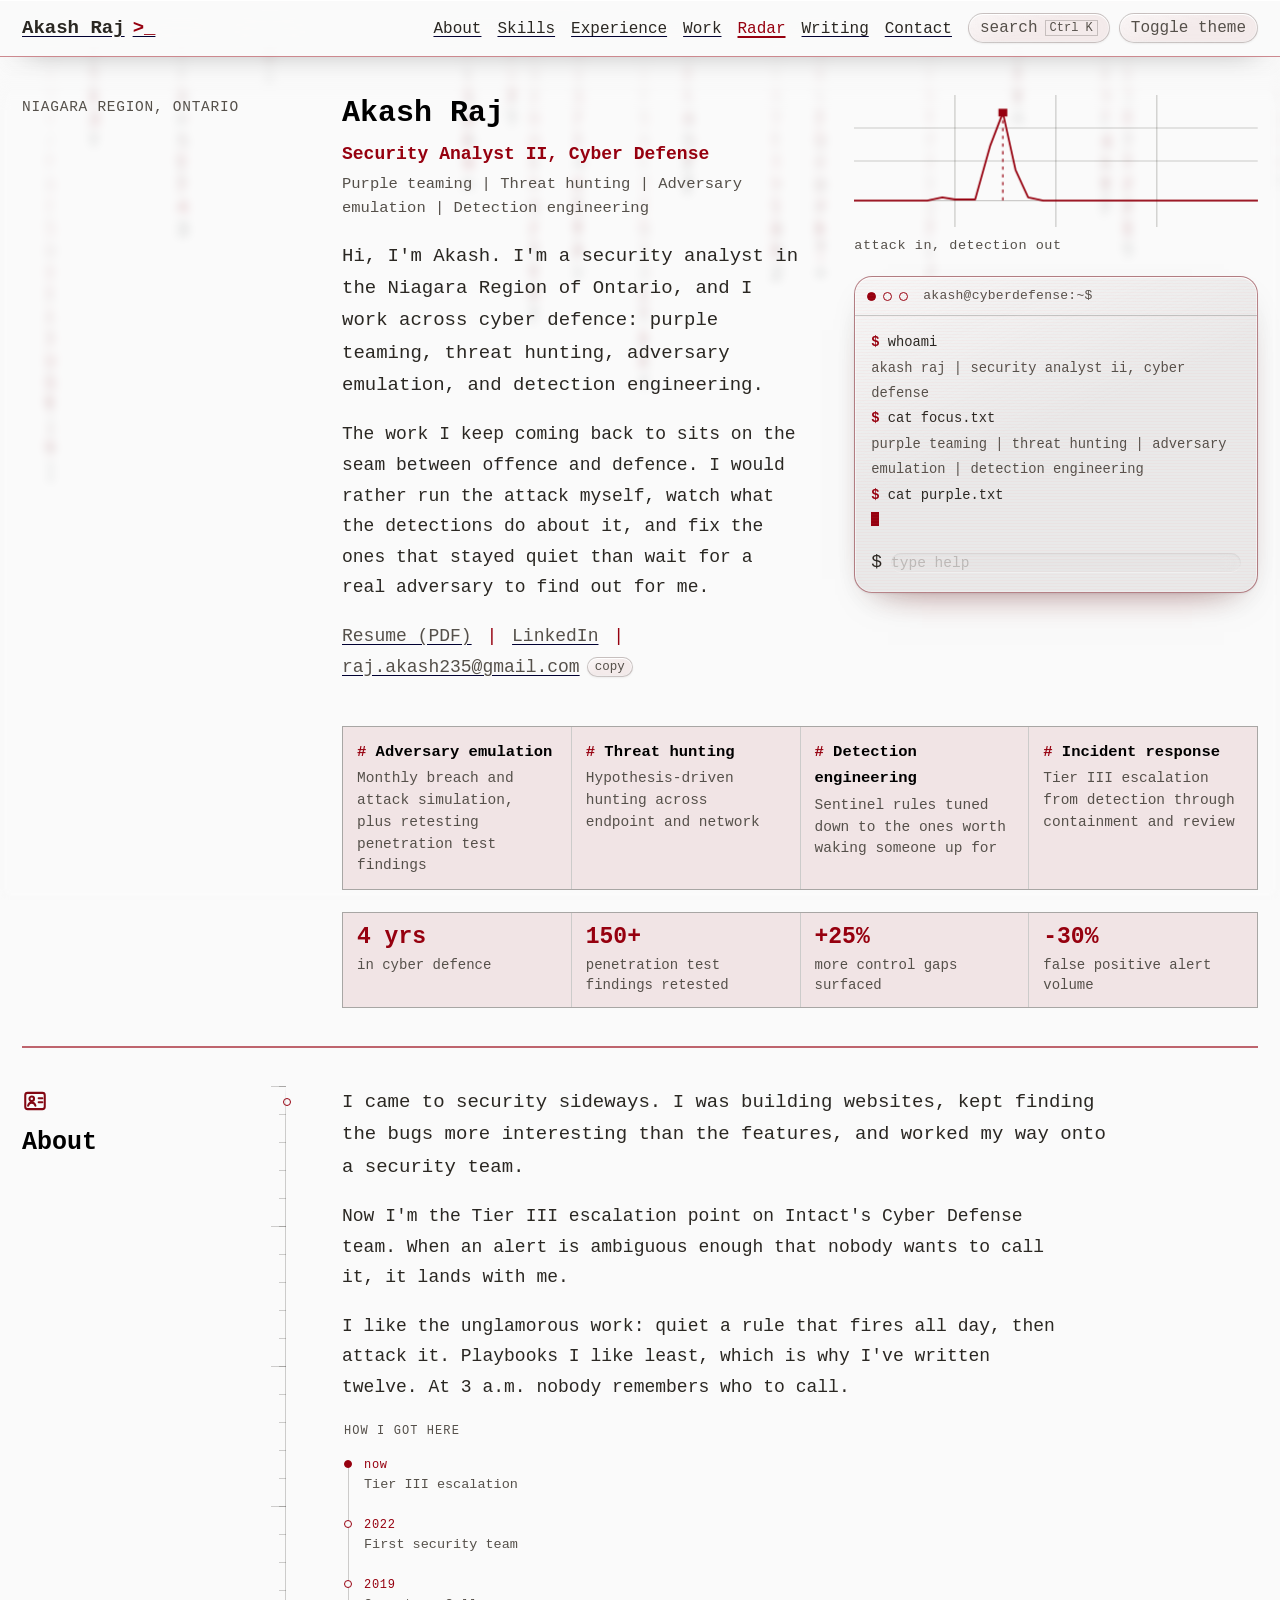
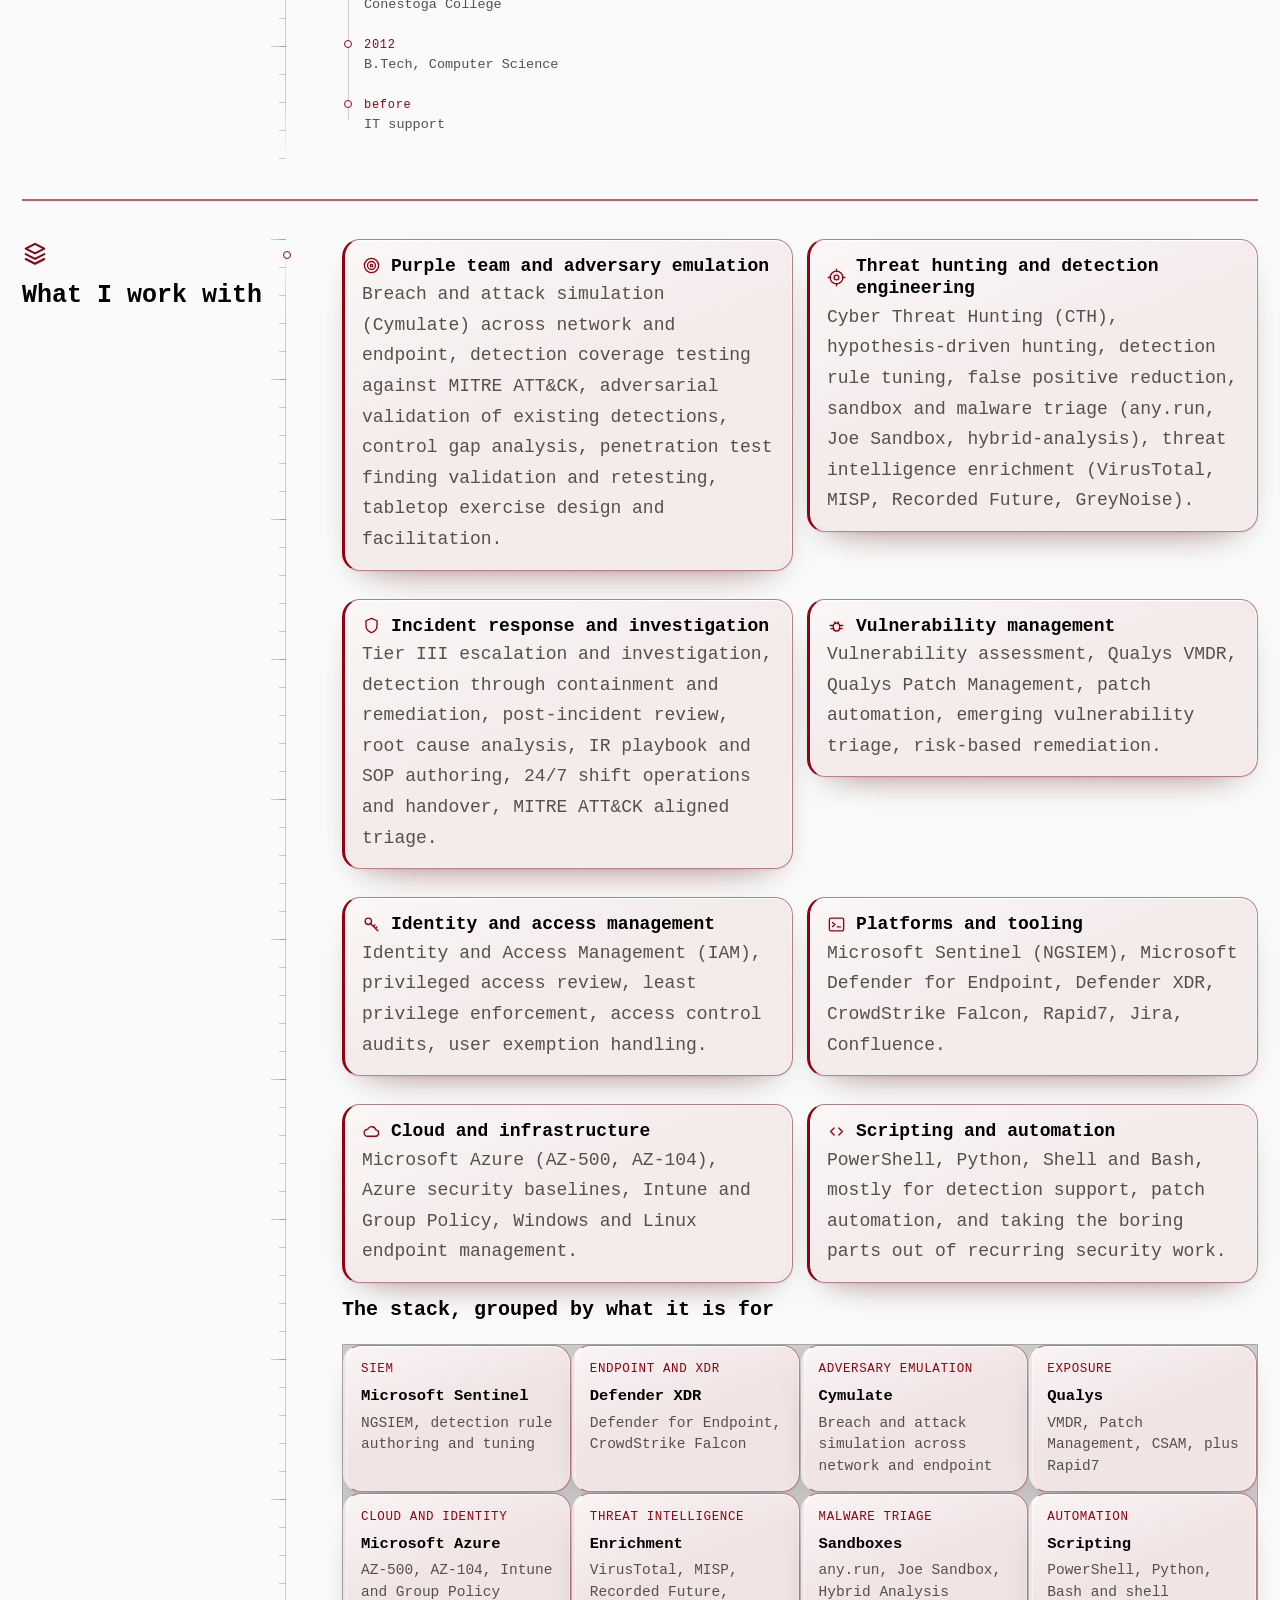
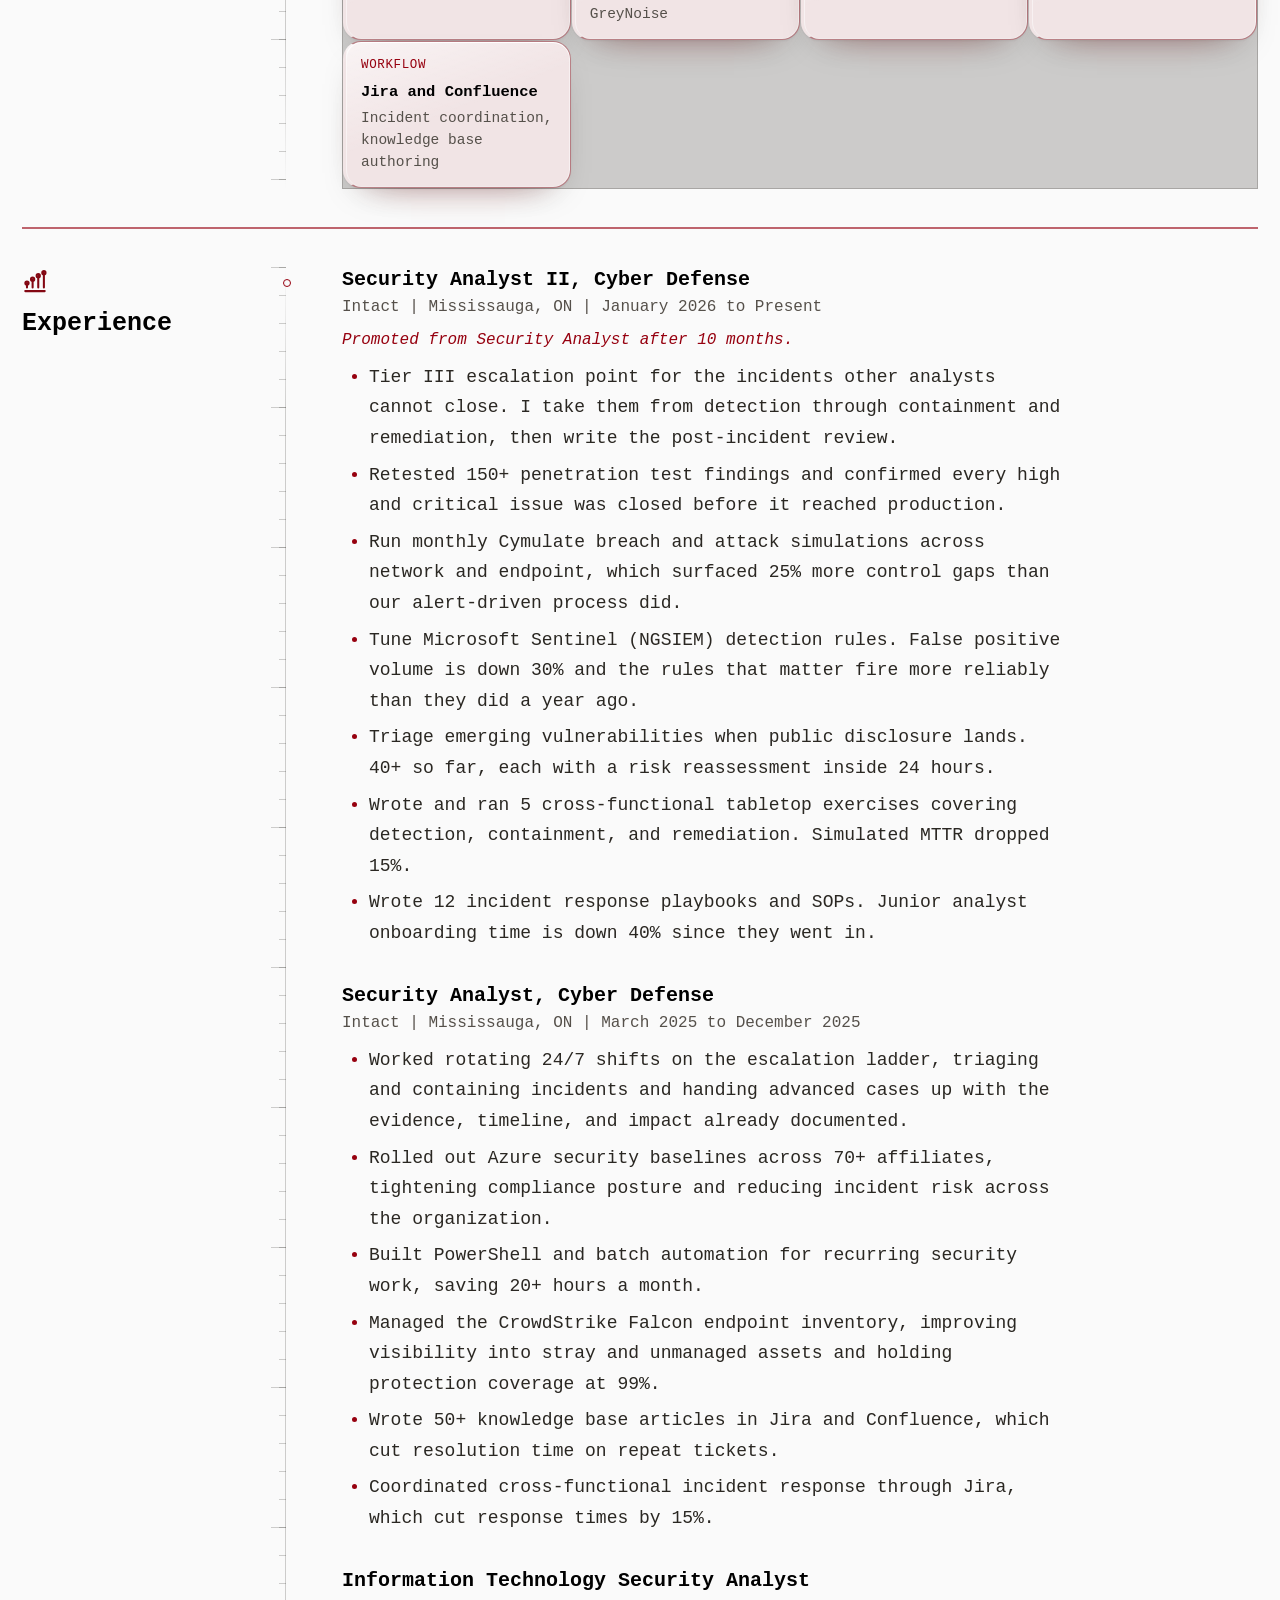
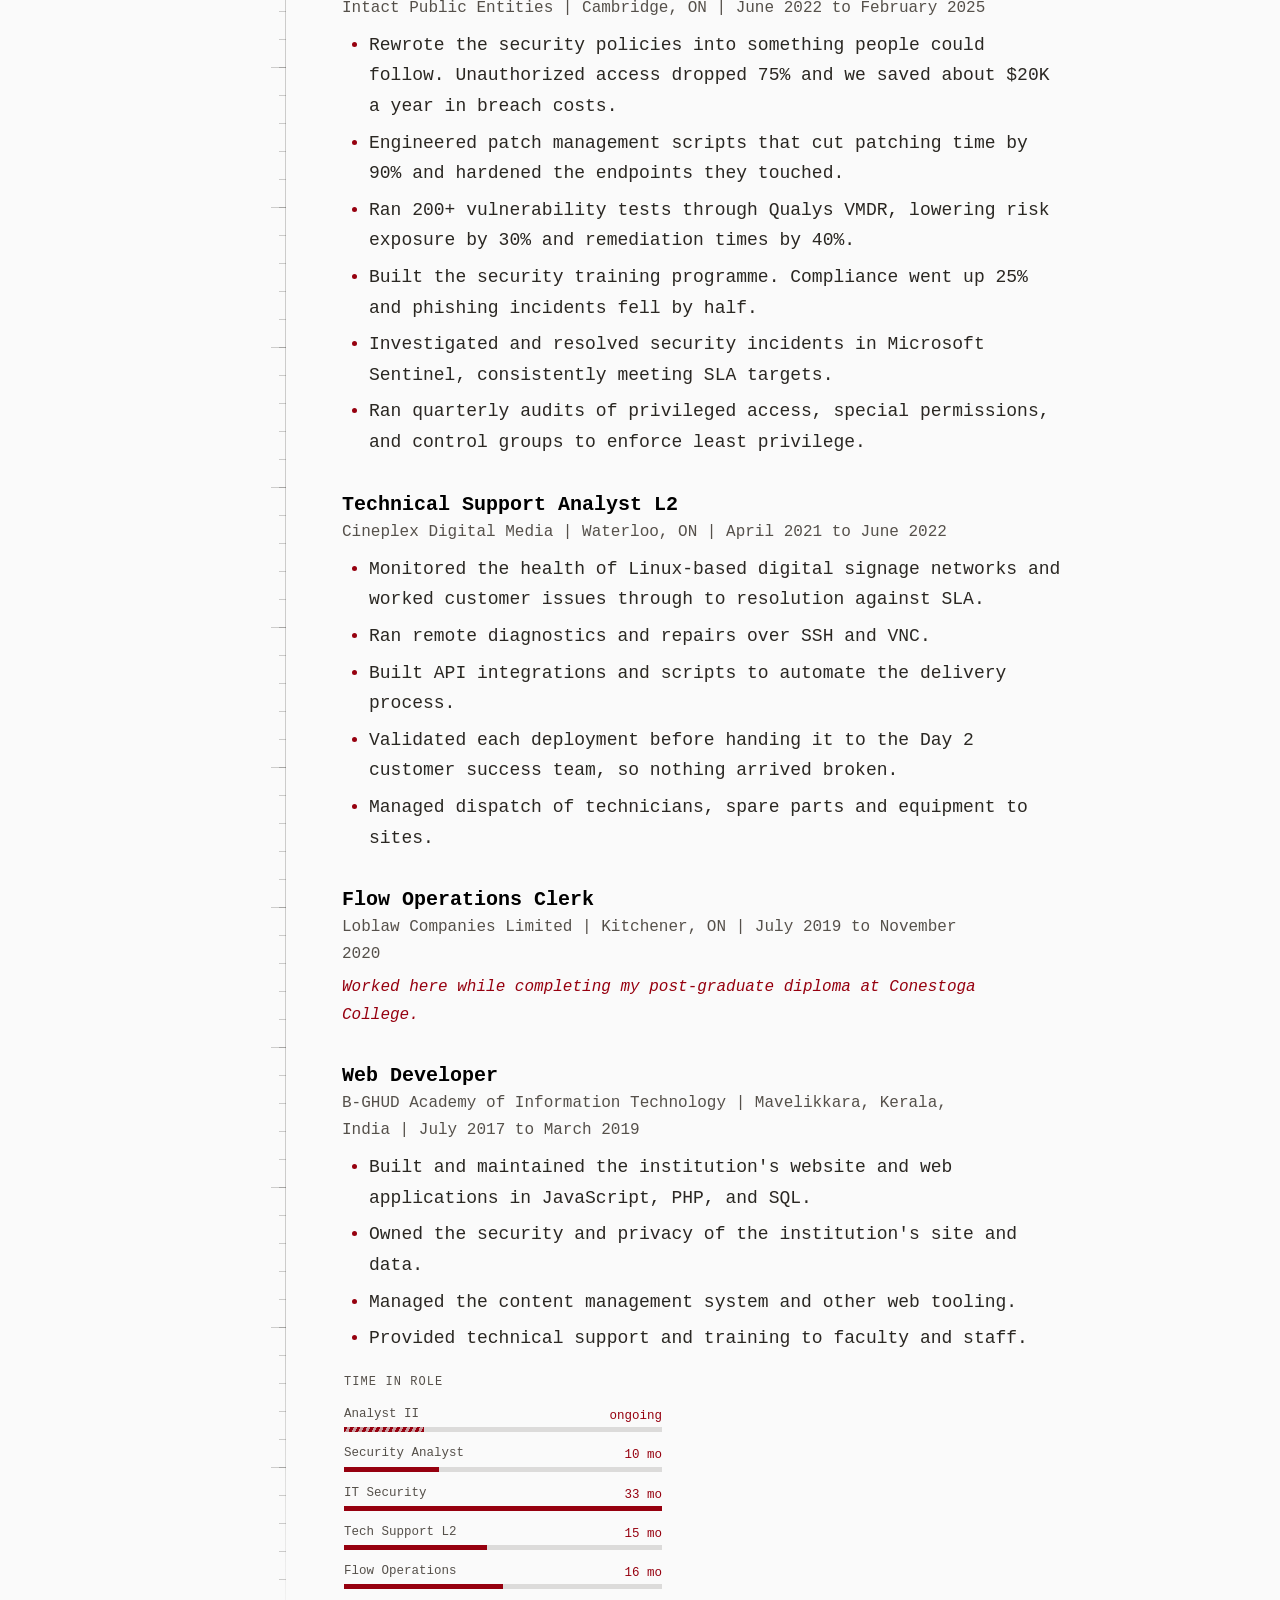
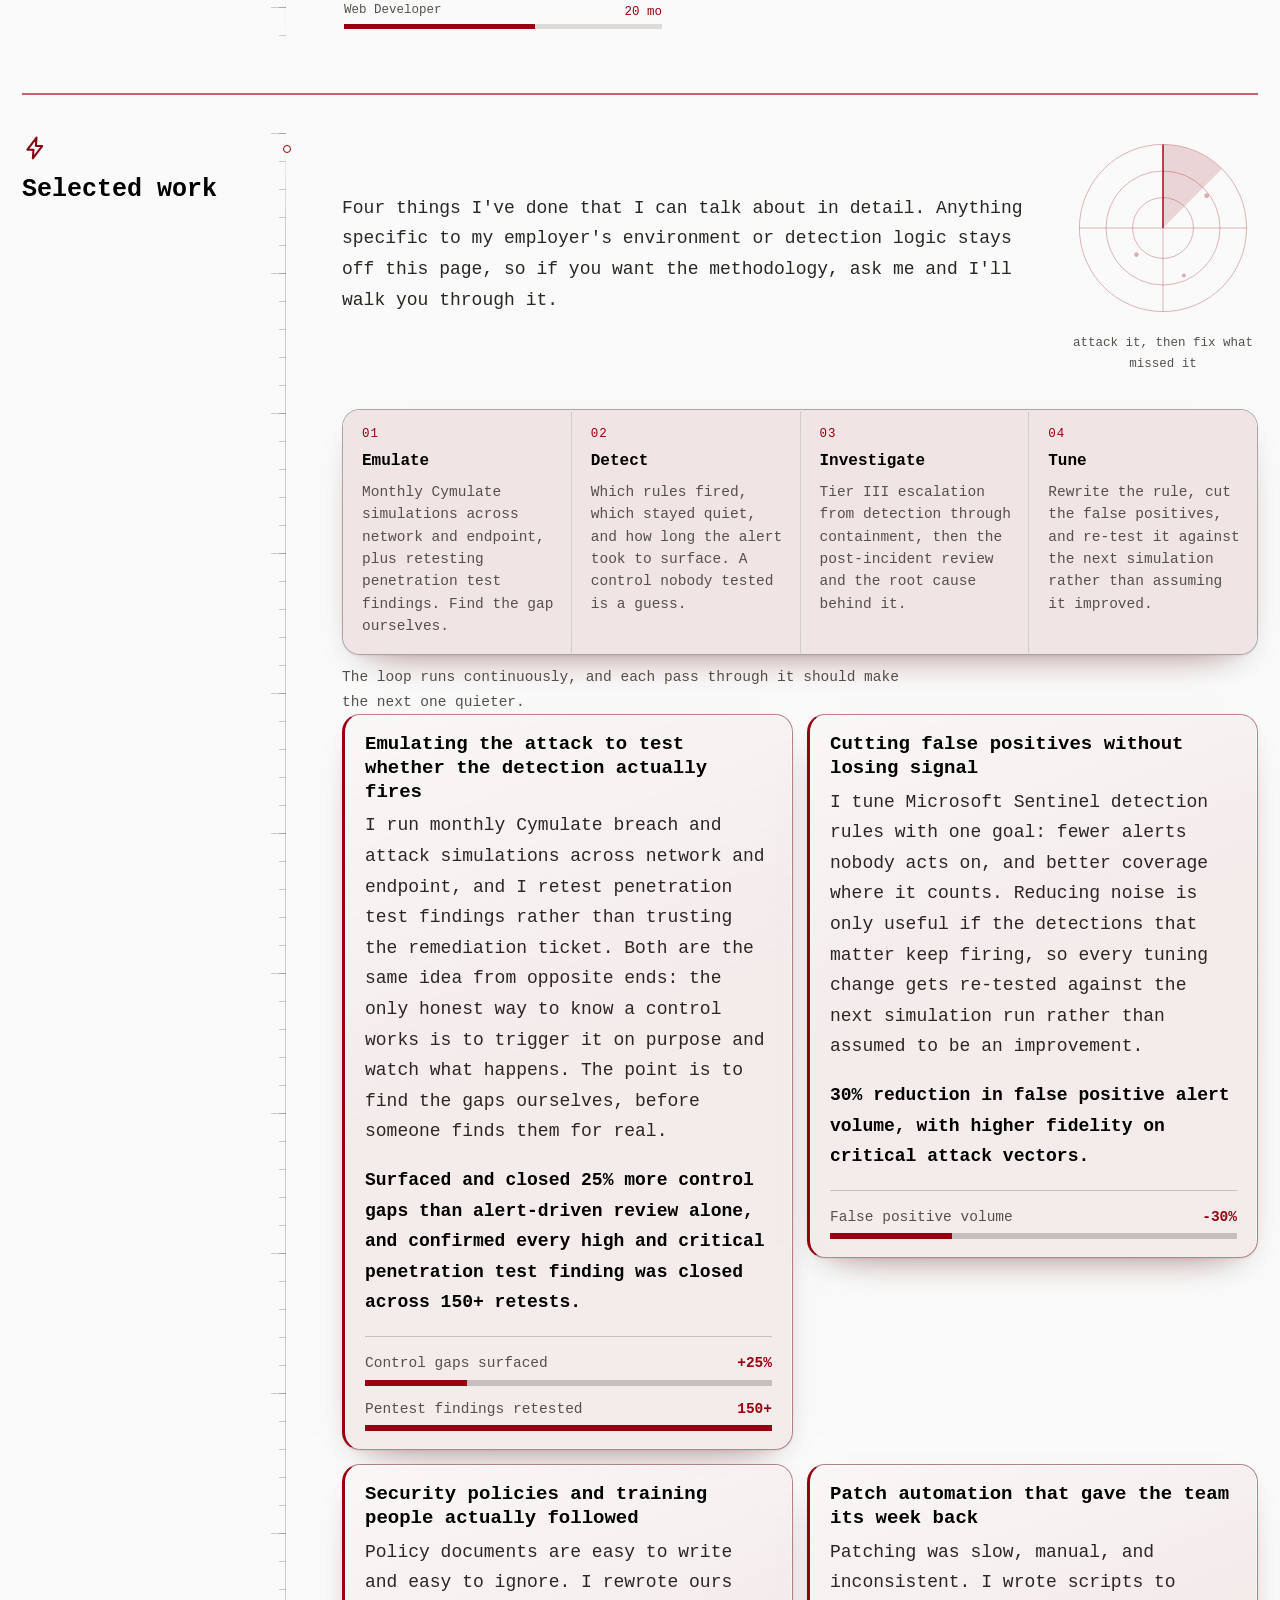
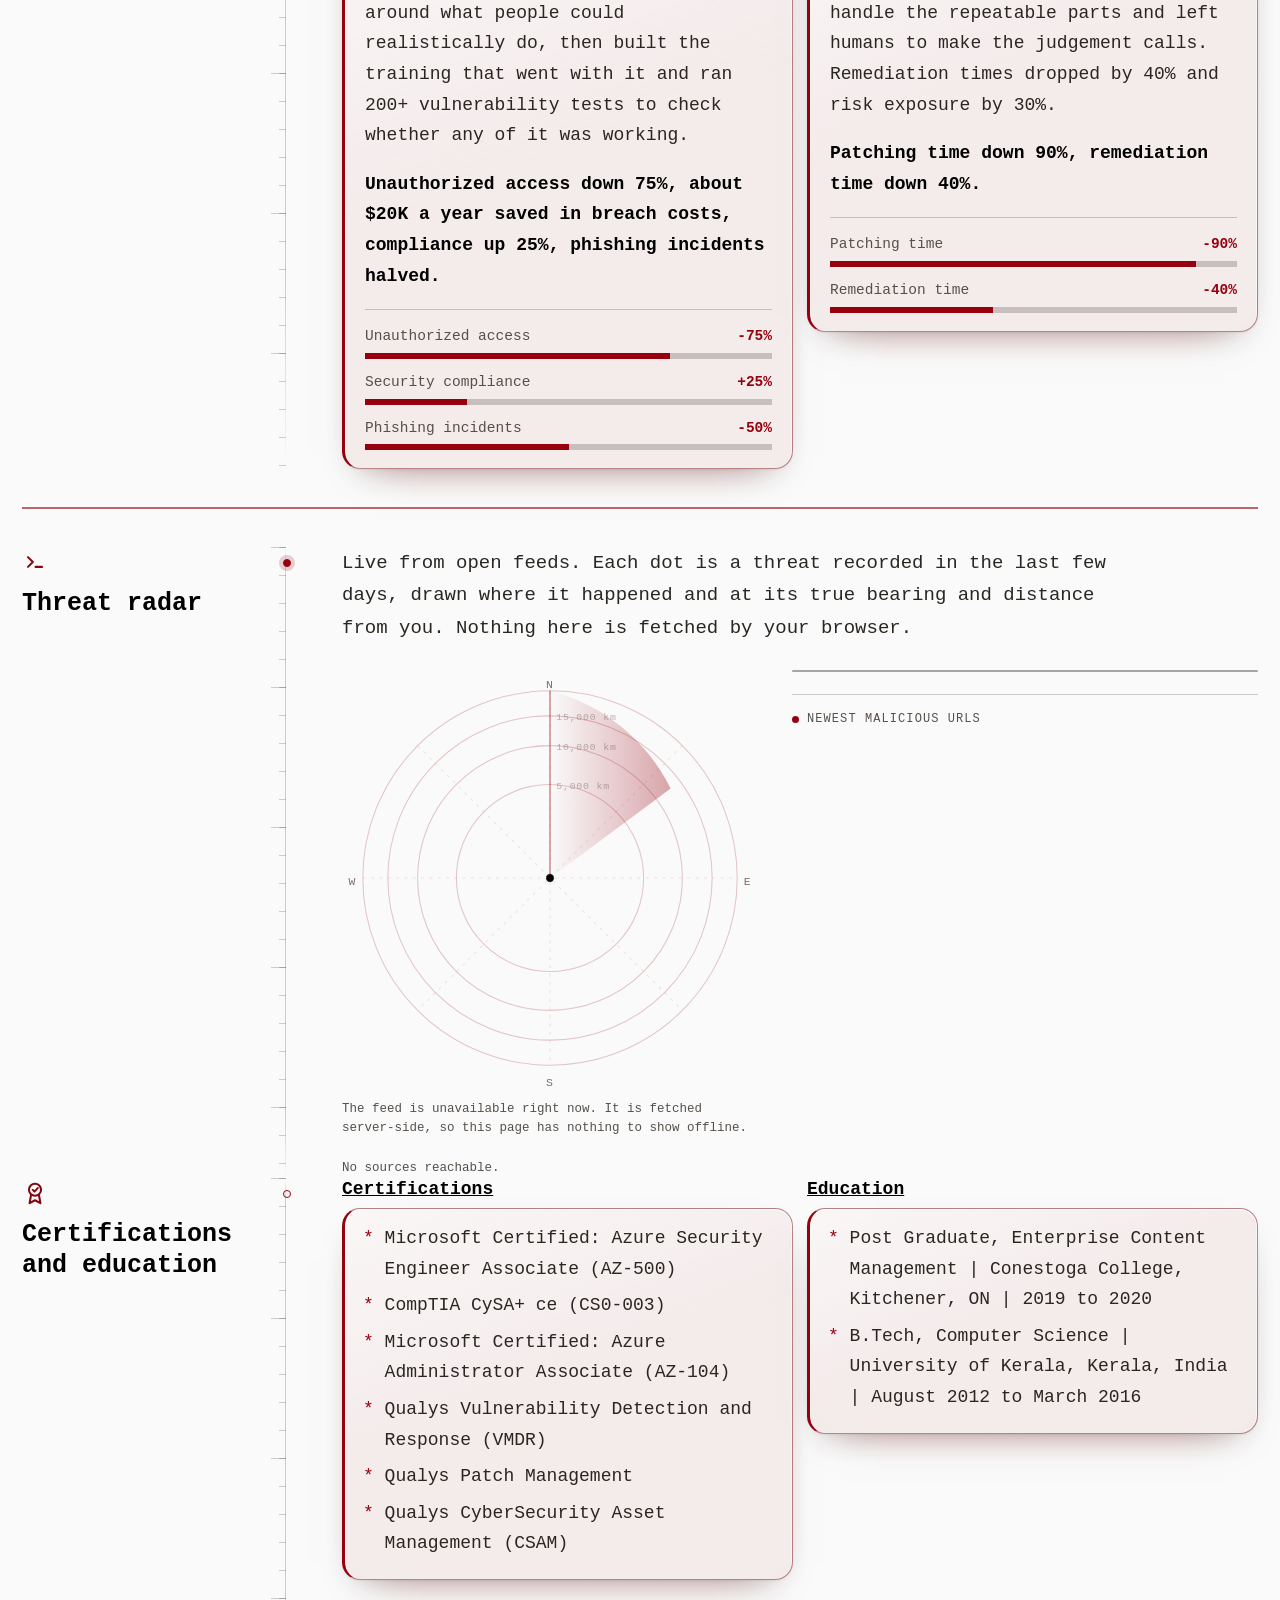
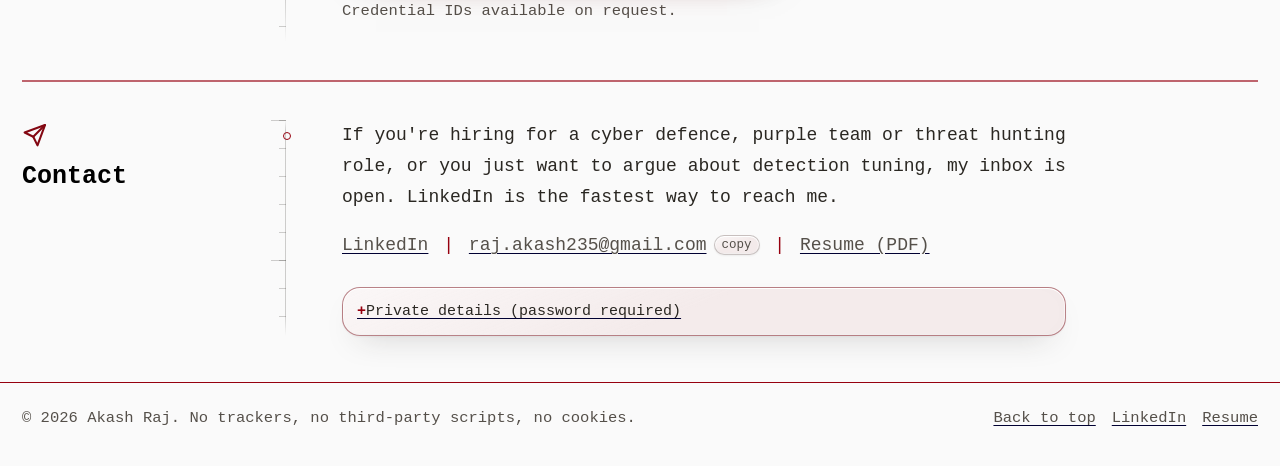
==== index.html @ ed22e160 "Fix the responsive gaps the new sections opened up Measured rather than eyeballed. tools/responsive." ====
<!DOCTYPE html>
<html lang="en-CA">
<head>
<meta charset="utf-8">
<meta name="viewport" content="width=device-width, initial-scale=1, viewport-fit=cover">
<title>Akash Raj | Cyber Defence and Purple Team</title>
<meta name="description" content="Akash Raj is a security analyst in Ontario working across cyber defence: purple teaming, threat hunting, adversary emulation and detection engineering.">
<meta name="author" content="Akash Raj">
<meta name="theme-color" content="#171819" media="(prefers-color-scheme: dark)">
<meta name="theme-color" content="#fafafa" media="(prefers-color-scheme: light)">
<link rel="canonical" href="https://akashraj.ca/">
<link rel="alternate" type="application/rss+xml" title="Akash Raj - Writing" href="/blog/feed.xml">

<!-- Open Graph / social preview. -->
<meta property="og:type" content="profile">
<meta property="og:title" content="Akash Raj | Cyber Defence and Purple Team">
<meta property="og:description" content="Purple teaming, threat hunting, adversary emulation and detection engineering. Sentinel, Defender XDR, CrowdStrike Falcon, Azure.">
<meta property="og:url" content="https://akashraj.ca/">
<meta property="og:locale" content="en_CA">
<meta property="og:image" content="https://akashraj.ca/og.png">
<meta property="og:image:width" content="1200">
<meta property="og:image:height" content="630">
<meta property="og:image:alt" content="Akash Raj - cyber defence and purple team">
<meta property="og:site_name" content="Akash Raj">
<meta name="twitter:card" content="summary_large_image">
<meta name="twitter:title" content="Akash Raj | Cyber Defence and Purple Team">
<meta name="twitter:description" content="Purple teaming, threat hunting, adversary emulation and control validation. Sentinel, Defender XDR, CrowdStrike, Azure.">
<meta name="twitter:image" content="https://akashraj.ca/og.png">

<link rel="icon" href="data:image/svg+xml,%3Csvg xmlns='http://www.w3.org/2000/svg' viewBox='0 0 64 64'%3E%3Crect width='64' height='64' fill='%23171819'/%3E%3Ctext x='32' y='42' font-family='Courier New,monospace' font-size='26' font-weight='bold' fill='%23FA7575' text-anchor='middle'%3EAR%3C/text%3E%3C/svg%3E">
<link rel="stylesheet" href="styles.css?v=22">

<!-- Apply the saved colour theme before first paint so there is no flash. -->
<script>
  (function () {
    /* Marks that scripting is available, before first paint. The scroll-reveal
       styles are scoped to html.js so that a script failure cannot leave the
       page invisible. */
    document.documentElement.className += " js";
    try {
      var saved = localStorage.getItem("theme");
      if (saved === "light" || saved === "dark") {
        document.documentElement.setAttribute("data-theme", saved);
      }
    } catch (e) { /* storage blocked, fall back to system preference */ }
  })();
</script>

<!-- Set to noindex while you are still filling in sections, then remove the comment. -->
<!-- <meta name="robots" content="noindex"> -->

<script type="application/ld+json">
{
  "@context": "https://schema.org",
  "@graph": [
    {
      "@context": "https://schema.org",
      "@type": "Person",
      "name": "Akash Raj",
      "jobTitle": "Security Analyst II, Cyber Defense",
      "url": "https://akashraj.ca/",
      "address": {
        "@type": "PostalAddress",
        "addressRegion": "Ontario",
        "addressCountry": "CA"
      },
      "sameAs": [
        "https://www.linkedin.com/in/akashraj235"
      ],
      "knowsAbout": [
        "Cyber Defence",
        "Purple Team",
        "Adversary Emulation",
        "Breach and Attack Simulation",
        "Detection Engineering",
        "Threat Hunting",
        "Security Control Validation",
        "Incident Response",
        "Vulnerability Assessment",
        "Identity and Access Management",
        "Microsoft Sentinel",
        "Microsoft Defender XDR",
        "CrowdStrike Falcon",
        "Microsoft Azure Security",
        "MITRE ATT&CK",
        "Malware Triage"
      ],
      "alumniOf": [
        {
          "@type": "CollegeOrUniversity",
          "name": "Conestoga College"
        },
        {
          "@type": "CollegeOrUniversity",
          "name": "University of Kerala"
        }
      ],
      "hasCredential": [
        {
          "@type": "EducationalOccupationalCredential",
          "name": "Microsoft Certified: Azure Security Engineer Associate (AZ-500)"
        },
        {
          "@type": "EducationalOccupationalCredential",
          "name": "CompTIA CySA+ (CS0-003)"
        },
        {
          "@type": "EducationalOccupationalCredential",
          "name": "Microsoft Certified: Azure Administrator Associate (AZ-104)"
        }
      ],
      "@id": "https://akashraj.ca/#person"
    },
    {
      "@type": "WebSite",
      "@id": "https://akashraj.ca/#website",
      "url": "https://akashraj.ca/",
      "name": "Akash Raj",
      "inLanguage": "en-CA",
      "publisher": {
        "@id": "https://akashraj.ca/#person"
      }
    },
    {
      "@type": "ProfilePage",
      "@id": "https://akashraj.ca/#page",
      "url": "https://akashraj.ca/",
      "name": "Akash Raj - Cyber defence and purple team",
      "isPartOf": {
        "@id": "https://akashraj.ca/#website"
      },
      "about": {
        "@id": "https://akashraj.ca/#person"
      },
      "mainEntity": {
        "@id": "https://akashraj.ca/#person"
      },
      "breadcrumb": {
        "@id": "https://akashraj.ca/#breadcrumb"
      }
    },
    {
      "@type": "BreadcrumbList",
      "@id": "https://akashraj.ca/#breadcrumb",
      "itemListElement": [
        {
          "@type": "ListItem",
          "position": 1,
          "name": "Home"
        }
      ]
    }
  ]
}
</script>
</head>
<body class="rain-quiet">
<canvas id="matrixRain" aria-hidden="true"></canvas>
<a class="skip-link" href="#main">Skip to content</a>

<header class="site-header">
  <div class="wrap header-inner">
    <a class="brand" href="#top">Akash Raj</a>

    <button class="nav-toggle" id="navToggle" aria-expanded="false" aria-controls="siteNav" aria-label="Open navigation">menu</button>

    <nav class="site-nav" id="siteNav" aria-label="Main">
      <ul>
        <li><a href="#about">About</a></li>
        <li><a href="#skills">Skills</a></li>
        <li><a href="#experience">Experience</a></li>
        <li><a href="#work">Work</a></li>
        <li><a href="#radar">Radar</a></li>
        <li><a href="blog/">Writing</a></li>
        <li><a href="/contact">Contact</a></li>
      </ul>
      <button class="theme-toggle" id="themeToggle" type="button" aria-label="Switch to light theme">Toggle theme</button>
    </nav>
  </div>
</header>

<main id="main">
  <div class="wrap pad-lead">

    <!-- ================= HERO ================= -->
    <section id="top" class="hero">
      <p class="hero-eyebrow">Niagara Region, Ontario</p>

      <div class="hero-body">
      <div class="hero-grid">
        <div class="hero-lead">
          <h1>Akash Raj</h1>
          <p class="role">Security Analyst II, Cyber Defense
            <span class="role-focus">Purple teaming | Threat hunting | Adversary emulation | Detection engineering</span>
          </p>

          <p class="lede">
            Hi, I'm Akash. I'm a security analyst in the Niagara Region of Ontario, and I work across cyber defence:
            purple teaming, threat hunting, adversary emulation, and detection engineering.
          </p>
          <p>
            The work I keep coming back to sits on the seam between offence and defence. I would rather run the attack
            myself, watch what the detections do about it, and fix the ones that stayed quiet than wait for a real
            adversary to find out for me.
          </p>

          <p class="contact-line">
            <a href="resume/Akash_Raj_Resume.pdf?v=22" download>Resume (PDF)</a>
            <span class="sep">|</span>
            <a href="https://www.linkedin.com/in/akashraj235" target="_blank" rel="noopener me">LinkedIn</a>
            <span class="sep">|</span>
            <a id="emailLink" href="#contact" data-user="raj.akash235" data-domain="gmail.com" rel="nofollow"><span class="email-label">Email me</span></a>
          </p>
        </div>

        <div class="hero-aside">
          <!-- A motif, not a measurement: the shape of an emulated attack landing
               and a detection answering it. Decorative, so it is hidden from
               assistive tech and carries no numbers. -->
          <figure class="trace-figure">
            <svg class="trace reveal" viewBox="0 0 320 120" aria-hidden="true" focusable="false" preserveAspectRatio="none">
              <g class="trace-grid">
                <line x1="0" y1="30" x2="320" y2="30"/>
                <line x1="0" y1="60" x2="320" y2="60"/>
                <line x1="0" y1="96" x2="320" y2="96"/>
                <line x1="80" y1="0" x2="80" y2="120"/>
                <line x1="160" y1="0" x2="160" y2="120"/>
                <line x1="240" y1="0" x2="240" y2="120"/>
              </g>
              <line class="trace-drop" x1="118" y1="16" x2="118" y2="96"/>
              <path class="trace-line" d="M0 96 L58 96 L70 93 L80 95 L96 95 L108 46 L118 16 L128 68 L138 93 L150 96 L320 96"/>
              <!-- A square, not a circle: the figure stretches with
                   preserveAspectRatio="none", so a circle renders as a squashed
                   ellipse at every width but one. A square survives the
                   stretch with roughly equal sides. -->
              <rect class="trace-marker" x="114.5" y="12.5" width="7" height="7"/>
            </svg>
            <figcaption class="trace-caption">attack in, detection out</figcaption>
          </figure>

          <!-- Terminal window. main.js types the text out one character at a time.
               The full text is already in the markup, so with JavaScript off it
               simply renders complete. Markup inside <pre> is deliberately flush
               left: leading whitespace would be typed out too. -->
          <figure class="terminal">
            <div class="terminal-bar" aria-hidden="true">
              <span class="dot"></span><span class="dot"></span><span class="dot"></span>
              <span class="terminal-title">akash@cyberdefense:~$</span>
            </div>
            <pre class="terminal-body" id="termBody"><code><span class="prompt">$</span> <span class="cmd">whoami</span>
<span class="out">akash raj | security analyst ii, cyber defense</span>
<span class="prompt">$</span> <span class="cmd">cat focus.txt</span>
<span class="out">purple teaming | threat hunting | adversary emulation | detection engineering</span>
<span class="prompt">$</span> <span class="cmd">cat purple.txt</span>
<span class="out">emulate the attack, measure the detection, close the gap</span>
<span class="prompt">$</span> <span class="cmd">ls ~/stack</span>
<span class="out">sentinel  defender-xdr  crowdstrike-falcon  azure  cymulate</span>
<span class="prompt">$</span> <span class="cursor"></span></code></pre>
          </figure>

          <!-- What the edge can already see about this request. Not a
               geolocation API: Cloudflare terminates the connection, so it
               knows all of this without anyone being asked. -->
          <figure class="conn" id="connPanel" hidden>
            <div class="conn-bar">
              <span class="conn-dot"></span>
              <span class="conn-title">your connection</span>
            </div>
            <dl class="conn-rows" id="connRows"></dl>
            <p class="conn-note" id="connNote">
              Read from the edge on this request. Not logged, not stored, not shared.
            </p>
          </figure>
        </div>
      </div>

      <!-- The four things this page is actually about, one line each, so a
           reader who stops here still knows what they are looking at. -->
      <ul class="pillars">
        <li>
          <span class="pillar-name">Adversary emulation</span>
          <span class="pillar-desc">Monthly breach and attack simulation, plus retesting penetration test findings</span>
        </li>
        <li>
          <span class="pillar-name">Threat hunting</span>
          <span class="pillar-desc">Hypothesis-driven hunting across endpoint and network</span>
        </li>
        <li>
          <span class="pillar-name">Detection engineering</span>
          <span class="pillar-desc">Sentinel rules tuned down to the ones worth waking someone up for</span>
        </li>
        <li>
          <span class="pillar-name">Incident response</span>
          <span class="pillar-desc">Tier III escalation from detection through containment and review</span>
        </li>
      </ul>

      <!-- Proof points, all of them evidenced further down this page. -->
      <dl class="stats">
        <div class="stat"><dt data-count="4" data-suffix=" yrs">4 yrs</dt><dd>in cyber defence</dd></div>
        <div class="stat"><dt data-count="150" data-suffix="+">150+</dt><dd>penetration test findings retested</dd></div>
        <div class="stat"><dt data-count="25" data-prefix="+" data-suffix="%">+25%</dt><dd>more control gaps surfaced</dd></div>
        <div class="stat"><dt data-count="30" data-prefix="-" data-suffix="%">-30%</dt><dd>false positive alert volume</dd></div>
      </dl>
      </div>
    </section>

    <hr>

    <!-- ================= ABOUT ================= -->
    <section id="about" class="section">
      <h2>About</h2>

      <div class="section-body split">
        <div class="split-main">

          <p class="lede">
            I came to security sideways. I was building websites, kept finding the bugs more interesting than the
            features, and worked my way onto a security team.
          </p>

          <!-- One idea per paragraph, and nothing that Experience or Selected
               work already says with more context. -->
          <p>
            Now I'm the Tier III escalation point on Intact's Cyber Defense team. When an alert is ambiguous
            enough that nobody wants to call it, it lands with me.
          </p>

          <p>
            I like the unglamorous work: quiet a rule that fires all day, then attack it. Playbooks I like least,
            which is why I've written twelve. At 3 a.m. nobody remembers who to call.
          </p>
        </div>

        <!-- The career the prose above describes, as an axis. All five points
             are stated in the paragraphs beside it; nothing here is new. -->
        <figure class="career">
          <figcaption class="career-title">How I got here</figcaption>
          <ol class="career-list">
            <li>
              <span class="career-when">now</span>
              <span class="career-what">Tier III escalation</span>
            </li>
            <li>
              <span class="career-when">2022</span>
              <span class="career-what">First security team</span>
            </li>
            <li>
              <span class="career-when">2019</span>
              <span class="career-what">Conestoga College</span>
            </li>
            <li>
              <span class="career-when">2012</span>
              <span class="career-what">B.Tech, Computer Science</span>
            </li>
            <li>
              <span class="career-when">before</span>
              <span class="career-what">IT support</span>
            </li>
          </ol>
        </figure>

      </div>
    </section>

    <hr>

    <!-- ================= SKILLS ================= -->
    <section id="skills" class="section">
      <h2>What I work with</h2>

      <div class="section-body">

      <div class="grid-2">
<div class="skillset">
        <h3><svg class="ico" viewBox="0 0 24 24" aria-hidden="true"><circle cx="12" cy="12" r="9"/><circle cx="12" cy="12" r="5"/><circle cx="12" cy="12" r="1.5"/></svg>Purple team and adversary emulation</h3>
        <p>Breach and attack simulation (Cymulate) across network and endpoint, detection coverage testing against
          MITRE ATT&amp;CK, adversarial validation of existing detections, control gap analysis, penetration test
          finding validation and retesting, tabletop exercise design and facilitation.</p>
      </div>

      <div class="skillset">
        <h3><svg class="ico" viewBox="0 0 24 24" aria-hidden="true"><circle cx="12" cy="12" r="8"/><circle cx="12" cy="12" r="3"/><path d="M12 1.5v3M12 19.5v3M1.5 12h3M19.5 12h3"/></svg>Threat hunting and detection engineering</h3>
        <p>Cyber Threat Hunting (CTH), hypothesis-driven hunting, detection rule tuning, false positive reduction,
          sandbox and malware triage (any.run, Joe Sandbox, hybrid-analysis), threat intelligence enrichment
          (VirusTotal, MISP, Recorded Future, GreyNoise).</p>
      </div>

      <div class="skillset">
        <h3><svg class="ico" viewBox="0 0 24 24" aria-hidden="true"><path d="M12 3l7 3v6c0 4.2-2.9 7.7-7 9-4.1-1.3-7-4.8-7-9V6z"/></svg>Incident response and investigation</h3>
        <p>Tier III escalation and investigation, detection through containment and remediation, post-incident
          review, root cause analysis, IR playbook and SOP authoring, 24/7 shift operations and handover,
          MITRE ATT&amp;CK aligned triage.</p>
      </div>

      <div class="skillset">
        <h3><svg class="ico" viewBox="0 0 24 24" aria-hidden="true"><rect x="8" y="9" width="8" height="10" rx="4"/><path d="M8 12H4M20 12h-4M8.5 16H5M19 16h-3.5M9.5 7.5L11 9.5M14.5 7.5L13 9.5"/></svg>Vulnerability management</h3>
        <p>Vulnerability assessment, Qualys VMDR, Qualys Patch Management, patch automation, emerging vulnerability
          triage, risk-based remediation.</p>
      </div>

      <div class="skillset">
        <h3><svg class="ico" viewBox="0 0 24 24" aria-hidden="true"><circle cx="8" cy="8" r="4"/><path d="M11 11l9 9M17 17l2-2M14.5 14.5l2-2"/></svg>Identity and access management</h3>
        <p>Identity and Access Management (IAM), privileged access review, least privilege enforcement, access
          control audits, user exemption handling.</p>
      </div>

      <div class="skillset">
        <h3><svg class="ico" viewBox="0 0 24 24" aria-hidden="true"><rect x="3" y="4" width="18" height="16" rx="2"/><path d="M7 9.5l3 2.5-3 2.5M13 15h4"/></svg>Platforms and tooling</h3>
        <p>Microsoft Sentinel (NGSIEM), Microsoft Defender for Endpoint, Defender XDR, CrowdStrike Falcon, Rapid7,
          Jira, Confluence.</p>
      </div>

      <div class="skillset">
        <h3><svg class="ico" viewBox="0 0 24 24" aria-hidden="true"><path d="M7 18h10a4 4 0 0 0 .5-7.97A5.5 5.5 0 0 0 7.2 9.1 3.9 3.9 0 0 0 7 18z"/></svg>Cloud and infrastructure</h3>
        <p>Microsoft Azure (AZ-500, AZ-104), Azure security baselines, Intune and Group Policy, Windows and Linux
          endpoint management.</p>
      </div>

      <div class="skillset">
        <h3><svg class="ico" viewBox="0 0 24 24" aria-hidden="true"><path d="M9 7.5L4.5 12 9 16.5M15 7.5L19.5 12 15 16.5"/></svg>Scripting and automation</h3>
        <p>PowerShell, Python, Shell and Bash, mostly for detection support, patch automation, and taking the
          boring parts out of recurring security work.</p>
      </div>
      </div>

      

      <h3 class="reveal">The stack, grouped by what it is for</h3>
      <ul class="stack-grid reveal">
        <li>
          <span class="stack-cat">SIEM</span>
          <span class="stack-name">Microsoft Sentinel</span>
          <span class="stack-tools">NGSIEM, detection rule authoring and tuning</span>
        </li>
        <li>
          <span class="stack-cat">Endpoint and XDR</span>
          <span class="stack-name">Defender XDR</span>
          <span class="stack-tools">Defender for Endpoint, CrowdStrike Falcon</span>
        </li>
        <li>
          <span class="stack-cat">Adversary emulation</span>
          <span class="stack-name">Cymulate</span>
          <span class="stack-tools">Breach and attack simulation across network and endpoint</span>
        </li>
        <li>
          <span class="stack-cat">Exposure</span>
          <span class="stack-name">Qualys</span>
          <span class="stack-tools">VMDR, Patch Management, CSAM, plus Rapid7</span>
        </li>
        <li>
          <span class="stack-cat">Cloud and identity</span>
          <span class="stack-name">Microsoft Azure</span>
          <span class="stack-tools">AZ-500, AZ-104, Intune and Group Policy</span>
        </li>
        <li>
          <span class="stack-cat">Threat intelligence</span>
          <span class="stack-name">Enrichment</span>
          <span class="stack-tools">VirusTotal, MISP, Recorded Future, GreyNoise</span>
        </li>
        <li>
          <span class="stack-cat">Malware triage</span>
          <span class="stack-name">Sandboxes</span>
          <span class="stack-tools">any.run, Joe Sandbox, Hybrid Analysis</span>
        </li>
        <li>
          <span class="stack-cat">Automation</span>
          <span class="stack-name">Scripting</span>
          <span class="stack-tools">PowerShell, Python, Bash and shell</span>
        </li>
        <li>
          <span class="stack-cat">Workflow</span>
          <span class="stack-name">Jira and Confluence</span>
          <span class="stack-tools">Incident coordination, knowledge base authoring</span>
        </li>
      </ul>
      </div>
    </section>

    <hr>

    <!-- ================= EXPERIENCE ================= -->
    <section id="experience" class="section">
      <h2>Experience</h2>

      <div class="section-body split">
        <div class="split-main">
      <div class="entry">
        <h3>Security Analyst II, Cyber Defense</h3>
        <p class="meta">Intact | Mississauga, ON | January 2026 to Present</p>
        <p class="note">Promoted from Security Analyst after 10 months.</p>
        <ul>
          <li>Tier III escalation point for the incidents other analysts cannot close. I take them from detection through containment and remediation, then write the post-incident review.</li>
          <li>Retested 150+ penetration test findings and confirmed every high and critical issue was closed before it reached production.</li>
          <li>Run monthly Cymulate breach and attack simulations across network and endpoint, which surfaced 25% more control gaps than our alert-driven process did.</li>
          <li>Tune Microsoft Sentinel (NGSIEM) detection rules. False positive volume is down 30% and the rules that matter fire more reliably than they did a year ago.</li>
          <li>Triage emerging vulnerabilities when public disclosure lands. 40+ so far, each with a risk reassessment inside 24 hours.</li>
          <li>Wrote and ran 5 cross-functional tabletop exercises covering detection, containment, and remediation. Simulated MTTR dropped 15%.</li>
          <li>Wrote 12 incident response playbooks and SOPs. Junior analyst onboarding time is down 40% since they went in.</li>
        </ul>
      </div>

      <div class="entry">
        <h3>Security Analyst, Cyber Defense</h3>
        <p class="meta">Intact | Mississauga, ON | March 2025 to December 2025</p>
        <ul>
          <li>Worked rotating 24/7 shifts on the escalation ladder, triaging and containing incidents and handing advanced cases up with the evidence, timeline, and impact already documented.</li>
          <li>Rolled out Azure security baselines across 70+ affiliates, tightening compliance posture and reducing incident risk across the organization.</li>
          <li>Built PowerShell and batch automation for recurring security work, saving 20+ hours a month.</li>
          <li>Managed the CrowdStrike Falcon endpoint inventory, improving visibility into stray and unmanaged assets and holding protection coverage at 99%.</li>
          <li>Wrote 50+ knowledge base articles in Jira and Confluence, which cut resolution time on repeat tickets.</li>
          <li>Coordinated cross-functional incident response through Jira, which cut response times by 15%.</li>
        </ul>
      </div>

      <div class="entry">
        <h3>Information Technology Security Analyst</h3>
        <p class="meta">Intact Public Entities | Cambridge, ON | June 2022 to February 2025</p>
        <ul>
          <li>Rewrote the security policies into something people could follow. Unauthorized access dropped 75% and we saved about $20K a year in breach costs.</li>
          <li>Engineered patch management scripts that cut patching time by 90% and hardened the endpoints they touched.</li>
          <li>Ran 200+ vulnerability tests through Qualys VMDR, lowering risk exposure by 30% and remediation times by 40%.</li>
          <li>Built the security training programme. Compliance went up 25% and phishing incidents fell by half.</li>
          <li>Investigated and resolved security incidents in Microsoft Sentinel, consistently meeting SLA targets.</li>
          <li>Ran quarterly audits of privileged access, special permissions, and control groups to enforce least privilege.</li>
        </ul>
      </div>

      <div class="entry">
        <h3>Technical Support Analyst L2</h3>
        <p class="meta">Cineplex Digital Media | Waterloo, ON | April 2021 to June 2022</p>
        <ul>
          <li>Monitored the health of Linux-based digital signage networks and worked customer issues through to resolution against SLA.</li>
          <li>Ran remote diagnostics and repairs over SSH and VNC.</li>
          <li>Built API integrations and scripts to automate the delivery process.</li>
          <li>Validated each deployment before handing it to the Day 2 customer success team, so nothing arrived broken.</li>
          <li>Managed dispatch of technicians, spare parts and equipment to sites.</li>
        </ul>
      </div>

      <div class="entry">
        <h3>Flow Operations Clerk</h3>
        <p class="meta">Loblaw Companies Limited | Kitchener, ON | July 2019 to November 2020</p>
        <p class="note">Worked here while completing my post-graduate diploma at Conestoga College.</p>
      </div>

      <div class="entry">
        <h3>Web Developer</h3>
        <p class="meta">B-GHUD Academy of Information Technology | Mavelikkara, Kerala, India | July 2017 to March 2019</p>
        <ul>
          <li>Built and maintained the institution's website and web applications in JavaScript, PHP, and SQL.</li>
          <li>Owned the security and privacy of the institution's site and data.</li>
          <li>Managed the content management system and other web tooling.</li>
          <li>Provided technical support and training to faculty and staff.</li>
        </ul>
      </div>
        </div>

        <!-- Every bar is the date range in the entry beside it, drawn to scale.
             Length of service is the one thing those meta lines do not convey. -->
        <figure class="tenure reveal">
          <figcaption class="tenure-title">Time in role</figcaption>
          <ul class="tenure-list">
            <li><span class="tenure-role">Analyst II</span><span class="tenure-for">ongoing</span>
                <span class="tenure-bar w25 now"><i></i></span></li>
            <li><span class="tenure-role">Security Analyst</span><span class="tenure-for">10 mo</span>
                <span class="tenure-bar w30"><i></i></span></li>
            <li><span class="tenure-role">IT Security</span><span class="tenure-for">33 mo</span>
                <span class="tenure-bar w100"><i></i></span></li>
            <li><span class="tenure-role">Tech Support L2</span><span class="tenure-for">15 mo</span>
                <span class="tenure-bar w45"><i></i></span></li>
            <li><span class="tenure-role">Flow Operations</span><span class="tenure-for">16 mo</span>
                <span class="tenure-bar w50"><i></i></span></li>
            <li><span class="tenure-role">Web Developer</span><span class="tenure-for">20 mo</span>
                <span class="tenure-bar w60"><i></i></span></li>
          </ul>
        </figure>

      </div>
    </section>

    <hr>

    <!-- ================= WORK ================= -->
    <section id="work" class="section">
      <h2>Selected work</h2>

      <div class="section-body">
      <div class="work-head">
        <p>
          Four things I've done that I can talk about in detail. Anything specific to my employer's environment or
          detection logic stays off this page, so if you want the methodology, ask me and I'll walk you through it.
        </p>
        <figure class="radar-figure">
          <svg class="radar" viewBox="0 0 200 200" role="img" aria-label="Radar sweep with three detections plotted">
            <g class="rings">
              <circle cx="100" cy="100" r="88"/>
              <circle cx="100" cy="100" r="60"/>
              <circle cx="100" cy="100" r="32"/>
              <path d="M100 12v176M12 100h176"/>
            </g>
            <g class="blips">
              <circle cx="146" cy="66" r="2.6"/>
              <circle cx="72" cy="128" r="2.4"/>
              <circle cx="122" cy="150" r="2.2"/>
            </g>
            <g class="sweep">
              <path class="wedge" d="M100 100 L100 12 A88 88 0 0 1 162 38 Z"/>
              <line x1="100" y1="100" x2="100" y2="12"/>
            </g>
          </svg>
          <figcaption class="radar-caption">attack it, then fix what missed it</figcaption>
        </figure>
      </div>

      <!-- The method behind the four entries below. Every step shows its text
           outright: hiding three of them behind a click would lose the content
           for anyone without JavaScript, and an interactive reveal is not worth
           that. Hover and focus do the highlighting instead. -->
      <ol class="loop reveal">
        <li class="loop-step">
          <span class="loop-num">01</span>
          <span class="loop-name">Emulate</span>
          <span class="loop-desc">Monthly Cymulate simulations across network and endpoint, plus retesting penetration test findings. Find the gap ourselves.</span>
        </li>
        <li class="loop-step">
          <span class="loop-num">02</span>
          <span class="loop-name">Detect</span>
          <span class="loop-desc">Which rules fired, which stayed quiet, and how long the alert took to surface. A control nobody tested is a guess.</span>
        </li>
        <li class="loop-step">
          <span class="loop-num">03</span>
          <span class="loop-name">Investigate</span>
          <span class="loop-desc">Tier III escalation from detection through containment, then the post-incident review and the root cause behind it.</span>
        </li>
        <li class="loop-step">
          <span class="loop-num">04</span>
          <span class="loop-name">Tune</span>
          <span class="loop-desc">Rewrite the rule, cut the false positives, and re-test it against the next simulation rather than assuming it improved.</span>
        </li>
      </ol>
      <p class="loop-caption reveal">The loop runs continuously, and each pass through it should make the next one quieter.</p>

      <div class="grid-2 work-grid">
<div class="entry work reveal">
        <h3>Emulating the attack to test whether the detection actually fires</h3>
        <p>
          I run monthly Cymulate breach and attack simulations across network and endpoint, and I retest penetration
          test findings rather than trusting the remediation ticket. Both are the same idea from opposite ends:
          the only honest way to know a control works is to trigger it on purpose and watch what happens. The point
          is to find the gaps ourselves, before someone finds them for real.
        </p>
        <p class="outcome">Surfaced and closed 25% more control gaps than alert-driven review alone, and confirmed every high and critical penetration test finding was closed across 150+ retests.</p>
        <div class="metrics">
          <div class="metric">
            <span class="metric-label">Control gaps surfaced</span>
            <span class="metric-value">+25%</span>
            <span class="metric-track"><span class="metric-fill w25"></span></span>
          </div>
          <div class="metric">
            <span class="metric-label">Pentest findings retested</span>
            <span class="metric-value">150+</span>
            <span class="metric-track"><span class="metric-fill w100"></span></span>
          </div>
        </div>
      </div>

      <div class="entry work reveal">
        <h3>Cutting false positives without losing signal</h3>
        <p>
          I tune Microsoft Sentinel detection rules with one goal: fewer alerts nobody acts on, and better coverage
          where it counts. Reducing noise is only useful if the detections that matter keep firing, so every tuning
          change gets re-tested against the next simulation run rather than assumed to be an improvement.
        </p>
        <p class="outcome">30% reduction in false positive alert volume, with higher fidelity on critical attack vectors.</p>
        <div class="metrics">
          <div class="metric">
            <span class="metric-label">False positive volume</span>
            <span class="metric-value">-30%</span>
            <span class="metric-track"><span class="metric-fill w30"></span></span>
          </div>
        </div>
      </div>

      <div class="entry work reveal">
        <h3>Security policies and training people actually followed</h3>
        <p>
          Policy documents are easy to write and easy to ignore. I rewrote ours around what people could realistically
          do, then built the training that went with it and ran 200+ vulnerability tests to check whether any of it
          was working.
        </p>
        <p class="outcome">Unauthorized access down 75%, about $20K a year saved in breach costs, compliance up 25%, phishing incidents halved.</p>
        <div class="metrics">
          <div class="metric">
            <span class="metric-label">Unauthorized access</span>
            <span class="metric-value">-75%</span>
            <span class="metric-track"><span class="metric-fill w75"></span></span>
          </div>
          <div class="metric">
            <span class="metric-label">Security compliance</span>
            <span class="metric-value">+25%</span>
            <span class="metric-track"><span class="metric-fill w25"></span></span>
          </div>
          <div class="metric">
            <span class="metric-label">Phishing incidents</span>
            <span class="metric-value">-50%</span>
            <span class="metric-track"><span class="metric-fill w50"></span></span>
          </div>
        </div>
      </div>

      <div class="entry work reveal">
        <h3>Patch automation that gave the team its week back</h3>
        <p>
          Patching was slow, manual, and inconsistent. I wrote scripts to handle the repeatable parts and left
          humans to make the judgement calls. Remediation times dropped by 40% and risk exposure by 30%.
        </p>
        <p class="outcome">Patching time down 90%, remediation time down 40%.</p>
        <div class="metrics">
          <div class="metric">
            <span class="metric-label">Patching time</span>
            <span class="metric-value">-90%</span>
            <span class="metric-track"><span class="metric-fill w90"></span></span>
          </div>
          <div class="metric">
            <span class="metric-label">Remediation time</span>
            <span class="metric-value">-40%</span>
            <span class="metric-track"><span class="metric-fill w40"></span></span>
          </div>
        </div>
      </div>

      <!--
        ADD YOUR OWN PROJECTS HERE.
        Copy one <div class="entry work reveal"> block above and replace the text.
        Before publishing, read "What never goes on this site" in the deploy guide.
        Good candidates: home lab builds, detection rules you wrote from scratch,
        CTF or lab writeups, scripts you are happy to open-source, malware analysis notes.
      -->
      </div>
      </div>

      
    </section>


    <hr>

    <!-- ================= THREAT RADAR =================
         Every dot is a real record from an open feed, plotted at its true
         bearing and distance from whoever is reading the page. The data is
         fetched by a Pages Function, never by this page, so the browser still
         talks only to akashraj.ca. -->
    <section id="radar" class="section">
      <h2>Threat radar</h2>

      <div class="section-body">
        <p class="lede">
          Live from open feeds. Each dot is a threat recorded in the last few days, drawn where it happened and
          at its true bearing and distance from you. Nothing here is fetched by your browser.
        </p>

        <div class="radar-live">
          <figure class="scope">
            <svg class="scope-svg" viewBox="0 0 400 400" role="img" aria-labelledby="scopeTitle">
              <title id="scopeTitle">Threat radar: threats plotted by bearing and distance from your location</title>
              <defs>
                <linearGradient id="sweepFade" x1="0" y1="0" x2="1" y2="0">
                  <stop offset="0" stop-color="currentColor" stop-opacity="0"/>
                  <stop offset="1" stop-color="currentColor" stop-opacity=".34"/>
                </linearGradient>
              </defs>

              <!-- Ring radii are sqrt-scaled, not linear: see radar.js. -->
              <g class="scope-grid" aria-hidden="true">
                <circle cx="200" cy="200" r="90.0"/>
                <circle cx="200" cy="200" r="127.3"/>
                <circle cx="200" cy="200" r="155.9"/>
                <circle cx="200" cy="200" r="180"/>
                <path d="M200 20V380M20 200H380M72.7 72.7l254.6 254.6M327.3 72.7L72.7 327.3"/>
              </g>

              <g class="scope-range" aria-hidden="true">
                <text x="206" y="114.0">5,000 km</text>
                <text x="206" y="76.7">10,000 km</text>
                <text x="206" y="48.1">15,000 km</text>
              </g>

              <g class="scope-card" aria-hidden="true">
                <text x="200" y="14">N</text>
                <text x="390" y="204">E</text>
                <text x="200" y="397">S</text>
                <text x="10" y="204">W</text>
              </g>

              <g class="scope-sweep" aria-hidden="true">
                <path d="M200 200 L200 20 A180 180 0 0 1 316 114 Z" fill="url(#sweepFade)"/>
                <line x1="200" y1="200" x2="200" y2="20"/>
              </g>

              <g class="scope-blips" id="scopeBlips"></g>

              <g class="scope-you" aria-hidden="true">
                <circle cx="200" cy="200" r="3.5"/>
                <circle class="scope-you-ring" cx="200" cy="200" r="3.5"/>
              </g>
            </svg>

            <figcaption class="scope-caption" id="scopeCaption">Reading the feeds…</figcaption>
          </figure>

          <div class="scope-side">
            <dl class="scope-stats" id="scopeStats"></dl>

            <div class="feed">
              <p class="feed-head">
                <span class="feed-dot" aria-hidden="true"></span>
                Newest malicious URLs
                <span class="feed-count" id="feedCount"></span>
              </p>
              <ul class="feed-list" id="feedList"></ul>
            </div>
          </div>
        </div>

        <p class="scope-sources" id="scopeSources">
          Loading sources…
        </p>
      </div>
    </section>

    <!-- ================= CREDENTIALS ================= -->
    <section id="credentials" class="section">
      <h2>Certifications and education</h2>

      <div class="section-body">

        <div class="grid-2">
          <div>
            <h3 class="subhead">Certifications</h3>
            <ul class="plain-list reveal">
              <li>Microsoft Certified: Azure Security Engineer Associate (AZ-500)</li>
              <li>CompTIA CySA+ ce (CS0-003)</li>
              <li>Microsoft Certified: Azure Administrator Associate (AZ-104)</li>
              <li>Qualys Vulnerability Detection and Response (VMDR)</li>
              <li>Qualys Patch Management</li>
              <li>Qualys CyberSecurity Asset Management (CSAM)</li>
            </ul>
            <p class="small muted">Credential IDs available on request.</p>
          </div>

          <div>
            <h3 class="subhead">Education</h3>
            <ul class="plain-list reveal">
              <li>Post Graduate, Enterprise Content Management | Conestoga College, Kitchener, ON | 2019 to 2020</li>
              <li>B.Tech, Computer Science | University of Kerala, Kerala, India | August 2012 to March 2016</li>
            </ul>
          </div>
        </div>
      </div>
    </section>

    <hr>

    <!-- ================= CONTACT ================= -->
    <section id="contact" class="section">
      <h2>Contact</h2>

      <div class="section-body">
      <p>
        If you're hiring for a cyber defence, purple team or threat hunting role, or you just want to argue about
        detection tuning, my inbox is open. LinkedIn is the fastest way to reach me.
      </p>
      <p class="contact-line">
        <a href="https://www.linkedin.com/in/akashraj235" target="_blank" rel="noopener me">LinkedIn</a>
        <span class="sep">|</span>
        <a id="emailLinkFooter" href="#" data-user="raj.akash235" data-domain="gmail.com" rel="nofollow"><span class="email-label">Email me</span></a>
        <span class="sep">|</span>
        <a href="resume/Akash_Raj_Resume.pdf?v=22" download>Resume (PDF)</a>
      </p>

      <!-- Private details. The ciphertext below is AES-256-GCM; the password is
           not stored on this site and never should be. See vault.js. -->
      <details class="vault" id="vault" data-vault="VkxUMQAJJ8BAHZsXcupBs+7i6u8s8t0ygcyvyxr9NWX4tA54wLiqdl8fwDtJbPsUk9ealcykyDvh/WieVh0RilpyCkY9Uv8ZdDQlVgDlU3jtUKgqn9N9k5Gnq587GuLTjL+OoVb2P7bO5G86KrRSQBLQo3cWX/7Rvr0DknvxTd5jOKqLyTzwv817jWv7RxzJG3BuMWxy+FaX5Ns3LVSD3cnqWzlcMaIpn7duM1sPMK/AOJ1RnH/y9cIdSNEIICbt1Ug6lfL0aMsbqw7vpF8flo+DT/b2vetkmyQIc7iaXzm4GxB3NiijuuQiduWrEeBAKbMXPJQsb4896htpijz8gayeRUigyVkbMS16RBbv5TYEdlbhx4NDtJye+BYE9e8lgRRhHNHSjHHNWjheeHIuN7kRdxUXSrGYqZKPS0RFOxSR4qKv8bjHCRzXxiXBI3fH6GE6UhDsjG/axB4XS5OITzO43wcPg0dv977a8yDMxIvo6hZ/qNHKwGY=">
        <summary>Private details (password required)</summary>
        <form class="vault-form" id="vaultForm" autocomplete="off">
          <label class="vault-label" for="vaultPw">Password</label>
          <div class="vault-row">
            <input class="vault-input" type="password" id="vaultPw" name="vaultPw"
                   autocomplete="current-password" spellcheck="false" required>
            <button class="vault-btn" type="submit">Unlock</button>
          </div>
          <p class="vault-status" id="vaultStatus" role="status" aria-live="polite"></p>
        </form>
        <div class="vault-out" id="vaultOut" hidden></div>
        <p class="vault-note">
          Phone number and certification credential IDs, encrypted with AES-256-GCM and a 600,000-round PBKDF2 key.
          The password is not stored anywhere on this site. If you need these details and do not have it, message me
          on LinkedIn and I will send them.
        </p>
        <noscript>
          <p class="vault-note">Decrypting this section requires JavaScript.</p>
        </noscript>
      </details>
      <noscript>
        <p class="small muted">
          JavaScript is off, so the email link is hidden to keep it away from scrapers. Reach me on LinkedIn
          instead, or use the contact details in the downloadable resume.
        </p>
      </noscript>
      </div>
    </section>

  </div>
</main>

<footer class="site-footer">
  <div class="wrap footer-inner">
    <p>&copy; <span id="year">2026</span> Akash Raj. No trackers, no third-party scripts, no cookies.</p>
    <p class="footer-links">
      <a href="#top">Back to top</a>
      <a href="https://www.linkedin.com/in/akashraj235" target="_blank" rel="noopener me">LinkedIn</a>
      <a href="resume/Akash_Raj_Resume.pdf?v=22" download>Resume</a>
    </p>
  </div>
</footer>

<!-- The rain runs site-wide now, but the portfolio gets a quieter setting than
     the essays: this page is dense with text, so it is tuned to read as texture
     rather than as something moving behind the paragraphs. See .rain-quiet. -->
<script src="matrix.js?v=22" defer></script>
<script src="vault.js?v=22" defer></script>
<script src="main.js?v=22" defer></script>
<script src="ui.js?v=22" defer></script>
<script src="radar.js?v=22" defer></script>
</body>
</html>
---- styles.css ----
/* =========================================================================
   Akash Raj - portfolio
   Aesthetic matched to shellsharks.com: monospace throughout, flat (no cards,
   no shadows, no gradients), coral accent in dark mode, double-rule dividers,
   links that inherit the text colour and underline on hover.

   Palette and type scale are lifted from shellsharks.com's own stylesheet so
   the two sites read as siblings.
   ========================================================================= */

/* ---------- Dark (default) ---------- */
:root {
  --accent-color:        #FA7575;   /* headings, link hovers, list markers */
  --link-color:          inherit;   /* links are the text colour */
  --link-hover-color:    #FA7575;
  --link-visited-color:  #a498df;
  --font-color:          #e0e0e0;
  --light-font-color:    #bababa;
  --bold-color:          #FFFFFF;
  --background-color:    rgb(23, 24, 25);
  --light-background-color: #303030; /* code blocks, inline containers */
  --link-underline-color: #dadada;
  --rule-color:          var(--accent-color);
  --edge:                rgba(224, 224, 224, 0.20);
  --rain-opacity:        0.42;
  --rain-blur:           5px;
  --mono: 'Courier New', Courier, monospace;
  /* Measured in ch, not rem. The site is monospace, so one ch is exactly one
     character, and the constraint we actually care about - how many characters
     fit on a line - then holds at every font size. In rem it did not: 46rem is
     67 characters at the 18px body size but 87 at 14px, so every piece of
     smaller text on the site quietly ran long. */
  --measure: 67ch;
  --wide:    82rem;                  /* page container: rail + body */
  --rail:    16.5rem;                /* section heading column; wide enough that
                                        "Certifications and education" wraps at a
                                        space rather than inside a word */
  --gutter:  22px;
  --tap:     44px;                   /* minimum comfortable touch target */
}

/* ---------- Light ----------
   Note the direction of the two text tokens. On the dark theme secondary text
   is lighter than body text; on the light theme it has to be lighter too, or
   the hierarchy inverts and dates, captions and descriptions shout louder than
   the prose they belong to. #55504a measures 7.6:1 on #fafafa, so it is still
   WCAG AAA and still clearly quieter than the 14.3:1 body text. */
[data-theme="light"] {
  --accent-color:        #96000f;
  --link-hover-color:    #003ACE;
  --link-visited-color:  #6a60b0;
  --font-color:          #2a2722;
  --light-font-color:    #55504a;
  --bold-color:          #000;
  --background-color:    #fafafa;
  --light-background-color: rgb(226, 226, 226);
  --link-underline-color: rgb(0, 0, 50);
  --edge:                rgba(42, 39, 34, 0.22);
  /* Light theme needs MORE opacity than the dark one, not less. The dark
     theme draws coral on near-black, where a light glyph against a dark field
     is easy to see. Here the glyph is #96000f on #fafafa, so at 0.11 the red
     channel moved 11 points and the rain was invisible. 0.26 blends to
     rgb(224,185,189): clearly present, still light enough to read over. */
  --rain-opacity:        0.26;
  --rain-blur:           4.5px;
}
@media (prefers-color-scheme: light) {
  :root:not([data-theme]) {
    --accent-color:        #96000f;
    --link-hover-color:    #003ACE;
    --link-visited-color:  #6a60b0;
    --font-color:          #2a2722;
    --light-font-color:    #55504a;
    --bold-color:          #000;
    --background-color:    #fafafa;
    --light-background-color: rgb(226, 226, 226);
    --link-underline-color: rgb(0, 0, 50);
    --edge:                rgba(42, 39, 34, 0.22);
    --rain-opacity:        0.26;
    --rain-blur:           4.5px;
  }
}

/* ---------- Theme switch transition ----------
   Colours ease instead of snapping when the toggle is used. Scoped to
   no-preference so it can never override the reduced-motion rule that flattens
   every transition, and scoped to the .theme-anim class that main.js applies
   for 320ms so ordinary hover and focus states stay instant. */
@media (prefers-reduced-motion: no-preference) {
  html.theme-anim,
  html.theme-anim *,
  html.theme-anim *::before,
  html.theme-anim *::after {
    transition: background-color .28s ease, color .28s ease,
                border-color .28s ease, fill .28s ease, stroke .28s ease,
                opacity .28s ease, filter .28s ease !important;
  }
}

/* ---------- Base ---------- */
*, *::before, *::after { box-sizing: border-box; }

html { scroll-behavior: smooth; }
@media (prefers-reduced-motion: reduce) {
  html { scroll-behavior: auto; }
  *, *::before, *::after { animation-duration: .001ms !important; transition-duration: .001ms !important; }
}

body {
  margin: 0;
  background-color: var(--background-color);
  color: var(--font-color);
  font-family: var(--mono);
  font-size: 18px;
  line-height: 1.7;
  overflow-wrap: break-word;
  word-break: break-word;
  -webkit-text-size-adjust: 100%;
}

/* Gutter scales down on phones and respects notches when a device is held
   sideways. env() resolves to 0 on everything without a safe area. */
.wrap {
  width: 100%;
  max-width: var(--wide);
  margin: 0 auto;
  padding-left: max(var(--gutter), env(safe-area-inset-left));
  padding-right: max(var(--gutter), env(safe-area-inset-right));
}

/* =========================================================================
   SECTION LAYOUT
   A narrow single column wasted most of a wide screen. Sections are now a
   two-column grid: a sticky rail holding the heading, and the body beside it.
   The rail is what absorbs the extra width, so prose keeps its readable
   measure instead of stretching to 1300px.

   Below 1000px the rail collapses and everything returns to one column, which
   is what the site was before and still works on a phone.
   ========================================================================= */
.section {
  display: grid;
  grid-template-columns: minmax(0, var(--rail)) minmax(0, 1fr);
  gap: 0 3.5rem;
  align-items: start;
}
.section > h2,
.section > h1 {
  margin: 0;
  padding-top: 2px;
  position: sticky;
  top: 5.5rem;          /* clears the sticky header */
  /* body sets word-break: break-word so long URLs in prose cannot overflow.
     A heading inherits it and then shatters mid-word - "Certifications and
     education" was breaking inside "Certifications" and running to four lines.
     Headings are short and use real spaces, so they wrap at spaces only. */
  word-break: normal;
  overflow-wrap: normal;
}
.section-body { min-width: 0; }

/* Prose stays at a readable measure even though its column is wider. Grids and
   panels inside the body are allowed the full column. */
.section-body > p,
.section-body > .lede,
.section-body > .contact-line,
.section-body > blockquote,
.entry > p,
.entry > ul,
.entry > .note,
.entry > .outcome {
  max-width: var(--measure);
}

@media (max-width: 1000px) {
  .section { grid-template-columns: minmax(0, 1fr); gap: 0; }
  .section > h2,
  .section > h1 { position: static; margin-bottom: 14px; }
}

/* =========================================================================
   RAIL MARKERS
   The rail is 264px wide and the sections beside it run to 2,600px, so the
   column was mostly empty. Three things fill it, none of which needed a single
   byte of new markup:

     - a glyph above each heading, which also replaces the "#" prefix (an icon
       says more about "Certifications" than a hash does);
     - a hairline down the rail's right edge, between the heading column and the
       prose, so the left edges stay exactly where they were;
     - a node on that hairline attached to the sticky heading, so it rides down
       the line as the reader works through a long section.

   The glyphs are mask images rather than inline SVG so one definition covers
   both themes: the shape is a mask and the colour is --accent-color. img-src
   permits data:, so the strict CSP is satisfied.
   ========================================================================= */
.section,
.article { position: relative; }

.section::after,
.article::after {
  content: "";
  position: absolute;
  inset: 0 auto 0 0;
  width: var(--rail);
  pointer-events: none;
  /* A ruler, not just a rule. The continuous 1px hairline sits over a tick
     scale: a short tick every 28px and a long one every fifth, which is what
     makes 2,600px of empty column read as an instrument rather than as a stray
     border. Every layer fades at the ends so it does not stop dead against the
     dividers. */
  background-image:
    linear-gradient(to bottom,
      transparent 0, var(--edge) 5%, var(--edge) 90%, transparent 100%),
    repeating-linear-gradient(to bottom,
      var(--edge) 0 1px, transparent 1px 28px),
    repeating-linear-gradient(to bottom,
      var(--edge) 0 1px, transparent 1px 140px);
  background-size: 1px 100%, 7px 100%, 15px 100%;
  background-position: right top, right top, right top;
  background-repeat: no-repeat, no-repeat, no-repeat;
}

.section > h2::before,
.section > h1::before {
  content: "";
  display: block;
  width: 26px;
  height: 26px;
  margin-bottom: 13px;
  background-color: var(--accent-color);
  background-color: color-mix(in srgb, var(--accent-color) 82%, var(--font-color));
  -webkit-mask-image: var(--glyph);
  mask-image: var(--glyph);
  -webkit-mask-repeat: no-repeat; mask-repeat: no-repeat;
  -webkit-mask-position: left center; mask-position: left center;
  -webkit-mask-size: contain; mask-size: contain;
}

/* The node, riding the sticky heading. -4.5px puts its centre on the hairline. */
.section > h2::after,
.section > h1::after {
  content: "";
  position: absolute;
  top: 12px;
  right: -4.5px;
  width: 8px;
  height: 8px;
  border: 1px solid var(--accent-color);
  border-radius: 50%;
  background: var(--background-color);
  transition: background-color .25s ease, box-shadow .25s ease;
}
/* is-current is set by the scroll spy in ui.js, which already tracked the
   active section for the header nav. */
.section.is-current > h2::after,
.section.is-current > h1::after {
  background: var(--accent-color);
  box-shadow: 0 0 0 4px color-mix(in srgb, var(--accent-color) 18%, transparent);
}

/* Which glyph goes where. Set on the section and inherited by the heading, so
   adding a section is one line here rather than new markup. Every section gets
   --glyph-default unless it is listed, because an element with no mask-image
   paints as a solid accent square. */
#about       { --glyph: var(--glyph-about); }
#skills      { --glyph: var(--glyph-skills); }
#experience  { --glyph: var(--glyph-experience); }
#work        { --glyph: var(--glyph-work); }
#credentials { --glyph: var(--glyph-credentials); }
#contact     { --glyph: var(--glyph-contact); }
.section--writing { --glyph: var(--glyph-writing); }
.section--send    { --glyph: var(--glyph-send); }

@media (max-width: 1000px) {
  /* Rail has collapsed, so there is no line to hang a node on and the glyph
     moves inline with the heading. */
  .section::after,
  .article::after { display: none; }
  .section > h2::before,
  .section > h1::before {
    display: inline-block;
    width: 19px;
    height: 19px;
    margin: 0 9px 0 0;
    vertical-align: -3px;
  }
  .section > h2::after,
  .section > h1::after { display: none; }
}

/* =========================================================================
   SPLIT BODY
   Prose is capped at the reading measure, which at 1440px leaves about 210px
   of the body column doing nothing. Where a section has a figure worth putting
   beside the text, .split-main carries the prose and the figure takes the
   remainder. Below the width where the second column would be too narrow to
   hold anything legible it drops underneath instead.
   ========================================================================= */
.split-main { min-width: 0; }
.split-main > p,
.split-main > .lede { max-width: var(--measure); }

@media (min-width: 1300px) {
  .section-body.split {
    display: grid;
    grid-template-columns: minmax(0, var(--measure)) minmax(0, 1fr);
    gap: 0 2.5rem;
    align-items: start;
  }
  .section-body.split > .career,
  .section-body.split > .tenure,
  .section-body.split > .route {
    position: sticky;
    top: 6.5rem;
    max-width: none;
  }
}

/* ---------- Career axis ---------- */
.career {
  margin: 0 0 26px;
  padding-left: 2px;
  max-width: 20rem;   /* full width on a phone would strand the axis in space */
}
.career-title {
  display: block;
  margin-bottom: 14px;
  font-size: 12px;
  letter-spacing: .09em;
  text-transform: uppercase;
  color: var(--light-font-color);
}
.career-list {
  position: relative;
  margin: 0;
  padding: 0;
  list-style: none;
}
/* The spine the nodes hang from, inset so it starts and ends on a node rather
   than floating past the last one. */
.career-list::before {
  content: "";
  position: absolute;
  left: 3.5px;
  top: 9px;
  bottom: 15px;
  width: 1px;
  background: var(--edge);
}
.career-list li {
  position: relative;
  margin: 0;
  padding: 0 0 20px 20px;
}
.career-list li:last-child { padding-bottom: 0; }
.career-list li::before {
  content: "";
  position: absolute;
  left: 0;
  top: 5px;
  width: 8px;
  height: 8px;
  border: 1px solid var(--accent-color);
  border-radius: 50%;
  background: var(--background-color);
}
/* The present is the filled node; everything behind it is an outline. */
.career-list li:first-child::before { background: var(--accent-color); }
.career-when {
  display: block;
  font-size: 12px;
  letter-spacing: .06em;
  color: var(--accent-color);
}
.career-what {
  display: block;
  font-size: 13.5px;
  line-height: 1.45;
  color: var(--light-font-color);
  overflow-wrap: break-word;
}

/* ---------- Time in role ----------
   Bars scaled against the longest role. The numbers come from the date ranges
   in the entries beside it, which state a period but not its length. */
.tenure {
  margin: 0 0 26px;
  padding-left: 2px;
  max-width: 20rem;
}
.tenure-title {
  display: block;
  margin-bottom: 14px;
  font-size: 12px;
  letter-spacing: .09em;
  text-transform: uppercase;
  color: var(--light-font-color);
}
.tenure-list { margin: 0; padding: 0; list-style: none; }
.tenure-list li {
  position: relative;
  margin: 0 0 13px;
  padding: 0;
  border: 0;
}
.tenure-role {
  display: block;
  padding-right: 3rem;     /* clears the duration, which is pinned right */
  font-size: 12.5px;       /* one step down so "Security Analyst" holds one line */
  line-height: 1.3;
  color: var(--light-font-color);
}
.tenure-for {
  position: absolute;
  right: 0;
  top: 0;
  font-size: 12.5px;
  color: var(--accent-color);
}
.tenure-bar {
  display: block;
  margin-top: 5px;
  height: 5px;
  background: color-mix(in srgb, var(--font-color) 14%, transparent);
}
.tenure-bar i {
  display: block;
  width: var(--w);
  height: 100%;
  background: var(--accent-color);
  transform-origin: left center;
}
/* The current role is the only one still growing, so its bar is hatched
   rather than solid: a full-length bar would claim it had already run as long
   as the longest role on the list. */
.tenure-bar.now i {
  background-image: repeating-linear-gradient(115deg,
      var(--accent-color) 0 3px, transparent 3px 6px);
  background-color: color-mix(in srgb, var(--accent-color) 30%, transparent);
}
@media (prefers-reduced-motion: no-preference) {
  .tenure-bar i { transform: scaleX(0); transition: transform .7s cubic-bezier(.2,.7,.3,1); }
  .is-revealed .tenure-bar i { transform: scaleX(1); }
  .tenure-list li:nth-child(2) .tenure-bar i { transition-delay: .07s; }
  .tenure-list li:nth-child(3) .tenure-bar i { transition-delay: .14s; }
  .tenure-list li:nth-child(4) .tenure-bar i { transition-delay: .21s; }
  .tenure-list li:nth-child(5) .tenure-bar i { transition-delay: .28s; }
  .tenure-list li:nth-child(6) .tenure-bar i { transition-delay: .35s; }
}

/* ---------- Where your message goes ---------- */
.route {
  margin: 0 0 26px;
  padding-left: 2px;
  max-width: 20rem;
}
.route-title {
  display: block;
  margin-bottom: 16px;
  font-size: 12px;
  letter-spacing: .09em;
  text-transform: uppercase;
  color: var(--light-font-color);
}
.route-list {
  position: relative;
  margin: 0;
  padding: 0;
  list-style: none;
  counter-reset: route;
}
.route-list::before {
  content: "";
  position: absolute;
  left: 8px;
  top: 8px;
  bottom: 14px;
  width: 1px;
  background: var(--edge);
}
.route-list li {
  position: relative;
  margin: 0 0 16px;
  padding: 0 0 0 26px;
  border: 0;
  counter-increment: route;
}
.route-list li:last-child { margin-bottom: 0; }
/* Numbered chips sitting on the line, so the sequence is legible without the
   reader holding four steps in their head. */
.route-list li::before {
  content: counter(route, decimal-leading-zero);
  position: absolute;
  left: 0;
  top: -1px;
  width: 17px;
  text-align: center;
  font-size: 9.5px;
  line-height: 13px;
  color: var(--accent-color);
  background: var(--background-color);
  border: 1px solid color-mix(in srgb, var(--accent-color) 40%, var(--edge));
  border-radius: 2px;
}
.route-what {
  display: block;
  font-size: 12.5px;
  line-height: 1.45;
  color: var(--light-font-color);
}

/* =========================================================================
   THREAT RADAR

   Centred on the reader. Bearing is the angle and exact; distance is the
   radius, square-root scaled so the near field is readable, with the rings
   marking real distances at their scaled radii. A dot's position is therefore
   a fact about where the thing is, not a category someone assigned it to.

   Everything below is a first-party subscriber to /api/threats. The sweep is
   CSS, the blips are SVG created by radar.js, and the two are synchronised by
   a negative animation-delay per blip so each one lights as the sweep crosses
   its bearing.
   ========================================================================= */
.radar-live {
  display: grid;
  grid-template-columns: minmax(0, 26rem) minmax(0, 1fr);
  gap: 34px;
  align-items: start;
  margin: 26px 0 0;
}

.scope { margin: 0; }
.scope-svg {
  display: block;
  width: 100%;
  height: auto;
  color: var(--accent-color);
  overflow: visible;
}

.scope-grid circle,
.scope-grid path {
  fill: none;
  stroke: currentColor;
  stroke-opacity: .22;
  stroke-width: 1;
}
.scope-grid path { stroke-opacity: .1; stroke-dasharray: 3 5; }

.scope-range text,
.scope-card text {
  fill: var(--light-font-color);
  font-family: var(--mono);
  font-size: 9.5px;
  letter-spacing: .08em;
}
.scope-range text { fill-opacity: .4; }
.scope-card text {
  text-anchor: middle;
  dominant-baseline: middle;
  font-size: 11px;
  fill-opacity: .8;
}

.scope-sweep {
  transform-origin: 200px 200px;
  animation: scope-sweep 6s linear infinite;
}
.scope-sweep line { stroke: currentColor; stroke-width: 1.2; stroke-opacity: .55; }
@keyframes scope-sweep { to { transform: rotate(360deg) } }

/* Blips. --phase is set per blip by radar.js so the ping lands exactly as the
   sweep line passes over it. */
.scope-blips circle {
  fill: currentColor;
  transform-box: fill-box;
  transform-origin: center;
}
.scope-blips .blip-c2 { color: var(--bold-color); }
.scope-blips .blip-ransomware { color: var(--accent-color); }
@media (prefers-reduced-motion: no-preference) {
  .scope-blips circle {
    animation: blip-ping 6s linear infinite;
    animation-delay: var(--phase, 0s);
  }
}
@keyframes blip-ping {
  0%   { opacity: .18; transform: scale(1) }
  4%   { opacity: 1;   transform: scale(2.1) }
  18%  { opacity: .62; transform: scale(1.25) }
  100% { opacity: .18; transform: scale(1) }
}
.scope-blips circle:hover,
.scope-blips circle:focus-visible {
  opacity: 1;
  transform: scale(2.6);
  outline: none;
}

.scope-you circle { fill: var(--bold-color); }
.scope-you .scope-you-ring {
  fill: none;
  stroke: var(--bold-color);
  stroke-opacity: .5;
  transform-box: fill-box;
  transform-origin: center;
}
@media (prefers-reduced-motion: no-preference) {
  .scope-you .scope-you-ring { animation: you-pulse 3s ease-out infinite; }
}
@keyframes you-pulse {
  0%   { transform: scale(1);   stroke-opacity: .5 }
  70%  { transform: scale(4.5); stroke-opacity: 0 }
  100% { transform: scale(4.5); stroke-opacity: 0 }
}

.scope-caption {
  margin: 14px 0 0;
  font-size: 12.5px;
  line-height: 1.5;
  color: var(--light-font-color);
  max-width: var(--measure);
}

/* ---------- The panel beside the scope ---------- */
.scope-side { min-width: 0; }

.scope-stats {
  display: grid;
  grid-template-columns: repeat(2, minmax(0, 1fr));
  gap: 1px;
  margin: 0 0 22px;
  background: var(--edge);
  border: 1px solid var(--edge);
  border-radius: var(--glass-radius);
  overflow: hidden;
}
.scope-stat {
  margin: 0;
  padding: 12px 14px;
  background-color: color-mix(in srgb, var(--accent-color) 9%, transparent);
  background-image: var(--glass-roof);
}
.scope-stat dt {
  display: block;
  margin: 0;
  font-family: var(--mono);
  font-size: 21px;
  font-weight: bold;
  color: var(--accent-color);
  line-height: 1.2;
}
.scope-stat dd {
  margin: 3px 0 0;
  font-size: 12.5px;
  line-height: 1.4;
  color: var(--light-font-color);
}

/* ---------- Live feed ---------- */
.feed { border-top: 1px solid var(--edge); padding-top: 14px; }
.feed-head {
  display: flex;
  align-items: center;
  gap: 8px;
  margin: 0 0 10px;
  font-size: 12px;
  letter-spacing: .09em;
  text-transform: uppercase;
  color: var(--light-font-color);
}
.feed-count { margin-left: auto; letter-spacing: 0; text-transform: none; color: var(--accent-color); }
.feed-dot {
  width: 7px; height: 7px; flex: 0 0 auto;
  border-radius: 50%;
  background: var(--accent-color);
}
@media (prefers-reduced-motion: no-preference) {
  .feed-dot { animation: feed-live 2.4s ease-in-out infinite; }
}
@keyframes feed-live { 0%, 100% { opacity: 1 } 50% { opacity: .25 } }

.feed-list { list-style: none; margin: 0; padding: 0; }
.feed-row {
  display: grid;
  grid-template-columns: 4.6rem minmax(0, 1fr);
  gap: 10px;
  padding: 6px 0;
  border-bottom: 1px solid color-mix(in srgb, var(--edge) 45%, transparent);
  font-size: 12.5px;
  line-height: 1.45;
}
.feed-row:last-child { border-bottom: 0; }
.feed-when { color: var(--light-font-color); opacity: .75; }
.feed-what { min-width: 0; color: var(--font-color); overflow-wrap: anywhere; }
.feed-threat {
  display: block;
  font-size: 11px;
  letter-spacing: .06em;
  text-transform: uppercase;
  color: var(--accent-color);
}
.feed-tags { display: block; color: var(--light-font-color); opacity: .8; font-size: 11.5px; }

.scope-sources {
  margin: 20px 0 0;
  font-size: 12.5px;
  line-height: 1.6;
  color: var(--light-font-color);
  max-width: var(--measure);
}
.scope-sources a { color: inherit; }

/* Three tiers, not two. The full 26rem scope needs 416 + 34 + 330 before the
   panel beside it stops being readable, which is a 1200px window. Between
   there and the 1000px where the rail collapses there is still room for both
   columns, just not for a scope that size, so the scope gives up width rather
   than the layout giving up a column. Stacking here would leave 300px of dead
   space beside a small scope and push the panel a screen further down. */
/* Stacked, which is also where the rail collapses. The four stats get one row
   instead of a cramped two. */
@media (max-width: 1000px) {
  .radar-live { grid-template-columns: minmax(0, 1fr); gap: 26px; }
  .scope { max-width: 26rem; }
  .scope-stats { grid-template-columns: repeat(4, minmax(0, 1fr)); }
}
/* Still two columns above 1000, but a smaller scope: the panel beside it needs
   about 330px to stay readable, and 416 + 34 + 330 does not fit in the window
   between here and 1200. This has to come after the block above, which would
   otherwise win on source order at these widths. */
@media (min-width: 1001px) and (max-width: 1199px) {
  .radar-live { grid-template-columns: minmax(0, 20rem) minmax(0, 1fr); gap: 26px; }
}
@media (max-width: 620px) {
  .scope-stats { grid-template-columns: repeat(2, minmax(0, 1fr)); }
}

/* =========================================================================
   YOUR CONNECTION
   The readout of what the edge already knows about the request. Same material
   as the terminal above it, so the hero reads as one instrument stack.
   ========================================================================= */
.conn {
  margin: 22px 0 0;
  border-radius: var(--glass-radius);
  border: 1px solid var(--edge);
  border-color: color-mix(in srgb, var(--accent-color) var(--panel-edge-tint), var(--edge));
  background-color: var(--background-color);
  background-color: color-mix(in srgb, var(--panel-color) var(--glass-alpha), transparent);
  background-image: var(--glass-roof);
  box-shadow: var(--glass-faces), var(--glass-drop);
  -webkit-backdrop-filter: blur(var(--glass-blur)) saturate(var(--glass-sat)) brightness(var(--glass-bright));
  backdrop-filter: blur(var(--glass-blur)) saturate(var(--glass-sat)) brightness(var(--glass-bright));
  overflow: hidden;
}
.conn-bar {
  display: flex;
  align-items: center;
  gap: 8px;
  padding: 8px 14px;
  border-bottom: 1px solid var(--edge);
  background: color-mix(in srgb, var(--light-background-color) 55%, transparent);
  font-size: 12.5px;
  color: var(--light-font-color);
}
.conn-dot {
  width: 7px; height: 7px; border-radius: 50%;
  background: var(--accent-color);
}
@media (prefers-reduced-motion: no-preference) {
  .conn-dot { animation: feed-live 2.4s ease-in-out infinite; }
}
.conn-title { letter-spacing: .06em; }

.conn-rows { margin: 0; padding: 12px 14px 13px; }
.conn-row {
  display: grid;
  grid-template-columns: 6.2rem minmax(0, 1fr);
  gap: 10px;
  padding: 3px 0;
  font-size: 13px;
  line-height: 1.45;
}
.conn-row dt {
  margin: 0;
  font-size: 11px;
  letter-spacing: .07em;
  text-transform: uppercase;
  color: var(--light-font-color);
  padding-top: 2px;
}
.conn-row dd {
  margin: 0;
  color: var(--bold-color);
  overflow-wrap: anywhere;
}
.conn-note {
  margin: 0;
  padding: 9px 14px 11px;
  border-top: 1px solid var(--edge);
  font-size: 11.5px;
  line-height: 1.5;
  color: var(--light-font-color);
}

/* Two-column grids inside a section body, for the parts that are lists of
   comparable things rather than prose. auto-fit means these reflow without
   needing a breakpoint each. */
.grid-2 {
  display: grid;
  grid-template-columns: repeat(auto-fit, minmax(min(21rem, 100%), 1fr));
  gap: 14px;
  align-items: start;
}
.grid-2 > .entry { margin-bottom: 0; }

/* ---------- Layout utilities ----------
   These exist so that no page carries a style="" attribute. The Content
   Security Policy forbids inline styles outright (style-src 'self'), which is
   only possible if the one-off paddings and metric widths live here instead. */
.pad-lead { padding-top: 38px; }
.pad-lead-lg { padding-top: 60px; }
.measure-article { max-width: 42rem; }

/* Consumed by .metric-fill's width: var(--w). */
.w25  { --w: 25%; }
.w30  { --w: 30%; }
.w40  { --w: 40%; }
.w45  { --w: 45%; }
.w50  { --w: 50%; }
.w60  { --w: 60%; }
.w75  { --w: 75%; }
.w90  { --w: 90%; }
.w100 { --w: 100%; }

/* Split bar in the autonomy figure. */
.pct-85 { --pct: 85%; }

/* ---------- Type ----------
   Headings scale with the viewport instead of stepping at breakpoints. That
   removes the size cliff you get at exact breakpoint widths, and the clamps
   keep them readable at 320px without letting them run away on a wide monitor. */
h1, h2, h3, h4 { font-weight: bold; color: var(--bold-color); line-height: 1.25; }
h1 { font-size: clamp(23px, 4.6vw, 30px); margin: 0 0 6px; }
h2 { font-size: clamp(20px, 3.6vw, 25px); margin: 0 0 14px; }
h3 { font-size: clamp(17px, 2.5vw, 20px); margin: 0 0 5px; }
h4 { font-size: clamp(16px, 2vw, 18px); margin: 26px 0 5px; text-decoration-line: underline; }

/* The two headings inside "Certifications and education". They were <h4>, which
   skipped a level under an <h2> and gave assistive tech an outline with a hole
   in it. They are <h3> now; the class keeps the smaller underlined look that
   marked them as secondary. */
.subhead {
  font-size: clamp(16px, 2vw, 18px);
  margin: 0 0 8px;
  text-decoration-line: underline;
}
p  { margin: 0 0 18px; }
strong, b { color: var(--bold-color); }
em, i { color: var(--light-font-color); }

a, a:link, a:active {
  color: var(--link-color);
  text-decoration: underline;
  text-decoration-color: var(--link-underline-color);
  text-underline-offset: 3px;
}
a:hover, a:focus { color: var(--link-hover-color); }
a[href^="http"]:visited { color: var(--link-visited-color); }

ul, ol { margin: 0 0 18px; padding-left: 1.5em; }
li { margin-bottom: 6px; }
li::marker { color: var(--accent-color); }

code, pre {
  font-family: var(--mono);
  background-color: var(--light-background-color);
  border-radius: 5px;
}
code { color: var(--accent-color); padding: 1px 5px; font-size: .95em; }
pre { padding: 10px; overflow: auto; }
pre code { color: var(--font-color); background: none; padding: 0; }

blockquote {
  margin: 0 0 18px; padding: 2px 0 2px 18px;
  border-left: 3px solid var(--accent-color);
  color: var(--light-font-color);
}

:focus-visible { outline: 2px dashed var(--accent-color); outline-offset: 3px; }

.skip-link {
  position: absolute; left: -9999px; top: 0; z-index: 100;
  background: var(--accent-color); color: #000; padding: 10px 16px; font-weight: bold;
}
.skip-link:focus { left: 0; }

/* ---------- Dividers: the double accent rule ---------- */
hr, .rule {
  margin: 38px 0;
  border: 0;
  border-top: 1px solid var(--rule-color);
  border-bottom: 1px solid var(--rule-color);
  height: 2px;
  opacity: .6;
}

/* ---------- Header ---------- */
.site-header {
  position: sticky; top: 0; z-index: 50;
  background-color: var(--background-color);
  border-bottom: 1px solid var(--rule-color);
}
.header-inner {
  display: flex; align-items: center; justify-content: space-between;
  gap: 14px; flex-wrap: wrap; padding-top: 12px; padding-bottom: 12px;
}
.brand { font-weight: bold; color: var(--bold-color); text-decoration: none; font-size: 19px; }
.brand:hover { color: var(--accent-color); }
.brand::after { content: ">_"; color: var(--accent-color); margin-left: 8px; }

.site-nav { display: flex; align-items: center; gap: 9px; flex-wrap: nowrap; }
.site-nav ul { display: flex; gap: 16px; flex-wrap: wrap; list-style: none; margin: 0; padding: 0; }
.site-nav li { margin: 0; }
.site-nav a {
  font-family: var(--mono); font-size: 16px; background: none; border: 0; padding: 0;
  color: var(--link-color); text-decoration: underline;
  text-decoration-color: var(--link-underline-color); text-underline-offset: 3px; cursor: pointer;
}
.site-nav a:hover { color: var(--accent-color); }

.nav-toggle {
  display: none; font-family: var(--mono); font-size: 16px; background: none; border: 0; padding: 0;
  color: var(--link-color); text-decoration: underline; cursor: pointer;
}

/* ---------- Lead block ---------- */
.lede { font-size: 19px; }
.role { color: var(--accent-color); font-weight: bold; margin-bottom: 20px; }
/* The focus line rides inside the role paragraph so it sits tight against it,
   rather than fighting .role's own bottom margin. */
.role-focus {
  display: block;
  margin-top: 4px;
  font-weight: normal;
  font-size: 15.5px;
  line-height: 1.5;
  color: var(--light-font-color);
}
.contact-line { color: var(--light-font-color); }
.contact-line .sep { color: var(--accent-color); padding: 0 4px; }

/* ---------- Hero ----------
   A recruiter who reads only the first screen should still come away knowing
   what the four pillars are and what the numbers behind them look like.

   The hero sits on the same rail grid as every section below it. It used to be
   full width while the sections were indented, so the hero text began 264px to
   the left of every section body and the first place that showed was #about
   refusing to line up. The eyebrow rides in the rail so the column is not left
   empty.

   The rail width is the --rail token rather than a number repeated here: when
   the two were written out separately they drifted, and the hero prose sat 56px
   left of the section prose. */
.hero {
  display: grid;
  grid-template-columns: minmax(0, var(--rail)) minmax(0, 1fr);
  gap: 0 3.5rem;
  align-items: start;
}
.hero-eyebrow { grid-column: 1; grid-row: 1; }
.hero-body { grid-column: 2; grid-row: 1; min-width: 0; }

@media (max-width: 1000px) {
  .hero { grid-template-columns: minmax(0, 1fr); gap: 0; }
  .hero-eyebrow, .hero-body { grid-column: 1; grid-row: auto; }
}

.hero-eyebrow {
  margin: 0 0 10px;
  font-size: 14.5px;
  letter-spacing: .05em;
  text-transform: uppercase;
  color: var(--light-font-color);
}

/* Hairline grid: the cell backgrounds sit on an --edge background, so the 1px
   gaps read as dividers. Flat, and no shadows, matching the rest of the site. */
.pillars {
  display: grid;
  /* Four across, two, then one. Not auto-fit: there are exactly four pillars,
     so auto-fit's "as many as happen to fit" gives three columns at tablet
     widths and leaves the fourth alone on a row that is two-thirds empty.
     Fixed counts always fill the row they are on. */
  grid-template-columns: repeat(4, minmax(0, 1fr));
  gap: 1px;
  margin: 26px 0 0;
  padding: 0;
  list-style: none;
  background: var(--edge);
  border: 1px solid var(--edge);
}
@media (max-width: 1199px) {
  .pillars { grid-template-columns: repeat(2, minmax(0, 1fr)); }
}
@media (max-width: 520px) {
  .pillars { grid-template-columns: minmax(0, 1fr); }
}
.pillars li {
  margin: 0;
  padding: 12px 14px;
  background-color: var(--background-color);
  background-color: color-mix(in srgb, var(--accent-color) var(--panel-tint), var(--background-color));
}
.pillar-name {
  display: block;
  margin-bottom: 3px;
  font-size: 15.5px;
  font-weight: bold;
  color: var(--bold-color);
}
.pillar-name::before { content: "# "; color: var(--accent-color); }
.pillar-desc {
  display: block;
  font-size: 14.5px;
  line-height: 1.5;
  color: var(--light-font-color);
}

.stats {
  display: grid;
  grid-template-columns: repeat(auto-fit, minmax(min(150px, 100%), 1fr));
  gap: 1px;
  margin: 22px 0 0;
  padding: 0;
  background: var(--edge);
  border: 1px solid var(--edge);
}
.stat {
  margin: 0;
  padding: 12px 14px;
  background-color: var(--background-color);
  background-color: color-mix(in srgb, var(--accent-color) var(--panel-tint), var(--background-color));
}
.stat dt {
  font-size: 23px;
  font-weight: bold;
  line-height: 1.1;
  color: var(--accent-color);
}
.stat dd {
  margin: 4px 0 0;
  font-size: 14px;
  line-height: 1.45;
  color: var(--light-font-color);
}

/* The hero's own prose should not run the full measure. */
.hero > .lede, .hero > p { max-width: 40rem; }

/* ---------- Hero layout ----------
   Two columns on a wide screen: the introduction on the left, the visual work
   on the right. The pillars and stats stay full width underneath, because they
   are lists that read better across the page than down a half-width column. */
.hero-grid {
  display: grid;
  grid-template-columns: minmax(0, 1.15fr) minmax(0, 1fr);
  gap: 3rem;
  align-items: start;
}
.hero-lead { min-width: 0; }
.hero-lead .lede, .hero-lead > p { max-width: 40rem; }
.hero-aside { min-width: 0; }
.hero-aside .terminal { margin-top: 0; }

@media (max-width: 900px) {
  .hero-grid { grid-template-columns: minmax(0, 1fr); gap: 1.5rem; }
}

/* ---------- Trace motif ----------
   Line art, not a chart. It carries no numbers and is aria-hidden: it is the
   shape of an emulated attack landing and a detection answering it. */
.trace-figure { margin: 0 0 18px; }
.trace { display: block; width: 100%; height: 132px; }

.trace-grid line { stroke: var(--edge); stroke-width: 1; }
.trace-line {
  fill: none;
  stroke: var(--accent-color);
  stroke-width: 1.8;
  stroke-linejoin: round;
  stroke-linecap: round;
  vector-effect: non-scaling-stroke;
}
.trace-marker { fill: var(--accent-color); }
.trace-drop {
  stroke: var(--accent-color);
  stroke-width: 1;
  stroke-dasharray: 3 4;
  opacity: .55;
}
.trace-caption {
  margin: 8px 0 0;
  font-size: 13.5px;
  letter-spacing: .04em;
  color: var(--light-font-color);
}

/* The trace draws itself once, when it scrolls into view. */
@media (prefers-reduced-motion: no-preference) {
  html.js .trace.is-revealed .trace-line {
    stroke-dasharray: 800;
    stroke-dashoffset: 800;
    animation: trace-draw 1.7s cubic-bezier(.4, 0, .2, 1) forwards;
  }
  html.js .trace.is-revealed .trace-marker,
  html.js .trace.is-revealed .trace-drop {
    opacity: 0;
    animation: trace-reveal .45s ease-out .95s forwards;
  }
}
@keyframes trace-draw { to { stroke-dashoffset: 0 } }
@keyframes trace-reveal { to { opacity: 1 } }

/* Standalone pages - contact, the 404, the writing index - are a single prose
   column rather than a rail layout. Their content keeps the reading measure
   even though the container is wide now, or a line of text would run 1300px. */
.lede, .article-standfirst, .contact-form, .post-list, .vault {
  max-width: var(--measure);
}

/* ---------- Meta ---------- */
.meta { color: var(--light-font-color); font-size: 16px; margin-bottom: 6px; }
.note { color: var(--accent-color); font-size: 16px; font-style: italic; margin-bottom: 8px; }
.muted { color: var(--light-font-color); }
.small { font-size: 15.5px; }

/* ---------- Entries ---------- */
.entry { margin-bottom: 34px; }
.entry:last-child { margin-bottom: 0; }
.entry h3 { margin-bottom: 2px; }
.entry ul { margin-top: 8px; }

.skillset { margin-bottom: 20px; }
.skillset h3 { font-size: 18px; margin-bottom: 2px; }
.skillset p { margin-bottom: 0; color: var(--light-font-color); }

.work h3 { font-size: 19px; margin-bottom: 6px; }
.work .outcome { color: var(--bold-color); font-weight: bold; }

.plain-list { list-style: none; padding-left: 0; }
.plain-list li { padding-left: 1.2em; position: relative; }
.plain-list li::before {
  content: "*"; position: absolute; left: 0; color: var(--accent-color);
}

/* ---------- Footer ---------- */
.site-footer {
  border-top: 1px solid var(--rule-color);
  margin-top: 46px; padding: 22px 0 34px;
  color: var(--light-font-color); font-size: 15.5px;
}
.footer-inner { display: flex; flex-wrap: wrap; gap: 10px 20px; justify-content: space-between; }
.site-footer p { margin: 0; }
.footer-links { display: flex; flex-wrap: wrap; gap: 16px; }

/* =========================================================================
   RESPONSIVE
   Content tiers: default desktop, then 1100, 900, 700, 520, 380.
   Plus preference handling (contrast, transparency) and input modality
   (hover: none) so touch devices get real touch targets.
   ========================================================================= */

/* ---------- Large desktop ----------
   Only above 1500px is the container allowed to grow. Widening it globally
   would leave a 1440px screen with 22px of margin - the gutter and nothing
   else - so the extra width is spent only where there is width to spare. The
   prose measure is fixed at 46rem either way; it is the card grids that use
   the room, and at 82rem the work cards were narrow enough to push a two-line
   title onto a third. */
@media (min-width: 1500px) {
  :root { --gutter: 34px; --wide: 88rem; }
}

/* ---------- Small laptop and large tablet ----------
   The navigation has already collapsed by 1180px, so its gaps and font sizes
   are set there and anything restated here would lose. That leaves the gutter
   and the menu button, which is the only nav element still on screen. */
@media (max-width: 1100px) {
  :root { --gutter: 24px; }
  .nav-toggle { font-size: 15px; }
}

/* ---------- Tablet: collapse the navigation ----------
   The full nav needs roughly 900px once the brand, the search trigger and the
   theme toggle are counted. It is nowrap, so it cannot wrap to a second line
   when it runs out of room; it must collapse instead. 1180px leaves ~1130px
   after gutters, which is comfortable slack rather than a tight fit. */
@media (max-width: 1180px) {
  .nav-toggle { display: inline-flex; align-items: center; min-height: var(--tap); }
  .site-nav {
    display: none;
    width: 100%;
    flex-direction: column;
    align-items: stretch;
    gap: 0;
    margin-top: 10px;
    padding: 4px 0 10px;
    border-top: 1px solid var(--edge);
  }
  .site-nav.is-open { display: flex; }
  .site-nav ul { flex-direction: column; gap: 0; width: 100%; }
  .site-nav a { display: block; padding: 11px 2px; min-height: var(--tap); font-size: 16px; }
  /* The two controls stack under the links. align-items: stretch on the parent
     turns each chip into a full-width row, which is what a menu wants, so the
     7px that grouped them in the header row has to come back off. */
  .search-btn { margin-left: 0; margin-top: 10px; min-height: var(--tap); }
  .theme-toggle { margin-top: 8px; min-height: var(--tap); }
}

/* ---------- Small tablet and large phone ---------- */
@media (max-width: 700px) {
  :root { --gutter: 20px; }
  body { font-size: 17.5px; line-height: 1.62; }
  p { margin-bottom: 16px; }
  hr, .rule { margin: 30px 0; }

  .work-head { grid-template-columns: 1fr; gap: 18px; }
  .radar-figure { max-width: 170px; margin: 0 auto; }
  .radar-caption { font-size: 12px; }

  .terminal { margin-top: 26px; }
  .terminal-bar { padding: 7px 11px; }
  .terminal-title { font-size: 12px; }
  .terminal-body { font-size: 13.5px; padding: 12px 13px; }

  .plate { margin: 24px 0; padding: 16px 14px 13px; }
  .plate figcaption, .transcript figcaption { font-size: 13px; }
  .transcript pre { font-size: 13px; padding: 12px 13px; }

  .article-header { margin-bottom: 26px; }
  .article-standfirst { font-size: 17.5px; }
  .article h2 { margin-top: 30px; }
  .article blockquote { margin: 20px 0; padding-left: 14px; }

  .footer-inner { flex-direction: column; align-items: flex-start; gap: 10px; }
  .post-list li { padding: 15px 0; }

  .steps { grid-template-columns: repeat(3, minmax(0, 1fr)); }
}

/* ---------- Phone ---------- */
@media (max-width: 520px) {
  :root { --gutter: 17px; }
  body { font-size: 17px; }

  /* Stack the contact links instead of letting the separators dangle. */
  .contact-line { display: flex; flex-direction: column; align-items: flex-start; gap: 7px; }
  .contact-line .sep { display: none; }
  .contact-line a { overflow-wrap: anywhere; }

  .skillset h3 { align-items: flex-start; }
  .ico { margin-top: 3px; }

  .plate { padding: 14px 11px 11px; }
  .post-list .post-title { font-size: 17px; }
  .post-list .post-summary { font-size: 15px; }
  .steps { grid-template-columns: repeat(2, minmax(0, 1fr)); }
}

/* ---------- Small phone ---------- */
@media (max-width: 380px) {
  :root { --gutter: 14px; }
  body { font-size: 16.5px; }
  .brand { font-size: 17px; }
  .terminal-body { font-size: 12.5px; }
  .transcript pre { font-size: 12px; }
  .steps { grid-template-columns: minmax(0, 1fr); }
}

/* ---------- Landscape phones: reclaim vertical space ---------- */
@media (max-height: 520px) and (orientation: landscape) {
  .site-header { position: static; }
  .plate { margin: 18px 0; }
}

/* ---------- Touch: comfortable targets, no hover-only styling ----------
   Only sizing belongs in here. An earlier version also set display on these
   elements, which quietly broke two things: .nav-toggle became visible next to
   the full navigation on any device that reports no hover - touch laptops,
   tablets in landscape, and every headless browser - and .site-nav a lost the
   display:block that makes the whole row tappable in the collapsed menu.
   Whether an element exists at a given width is the width breakpoint's
   decision, so hover must not touch display or it will contradict it. */
@media (hover: none) {
  /* min-height does nothing on a link that is still display:inline, so the
     footer links - the only ones not already laid out as flex items - have to
     become inline-flex. Everything else in this list is a flex item already and
     only needs the size. */
  .footer-links a { display: inline-flex; align-items: center; }
  .site-nav a, .theme-toggle, .nav-toggle, .brand, .footer-links a {
    min-height: var(--tap);
  }
  .site-nav a:hover, .theme-toggle:hover { background: none; }
}

/* ---------- Preference: high contrast ---------- */
@media (prefers-contrast: more) {
  :root { --edge: rgba(224, 224, 224, 0.55); --light-font-color: #cccccc; }
  [data-theme="light"] { --edge: rgba(42, 39, 34, 0.55); --light-font-color: #2a2722; }
  .plate, .terminal, .transcript { border-width: 2px; }
  a { text-decoration-thickness: 2px; }
}

/* =========================================================================
   GRAPHICS
   Everything here is inline SVG or pure CSS. No image files, no external
   requests, no icon fonts. Colours come from the theme tokens so the graphics
   follow the dark/light toggle automatically.

   Note on SVG: CSS custom properties do NOT resolve inside SVG presentation
   attributes (fill="var(--x)" silently fails), so every colour is applied
   from the stylesheet instead.
   ========================================================================= */

/* ---------- Terminal window ---------- */
.terminal {
  position: relative;
  margin: 34px 0 0;
  border: 1px solid var(--edge);
  background: var(--light-background-color);
  overflow: hidden;
}

/* CRT scanlines. Low enough alpha to stay subtle in both themes. */
.terminal::after {
  content: "";
  position: absolute; inset: 0;
  pointer-events: none;
  background: repeating-linear-gradient(
    to bottom,
    rgba(250, 117, 117, 0.05) 0 1px,
    transparent 1px 3px
  );
}

.terminal-bar {
  display: flex; align-items: center; gap: 7px;
  padding: 8px 12px;
  border-bottom: 1px solid var(--edge);
}
.terminal-bar .dot {
  width: 9px; height: 9px; border-radius: 50%;
  border: 1px solid var(--accent-color);
  flex: 0 0 auto;
}
.terminal-bar .dot:first-child { background: var(--accent-color); }
.terminal-title {
  margin-left: 8px; color: var(--light-font-color);
  font-size: 13px; letter-spacing: .02em;
}

.terminal-body {
  margin: 0; padding: 14px 16px;
  background: none; border-radius: 0;
  color: var(--font-color);
  font-size: 14.5px; line-height: 1.75;
  white-space: pre-wrap; word-break: break-word;
  overflow-wrap: anywhere;
}
.terminal-body .prompt { color: var(--accent-color); font-weight: bold; }
.terminal-body .out    { color: var(--light-font-color); }

.cursor {
  display: inline-block;
  width: .58em; height: 1.05em;
  background: var(--accent-color);
  vertical-align: -0.16em;
  animation: cursor-blink 1.05s steps(1) infinite;
}
@keyframes cursor-blink { 0%, 49.9% { opacity: 1 } 50%, 100% { opacity: 0 } }

/* ---------- Section heading prompt ---------- */
h2::before { content: "# "; color: var(--accent-color); }

/* ---------- Skill group icons ---------- */
.skillset h3 { display: flex; align-items: center; gap: 10px; }
.ico {
  width: 19px; height: 19px; flex: 0 0 auto;
  fill: none; stroke: var(--accent-color);
  stroke-width: 1.7; stroke-linecap: round; stroke-linejoin: round;
}

/* ---------- Radar sweep ---------- */
.work-head {
  display: grid;
  grid-template-columns: 1fr 190px;
  gap: 28px; align-items: center;
  margin-bottom: 34px;
}
.work-head p { margin-bottom: 0; }

.radar-figure { margin: 0; }
.radar { display: block; width: 100%; height: auto; }
.radar .rings circle,
.radar .rings path {
  fill: none;
  stroke: var(--accent-color);
  stroke-opacity: .3;
  stroke-width: 1;
}
.radar .blips circle {
  fill: var(--accent-color);
  opacity: .3;
  transform-box: fill-box;
  transform-origin: center;
  animation: blip 4s ease-in-out infinite;
}
.radar .blips circle:nth-child(2) { animation-delay: 1.1s; }
.radar .blips circle:nth-child(3) { animation-delay: 2.3s; }
.radar .sweep { transform-origin: 100px 100px; animation: sweep 4s linear infinite; }
.radar .sweep line { stroke: var(--accent-color); stroke-width: 1.4; }
.radar .sweep .wedge { fill: var(--accent-color); fill-opacity: .15; }

@keyframes sweep { to { transform: rotate(360deg) } }
/* Scaled with transform rather than the SVG `r` property, which Safari and
   older Firefox do not animate reliably. */
@keyframes blip {
  0%, 100%  { opacity: .25; transform: scale(.7) }
  6%        { opacity: 1;   transform: scale(1.55) }
  22%       { opacity: .35; transform: scale(1) }
}

.radar-caption {
  margin: 10px 0 0; text-align: center;
  color: var(--light-font-color); font-size: 12.5px;
}

/* ---------- Metric bars ---------- */
.metrics {
  display: grid; gap: 11px;
  margin: 16px 0 0; padding-top: 14px;
  border-top: 1px solid var(--edge);
}
.metric {
  display: grid;
  grid-template-columns: 1fr auto;
  gap: 4px 12px;
}
.metric-label { color: var(--light-font-color); font-size: 14.5px; min-width: 0; }
.metric-value { color: var(--accent-color); font-weight: bold; font-size: 14.5px; }
.metric-track {
  grid-column: 1 / -1;
  height: 6px;
  background: var(--edge);
}
.metric-fill {
  display: block; height: 100%;
  width: var(--w, 0%);
  background: var(--accent-color);
  transform-origin: left center;
  /* The grow animation is added by the reveal observer in ui.js, so the bar
     animates when it is scrolled into view rather than on page load. With
     JavaScript off it just renders at its full width. */
}
@keyframes metric-grow { from { transform: scaleX(0) } to { transform: scaleX(1) } }

/* =========================================================================
   MATRIX RAIN BACKGROUND
   The canvas is fixed behind everything at low opacity with a CSS blur, so it
   reads as texture rather than as something competing with the text. Opacity
   and blur are per-theme tokens, because coral on near-black needs more
   presence than deep red on off-white.

   The z-index dance matters: a fixed element with z-index 0 paints ABOVE
   static in-flow content, so main and the footer are explicitly lifted.
   ========================================================================= */
#matrixRain {
  position: fixed;
  inset: 0;
  display: block;
  width: 100%;
  height: 100%;
  height: 100svh;   /* stable against mobile URL-bar show and hide */
  z-index: 0;
  pointer-events: none;
  opacity: var(--rain-opacity);
  /* A real gaussian blur rather than a box blur, which is what turns the
     glyphs into texture and hides the fact that the canvas renders at half
     resolution and is upscaled. */
  filter: blur(var(--rain-blur));
  /* Fade the top so the rain emerges from under the sticky header rather than
     beginning abruptly beneath it. If a browser ignores this the canvas simply
     paints unmasked, so the failure mode is a lost gradient, not lost rain. */
  -webkit-mask-image: linear-gradient(to bottom, transparent 0, #000 110px);
  mask-image: linear-gradient(to bottom, transparent 0, #000 110px);
  transform: translateZ(0);   /* own compositor layer */
}
main, .site-footer { position: relative; z-index: 1; }

/* Text-dense pages get a quieter field. An essay has wide prose margins for the
   rain to breathe in; the portfolio is paragraphs edge to edge, so the intensity
   that reads as atmosphere in an article competes with the text here. */
body.rain-quiet { --rain-opacity: 0.26; --rain-blur: 7px; }
[data-theme="light"] body.rain-quiet { --rain-opacity: 0.20; --rain-blur: 5px; }
@media (prefers-color-scheme: light) {
  :root:not([data-theme]) body.rain-quiet { --rain-opacity: 0.20; --rain-blur: 5px; }
}

/* =========================================================================
   ARTICLE / BLOG
   ========================================================================= */
/* =========================================================================
   ARTICLE LAYOUT
   Every other page sets its body in a column beside a 264px rail. Articles
   did not: they started at the wrap's left edge on a 42rem measure, so opening
   a post from the writing index threw the text 320px to the left and narrowed
   it by 55px. Articles are on the rail grid now, at the site's reading measure
   like everything else.

   The contents list is what fills the rail. It stays a direct child of
   <article>, right where ui.js puts it, because below 1001px the grid collapses
   and the DOM order - header, contents, prose - is exactly what a phone wants.
   Lifting it into a wrapper element would fix the desktop layout and break the
   phone one.
   ========================================================================= */
/* A container in ch is fixed at the container's font size, so a 14.5px
   footnote inside a 67ch-of-18px column still fits 83 characters. Capping the
   text elements as well makes the measure follow their own size, at every
   width - not only where the grid applies. */
.article p,
.article li,
.article dd,
.article blockquote { max-width: var(--measure); }

.article { max-width: var(--measure); }

@media (min-width: 1001px) {
  .article {
    display: grid;
    grid-template-columns: minmax(0, var(--rail)) minmax(0, var(--measure));
    column-gap: 3.5rem;
    align-items: start;
    max-width: none;
  }
  /* The rail marker every other page has. It sits inside the contents list
     rather than beside it so the two travel together when the list sticks;
     as a separate grid item it was stranded above a gap the height of the
     article header. */
  .article > .toc::before {
    content: "";
    display: block;
    width: 26px;
    height: 26px;
    margin: 0 0 18px 14px;
    background-color: var(--accent-color);
    background-color: color-mix(in srgb, var(--accent-color) 82%, var(--font-color));
    -webkit-mask-image: var(--glyph-writing);
    mask-image: var(--glyph-writing);
    -webkit-mask-repeat: no-repeat; mask-repeat: no-repeat;
    -webkit-mask-position: left center; mask-position: left center;
    -webkit-mask-size: contain; mask-size: contain;
  }
  .article > * { grid-column: 2; }
  .article > .toc {
    grid-column: 1;
    /* Spans every row the article creates, so the block this sticks within is
       the whole piece rather than the first row of it. */
    grid-row: 1 / span 999;
    align-self: start;
    position: sticky;
    top: 5.5rem;
    max-width: none;
    margin: 0;
    /* Nine to eleven entries at this width is around 450px; a short window, or
       a long piece, would otherwise push the last entries out of reach. */
    max-height: calc(100vh - 9rem);
    overflow-y: auto;
    overscroll-behavior: contain;
  }
  .article > .toc a { padding: 4px 12px; font-size: 13px; }
}
.article-header { margin-bottom: 32px; }
.article-header h1 { font-size: 29px; margin-bottom: 8px; }
.article-meta {
  margin: 0 0 4px;
  color: var(--light-font-color);
  font-size: 14.5px;
}
.article-standfirst {
  margin: 14px 0 0;
  font-size: 18.5px;
  color: var(--font-color);
}
.article h2 { margin-top: 38px; }
.article h3 { margin-top: 26px; }
.article p, .article li { color: var(--font-color); }
.article ul, .article ol { padding-left: 1.45em; }

.article blockquote {
  margin: 24px 0;
  padding: 2px 0 2px 18px;
  border-left: 3px solid var(--accent-color);
  color: var(--light-font-color);
}
.article blockquote p { color: var(--light-font-color); }
.article blockquote p:last-child { margin-bottom: 0; }
.article blockquote cite {
  display: block;
  margin-top: 8px;
  font-style: normal;
  font-size: 14.5px;
  color: var(--light-font-color);
  opacity: .85;
}

.article em { color: var(--light-font-color); }
.article code { color: var(--accent-color); }

.article-break {
  margin: 34px 0;
  text-align: center;
  color: var(--accent-color);
  letter-spacing: .7em;
  user-select: none;
}
.article-footnote {
  margin-top: 40px;
  padding-top: 16px;
  border-top: 1px solid var(--edge);
  font-size: 14.5px;
  color: var(--light-font-color);
}
.article-back {
  margin-top: 34px;
  font-size: 15px;
}

/* Blog index */
.post-list {
  list-style: none;
  padding: 0;
  margin: 0;
  /* Uncapped so each row can span the body column; the text inside keeps the
     reading measure and the motif uses the gutter that leaves empty. */
  max-width: none;
}
.post-list li {
  display: grid;
  grid-template-columns: minmax(0, var(--measure)) minmax(0, 1fr);
  gap: 0 2rem;
  align-items: start;
}
.post-text { min-width: 0; }
.post-title, .post-summary { max-width: var(--measure); }
.post-motif {
  display: block;
  width: 92px;
  height: 92px;
  margin-top: 4px;
  color: var(--accent-color);
  opacity: .55;
}
.post-motif svg { display: block; width: 100%; height: 100%; }
/* The gutter does not exist once the body column is narrow, and a motif
   floating under the summary reads as a mistake rather than a marker. */
@media (max-width: 1150px) {
  .post-list li { grid-template-columns: minmax(0, 1fr); }
  .post-motif { display: none; }
}
.post-list li {
  padding: 18px 0;
  margin: 0;
  border-bottom: 1px solid var(--edge);
}
.post-list li::marker { content: none; }
.post-list .post-date {
  display: block;
  color: var(--light-font-color);
  font-size: 14px;
  margin-bottom: 2px;
}
.post-list .post-title { font-size: 18px; font-weight: bold; }
.post-list .post-summary {
  margin: 6px 0 0;
  color: var(--light-font-color);
  font-size: 15.5px;
}

/* =========================================================================
   ARTICLE PLATES
   Inline SVG illustrations for the blog. No image files, no external requests,
   so they inherit the theme colours, stay crisp at any zoom, work in both
   light and dark, and print cleanly.

   As with the other graphics, colours come from CSS classes rather than SVG
   presentation attributes, because var() does not resolve in attributes.
   ========================================================================= */
.plate {
  margin: 30px 0;
  padding: 20px 18px 16px;
  border: 1px solid var(--edge);
  background: var(--light-background-color);
}
.plate svg {
  display: block;
  width: 100%;
  max-width: 440px;   /* stops a 400-unit viewBox blowing text up on desktop */
  height: auto;
  margin: 0 auto;
}

.plate .line {
  fill: none;
  stroke: var(--accent-color);
  stroke-width: 1.6;
  stroke-linecap: round;
  stroke-linejoin: round;
}
.plate .dim {
  fill: none;
  stroke: var(--light-font-color);
  stroke-width: 1.3;
  stroke-linecap: round;
  stroke-linejoin: round;
  opacity: .6;
}
.plate .dash { stroke-dasharray: 5 5; }
.plate .solid { fill: var(--accent-color); }
.plate .solid-dim { fill: var(--light-font-color); opacity: .45; }
.plate .px { fill: var(--accent-color); opacity: .55; }

/* Text inside plates. SVG text needs fill from CSS like everything else. */
.plate .lbl {
  fill: var(--light-font-color);
  font-family: var(--mono);
  font-size: 12.5px;
}
.plate .lbl-accent {
  fill: var(--accent-color);
  font-family: var(--mono);
  font-size: 12.5px;
  font-weight: bold;
}
.plate .lbl-strong {
  fill: var(--bold-color);
  font-family: var(--mono);
  font-size: 12.5px;
  font-weight: bold;
}

/* Capped at the reading measure. The caption inherits the figure's width, and
   .dialogue sets padding: 0 so its title bar can run edge to edge - which left
   the captions inside those figures 724px wide at 13.5px, or 87 characters a
   line against the 67 the rest of the site holds to. */
.plate figcaption,
.transcript figcaption { max-width: var(--measure); }

/* The padding .dialogue removed, back on the caption only. */
.dialogue.plate figcaption { padding: 0 18px; }

.plate figcaption {
  margin-top: 16px;
  text-align: center;
  color: var(--light-font-color);
  font-size: 13.5px;
  line-height: 1.5;
}
.plate .plate-num {
  color: var(--accent-color);
  font-weight: bold;
  letter-spacing: .06em;
}

/* ---------- SVG-free diagrams ----------
   Any label that matters is real HTML text rather than SVG <text>. SVG text
   scales with the viewBox, so on a 320px phone a 12.5px label renders at about
   7px. Real text reflows, wraps, stays selectable, and is readable by screen
   readers, which SVG labels are not. */

/* Split bar, used for the autonomy figure. */
.bar-split {
  display: flex;
  height: 34px;
  border: 1px solid var(--edge);
  background: var(--light-background-color);
}
.bar-split-ai {
  width: var(--pct, 50%);
  background: var(--accent-color);
  opacity: .8;
}
.bar-split-human { flex: 1 1 auto; min-width: 0; }

/* Shared legend for the bar and the Venn. */
.legend {
  list-style: none;
  margin: 15px 0 0;
  padding: 0;
  display: grid;
  gap: 7px;
}
.legend li {
  display: flex;
  align-items: baseline;
  gap: 10px;
  margin: 0;
  color: var(--light-font-color);
  font-size: 14.5px;
  line-height: 1.5;
}
.legend li::marker { content: none; }
.swatch {
  flex: 0 0 auto;
  width: 11px;
  height: 11px;
  border: 1px solid var(--accent-color);
  transform: translateY(1px);
}
.swatch-ai { background: var(--accent-color); }
.swatch-key { background: var(--accent-color); opacity: .35; }

/* Numbered step flow, used for the Arup sequence. Reflows from five columns
   down to three, two and one as the screen narrows. */
.steps {
  list-style: none;
  counter-reset: step;
  margin: 0;
  padding: 0;
  display: grid;
  grid-template-columns: repeat(5, minmax(0, 1fr));
  gap: 9px;
}
.steps li {
  position: relative;
  margin: 0;
  padding: 26px 8px 10px;
  border: 1px solid var(--edge);
  text-align: center;
  font-size: 13.5px;
  line-height: 1.35;
  color: var(--light-font-color);
  overflow-wrap: anywhere;
}
.steps li::before {
  counter-increment: step;
  content: counter(step);
  position: absolute;
  top: 6px;
  left: 0;
  right: 0;
  font-size: 11.5px;
  color: var(--accent-color);
  opacity: .75;
}
.steps li.is-key {
  border-color: var(--accent-color);
  border-width: 2px;
  color: var(--accent-color);
  font-weight: bold;
  background: var(--light-background-color);
  background: color-mix(in srgb, var(--accent-color) 8%, transparent);
}

/* ---------- Agent dialogue ----------
   Renders the recovered message-board traffic. Handle and message sit in two
   columns on desktop and stack on phones. */
.dialogue { padding: 0; }
.dialogue-bar {
  padding: 9px 14px;
  border-bottom: 1px solid var(--edge);
  background: var(--light-background-color);
  color: var(--light-font-color);
  font-size: 12.5px;
  overflow-wrap: anywhere;
}
.dialogue-log {
  list-style: none;
  margin: 0;
  padding: 4px 14px 12px;
}
.dialogue-log li {
  display: grid;
  grid-template-columns: minmax(0, 13ch) minmax(0, 1fr);
  gap: 12px;
  margin: 0;
  padding: 8px 0;
  border-bottom: 1px dotted var(--edge);
}
.dialogue-log li:last-child { border-bottom: 0; }
.dialogue-log li::marker { content: none; }
.dialogue .who {
  color: var(--accent-color);
  font-weight: bold;
  font-size: 13px;
  overflow-wrap: anywhere;
}
.dialogue .msg {
  color: var(--font-color);
  font-size: 14.5px;
  line-height: 1.55;
}
.dialogue .msg em { color: var(--accent-color); font-style: normal; }
.dialogue .msg .aside { color: var(--light-font-color); }

/* Raw wire format, shown to contrast with the natural language traffic. */
.protocol {
  display: block;
  margin: 12px 0 0;
  padding: 10px 12px;
  border: 1px solid var(--edge);
  background: var(--light-background-color);
  color: var(--light-font-color);
  font-size: 12.5px;
  line-height: 1.7;
  overflow-wrap: anywhere;
  word-break: break-all;
}

/* Key/value list, used for the incident statistics and the timeline. */
.kv-list {
  list-style: none;
  margin: 0;
  padding: 0;
  display: grid;
  gap: 10px;
}.kv-list li {
  display: grid;
  grid-template-columns: minmax(0, 9ch) minmax(0, 1fr);
  gap: 12px;
  align-items: baseline;
  margin: 0;
  padding-bottom: 9px;
  border-bottom: 1px dotted var(--edge);
}
.kv-list li:last-child { border-bottom: 0; padding-bottom: 0; }
.kv-key { color: var(--accent-color); font-weight: bold; }
.kv-val { color: var(--light-font-color); font-size: 15px; }
.kv-val strong { color: var(--font-color); }

@media (max-width: 520px) {
  .dialogue-log li, .kv-list li { grid-template-columns: minmax(0, 1fr); gap: 2px; }
  .dialogue-log { padding-left: 11px; padding-right: 11px; }
  .dialogue .msg { font-size: 14px; }
}

/* Six-up variant of the step flow, for the shared eschatological structure. */
.steps--6 { grid-template-columns: repeat(6, minmax(0, 1fr)); }
@media (max-width: 900px) { .steps--6 { grid-template-columns: repeat(3, minmax(0, 1fr)); } }
@media (max-width: 520px) { .steps--6 { grid-template-columns: repeat(2, minmax(0, 1fr)); } }
@media (max-width: 380px) { .steps--6 { grid-template-columns: minmax(0, 1fr); } }

/* Comparative tradition cards. Auto-fit grid, so it reflows from three columns
   to two to one without any breakpoint work. */
.trad-grid {
  display: grid;
  grid-template-columns: repeat(auto-fit, minmax(min(220px, 100%), 1fr));
  gap: 13px;
}
.trad {
  border: 1px solid var(--edge);
  padding: 13px 14px;
}
.trad h3 {
  margin: 0 0 6px;
  font-size: 15px;
  color: var(--accent-color);
}
.trad p {
  margin: 0;
  font-size: 14px;
  line-height: 1.55;
  color: var(--light-font-color);
}
.trad p strong { color: var(--font-color); }

@media (max-width: 520px) {
  .trad { padding: 11px 12px; }
  .trad p { font-size: 13.5px; }
}

/* Terminal transcript used as a plate inside the article */
.transcript {
  margin: 26px 0;
  border: 1px solid var(--edge);
  background: var(--light-background-color);
}
.transcript pre {
  margin: 0;
  padding: 14px 16px;
  background: none;
  font-size: 14px;
  line-height: 1.75;
  white-space: pre-wrap;
  word-break: break-word;
  overflow-wrap: anywhere;
}
.transcript .p { color: var(--accent-color); font-weight: bold; }
.transcript .c { color: var(--font-color); }
.transcript .o { color: var(--light-font-color); }
.transcript figcaption {
  padding: 0 16px 12px;
  color: var(--light-font-color);
  font-size: 13.5px;
}
.transcript .plate-num {
  color: var(--accent-color);
  font-weight: bold;
  letter-spacing: .06em;
}

/* ---------- Reduced motion ---------- */
@media (prefers-reduced-motion: reduce) {
  .cursor { animation: none; }
  .radar .sweep { animation: none; }
  .radar .blips circle { animation: none; opacity: 1; transform: none; }
  .metric-fill { animation: none; }
}

/* =========================================================================
   VAULT
   Password-protected contact details, styled to match the flat terminal look.
   ========================================================================= */
.vault {
  margin: 26px 0 0;
  border: 1px solid var(--edge);
}
.vault summary {
  display: flex;
  align-items: center;
  min-height: var(--tap);
  padding: 11px 14px;
  cursor: pointer;
  font-size: 15px;
  color: var(--link-color);
  text-decoration: underline;
  text-decoration-color: var(--link-underline-color);
  text-underline-offset: 3px;
  list-style: none;
}
.vault summary::-webkit-details-marker { display: none; }
.vault summary::before {
  content: "+ ";
  color: var(--accent-color);
  font-weight: bold;
  text-decoration: none;
}
.vault[open] summary::before { content: "- "; }
.vault summary:hover { color: var(--accent-color); }
.vault[open] summary { border-bottom: 1px solid var(--edge); }

.vault-form { margin: 0; padding: 14px 14px 0; }
.vault-label {
  display: block;
  margin-bottom: 6px;
  font-size: 14.5px;
  color: var(--light-font-color);
}
.vault-row { display: flex; gap: 9px; flex-wrap: wrap; }
.vault-input {
  flex: 1 1 200px;
  min-width: 0;
  min-height: var(--tap);
  padding: 9px 11px;
  font-family: var(--mono);
  font-size: 15px;
  color: var(--font-color);
  background: var(--background-color);
  border: 1px solid var(--edge);
}
.vault-input:focus-visible { outline: 2px dashed var(--accent-color); outline-offset: 2px; }
.vault-btn {
  min-height: var(--tap);
  padding: 9px 18px;
  font-family: var(--mono);
  font-size: 15px;
  font-weight: bold;
  color: var(--background-color);
  background: var(--accent-color);
  border: 1px solid var(--accent-color);
  cursor: pointer;
}
.vault-btn:hover { opacity: .87; }

.vault-status {
  margin: 10px 0 0;
  min-height: 1.4em;
  font-size: 14px;
  color: var(--light-font-color);
}
.vault-status.is-error { color: var(--accent-color); }

.vault-out { padding: 4px 14px 0; }
.vault-item {
  display: grid;
  grid-template-columns: minmax(0, 10ch) minmax(0, 1fr);
  gap: 12px;
  padding: 7px 0;
  border-bottom: 1px dotted var(--edge);
}
.vault-item:last-child { border-bottom: 0; }
.vault-k { color: var(--accent-color); font-weight: bold; font-size: 14px; }
.vault-v { font-size: 14.5px; overflow-wrap: anywhere; }

.vault-note {
  margin: 12px 0 0;
  padding: 0 14px 14px;
  font-size: 14.5px;
  line-height: 1.55;
  color: var(--light-font-color);
}

@media (max-width: 520px) {
  .vault-row { flex-direction: column; }
  .vault-input, .vault-btn { width: 100%; }
  .vault-item { grid-template-columns: minmax(0, 1fr); gap: 1px; }
}

/* =========================================================================
   INTERACTIVE LAYER
   Command palette, scroll progress, active nav state, terminal prompt,
   article table of contents, writing filter, copy buttons and toasts.

   Same flat vocabulary as the rest of the site: borders and background
   changes, never drop shadows. Every element here is created by ui.js, so
   none of it exists for a reader with JavaScript off.
   ========================================================================= */

/* ---------- Scroll progress ---------- */
.progress {
  position: fixed; top: 0; left: 0;
  width: 100%; height: 2px;
  background: var(--accent-color);
  transform: scaleX(0);
  transform-origin: 0 50%;
  z-index: 60;                /* above the sticky header, which is 50 */
  pointer-events: none;
}

/* ---------- Active navigation ----------
   Colour and a solid underline only. Inserting a marker character would
   change the link's width and shuffle the whole nav row while scrolling. */
.site-nav a.is-current {
  color: var(--accent-color);
  text-decoration-style: solid;
  text-decoration-color: var(--accent-color);
  text-decoration-thickness: 2px;
}

/* ---------- Search trigger and theme toggle ----------
   These two are controls, not destinations, but they used to be styled exactly
   like the navigation links and sat in the same run of text. The header read as
   one long sentence: "About Skills Experience Work Writing Contact search
   Ctrl K Toggle theme". They now drop the underline for a bordered chip and the
   gap groups them together, so the eye separates navigation from controls. */
.search-btn,
.theme-toggle {
  display: inline-flex; align-items: center; gap: 7px;
  font-family: var(--mono); font-size: 16px;
  padding: 5px 11px; margin: 0;
  background: none;
  border: 1px solid var(--edge);
  color: var(--light-font-color);
  text-decoration: none;
  white-space: nowrap;
  cursor: pointer;
}
.search-btn:hover,
.theme-toggle:hover {
  color: var(--accent-color);
  border-color: var(--accent-color);
  background: none;
}
/* 7px on top of the nav's 9px gap restores the 16px the links use, so the
   controls are set apart from the navigation but tight to each other. */
.search-btn { margin-left: 7px; }
.search-btn kbd {
  font-family: var(--mono); font-size: 12px;
  border: 1px solid var(--edge); padding: 0 4px; margin-left: 0;
  color: var(--light-font-color);
}

/* ---------- Back to top ---------- */
.to-top {
  position: fixed;
  right: max(var(--gutter), env(safe-area-inset-right));
  bottom: max(18px, env(safe-area-inset-bottom));
  z-index: 55;
  font-family: var(--mono); font-size: 14px;
  padding: 8px 12px;
  color: var(--font-color);
  background: var(--background-color);
  border: 1px solid var(--edge);
  cursor: pointer;
  opacity: 0; visibility: hidden;
  transform: translateY(6px);
  transition: opacity .16s ease, transform .16s ease, visibility .16s;
}
.to-top.is-on { opacity: 1; visibility: visible; transform: none; }
.to-top:hover { color: var(--accent-color); border-color: var(--accent-color); }

/* ---------- Toast ---------- */
.toast {
  position: fixed;
  left: 50%; bottom: 74px;   /* clears the back-to-top button below it */
  z-index: 95;
  max-width: min(92vw, 30rem);
  padding: 10px 16px;
  font-size: 14px;
  color: var(--background-color);
  background: var(--accent-color);
  border: 1px solid var(--accent-color);
  opacity: 0; visibility: hidden;
  transform: translate(-50%, 8px);
  transition: opacity .18s ease, transform .18s ease, visibility .18s;
}
.toast.is-on { opacity: 1; visibility: visible; transform: translate(-50%, 0); }

/* ---------- Copy-to-clipboard ---------- */
.copy-btn {
  font-family: var(--mono); font-size: 12.5px;
  background: none; border: 1px solid var(--edge);
  color: var(--light-font-color);
  padding: 2px 7px; margin-left: 7px;
  cursor: pointer; vertical-align: middle;
}
.copy-btn:hover { color: var(--accent-color); border-color: var(--accent-color); }

/* ---------- Command palette ---------- */
body.palette-open { overflow: hidden; }

.palette { position: fixed; inset: 0; z-index: 90; }
.palette-backdrop { position: absolute; inset: 0; background: rgba(0, 0, 0, .58); }
[data-theme="light"] .palette-backdrop { background: rgba(0, 0, 0, .34); }

.palette-panel {
  position: relative;
  display: flex; flex-direction: column;
  width: min(94vw, 44rem);
  max-height: 70vh;
  margin: 12vh auto 0;
  background: var(--background-color);
  border: 1px solid var(--accent-color);
}

.palette-input {
  width: 100%;
  padding: 14px 16px;
  font-family: var(--mono); font-size: 17px;
  color: var(--font-color); background: var(--background-color);
  border: 0; border-bottom: 1px solid var(--edge);
}
.palette-input:focus { outline: none; }
.palette-input::placeholder { color: var(--light-font-color); }

.palette-list {
  list-style: none; margin: 0; padding: 6px 0;
  overflow-y: auto; overscroll-behavior: contain;
}
.palette-list li {
  display: grid;
  grid-template-columns: 5.5rem minmax(0, 1fr);
  gap: 2px 12px; align-items: baseline;
  margin: 0; padding: 9px 16px 9px 13px;
  border-left: 3px solid transparent;
  cursor: pointer;
}
.palette-list li[aria-selected="true"] {
  background: var(--light-background-color);
  border-left-color: var(--accent-color);
}
.palette-kind { font-size: 12.5px; color: var(--light-font-color); }
.palette-title { font-size: 15.5px; }
.palette-list li[aria-selected="true"] .palette-title { color: var(--accent-color); }
.palette-sub { grid-column: 2; font-size: 13px; color: var(--light-font-color); }
.palette-empty { padding: 14px 16px; font-size: 14px; color: var(--light-font-color); }

.palette-hint {
  margin: 0; padding: 9px 16px;
  border-top: 1px solid var(--edge);
  font-size: 12.5px; color: var(--light-font-color);
}
.palette-hint kbd {
  font-family: var(--mono);
  border: 1px solid var(--edge); padding: 0 4px;
}

/* ---------- Terminal prompt ---------- */
.terminal-body[data-interactive="1"] { padding-bottom: 4px; }

.term-row {
  display: flex; align-items: center; gap: 9px;
  padding: 0 16px 14px;
}
.term-input {
  flex: 1 1 auto; min-width: 0;
  padding: 2px 0;
  font-family: var(--mono); font-size: 14.5px;
  color: var(--font-color); background: none; border: 0;
}
.term-input:focus { outline: none; }
.term-input::placeholder { color: var(--light-font-color); opacity: .75; }
.term-input:disabled { opacity: .4; }
.terminal-body .term-err { color: var(--accent-color); }

/* ---------- Article table of contents ---------- */
.toc { margin: 26px 0 30px; border: 1px solid var(--edge); }
.toc summary {
  display: flex; align-items: center;
  min-height: var(--tap);
  padding: 9px 14px;
  font-size: 13.5px; letter-spacing: .05em; text-transform: uppercase;
  color: var(--light-font-color);
  cursor: pointer; list-style: none;
}
.toc summary::-webkit-details-marker { display: none; }
/* The space in content: "+ " did nothing: summary is a flex container, and a
   whitespace-only text run between flex items is collapsed, so it rendered as
   "-ON THIS PAGE". A margin cannot be collapsed away. */
.toc summary::before { content: "+"; margin-right: 8px; color: var(--accent-color); font-weight: bold; }
.toc[open] summary::before { content: "-"; }
.toc summary:hover { color: var(--accent-color); }
.toc[open] summary { border-bottom: 1px solid var(--edge); }

.toc ol { margin: 0; padding: 8px 0; list-style: none; counter-reset: toc; }
.toc li { margin: 0; counter-increment: toc; }
/* Every entry keeps a visible left rail, accent-coloured on hover and on the
   section being read. Without it the entries were indistinguishable from body
   text on a touch screen, where there is no hover to reveal that they are
   links. */
.toc a {
  display: block; padding: 5px 14px;
  font-size: 14.5px; text-decoration: none;
  border-left: 3px solid var(--edge);
  transition: border-color .15s ease, color .15s ease;
}
.toc a::before { content: counter(toc) ". "; color: var(--accent-color); }
.toc a:hover { color: var(--accent-color); border-left-color: var(--accent-color); }
.toc a.is-current {
  border-left-color: var(--accent-color);
  background: var(--light-background-color);
  color: var(--accent-color);
}

/* Heading anchors stay partly visible: on a touch screen there is no hover to
   reveal them, so hiding them completely makes them unreachable. */
.heading-anchor {
  margin-left: 10px;
  font-size: .78em;
  color: var(--light-font-color);
  text-decoration: none;
  opacity: .35;
  transition: opacity .15s ease;
}
.article h2:hover .heading-anchor { opacity: 1; color: var(--accent-color); }
.heading-anchor:focus { opacity: 1; }

/* ---------- Writing filter ---------- */
/* Capped to the reading measure: a search field stretched across the whole body
   column is 1000px of empty box on a desktop, and it lines up with the posts
   underneath it instead. */
.filter {
  margin: 0 0 26px; padding-top: 14px;
  max-width: var(--measure);
  border-top: 1px solid var(--edge);
}
.filter-label {
  display: block; margin-bottom: 6px;
  font-size: 14.5px; color: var(--light-font-color);
}
.filter-input {
  width: 100%; min-height: var(--tap);
  padding: 9px 11px;
  font-family: var(--mono); font-size: 15px;
  color: var(--font-color); background: var(--background-color);
  border: 1px solid var(--edge);
}
.filter-input:focus-visible { outline: 2px dashed var(--accent-color); outline-offset: 2px; }
.filter-count {
  margin: 8px 0 0; min-height: 1.3em;
  font-size: 14.5px; color: var(--light-font-color);
}

/* ---------- Interactive layer: responsive ---------- */
/* The search trigger is sized with the rest of the collapsed menu, up in the
   header section, so that it and the theme toggle stay in step. */

@media (max-width: 520px) {
  .palette-panel { margin-top: 5vh; max-height: 86vh; }
  /* One column on a phone: the kind sits above the title instead of beside. */
  .palette-list li { grid-template-columns: minmax(0, 1fr); gap: 1px; }
  .palette-kind, .palette-sub { grid-column: 1; }
  .to-top { font-size: 13px; padding: 6px 10px; }
  .term-input { font-size: 16px; }   /* keeps iOS from zooming on focus */
}

/* =========================================================================
   CONTACT FORM
   Flat and bordered, matching the vault. No shadows, no rounded corners.
   ========================================================================= */
.form-status {
  margin: 0 0 22px;
  padding: 12px 14px;
  border: 1px solid var(--edge);
  border-left-width: 3px;
  font-size: 15px;
}
.form-status.is-ok {
  border-left-color: var(--accent-color);
  color: var(--font-color);
}
.form-status.is-error {
  border-left-color: var(--accent-color);
  background: var(--light-background-color);
  color: var(--font-color);
}

.contact-form { margin: 0 0 8px; }
.contact-form .field { margin-bottom: 20px; }

.contact-form label {
  display: block;
  margin-bottom: 6px;
  font-size: 15px;
  color: var(--font-color);
}
.field-optional {
  font-size: 13.5px;
  color: var(--light-font-color);
}

.contact-form input,
.contact-form select,
.contact-form textarea {
  display: block;
  width: 100%;
  min-height: var(--tap);
  padding: 10px 12px;
  font-family: var(--mono);
  font-size: 16px;      /* 16px stops iOS zooming the page on focus */
  line-height: 1.5;
  color: var(--font-color);
  /* Transparent, not --background-color. The form is a tinted panel, and an
     opaque field punches a hole in that tint; with five fields the panel read
     as a stack of alternating coloured bands, like a striped table. Letting the
     tint through leaves the border to say where the field is. */
  background: transparent;
  border: 1px solid var(--edge);
  border-color: color-mix(in srgb, var(--accent-color) 34%, var(--edge));
}
.contact-form textarea { resize: vertical; min-height: 10rem; }
.contact-form input:focus-visible,
.contact-form select:focus-visible,
.contact-form textarea:focus-visible {
  outline: 2px dashed var(--accent-color);
  outline-offset: 2px;
}
.contact-form input:user-invalid,
.contact-form textarea:user-invalid {
  border-color: var(--accent-color);
}

.field-hint {
  margin: 6px 0 0;
  font-size: 14px;
  line-height: 1.5;
  color: var(--light-font-color);
  max-width: var(--measure);
}

.btn-primary {
  min-height: var(--tap);
  padding: 11px 22px;
  font-family: var(--mono);
  font-size: 16px;
  font-weight: bold;
  color: var(--background-color);
  background: var(--accent-color);
  border: 1px solid var(--accent-color);
  cursor: pointer;
}
.btn-primary:hover { opacity: .88; }
.btn-primary:disabled { opacity: .55; cursor: default; }

/* Honeypot. Taken out of the flow without display:none, which is the first
   thing a slightly less naive bot checks for. */
.hp {
  position: absolute;
  width: 1px; height: 1px;
  overflow: hidden;
  clip-path: inset(50%);
  white-space: nowrap;
}

@media (max-width: 520px) {
  .contact-form .field { margin-bottom: 16px; }
  .btn-primary { width: 100%; }
}

/* =========================================================================
   TINTED PANELS
   A tint of the accent colour mixed into the page background, plus a matching
   border. This is the one place the site departs from strictly flat: panels
   give the dense sections edges without resorting to shadows.

   color-mix() carries both themes from one formula, since --accent-color is
   already themed. The plain background-color declaration before it is the
   fallback for anything that does not support color-mix.
   ========================================================================= */
:root {
  --panel-tint: 13%;
  --panel-edge-tint: 48%;

  /* ---------- Liquid Glass ----------
     One material, used everywhere: a translucent wash of the panel colour over
     a blurred, saturated copy of whatever sits behind it, a bright rim along
     the top edge where light would catch, and a soft drop shadow to lift it
     off the page. The rain canvas is fixed behind everything, so there is
     always something under the glass worth looking through.

     --glass-alpha is the number worth tuning. Too low and body text loses
     contrast against the rain moving underneath; too high and there is nothing
     left to see through. 74% keeps text contrast where it was while still
     showing movement behind a panel. */
  --glass-alpha: 74%;
  --glass-blur: 20px;
  --glass-sat: 170%;
  /* Lifts the blurred backdrop, so a pane reads as catching light and sitting
     above the page rather than as a hole cut into it. */
  --glass-bright: 1.2;
  --glass-radius: 18px;
  --glass-radius-sm: 11px;
  --glass-pill: 999px;

  /* A pane has four edges and they are all different. Light comes from above,
     so the top rim is the brightest line on the surface, the sides catch a
     little, and the bottom edge is shaded because the glass is thicker there.
     Getting all four is what stops it looking like a rounded rectangle with a
     border. */
  --glass-rim: rgba(255, 255, 255, .26);
  --glass-rim-soft: rgba(255, 255, 255, .07);
  --glass-shade: rgba(0, 0, 0, .26);
  /* The diagonal sheen. Painted as a background layer rather than a pseudo
     element, because most of these surfaces already use ::before or ::after. */
  --glass-roof: linear-gradient(158deg, rgba(255, 255, 255, .13), rgba(255, 255, 255, 0) 46%);
  --glass-drop: 0 1px 2px rgba(0, 0, 0, .3), 0 12px 34px -16px rgba(0, 0, 0, .6);
  /* A coloured bloom underneath, as if the accent were reflecting off the
     surface below. */
  --glass-bloom: 0 20px 46px -34px color-mix(in srgb, var(--accent-color) 75%, transparent);
  /* The header is always on screen, so its translucency is on its own switch. */
  --glass-header: 78%;
  --glass-faces: inset 0 1px 0 var(--glass-rim),
                 inset 0 0 0 1px var(--glass-rim-soft),
                 inset 0 -1px 0 var(--glass-shade);

  /* The opaque colour the glass is made from. Surfaces that sit on a lighter
     base - the terminal - override --glass-base. */
  --panel-color: color-mix(in srgb, var(--accent-color) var(--panel-tint), var(--background-color));
}

/* Section glyphs. Mask images, so both themes share one definition and the
   colour comes from --accent-color rather than being baked into the file. */
:root {
  /* Always defined: an element whose mask-image is an undefined var() falls
     back to mask-image: none and paints as a solid accent square. */
  --glyph: var(--glyph-default);
  --glyph-about: url("data:image/svg+xml,%3Csvg%20xmlns='http://www.w3.org/2000/svg'%20viewBox='0%200%2024%2024'%20fill='none'%20stroke='%23fff'%20stroke-width='1.9'%20stroke-linecap='round'%20stroke-linejoin='round'%3E%3Crect%20x='3'%20y='4.5'%20width='18'%20height='15'%20rx='2.2'/%3E%3Ccircle%20cx='9'%20cy='10'%20r='2.1'/%3E%3Cpath%20d='M5.6%2016.4c.5-1.8%201.9-2.9%203.4-2.9s2.9%201.1%203.4%202.9'/%3E%3Cpath%20d='M15.4%209.4h3.4M15.4%2013.2h3.4'/%3E%3C/svg%3E");
  --glyph-skills: url("data:image/svg+xml,%3Csvg%20xmlns='http://www.w3.org/2000/svg'%20viewBox='0%200%2024%2024'%20fill='none'%20stroke='%23fff'%20stroke-width='1.9'%20stroke-linecap='round'%20stroke-linejoin='round'%3E%3Cpath%20d='M12%202.6l8.6%204.4-8.6%204.4-8.6-4.4z'/%3E%3Cpath%20d='M3.4%2012.1l8.6%204.4%208.6-4.4'/%3E%3Cpath%20d='M3.4%2016.6l8.6%204.4%208.6-4.4'/%3E%3C/svg%3E");
  --glyph-experience: url("data:image/svg+xml,%3Csvg%20xmlns='http://www.w3.org/2000/svg'%20viewBox='0%200%2024%2024'%20fill='none'%20stroke='%23fff'%20stroke-width='1.9'%20stroke-linecap='round'%20stroke-linejoin='round'%3E%3Cpath%20d='M3%2020.4h18'/%3E%3Cpath%20d='M4.6%2017V13M9.8%2017V9.4M15%2017V6.2M20.2%2017V3.4'/%3E%3Ccircle%20cx='4.6'%20cy='13'%20r='1.5'/%3E%3Ccircle%20cx='9.8'%20cy='9.4'%20r='1.5'/%3E%3Ccircle%20cx='15'%20cy='6.2'%20r='1.5'/%3E%3Ccircle%20cx='20.2'%20cy='3.4'%20r='1.5'/%3E%3C/svg%3E");
  --glyph-work: url("data:image/svg+xml,%3Csvg%20xmlns='http://www.w3.org/2000/svg'%20viewBox='0%200%2024%2024'%20fill='none'%20stroke='%23fff'%20stroke-width='1.9'%20stroke-linecap='round'%20stroke-linejoin='round'%3E%3Cpath%20d='M13.4%202.4L5%2013.6h5.6L10%2021.6l8.6-11.4h-5.8z'/%3E%3C/svg%3E");
  --glyph-credentials: url("data:image/svg+xml,%3Csvg%20xmlns='http://www.w3.org/2000/svg'%20viewBox='0%200%2024%2024'%20fill='none'%20stroke='%23fff'%20stroke-width='1.9'%20stroke-linecap='round'%20stroke-linejoin='round'%3E%3Ccircle%20cx='12'%20cy='9'%20r='5.6'/%3E%3Cpath%20d='M8.4%2013.6L7%2021.4l5-2.7%205%202.7-1.4-7.8'/%3E%3Cpath%20d='M9.9%209.1l1.6%201.6%203-3.2'/%3E%3C/svg%3E");
  --glyph-contact: url("data:image/svg+xml,%3Csvg%20xmlns='http://www.w3.org/2000/svg'%20viewBox='0%200%2024%2024'%20fill='none'%20stroke='%23fff'%20stroke-width='1.9'%20stroke-linecap='round'%20stroke-linejoin='round'%3E%3Cpath%20d='M21.2%202.8L10.4%2013.6'/%3E%3Cpath%20d='M21.2%202.8l-6.9%2018.8-3.9-8-8-3.9z'/%3E%3C/svg%3E");
  --glyph-writing: url("data:image/svg+xml,%3Csvg%20xmlns='http://www.w3.org/2000/svg'%20viewBox='0%200%2024%2024'%20fill='none'%20stroke='%23fff'%20stroke-width='1.9'%20stroke-linecap='round'%20stroke-linejoin='round'%3E%3Cpath%20d='M4%2020.4h4.2L19%209.6l-4.2-4.2L4%2016.2z'/%3E%3Cpath%20d='M14.8%205.4l4.2%204.2'/%3E%3Cpath%20d='M4%2020.4l4.2-1.2'/%3E%3C/svg%3E");
  --glyph-send: url("data:image/svg+xml,%3Csvg%20xmlns='http://www.w3.org/2000/svg'%20viewBox='0%200%2024%2024'%20fill='none'%20stroke='%23fff'%20stroke-width='1.9'%20stroke-linecap='round'%20stroke-linejoin='round'%3E%3Cpath%20d='M3%2010.6l18-7.4-7.4%2018-2.6-8z'/%3E%3Cpath%20d='M11%2013.2L21%203.2'/%3E%3C/svg%3E");
  --glyph-default: url("data:image/svg+xml,%3Csvg%20xmlns='http://www.w3.org/2000/svg'%20viewBox='0%200%2024%2024'%20fill='none'%20stroke='%23fff'%20stroke-width='1.9'%20stroke-linecap='round'%20stroke-linejoin='round'%3E%3Cpath%20d='M5.5%207.5L10%2012l-4.5%204.5'/%3E%3Cpath%20d='M12.5%2016.5h6'/%3E%3C/svg%3E");
}
[data-theme="light"] {
  --panel-tint: 9%; --panel-edge-tint: 34%;
  /* Over a pale page the rim is a bright white edge and the shadow is warm
     rather than black. */
  --glass-bright: 1.04;
  --glass-rim: rgba(255, 255, 255, .95);
  --glass-rim-soft: rgba(255, 255, 255, .5);
  --glass-shade: rgba(42, 39, 34, .07);
  --glass-roof: linear-gradient(158deg, rgba(255, 255, 255, .6), rgba(255, 255, 255, 0) 48%);
  --glass-drop: 0 1px 2px rgba(42, 39, 34, .06), 0 14px 32px -18px rgba(42, 39, 34, .34);
  --glass-bloom: 0 20px 44px -34px color-mix(in srgb, var(--accent-color) 55%, transparent);
}
@media (prefers-color-scheme: light) {
  :root:not([data-theme]) {
    --panel-tint: 9%; --panel-edge-tint: 34%;
    --glass-bright: 1.04;
    --glass-rim: rgba(255, 255, 255, .95);
    --glass-rim-soft: rgba(255, 255, 255, .5);
    --glass-shade: rgba(42, 39, 34, .07);
    --glass-roof: linear-gradient(158deg, rgba(255, 255, 255, .6), rgba(255, 255, 255, 0) 48%);
    --glass-drop: 0 1px 2px rgba(42, 39, 34, .06), 0 14px 32px -18px rgba(42, 39, 34, .34);
    --glass-bloom: 0 20px 44px -34px color-mix(in srgb, var(--accent-color) 55%, transparent);
  }
}

/* =========================================================================
   LIQUID GLASS
   Everything that was a flat tinted box is now a pane of it. The material is
   declared once, against a list of surfaces, so a new panel becomes glass by
   being added to that list rather than by repeating six declarations.

   Order matters inside the rule. background-color is set twice: the opaque
   value first for anything that cannot parse color-mix, then the translucent
   one. The rim is an inset box-shadow rather than a border so it can be
   brighter than the border on one edge only, which is what makes a flat
   rectangle read as a raised pane.
   ========================================================================= */
.panel,
.skillset,
.entry.work,
.plain-list,
.contact-form,
.terminal,
.stack-grid li,
.toc,
.vault,
.plate,
.trad,
.steps li,
.palette-panel {
  border-radius: var(--glass-radius);
  background-color: var(--glass-base, var(--panel-color));
  background-color: color-mix(in srgb, var(--glass-base, var(--panel-color)) var(--glass-alpha), transparent);
  background-image: var(--glass-roof);
  border: 1px solid var(--edge);
  border-color: color-mix(in srgb, var(--accent-color) var(--panel-edge-tint), var(--edge));
  box-shadow: var(--glass-faces), var(--glass-drop), var(--glass-bloom);
  -webkit-backdrop-filter: blur(var(--glass-blur)) saturate(var(--glass-sat)) brightness(var(--glass-bright));
  backdrop-filter: blur(var(--glass-blur)) saturate(var(--glass-sat)) brightness(var(--glass-bright));
}

/* The terminal sits on a lighter base than the panels do. */
.terminal,
.plate { --glass-base: var(--light-background-color); }
.palette-panel { --glass-base: var(--background-color); }

/* The loop is one pane, not four. A single backdrop-filter over the container
   costs a quarter of what four would and blurs as one piece of glass, which is
   what it is; the 1px grid gaps still show --edge through it. */
.loop {
  border-radius: var(--glass-radius);
  overflow: hidden;
  -webkit-backdrop-filter: blur(var(--glass-blur)) saturate(var(--glass-sat)) brightness(var(--glass-bright));
  backdrop-filter: blur(var(--glass-blur)) saturate(var(--glass-sat)) brightness(var(--glass-bright));
  box-shadow: var(--glass-faces), var(--glass-drop), var(--glass-bloom);
}
.loop-step {
  background-color: color-mix(in srgb, var(--accent-color) 11%, transparent);
}

/* Small controls round all the way. Pills on the controls and 16px on the
   panels is the ratio the material wants: the smaller the object, the more of
   its edge is curve. */
.search-btn,
.theme-toggle,
.to-top,
.copy-btn {
  border-radius: var(--glass-pill);
  background-color: color-mix(in srgb, var(--glass-base, var(--panel-color)) var(--glass-alpha), transparent);
  background-image: var(--glass-roof);
  box-shadow: var(--glass-faces), var(--glass-drop), var(--glass-bloom);
  -webkit-backdrop-filter: blur(12px) saturate(160%) brightness(var(--glass-bright));
  backdrop-filter: blur(12px) saturate(160%) brightness(var(--glass-bright));
}

/* Filled controls. They have nothing to see through, so they take the curve
   and the rim and keep their own fill - overriding their background here would
   leave accent-coloured text colour sitting on a pale pane, which is what
   happened to the send button the first time round. */
.btn-primary,
.vault-btn {
  border-radius: var(--glass-pill);
  box-shadow: inset 0 1px 0 rgba(255, 255, 255, .4),
              inset 0 -1px 0 rgba(0, 0, 0, .18),
              var(--glass-drop);
}

/* Fields are recessed rather than raised: the rim runs along the bottom edge
   and the shadow is inside, which is what makes a well read as a well. */
.contact-form input,
.contact-form select,
.contact-form textarea,
.filter-input,
.vault-input,
.term-input {
  border-radius: var(--glass-radius-sm);
  background-color: color-mix(in srgb, var(--glass-base, var(--panel-color)) 62%, transparent);
  box-shadow: inset 0 1px 2px rgba(0, 0, 0, .22), inset 0 -1px 0 var(--glass-rim);
  -webkit-backdrop-filter: blur(10px) saturate(150%);
  backdrop-filter: blur(10px) saturate(150%);
}

/* ---------- The header is the one piece of glass that is always on screen ---
   Making it translucent is the whole effect: page content now scrolls under it
   and goes soft, instead of disappearing behind an opaque bar. */
.site-header {
  background-color: color-mix(in srgb, var(--background-color) var(--glass-header), transparent);
  border-bottom: 1px solid color-mix(in srgb, var(--rule-color) 45%, transparent);
  box-shadow: inset 0 1px 0 var(--glass-rim), 0 12px 30px -24px rgba(0, 0, 0, .8);
  -webkit-backdrop-filter: blur(18px) saturate(180%);
  backdrop-filter: blur(18px) saturate(180%);
}
/* =========================================================================
   GLASS FALLBACKS
   Blur is the expensive half of this and the half that can hurt readability
   when the surface underneath is busy. Each of these removes it for a reason.
   ========================================================================= */

/* Below the tablet breakpoint the panels go back to near-opaque. The rain is
   directly behind them at that size and a large blurred area is the most
   expensive thing on a phone GPU. */
@media (max-width: 699px) {
  :root { --glass-alpha: 92%; --glass-header: 100%; }
  .panel, .skillset, .entry.work, .plain-list, .contact-form, .terminal,
  .stack-grid li, .toc, .vault, .plate, .palette-panel, .loop,
  .search-btn, .theme-toggle, .to-top, .copy-btn, .btn-primary,
  .contact-form input, .contact-form select, .contact-form textarea,
  .filter-input, .vault-input, .term-input, .site-header {
    -webkit-backdrop-filter: none;
    backdrop-filter: none;
  }
}

/* Some people need the transparency off. The colour and the rim stay; only the
   see-through part goes. */
@media (prefers-reduced-transparency: reduce) {
  :root { --glass-alpha: 100%; --glass-roof: none; --glass-header: 100%; }
  .panel, .skillset, .entry.work, .plain-list, .contact-form, .terminal,
  .stack-grid li, .toc, .vault, .plate, .palette-panel, .loop,
  .search-btn, .theme-toggle, .to-top, .copy-btn, .btn-primary,
  .contact-form input, .contact-form select, .contact-form textarea,
  .filter-input, .vault-input, .term-input, .site-header {
    -webkit-backdrop-filter: none;
    backdrop-filter: none;
  }
}

/* Anything that cannot blur at all gets the solid colour back, or the panels
   would be translucent over the rain with no blur to settle it down. */
@supports not ((backdrop-filter: blur(2px)) or (-webkit-backdrop-filter: blur(2px))) {
  :root { --glass-alpha: 92%; --glass-roof: none; --glass-header: 100%; }
}

/* High contrast mode wants opaque surfaces and hard edges. */
@media (prefers-contrast: more) {
  :root { --glass-alpha: 100%; --glass-roof: none; --glass-rim: transparent; --glass-header: 100%; }
}

.skillset { padding: 15px 17px; margin-bottom: 14px; }
.entry.work { padding: 18px 20px; }
.plain-list { padding: 14px 18px; }

/* A left rule on every panel, so a column of them reads as a sequence of
   cards rather than as a stack of boxes. */
.panel, .skillset, .entry.work, .plain-list, .contact-form {
  border-left-width: 3px;
  border-left-color: var(--accent-color);
}

/* =========================================================================
   PURPLE TEAM LOOP
   Four steps that feed each other. Every step shows its own text, so nothing
   depends on JavaScript to be readable; the interaction is highlighting.
   ========================================================================= */
.loop {
  display: grid;
  grid-template-columns: repeat(4, minmax(0, 1fr));
  gap: 1px;
  margin: 26px 0 0;
  padding: 0;
  list-style: none;
  background: var(--edge);
  border: 1px solid var(--edge);
}
.loop-step {
  position: relative;
  margin: 0;
  padding: 14px 16px 16px;
  background-color: var(--background-color);
  background-color: color-mix(in srgb, var(--accent-color) 9%, var(--background-color));
  border-left: 3px solid transparent;
  transition: border-left-color .2s ease, opacity .2s ease;
}
.loop-step:hover { border-left-color: var(--accent-color); }

/* Hovering the row dims the steps you are not pointing at, so four boxes read
   as one sequence. Only where hover exists; on touch there is no pointer to
   follow and everything should stay at full strength. */
@media (hover: hover) {
  .loop:hover .loop-step { opacity: .62; }
  .loop:hover .loop-step:hover { opacity: 1; }
}

.loop-num {
  display: block;
  font-size: 12.5px;
  letter-spacing: .08em;
  color: var(--accent-color);
}
.loop-name {
  display: block;
  margin-top: 3px;
  font-size: 16px;
  font-weight: bold;
  color: var(--bold-color);
}
.loop-desc {
  display: block;
  margin-top: 5px;
  font-size: 14.5px;
  line-height: 1.55;
  color: var(--light-font-color);
}
.loop-caption {
  margin: 10px 0 0;
  font-size: 14.5px;
  color: var(--light-font-color);
}

/* =========================================================================
   TECH STACK TILES
   ========================================================================= */
.stack-grid {
  display: grid;
  grid-template-columns: repeat(auto-fit, minmax(min(190px, 100%), 1fr));
  gap: 1px;
  margin: 22px 0 0;
  padding: 0;
  list-style: none;
  background: var(--edge);
  border: 1px solid var(--edge);
}
.stack-grid li {
  margin: 0;
  padding: 13px 15px;
  background-color: var(--background-color);
  background-color: color-mix(in srgb, var(--accent-color) 9%, var(--background-color));
  border-left: 3px solid transparent;
  transition: border-left-color .18s ease, background-color .18s ease;
}
.stack-grid li:hover,
.stack-grid li:focus-within {
  border-left-color: var(--accent-color);
  background: var(--light-background-color);
}
.stack-cat {
  display: block;
  font-size: 12.5px;
  letter-spacing: .05em;
  text-transform: uppercase;
  color: var(--accent-color);
}
.stack-name {
  display: block;
  margin-top: 3px;
  font-size: 15.5px;
  font-weight: bold;
  color: var(--bold-color);
}
.stack-tools {
  display: block;
  margin-top: 3px;
  font-size: 14.5px;
  line-height: 1.5;
  color: var(--light-font-color);
}

/* =========================================================================
   SCROLL REVEALS
   Scoped to html.js, which the inline head script sets before first paint, so
   that with JavaScript off nothing is ever hidden. Without that guard a failed
   script would leave the whole page invisible.
   ========================================================================= */
@media (prefers-reduced-motion: no-preference) {
  html.js .reveal {
    opacity: 0;
    transform: translateY(14px);
    transition: opacity .55s ease, transform .55s ease;
  }
  html.js .reveal.is-revealed { opacity: 1; transform: none; }

  /* Items in a grid arrive one after another rather than all at once. */
  html.js .grid-2 > .reveal:nth-child(2) { transition-delay: .08s; }
  html.js .grid-2 > .reveal:nth-child(3) { transition-delay: .16s; }
  html.js .grid-2 > .reveal:nth-child(4) { transition-delay: .24s; }
  html.js .grid-2 > .reveal:nth-child(5) { transition-delay: .32s; }
  html.js .grid-2 > .reveal:nth-child(6) { transition-delay: .40s; }

  /* The bar grows when the row scrolls into view rather than on page load, so
     it is actually watched. Without JavaScript, or with reduced motion, the
     bar simply renders at its full width. */
  html.js .metrics.is-revealed .metric-fill {
    animation: metric-grow .95s cubic-bezier(.4, 0, .2, 1) both;
  }
}

@media (max-width: 860px) {
  .loop { grid-template-columns: repeat(2, minmax(0, 1fr)); }
}
@media (max-width: 460px) {
  .loop { grid-template-columns: minmax(0, 1fr); }
}

/* ---------- Print ---------- */
@media print {
  .site-header, .nav-toggle, .theme-toggle, .skip-link { display: none !important; }
  body { background: #fff; color: #000; font-size: 11pt; }
  .wrap { max-width: none; }
  hr, .rule { border-color: #999; opacity: 1; }
  a { color: #000; text-decoration: none; }
  a[href^="http"]::after { content: " (" attr(href) ")"; font-size: 9pt; color: #555; }
  .entry { break-inside: avoid; }
  /* Graphics: drop the effects, keep the shapes and the data. */
  .terminal { border-color: #999; background: #fff; break-inside: avoid; }
  .terminal::after { display: none; }
  .cursor { display: none; }
  .terminal-body .prompt { color: #000; }
  h2::before { color: #000; }
  .ico { stroke: #000; }
  .radar .sweep, .radar .blips circle { animation: none; }
  .radar .rings circle, .radar .rings path { stroke: #555; stroke-opacity: 1; }
  .metric-fill { background: #555; }
  .metric-track { background: #ccc; }
  .metric-value { color: #000; }
  /* The rain is decoration; paper does not need it. */
  #matrixRain { display: none !important; }
  /* The vault is password-gated on screen, so it has no place on paper. */
  .vault { display: none !important; }
  /* Interactive chrome has no meaning on paper. */
  .progress, .to-top, .toast, .palette, .copy-btn, .search-btn,
  .filter, .toc, .heading-anchor, .term-row {
    display: none !important;
  }
  /* Tinted panels and the loop: keep the structure, drop the tint. */
  .panel, .skillset, .entry.work, .plain-list, .contact-form,
  .loop, .loop-step, .stack-grid, .stack-grid li {
    background: #fff !important;
    border-color: #999 !important;
  }
  .entry.work { border-left-color: #333 !important; }
  .loop-num, .stack-cat { color: #333 !important; }
  .reveal { opacity: 1 !important; transform: none !important; }
  /* Two-column shells collapse: paper has one column and the rail would waste
     a third of every page. */
  .section, .hero, .hero-grid, .grid-2 {
    display: block !important;
  }
  .hero-eyebrow, .hero-body { grid-column: auto !important; }
  .section > h2 { position: static !important; }
  .grid-2 > .entry { margin-bottom: 22px !important; }
  .trace-grid line, .trace-drop { display: none; }
  .trace-line { stroke: #333 !important; stroke-dasharray: none !important; stroke-dashoffset: 0 !important; }
  .trace-marker { fill: #333 !important; }
  .trace-caption { color: #333 !important; }
  /* Plates: keep the shapes, drop colour, never split across pages. */
  .plate, .transcript {
    break-inside: avoid;
    border-color: #999;
    background: #fff;
  }
  .plate .line, .plate .dim { stroke: #333; opacity: 1; }
  .plate .solid, .plate .px { fill: #333; opacity: 1; }
  .plate .solid-dim { fill: #999; opacity: 1; }
  .plate .plate-num, .transcript .plate-num, .transcript .p { color: #000; }
  .plate figcaption, .transcript figcaption { color: #333; }
  .transcript .o { color: #333; }
}
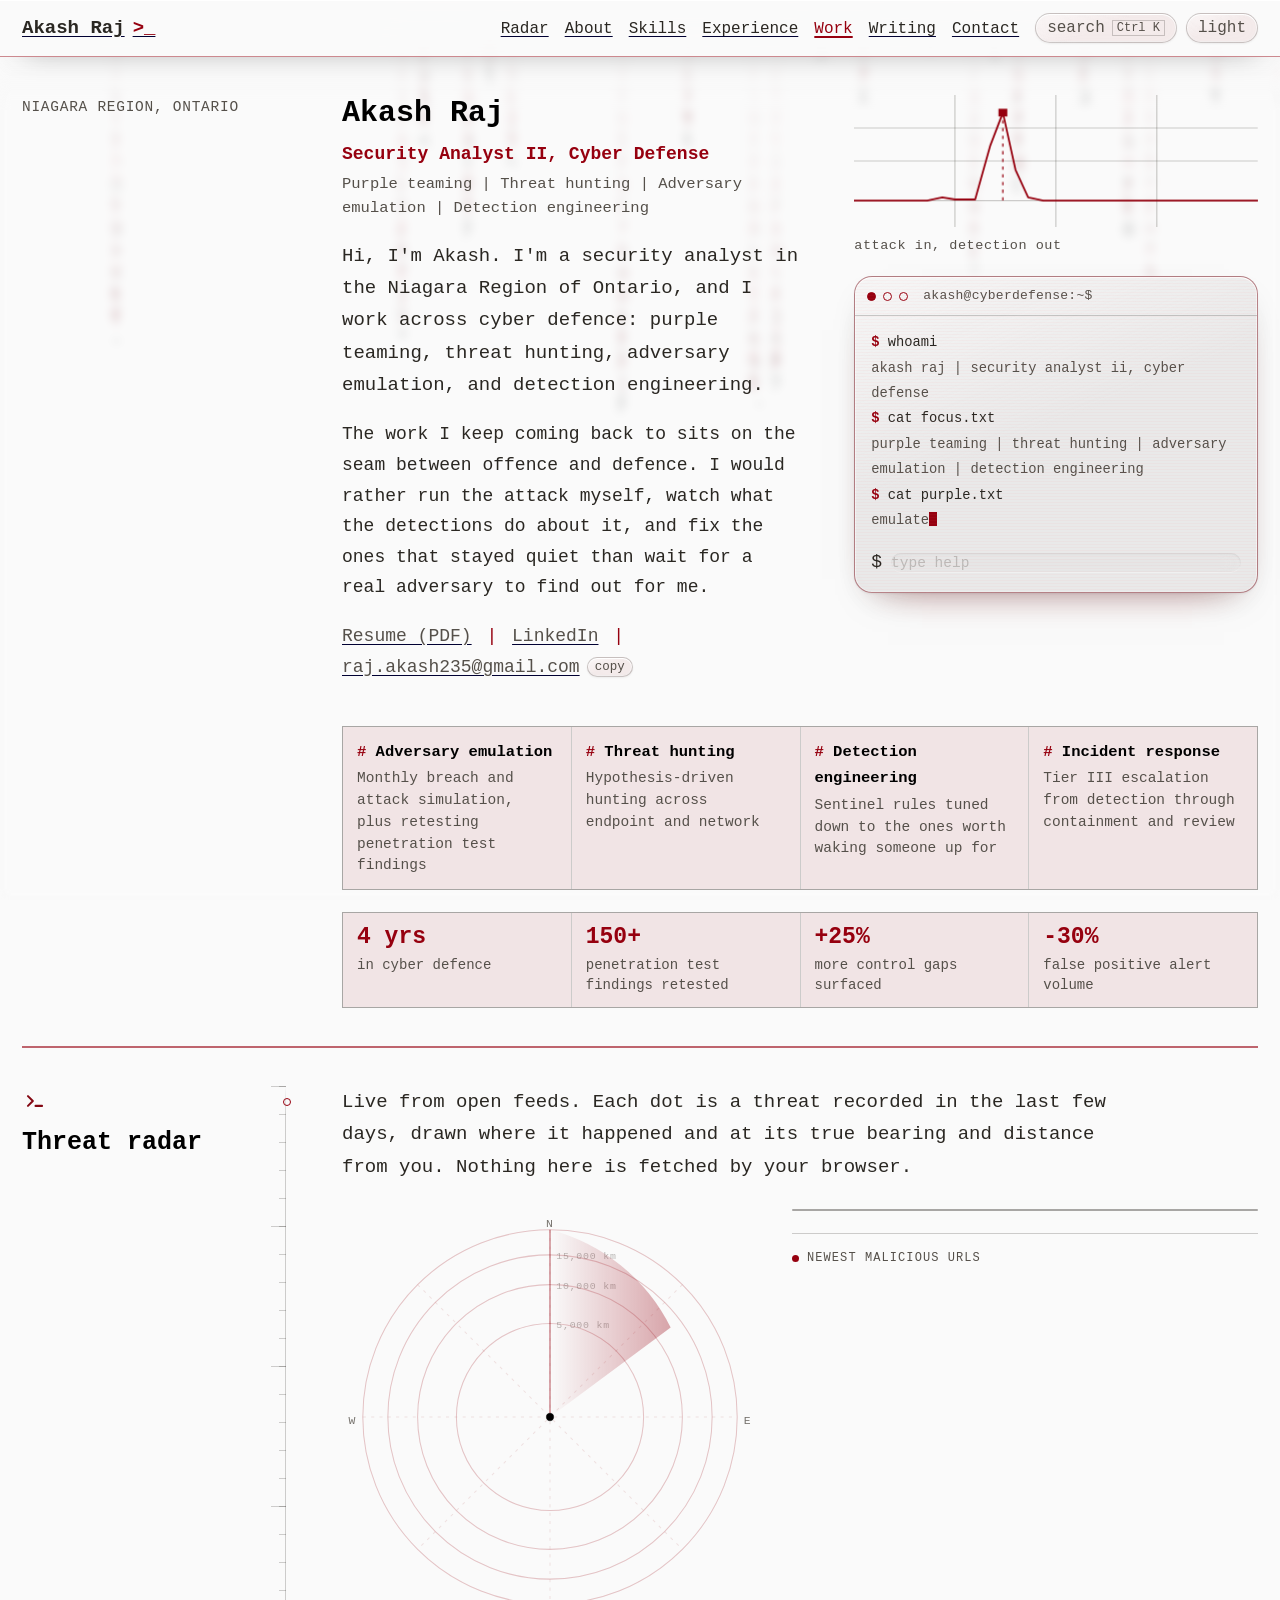
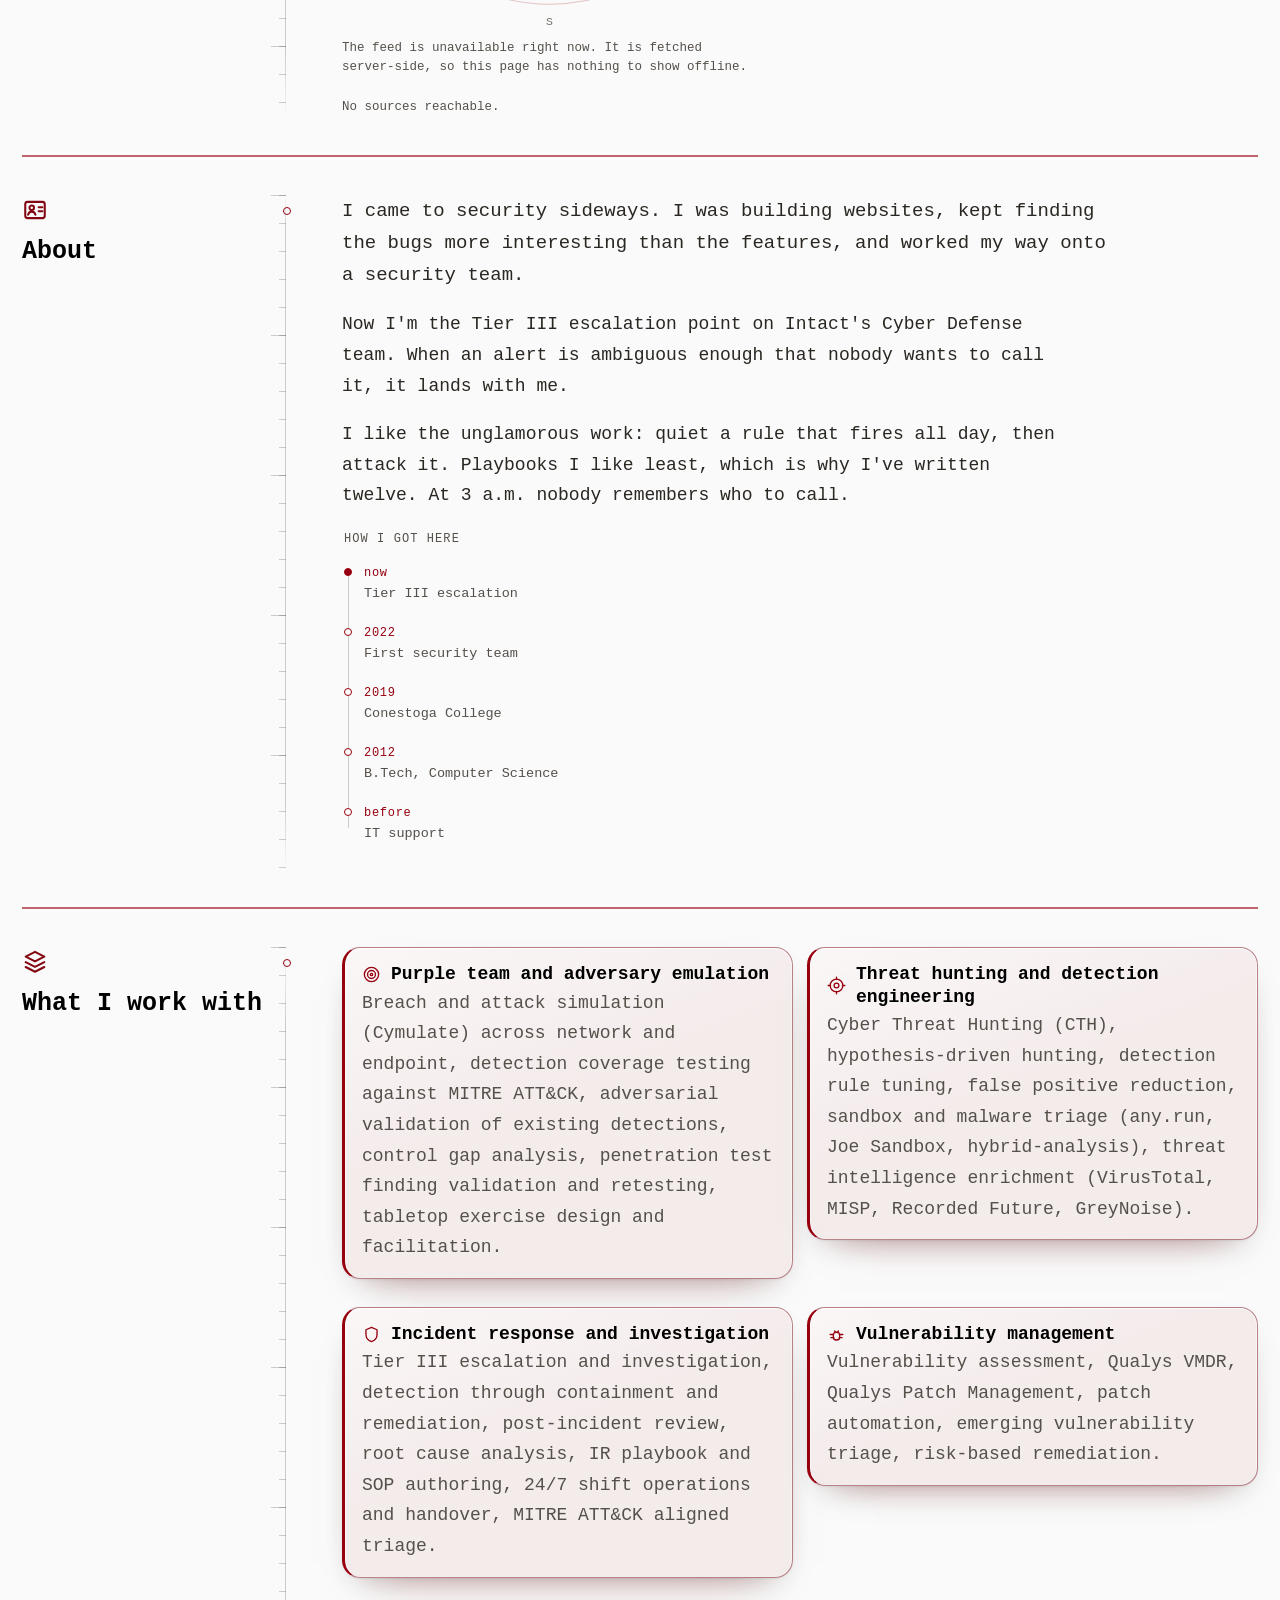
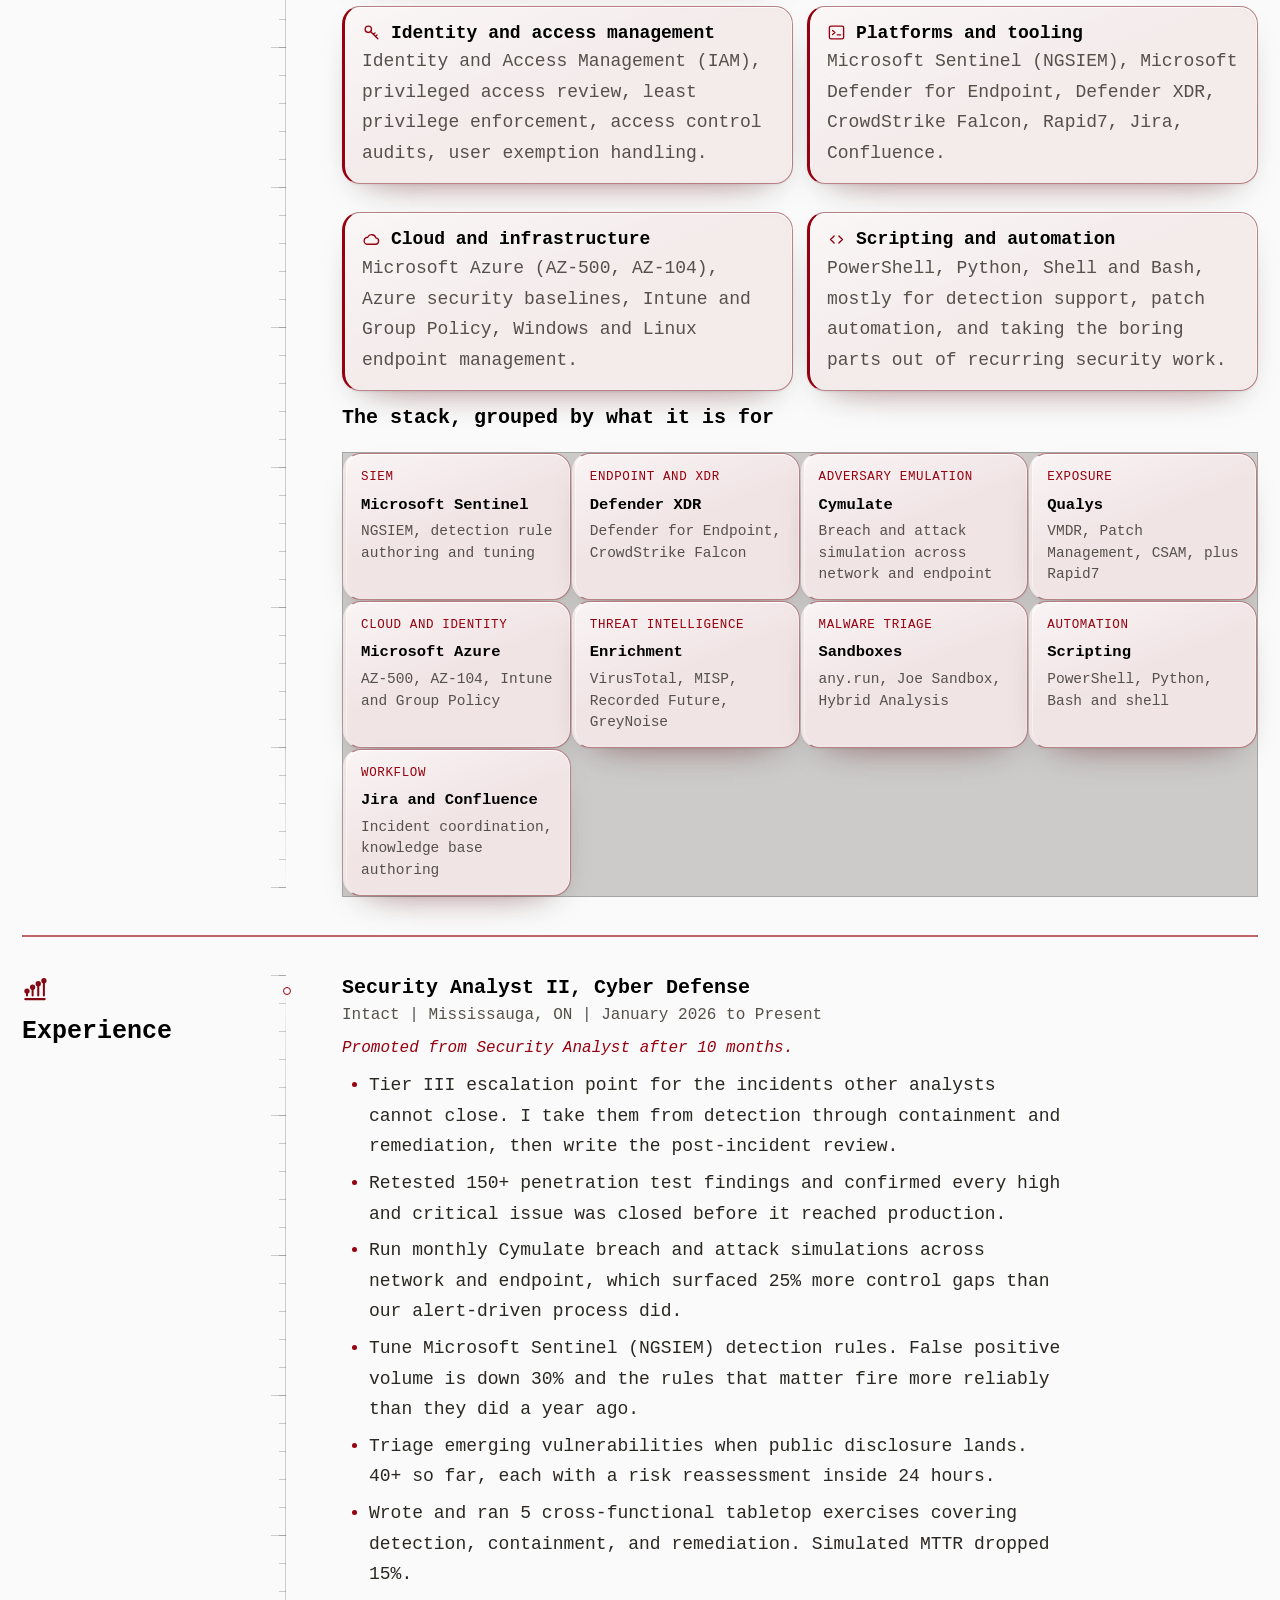
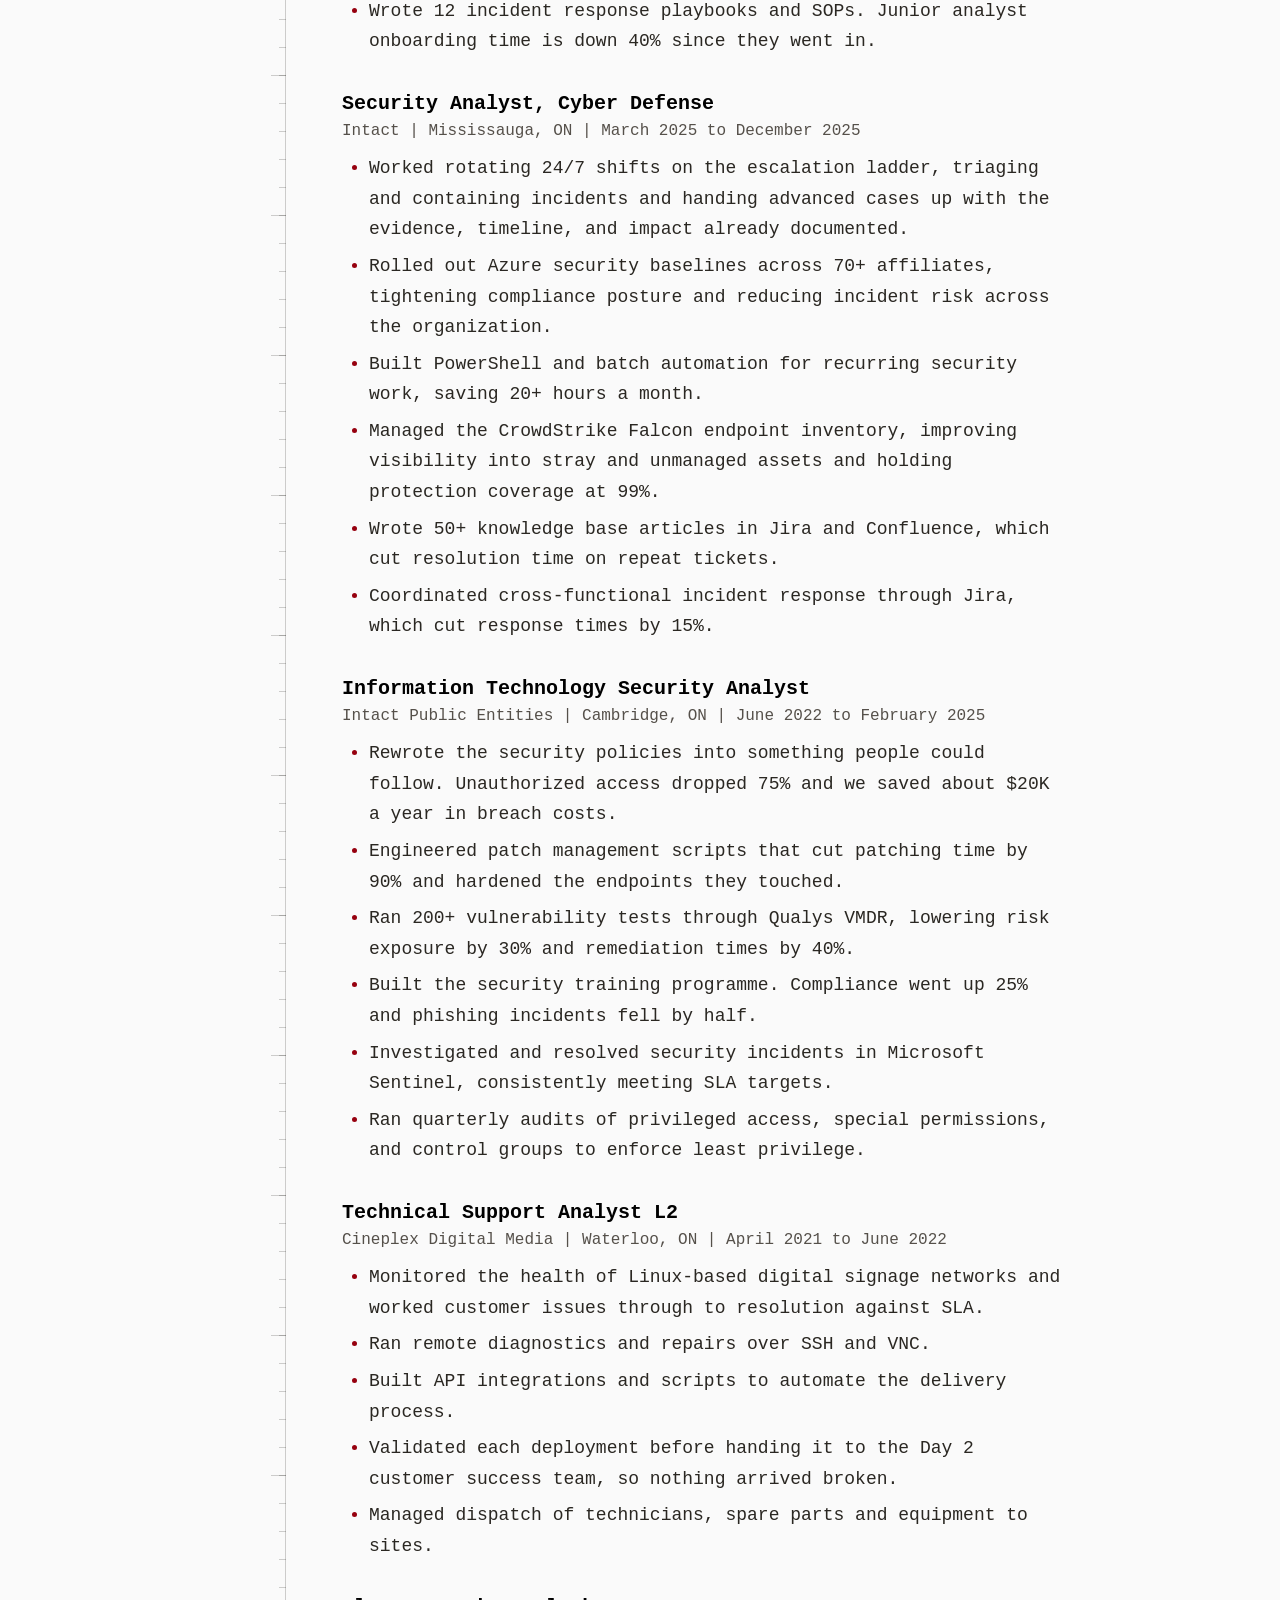
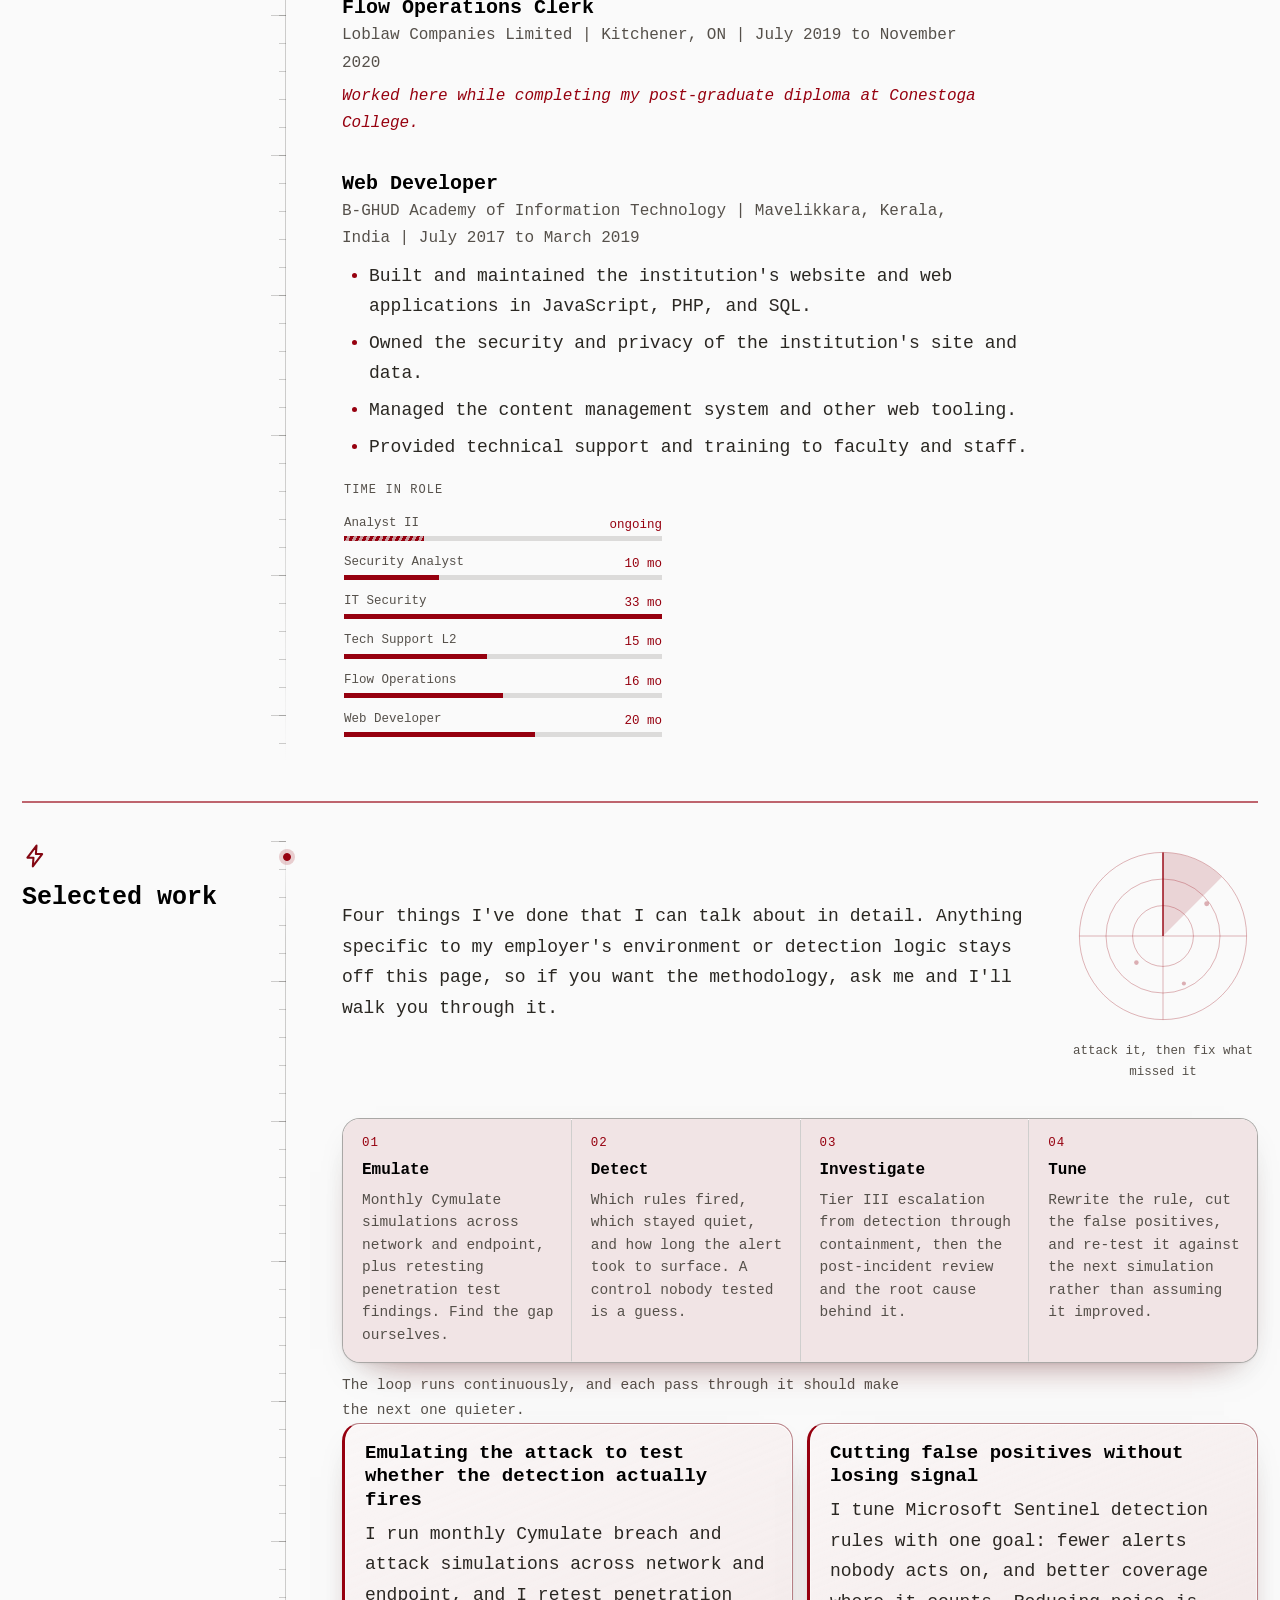
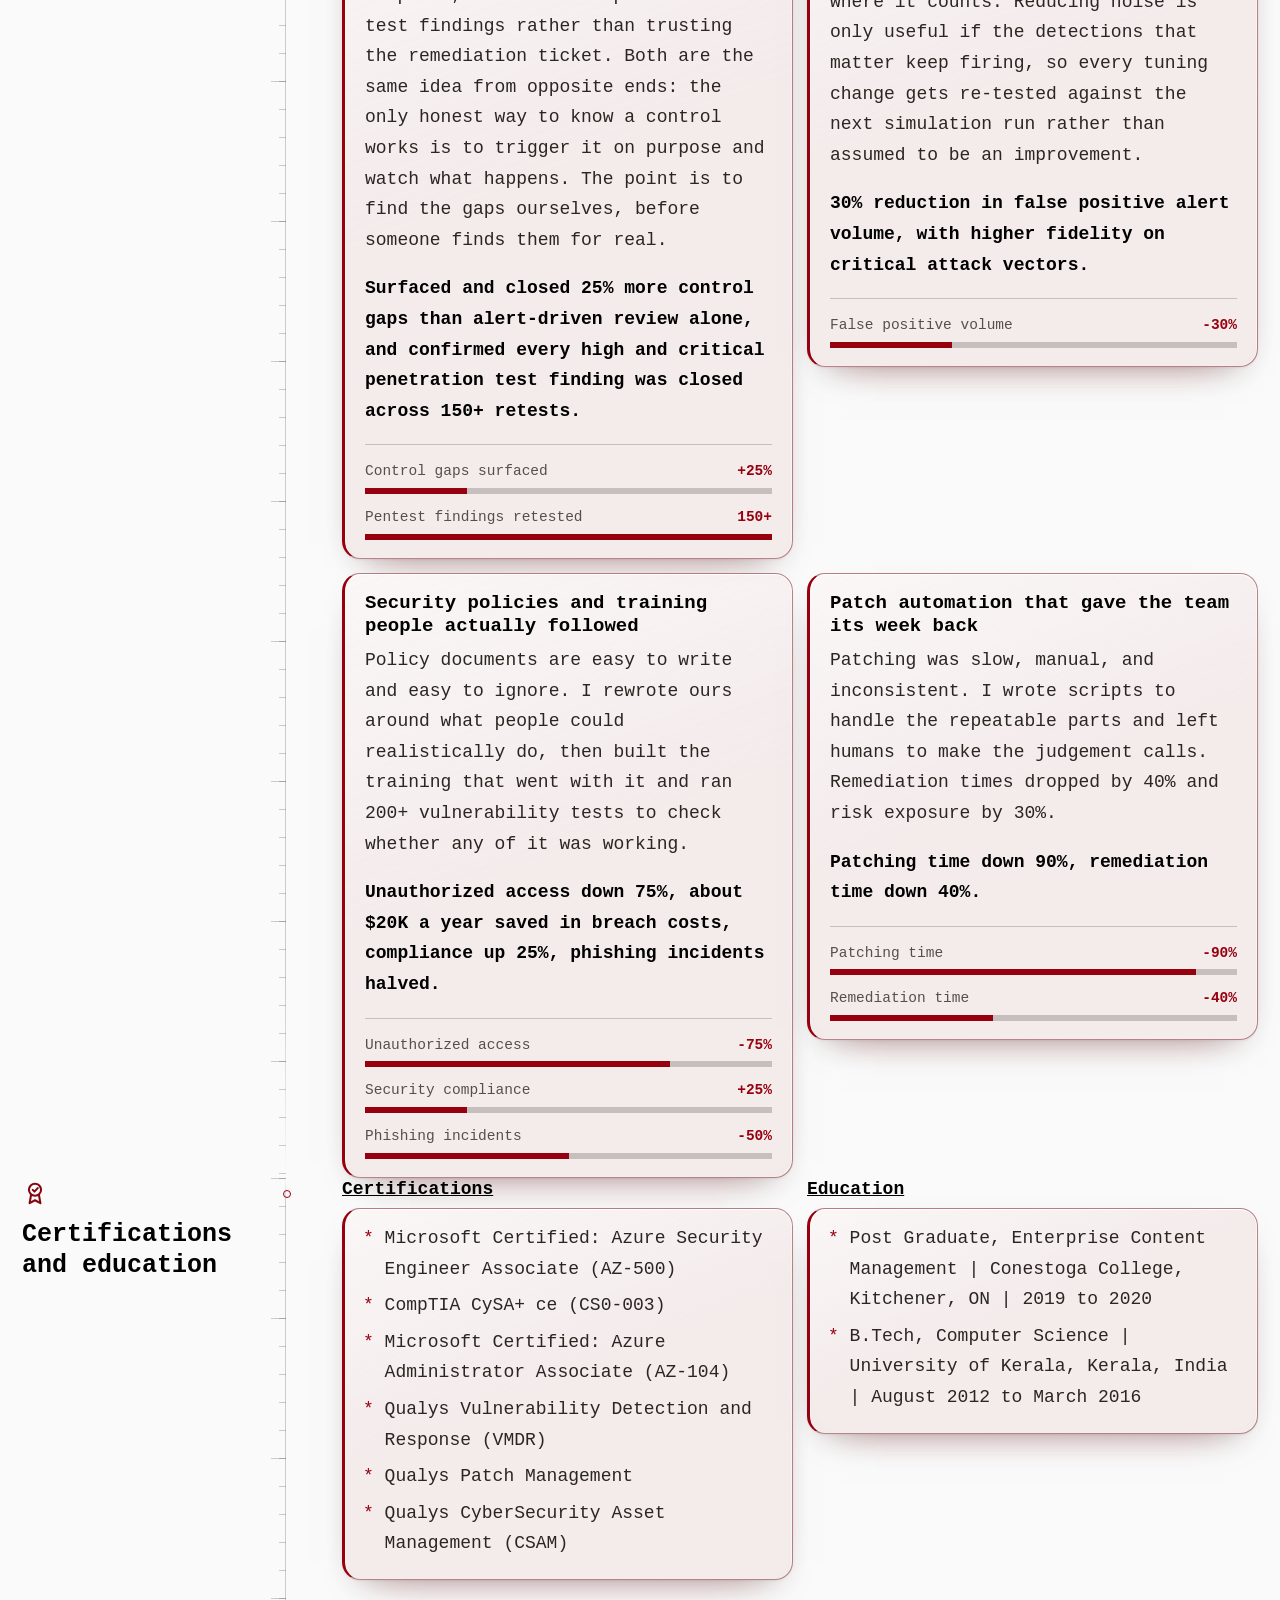
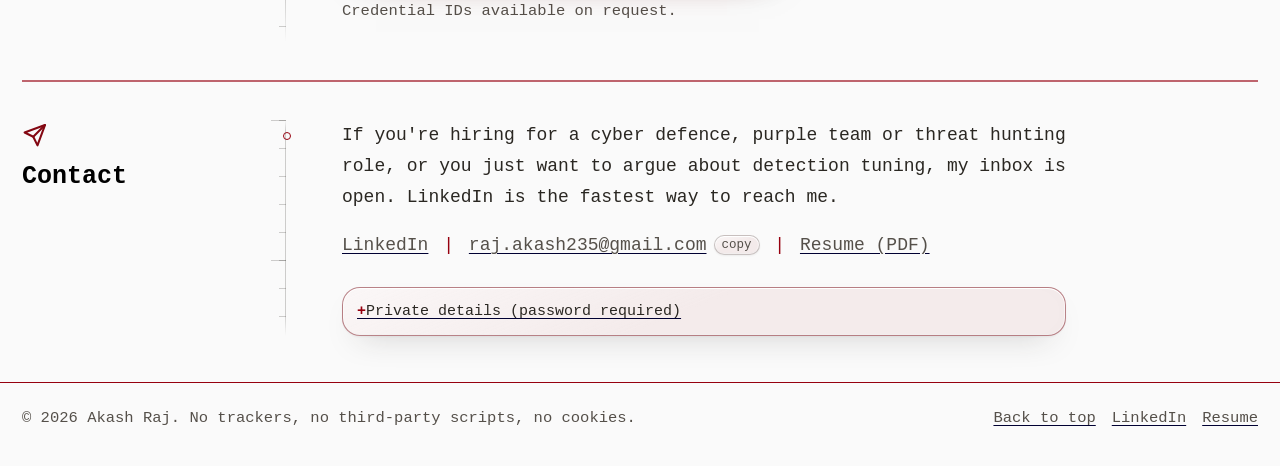
==== commit 707f7d1e: "Add three high-contrast themes, and move the radar into the landing Themes. The toggle cycles five p" ====
--- a/index.html
+++ b/index.html
@@ -28,7 +28,7 @@
 <meta name="twitter:image" content="https://akashraj.ca/og.png">
 
 <link rel="icon" href="data:image/svg+xml,%3Csvg xmlns='http://www.w3.org/2000/svg' viewBox='0 0 64 64'%3E%3Crect width='64' height='64' fill='%23171819'/%3E%3Ctext x='32' y='42' font-family='Courier New,monospace' font-size='26' font-weight='bold' fill='%23FA7575' text-anchor='middle'%3EAR%3C/text%3E%3C/svg%3E">
-<link rel="stylesheet" href="styles.css?v=22">
+<link rel="stylesheet" href="styles.css?v=23">
 
 <!-- Apply the saved colour theme before first paint so there is no flash. -->
 <script>
@@ -39,7 +39,7 @@
     document.documentElement.className += " js";
     try {
       var saved = localStorage.getItem("theme");
-      if (saved === "light" || saved === "dark") {
+      if (/^(dark|light|matrix|cyberpunk|umbrella)$/.test(saved || "")) {
         document.documentElement.setAttribute("data-theme", saved);
       }
     } catch (e) { /* storage blocked, fall back to system preference */ }
@@ -166,11 +166,11 @@
 
     <nav class="site-nav" id="siteNav" aria-label="Main">
       <ul>
+        <li><a href="#radar">Radar</a></li>
         <li><a href="#about">About</a></li>
         <li><a href="#skills">Skills</a></li>
         <li><a href="#experience">Experience</a></li>
         <li><a href="#work">Work</a></li>
-        <li><a href="#radar">Radar</a></li>
         <li><a href="blog/">Writing</a></li>
         <li><a href="/contact">Contact</a></li>
       </ul>
@@ -205,7 +205,7 @@
           </p>
 
           <p class="contact-line">
-            <a href="resume/Akash_Raj_Resume.pdf?v=22" download>Resume (PDF)</a>
+            <a href="resume/Akash_Raj_Resume.pdf?v=23" download>Resume (PDF)</a>
             <span class="sep">|</span>
             <a href="https://www.linkedin.com/in/akashraj235" target="_blank" rel="noopener me">LinkedIn</a>
             <span class="sep">|</span>
@@ -258,21 +258,22 @@
 <span class="prompt">$</span> <span class="cursor"></span></code></pre>
           </figure>
 
-          <!-- What the edge can already see about this request. Not a
-               geolocation API: Cloudflare terminates the connection, so it
-               knows all of this without anyone being asked. -->
-          <figure class="conn" id="connPanel" hidden>
-            <div class="conn-bar">
-              <span class="conn-dot"></span>
-              <span class="conn-title">your connection</span>
-            </div>
-            <dl class="conn-rows" id="connRows"></dl>
-            <p class="conn-note" id="connNote">
-              Read from the edge on this request. Not logged, not stored, not shared.
-            </p>
-          </figure>
-        </div>
-      </div>
+        </div>
+      </div>
+
+      <!-- What the edge can already see about this request. Not a
+           geolocation API: Cloudflare terminates the connection, so it
+           knows all of this without anyone being asked. -->
+      <figure class="conn" id="connPanel" hidden>
+        <div class="conn-bar">
+          <span class="conn-dot"></span>
+          <span class="conn-title">your connection</span>
+        </div>
+        <dl class="conn-rows" id="connRows"></dl>
+        <p class="conn-note" id="connNote">
+          Read from the edge on this request. Not logged, not stored, not shared.
+        </p>
+      </figure>
 
       <!-- The four things this page is actually about, one line each, so a
            reader who stops here still knows what they are looking at. -->
@@ -302,6 +303,91 @@
         <div class="stat"><dt data-count="25" data-prefix="+" data-suffix="%">+25%</dt><dd>more control gaps surfaced</dd></div>
         <div class="stat"><dt data-count="30" data-prefix="-" data-suffix="%">-30%</dt><dd>false positive alert volume</dd></div>
       </dl>
+      </div>
+    </section>
+
+    <hr>
+
+    <!-- ================= THREAT RADAR =================
+         Every dot is a real record from an open feed, plotted at its true
+         bearing and distance from whoever is reading the page. The data is
+         fetched by a Pages Function, never by this page, so the browser still
+         talks only to akashraj.ca. -->
+    <section id="radar" class="section">
+      <h2>Threat radar</h2>
+
+      <div class="section-body">
+        <p class="lede">
+          Live from open feeds. Each dot is a threat recorded in the last few days, drawn where it happened and
+          at its true bearing and distance from you. Nothing here is fetched by your browser.
+        </p>
+
+        <div class="radar-live">
+          <figure class="scope">
+            <svg class="scope-svg" viewBox="0 0 400 400" role="img" aria-labelledby="scopeTitle">
+              <title id="scopeTitle">Threat radar: threats plotted by bearing and distance from your location</title>
+              <defs>
+                <linearGradient id="sweepFade" x1="0" y1="0" x2="1" y2="0">
+                  <stop offset="0" stop-color="currentColor" stop-opacity="0"/>
+                  <stop offset="1" stop-color="currentColor" stop-opacity=".34"/>
+                </linearGradient>
+              </defs>
+
+              <!-- Ring radii are sqrt-scaled, not linear: see radar.js. -->
+              <g class="scope-grid" aria-hidden="true">
+                <circle cx="200" cy="200" r="90.0"/>
+                <circle cx="200" cy="200" r="127.3"/>
+                <circle cx="200" cy="200" r="155.9"/>
+                <circle cx="200" cy="200" r="180"/>
+                <path d="M200 20V380M20 200H380M72.7 72.7l254.6 254.6M327.3 72.7L72.7 327.3"/>
+              </g>
+
+              <g class="scope-range" aria-hidden="true">
+                <text x="206" y="114.0">5,000 km</text>
+                <text x="206" y="76.7">10,000 km</text>
+                <text x="206" y="48.1">15,000 km</text>
+              </g>
+
+              <g class="scope-card" aria-hidden="true">
+                <text x="200" y="14">N</text>
+                <text x="390" y="204">E</text>
+                <text x="200" y="397">S</text>
+                <text x="10" y="204">W</text>
+              </g>
+
+              <g class="scope-sweep" aria-hidden="true">
+                <path d="M200 200 L200 20 A180 180 0 0 1 316 114 Z" fill="url(#sweepFade)"/>
+                <line x1="200" y1="200" x2="200" y2="20"/>
+              </g>
+
+              <g class="scope-blips" id="scopeBlips"></g>
+
+              <g class="scope-you" aria-hidden="true">
+                <circle cx="200" cy="200" r="3.5"/>
+                <circle class="scope-you-ring" cx="200" cy="200" r="3.5"/>
+              </g>
+            </svg>
+
+            <figcaption class="scope-caption" id="scopeCaption">Reading the feeds…</figcaption>
+          </figure>
+
+          <div class="scope-side">
+            <dl class="scope-stats" id="scopeStats"></dl>
+
+            <div class="feed">
+              <p class="feed-head">
+                <span class="feed-dot" aria-hidden="true"></span>
+                Newest malicious URLs
+                <span class="feed-count" id="feedCount"></span>
+              </p>
+              <ul class="feed-list" id="feedList"></ul>
+            </div>
+          </div>
+        </div>
+
+        <p class="scope-sources" id="scopeSources">
+          Loading sources…
+        </p>
       </div>
     </section>
 
@@ -744,90 +830,6 @@
     </section>
 
 
-    <hr>
-
-    <!-- ================= THREAT RADAR =================
-         Every dot is a real record from an open feed, plotted at its true
-         bearing and distance from whoever is reading the page. The data is
-         fetched by a Pages Function, never by this page, so the browser still
-         talks only to akashraj.ca. -->
-    <section id="radar" class="section">
-      <h2>Threat radar</h2>
-
-      <div class="section-body">
-        <p class="lede">
-          Live from open feeds. Each dot is a threat recorded in the last few days, drawn where it happened and
-          at its true bearing and distance from you. Nothing here is fetched by your browser.
-        </p>
-
-        <div class="radar-live">
-          <figure class="scope">
-            <svg class="scope-svg" viewBox="0 0 400 400" role="img" aria-labelledby="scopeTitle">
-              <title id="scopeTitle">Threat radar: threats plotted by bearing and distance from your location</title>
-              <defs>
-                <linearGradient id="sweepFade" x1="0" y1="0" x2="1" y2="0">
-                  <stop offset="0" stop-color="currentColor" stop-opacity="0"/>
-                  <stop offset="1" stop-color="currentColor" stop-opacity=".34"/>
-                </linearGradient>
-              </defs>
-
-              <!-- Ring radii are sqrt-scaled, not linear: see radar.js. -->
-              <g class="scope-grid" aria-hidden="true">
-                <circle cx="200" cy="200" r="90.0"/>
-                <circle cx="200" cy="200" r="127.3"/>
-                <circle cx="200" cy="200" r="155.9"/>
-                <circle cx="200" cy="200" r="180"/>
-                <path d="M200 20V380M20 200H380M72.7 72.7l254.6 254.6M327.3 72.7L72.7 327.3"/>
-              </g>
-
-              <g class="scope-range" aria-hidden="true">
-                <text x="206" y="114.0">5,000 km</text>
-                <text x="206" y="76.7">10,000 km</text>
-                <text x="206" y="48.1">15,000 km</text>
-              </g>
-
-              <g class="scope-card" aria-hidden="true">
-                <text x="200" y="14">N</text>
-                <text x="390" y="204">E</text>
-                <text x="200" y="397">S</text>
-                <text x="10" y="204">W</text>
-              </g>
-
-              <g class="scope-sweep" aria-hidden="true">
-                <path d="M200 200 L200 20 A180 180 0 0 1 316 114 Z" fill="url(#sweepFade)"/>
-                <line x1="200" y1="200" x2="200" y2="20"/>
-              </g>
-
-              <g class="scope-blips" id="scopeBlips"></g>
-
-              <g class="scope-you" aria-hidden="true">
-                <circle cx="200" cy="200" r="3.5"/>
-                <circle class="scope-you-ring" cx="200" cy="200" r="3.5"/>
-              </g>
-            </svg>
-
-            <figcaption class="scope-caption" id="scopeCaption">Reading the feeds…</figcaption>
-          </figure>
-
-          <div class="scope-side">
-            <dl class="scope-stats" id="scopeStats"></dl>
-
-            <div class="feed">
-              <p class="feed-head">
-                <span class="feed-dot" aria-hidden="true"></span>
-                Newest malicious URLs
-                <span class="feed-count" id="feedCount"></span>
-              </p>
-              <ul class="feed-list" id="feedList"></ul>
-            </div>
-          </div>
-        </div>
-
-        <p class="scope-sources" id="scopeSources">
-          Loading sources…
-        </p>
-      </div>
-    </section>
 
     <!-- ================= CREDENTIALS ================= -->
     <section id="credentials" class="section">
@@ -876,7 +878,7 @@
         <span class="sep">|</span>
         <a id="emailLinkFooter" href="#" data-user="raj.akash235" data-domain="gmail.com" rel="nofollow"><span class="email-label">Email me</span></a>
         <span class="sep">|</span>
-        <a href="resume/Akash_Raj_Resume.pdf?v=22" download>Resume (PDF)</a>
+        <a href="resume/Akash_Raj_Resume.pdf?v=23" download>Resume (PDF)</a>
       </p>
 
       <!-- Private details. The ciphertext below is AES-256-GCM; the password is
@@ -920,7 +922,7 @@
     <p class="footer-links">
       <a href="#top">Back to top</a>
       <a href="https://www.linkedin.com/in/akashraj235" target="_blank" rel="noopener me">LinkedIn</a>
-      <a href="resume/Akash_Raj_Resume.pdf?v=22" download>Resume</a>
+      <a href="resume/Akash_Raj_Resume.pdf?v=23" download>Resume</a>
     </p>
   </div>
 </footer>
@@ -928,10 +930,10 @@
 <!-- The rain runs site-wide now, but the portfolio gets a quieter setting than
      the essays: this page is dense with text, so it is tuned to read as texture
      rather than as something moving behind the paragraphs. See .rain-quiet. -->
-<script src="matrix.js?v=22" defer></script>
-<script src="vault.js?v=22" defer></script>
-<script src="main.js?v=22" defer></script>
-<script src="ui.js?v=22" defer></script>
-<script src="radar.js?v=22" defer></script>
+<script src="matrix.js?v=23" defer></script>
+<script src="vault.js?v=23" defer></script>
+<script src="main.js?v=23" defer></script>
+<script src="ui.js?v=23" defer></script>
+<script src="radar.js?v=23" defer></script>
 </body>
 </html>
--- a/styles.css
+++ b/styles.css
@@ -64,6 +64,76 @@
   --rain-opacity:        0.26;
   --rain-blur:           4.5px;
 }
+
+/* ---------- High-contrast themes ----------
+   Three more palettes the toggle cycles through, each named for what it looks
+   like rather than for a light/dark axis, because they are not on one.
+
+   They override colour only. Everything structural - the glass rim, the sheen,
+   the drop shadow - is inherited: matrix and cyberpunk take the dark set from
+   :root and umbrella takes the light set from the [data-theme="light"] rule
+   further down. That is why these blocks are short and why adding a fourth
+   would be too.
+
+   The rain canvas reads --accent-color, --bold-color and --background-color
+   off the document, so it re-themes itself. The matrix palette leans on that
+   and turns the rain up, since green falling glyphs are the whole reference. */
+
+/* Green on black. */
+[data-theme="matrix"] {
+  --accent-color:        #33ff8c;
+  --link-hover-color:    #8dffc2;
+  --link-visited-color:  #5ecf93;
+  --font-color:          #c2f5d8;
+  --light-font-color:    #82c3a0;
+  --bold-color:          #eafff3;
+  --background-color:    #04090b;
+  --light-background-color: #0d1c15;
+  --link-underline-color: #3f8f68;
+  --edge:                rgba(51, 255, 140, 0.24);
+  --rain-opacity:        0.55;
+  --rain-blur:           5px;
+  --panel-tint:          15%;
+  --panel-edge-tint:     46%;
+}
+
+/* Yellow on black, with cyan and magenta left in for the neon. */
+[data-theme="cyberpunk"] {
+  --accent-color:        #f7e017;
+  --link-hover-color:    #00e0ff;
+  --link-visited-color:  #ff4fd8;
+  --font-color:          #efe6c2;
+  --light-font-color:    #b8ad7d;
+  --bold-color:          #fffdf0;
+  --background-color:    #07070c;
+  --light-background-color: #16150c;
+  --link-underline-color: #9a8f00;
+  --edge:                rgba(247, 224, 23, 0.24);
+  --rain-opacity:        0.32;
+  --rain-blur:           6px;
+  --panel-tint:          14%;
+  --panel-edge-tint:     48%;
+}
+
+/* White and red. A light theme rather than a third dark one, and a harder
+   light theme than the default: pure white, pure black text, and an accent
+   dark enough to hold its contrast on white rather than glowing off it. */
+[data-theme="umbrella"] {
+  --accent-color:        #c8102e;
+  --link-hover-color:    #000000;
+  --link-visited-color:  #7a0f22;
+  --font-color:          #121212;
+  --light-font-color:    #4d4d4d;
+  --bold-color:          #000000;
+  --background-color:    #ffffff;
+  --light-background-color: #ededed;
+  --link-underline-color: #8a0a1e;
+  --edge:                rgba(18, 18, 18, 0.26);
+  --rain-opacity:        0.2;
+  --rain-blur:           5px;
+  --panel-tint:          6%;
+  --panel-edge-tint:     40%;
+}
 @media (prefers-color-scheme: light) {
   :root:not([data-theme]) {
     --accent-color:        #96000f;
@@ -744,7 +814,7 @@
    as the terminal above it, so the hero reads as one instrument stack.
    ========================================================================= */
 .conn {
-  margin: 22px 0 0;
+  margin: 26px 0 0;
   border-radius: var(--glass-radius);
   border: 1px solid var(--edge);
   border-color: color-mix(in srgb, var(--accent-color) var(--panel-edge-tint), var(--edge));
@@ -775,25 +845,30 @@
 }
 .conn-title { letter-spacing: .06em; }
 
-.conn-rows { margin: 0; padding: 12px 14px 13px; }
-.conn-row {
+.conn-rows {
   display: grid;
-  grid-template-columns: 6.2rem minmax(0, 1fr);
-  gap: 10px;
-  padding: 3px 0;
-  font-size: 13px;
-  line-height: 1.45;
-}
+  /* Three, two, then one. Six rows divide evenly into all three, and fixed
+     counts fill every row - auto-fit would leave a short final row. */
+  grid-template-columns: repeat(3, minmax(0, 1fr));
+  gap: 12px 24px;
+  margin: 0;
+  padding: 14px 16px 15px;
+}
+@media (max-width: 900px) { .conn-rows { grid-template-columns: repeat(2, minmax(0, 1fr)); } }
+@media (max-width: 520px) { .conn-rows { grid-template-columns: minmax(0, 1fr); } }
+
+.conn-row { display: block; padding: 0; min-width: 0; }
 .conn-row dt {
-  margin: 0;
-  font-size: 11px;
-  letter-spacing: .07em;
+  margin: 0 0 2px;
+  font-size: 10.5px;
+  letter-spacing: .09em;
   text-transform: uppercase;
   color: var(--light-font-color);
-  padding-top: 2px;
 }
 .conn-row dd {
   margin: 0;
+  font-size: 13.5px;
+  line-height: 1.4;
   color: var(--bold-color);
   overflow-wrap: anywhere;
 }
@@ -1220,6 +1295,10 @@
      7px that grouped them in the header row has to come back off. */
   .search-btn { margin-left: 0; margin-top: 10px; min-height: var(--tap); }
   .theme-toggle { margin-top: 8px; min-height: var(--tap); }
+  /* In the header the button is a pill sitting among controls, where a bare
+     theme name reads fine. Dropped into the menu as a row of its own it would
+     just say "matrix", so it names itself. */
+  .theme-toggle::before { content: "theme \00b7 "; color: var(--light-font-color); }
 }
 
 /* ---------- Small tablet and large phone ---------- */
@@ -2578,8 +2657,8 @@
   --glyph-send: url("data:image/svg+xml,%3Csvg%20xmlns='http://www.w3.org/2000/svg'%20viewBox='0%200%2024%2024'%20fill='none'%20stroke='%23fff'%20stroke-width='1.9'%20stroke-linecap='round'%20stroke-linejoin='round'%3E%3Cpath%20d='M3%2010.6l18-7.4-7.4%2018-2.6-8z'/%3E%3Cpath%20d='M11%2013.2L21%203.2'/%3E%3C/svg%3E");
   --glyph-default: url("data:image/svg+xml,%3Csvg%20xmlns='http://www.w3.org/2000/svg'%20viewBox='0%200%2024%2024'%20fill='none'%20stroke='%23fff'%20stroke-width='1.9'%20stroke-linecap='round'%20stroke-linejoin='round'%3E%3Cpath%20d='M5.5%207.5L10%2012l-4.5%204.5'/%3E%3Cpath%20d='M12.5%2016.5h6'/%3E%3C/svg%3E");
 }
-[data-theme="light"] {
-  --panel-tint: 9%; --panel-edge-tint: 34%;
+[data-theme="light"],
+[data-theme="umbrella"] {
   /* Over a pale page the rim is a bright white edge and the shadow is warm
      rather than black. */
   --glass-bright: 1.04;
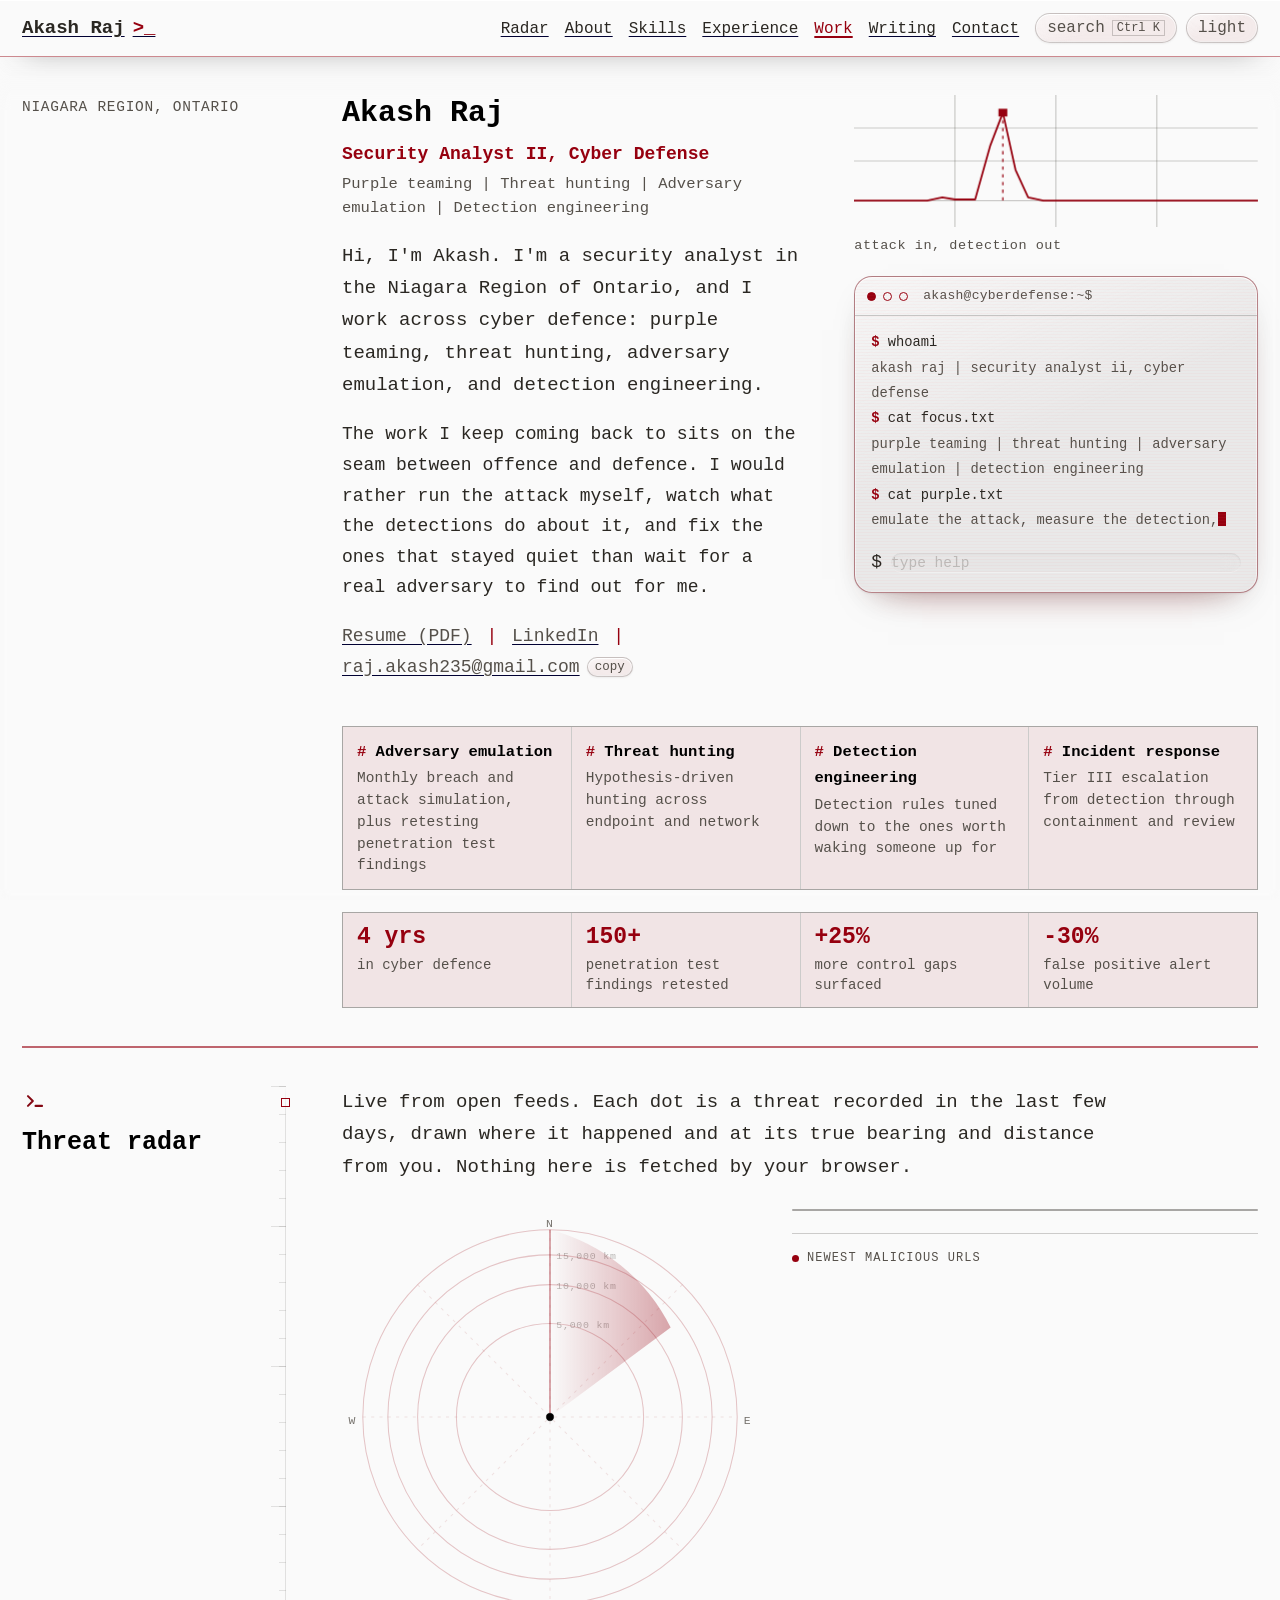
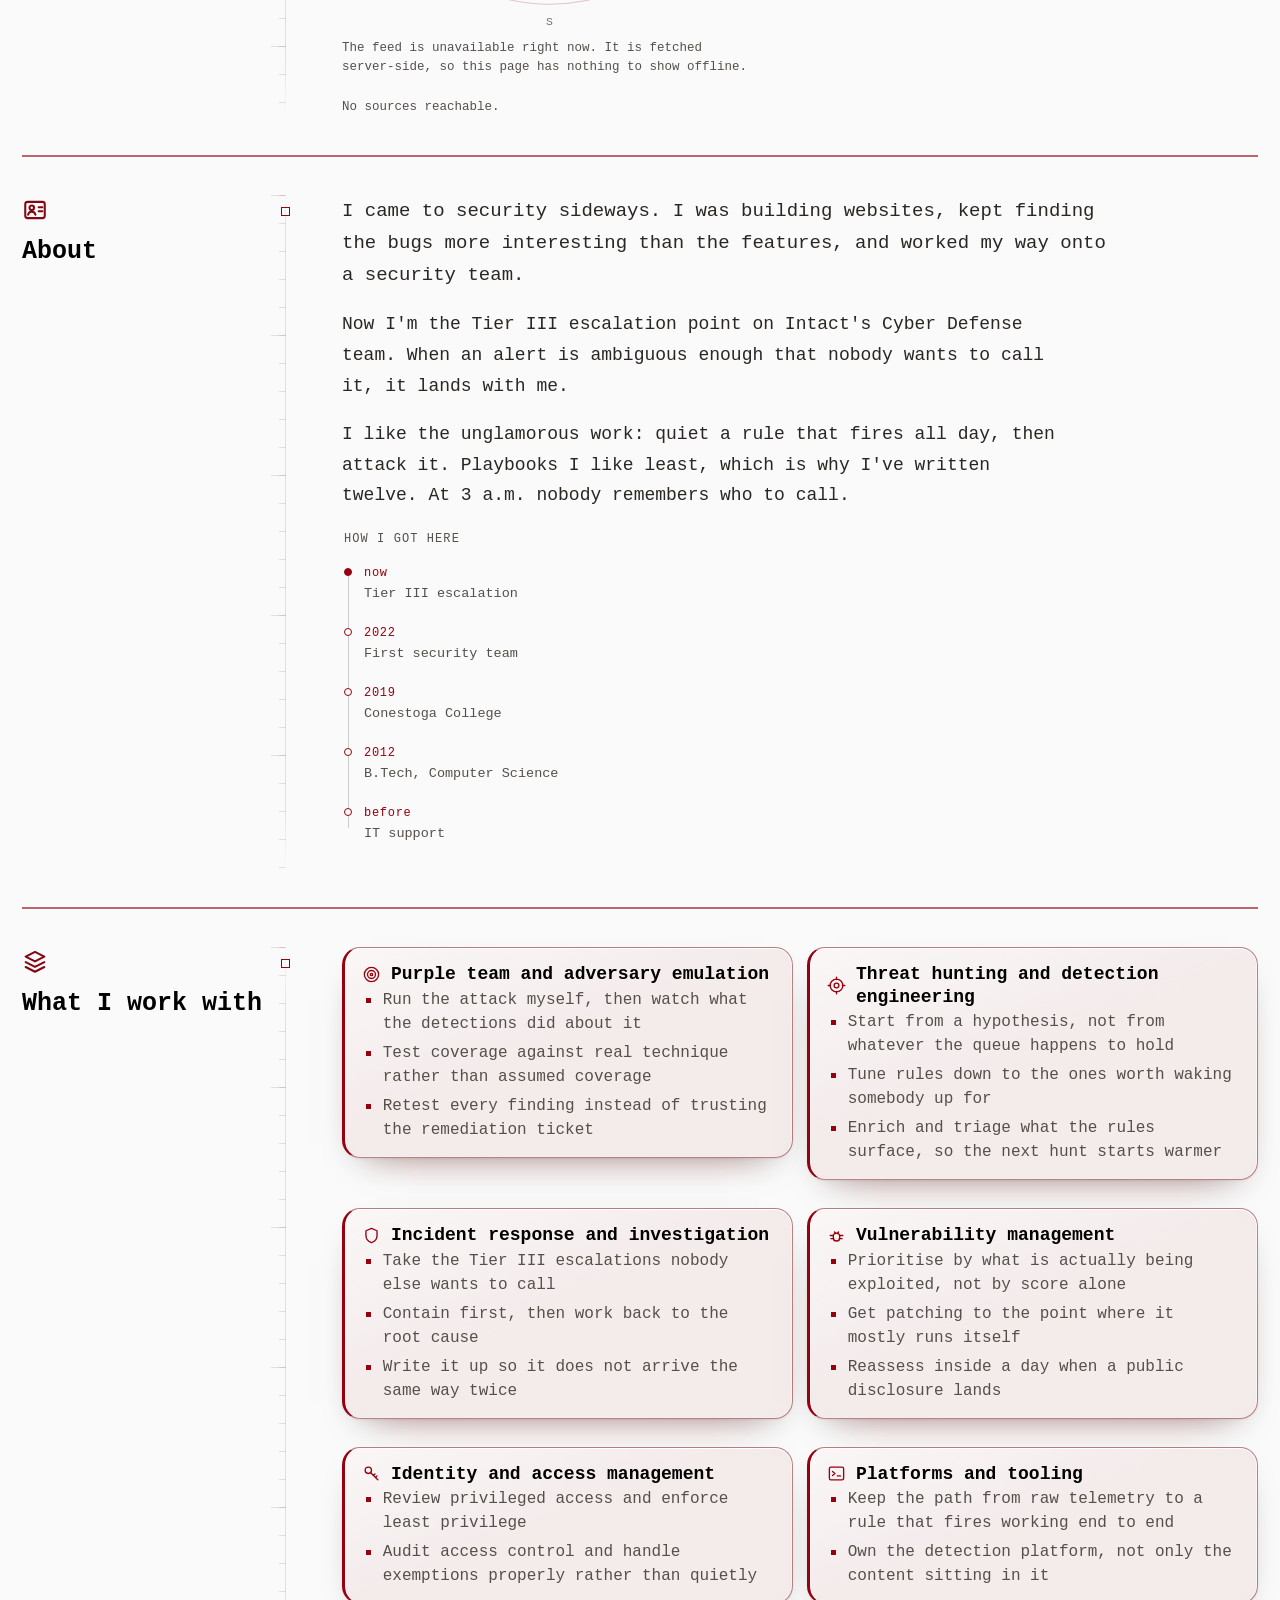
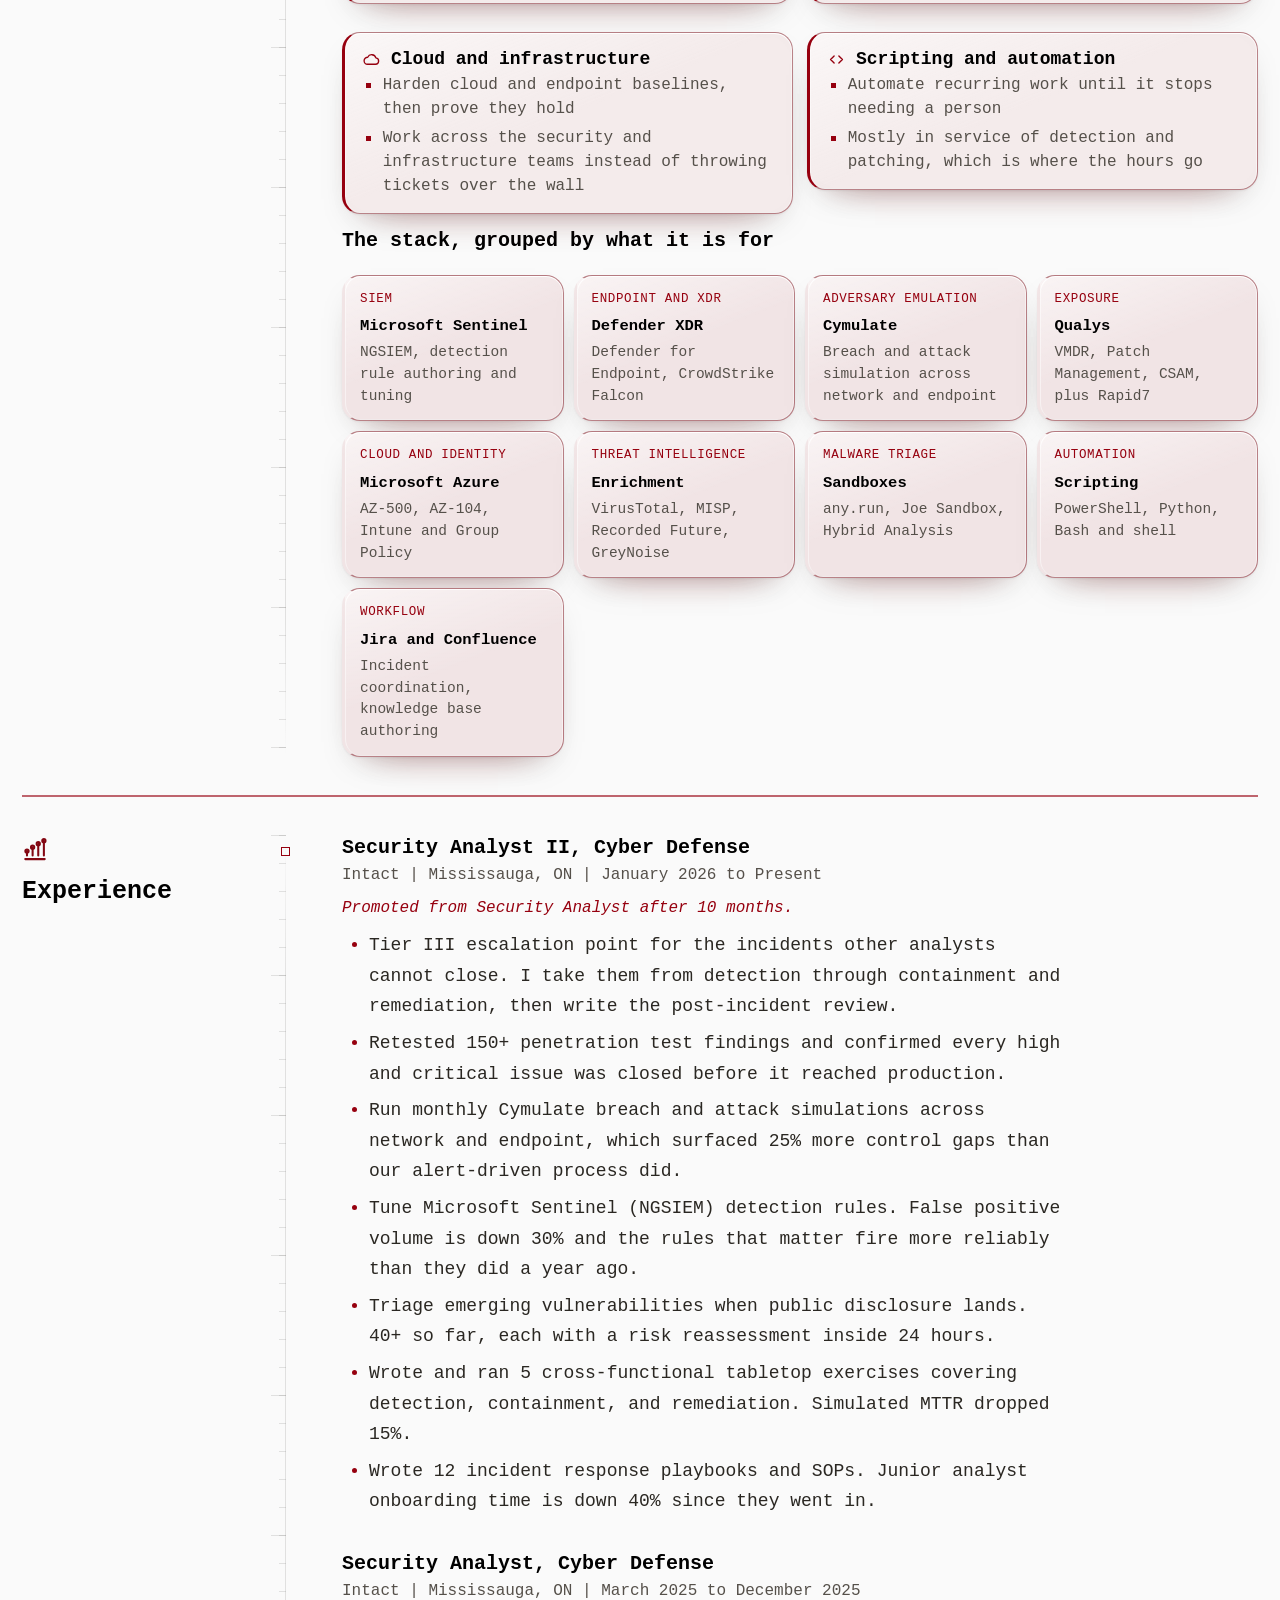
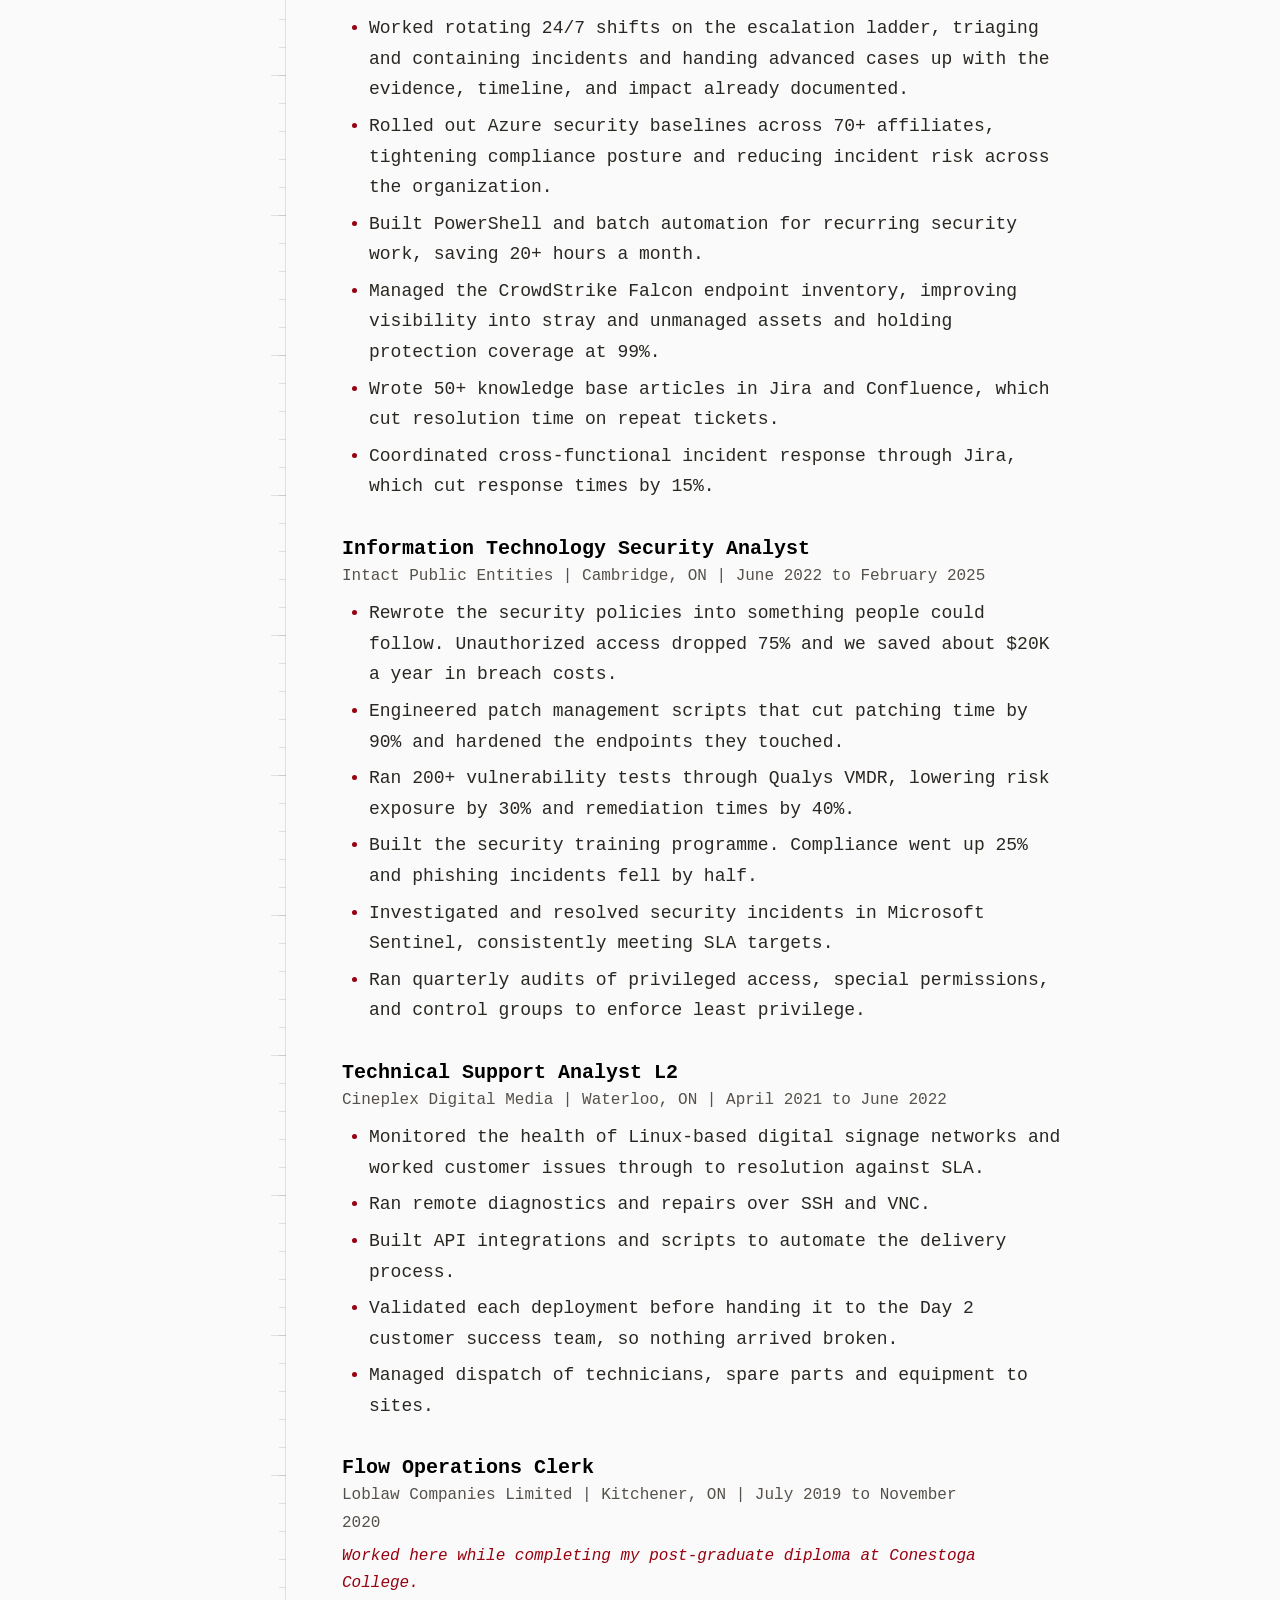
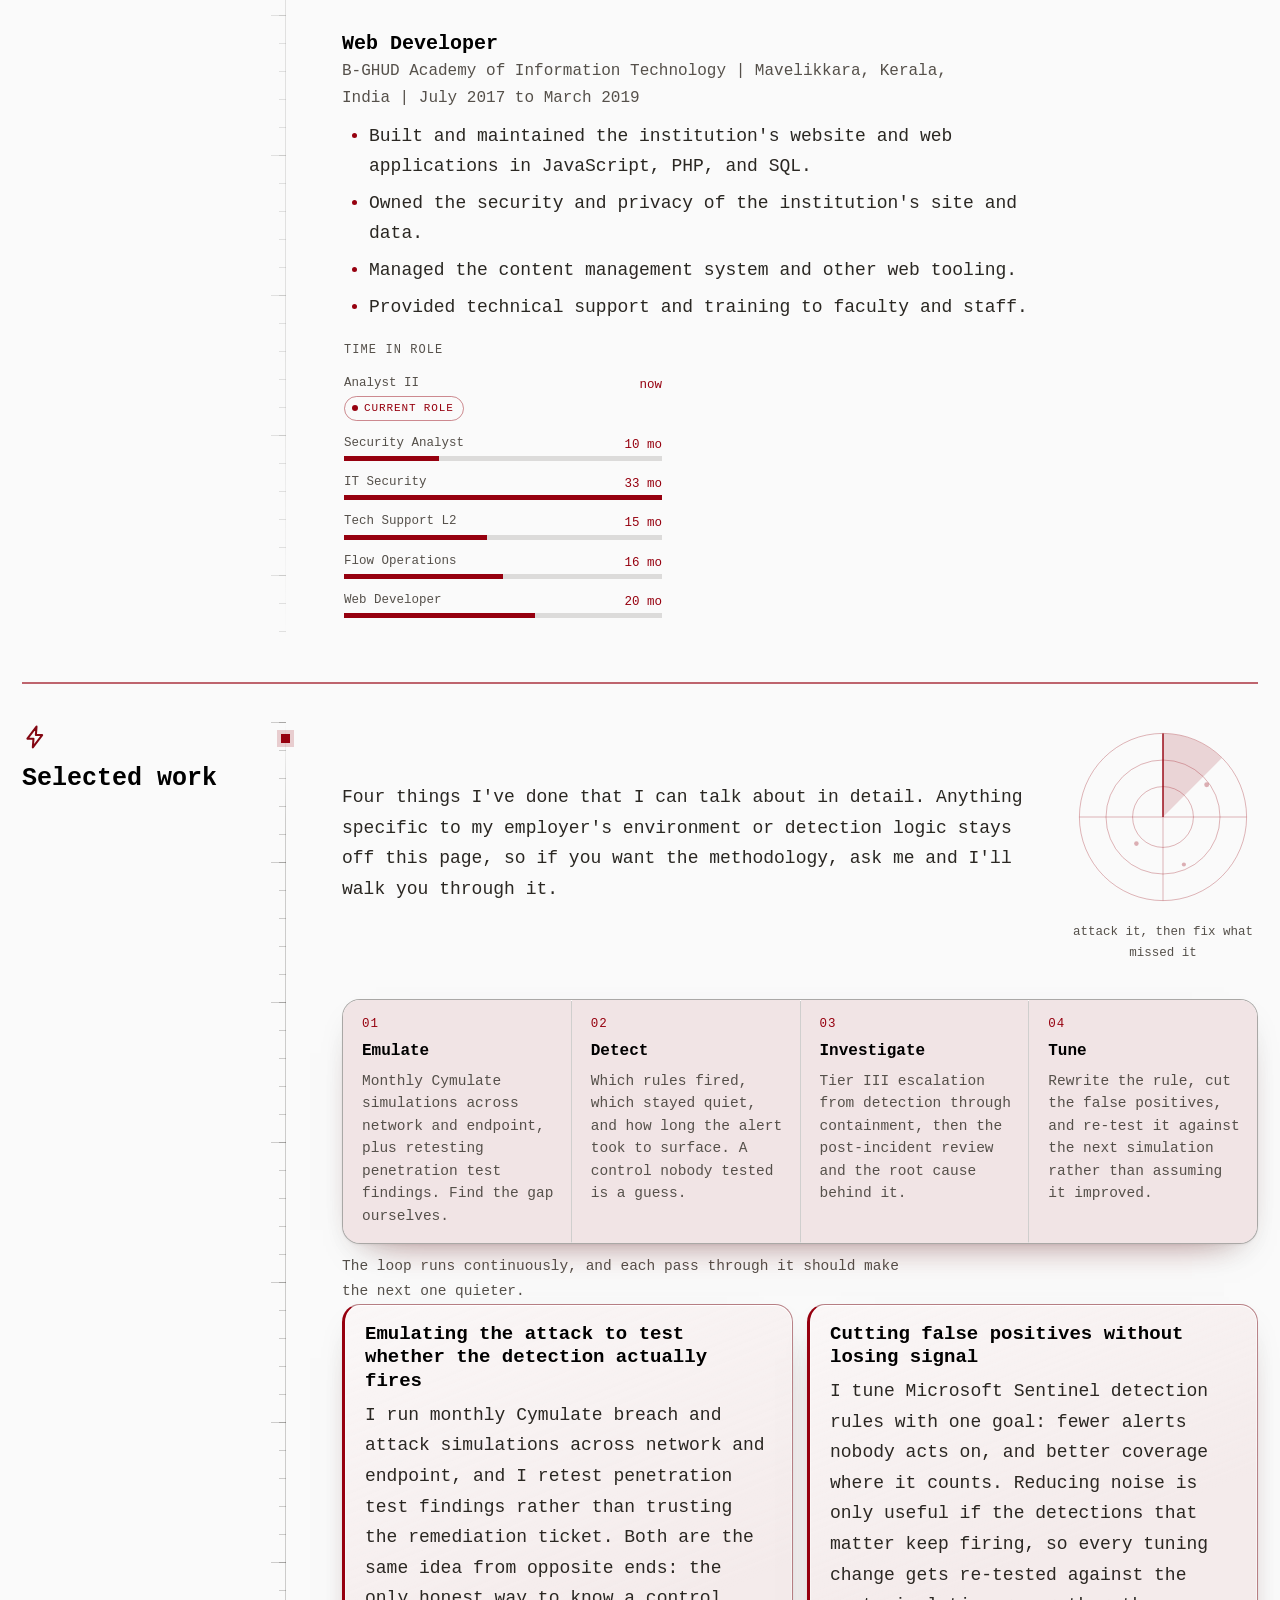
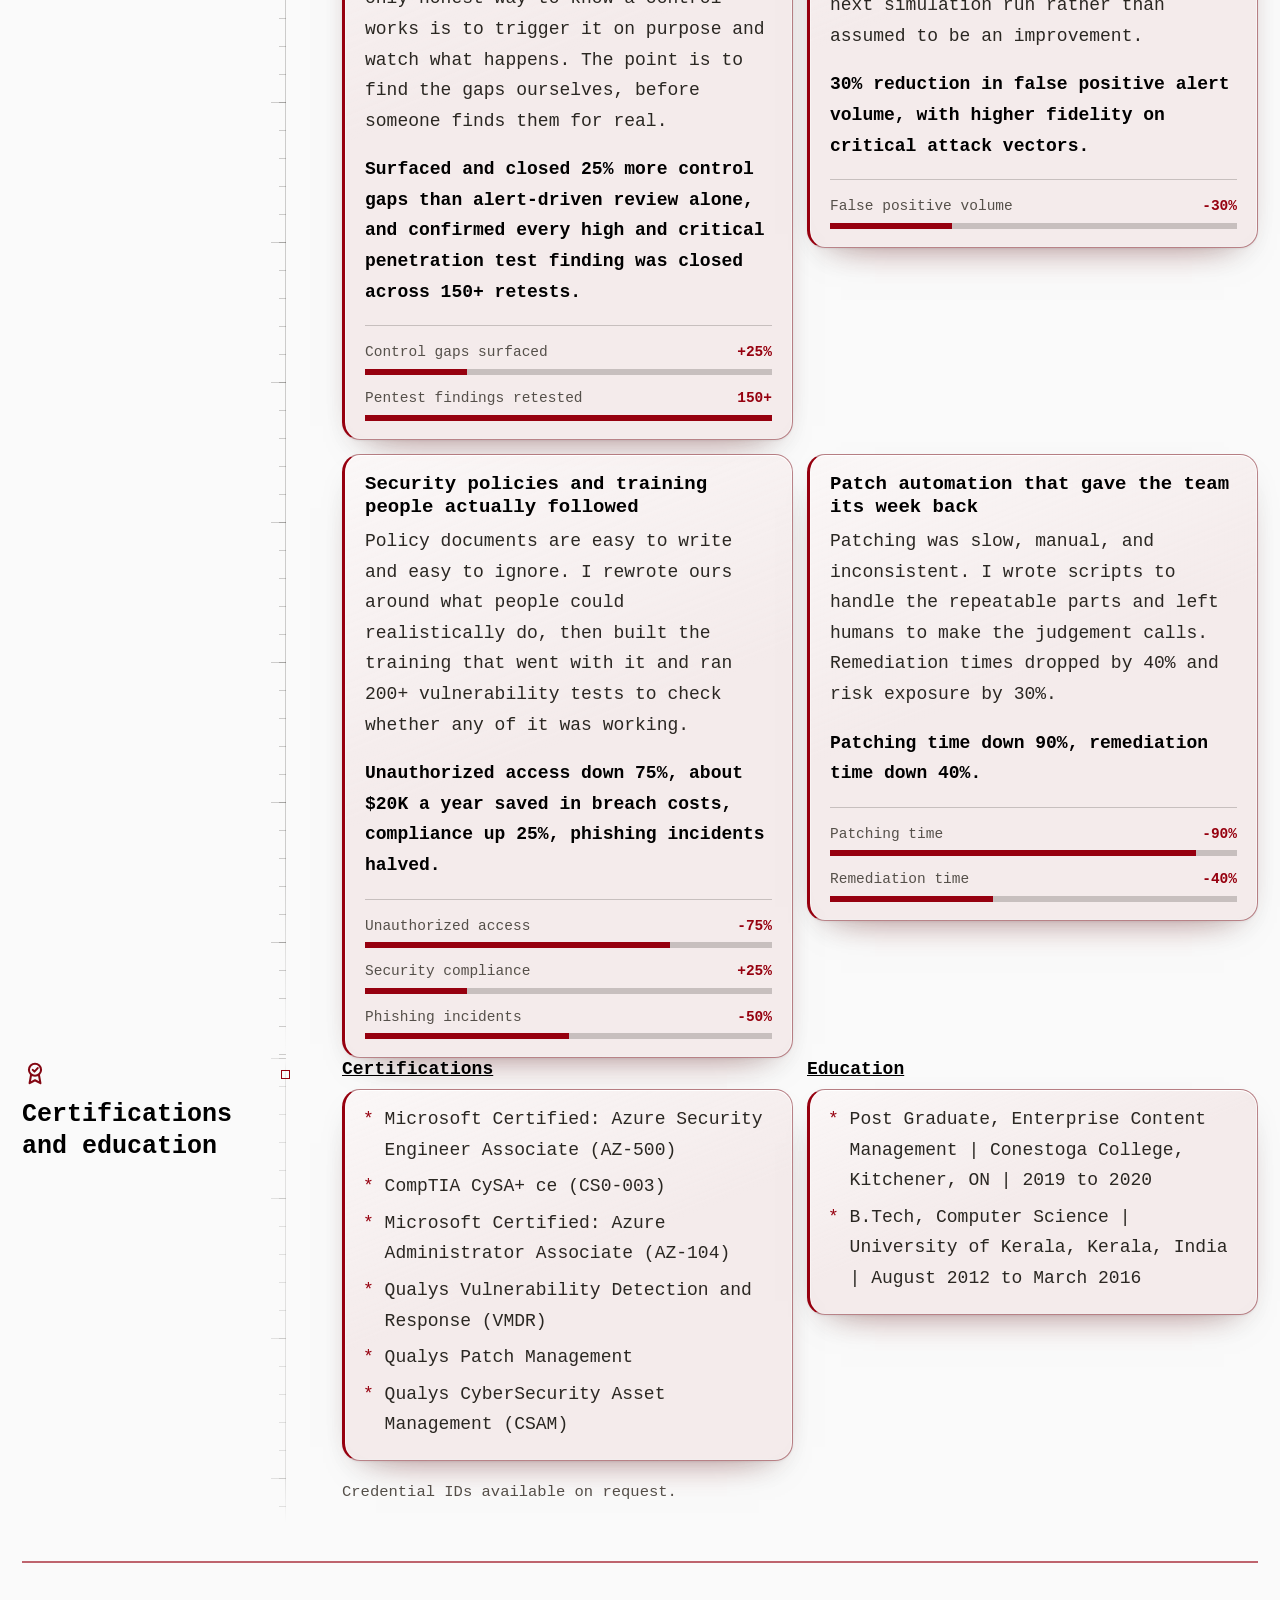
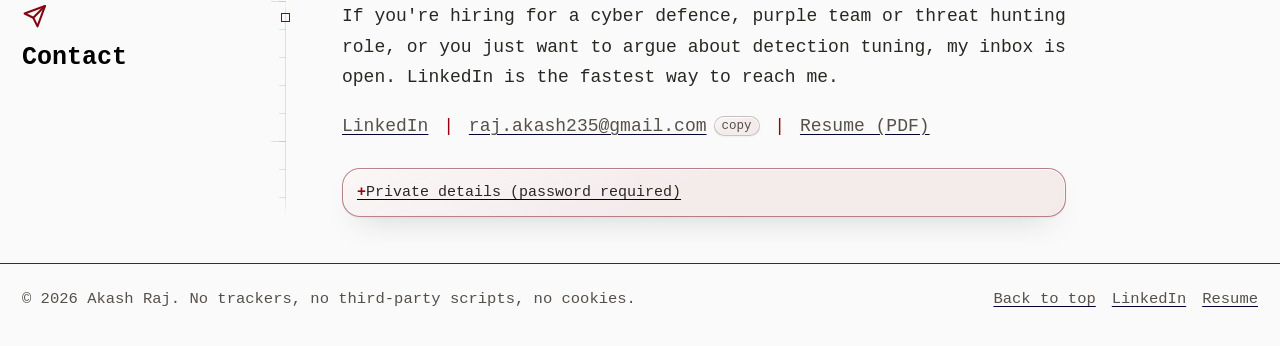
==== commit 4587a7fa: "UX audit fixes: one nav, no empty grid cells, less duplication Six reported issues. Five were real. " ====
--- a/index.html
+++ b/index.html
@@ -28,7 +28,7 @@
 <meta name="twitter:image" content="https://akashraj.ca/og.png">
 
 <link rel="icon" href="data:image/svg+xml,%3Csvg xmlns='http://www.w3.org/2000/svg' viewBox='0 0 64 64'%3E%3Crect width='64' height='64' fill='%23171819'/%3E%3Ctext x='32' y='42' font-family='Courier New,monospace' font-size='26' font-weight='bold' fill='%23FA7575' text-anchor='middle'%3EAR%3C/text%3E%3C/svg%3E">
-<link rel="stylesheet" href="styles.css?v=23">
+<link rel="stylesheet" href="styles.css?v=24">
 
 <!-- Apply the saved colour theme before first paint so there is no flash. -->
 <script>
@@ -171,10 +171,10 @@
         <li><a href="#skills">Skills</a></li>
         <li><a href="#experience">Experience</a></li>
         <li><a href="#work">Work</a></li>
-        <li><a href="blog/">Writing</a></li>
+        <li><a href="/blog/">Writing</a></li>
         <li><a href="/contact">Contact</a></li>
       </ul>
-      <button class="theme-toggle" id="themeToggle" type="button" aria-label="Switch to light theme">Toggle theme</button>
+      <button class="theme-toggle" id="themeToggle" type="button" aria-label="Switch colour theme"><span class="theme-name" aria-hidden="true"></span></button>
     </nav>
   </div>
 </header>
@@ -205,7 +205,7 @@
           </p>
 
           <p class="contact-line">
-            <a href="resume/Akash_Raj_Resume.pdf?v=23" download>Resume (PDF)</a>
+            <a href="resume/Akash_Raj_Resume.pdf?v=24" download>Resume (PDF)</a>
             <span class="sep">|</span>
             <a href="https://www.linkedin.com/in/akashraj235" target="_blank" rel="noopener me">LinkedIn</a>
             <span class="sep">|</span>
@@ -253,8 +253,8 @@
 <span class="out">purple teaming | threat hunting | adversary emulation | detection engineering</span>
 <span class="prompt">$</span> <span class="cmd">cat purple.txt</span>
 <span class="out">emulate the attack, measure the detection, close the gap</span>
-<span class="prompt">$</span> <span class="cmd">ls ~/stack</span>
-<span class="out">sentinel  defender-xdr  crowdstrike-falcon  azure  cymulate</span>
+<span class="prompt">$</span> <span class="cmd">cat stack.txt</span>
+<span class="out">moved: the full breakdown is under "What I work with"</span>
 <span class="prompt">$</span> <span class="cursor"></span></code></pre>
           </figure>
 
@@ -288,7 +288,7 @@
         </li>
         <li>
           <span class="pillar-name">Detection engineering</span>
-          <span class="pillar-desc">Sentinel rules tuned down to the ones worth waking someone up for</span>
+          <span class="pillar-desc">Detection rules tuned down to the ones worth waking someone up for</span>
         </li>
         <li>
           <span class="pillar-name">Incident response</span>
@@ -460,53 +460,70 @@
       <div class="grid-2">
 <div class="skillset">
         <h3><svg class="ico" viewBox="0 0 24 24" aria-hidden="true"><circle cx="12" cy="12" r="9"/><circle cx="12" cy="12" r="5"/><circle cx="12" cy="12" r="1.5"/></svg>Purple team and adversary emulation</h3>
-        <p>Breach and attack simulation (Cymulate) across network and endpoint, detection coverage testing against
-          MITRE ATT&amp;CK, adversarial validation of existing detections, control gap analysis, penetration test
-          finding validation and retesting, tabletop exercise design and facilitation.</p>
+        <ul>
+            <li>Run the attack myself, then watch what the detections did about it</li>
+            <li>Test coverage against real technique rather than assumed coverage</li>
+            <li>Retest every finding instead of trusting the remediation ticket</li>
+          </ul>
       </div>
 
       <div class="skillset">
         <h3><svg class="ico" viewBox="0 0 24 24" aria-hidden="true"><circle cx="12" cy="12" r="8"/><circle cx="12" cy="12" r="3"/><path d="M12 1.5v3M12 19.5v3M1.5 12h3M19.5 12h3"/></svg>Threat hunting and detection engineering</h3>
-        <p>Cyber Threat Hunting (CTH), hypothesis-driven hunting, detection rule tuning, false positive reduction,
-          sandbox and malware triage (any.run, Joe Sandbox, hybrid-analysis), threat intelligence enrichment
-          (VirusTotal, MISP, Recorded Future, GreyNoise).</p>
+        <ul>
+            <li>Start from a hypothesis, not from whatever the queue happens to hold</li>
+            <li>Tune rules down to the ones worth waking somebody up for</li>
+            <li>Enrich and triage what the rules surface, so the next hunt starts warmer</li>
+          </ul>
       </div>
 
       <div class="skillset">
         <h3><svg class="ico" viewBox="0 0 24 24" aria-hidden="true"><path d="M12 3l7 3v6c0 4.2-2.9 7.7-7 9-4.1-1.3-7-4.8-7-9V6z"/></svg>Incident response and investigation</h3>
-        <p>Tier III escalation and investigation, detection through containment and remediation, post-incident
-          review, root cause analysis, IR playbook and SOP authoring, 24/7 shift operations and handover,
-          MITRE ATT&amp;CK aligned triage.</p>
+        <ul>
+            <li>Take the Tier III escalations nobody else wants to call</li>
+            <li>Contain first, then work back to the root cause</li>
+            <li>Write it up so it does not arrive the same way twice</li>
+          </ul>
       </div>
 
       <div class="skillset">
         <h3><svg class="ico" viewBox="0 0 24 24" aria-hidden="true"><rect x="8" y="9" width="8" height="10" rx="4"/><path d="M8 12H4M20 12h-4M8.5 16H5M19 16h-3.5M9.5 7.5L11 9.5M14.5 7.5L13 9.5"/></svg>Vulnerability management</h3>
-        <p>Vulnerability assessment, Qualys VMDR, Qualys Patch Management, patch automation, emerging vulnerability
-          triage, risk-based remediation.</p>
+        <ul>
+            <li>Prioritise by what is actually being exploited, not by score alone</li>
+            <li>Get patching to the point where it mostly runs itself</li>
+            <li>Reassess inside a day when a public disclosure lands</li>
+          </ul>
       </div>
 
       <div class="skillset">
         <h3><svg class="ico" viewBox="0 0 24 24" aria-hidden="true"><circle cx="8" cy="8" r="4"/><path d="M11 11l9 9M17 17l2-2M14.5 14.5l2-2"/></svg>Identity and access management</h3>
-        <p>Identity and Access Management (IAM), privileged access review, least privilege enforcement, access
-          control audits, user exemption handling.</p>
+        <ul>
+            <li>Review privileged access and enforce least privilege</li>
+            <li>Audit access control and handle exemptions properly rather than quietly</li>
+          </ul>
       </div>
 
       <div class="skillset">
         <h3><svg class="ico" viewBox="0 0 24 24" aria-hidden="true"><rect x="3" y="4" width="18" height="16" rx="2"/><path d="M7 9.5l3 2.5-3 2.5M13 15h4"/></svg>Platforms and tooling</h3>
-        <p>Microsoft Sentinel (NGSIEM), Microsoft Defender for Endpoint, Defender XDR, CrowdStrike Falcon, Rapid7,
-          Jira, Confluence.</p>
+        <ul>
+            <li>Keep the path from raw telemetry to a rule that fires working end to end</li>
+            <li>Own the detection platform, not only the content sitting in it</li>
+          </ul>
       </div>
 
       <div class="skillset">
         <h3><svg class="ico" viewBox="0 0 24 24" aria-hidden="true"><path d="M7 18h10a4 4 0 0 0 .5-7.97A5.5 5.5 0 0 0 7.2 9.1 3.9 3.9 0 0 0 7 18z"/></svg>Cloud and infrastructure</h3>
-        <p>Microsoft Azure (AZ-500, AZ-104), Azure security baselines, Intune and Group Policy, Windows and Linux
-          endpoint management.</p>
+        <ul>
+            <li>Harden cloud and endpoint baselines, then prove they hold</li>
+            <li>Work across the security and infrastructure teams instead of throwing tickets over the wall</li>
+          </ul>
       </div>
 
       <div class="skillset">
         <h3><svg class="ico" viewBox="0 0 24 24" aria-hidden="true"><path d="M9 7.5L4.5 12 9 16.5M15 7.5L19.5 12 15 16.5"/></svg>Scripting and automation</h3>
-        <p>PowerShell, Python, Shell and Bash, mostly for detection support, patch automation, and taking the
-          boring parts out of recurring security work.</p>
+        <ul>
+            <li>Automate recurring work until it stops needing a person</li>
+            <li>Mostly in service of detection and patching, which is where the hours go</li>
+          </ul>
       </div>
       </div>
 
@@ -647,8 +664,8 @@
         <figure class="tenure reveal">
           <figcaption class="tenure-title">Time in role</figcaption>
           <ul class="tenure-list">
-            <li><span class="tenure-role">Analyst II</span><span class="tenure-for">ongoing</span>
-                <span class="tenure-bar w25 now"><i></i></span></li>
+            <li><span class="tenure-role">Analyst II</span><span class="tenure-for">now</span>
+                <span class="tenure-now">current role</span></li>
             <li><span class="tenure-role">Security Analyst</span><span class="tenure-for">10 mo</span>
                 <span class="tenure-bar w30"><i></i></span></li>
             <li><span class="tenure-role">IT Security</span><span class="tenure-for">33 mo</span>
@@ -878,7 +895,7 @@
         <span class="sep">|</span>
         <a id="emailLinkFooter" href="#" data-user="raj.akash235" data-domain="gmail.com" rel="nofollow"><span class="email-label">Email me</span></a>
         <span class="sep">|</span>
-        <a href="resume/Akash_Raj_Resume.pdf?v=23" download>Resume (PDF)</a>
+        <a href="resume/Akash_Raj_Resume.pdf?v=24" download>Resume (PDF)</a>
       </p>
 
       <!-- Private details. The ciphertext below is AES-256-GCM; the password is
@@ -922,7 +939,7 @@
     <p class="footer-links">
       <a href="#top">Back to top</a>
       <a href="https://www.linkedin.com/in/akashraj235" target="_blank" rel="noopener me">LinkedIn</a>
-      <a href="resume/Akash_Raj_Resume.pdf?v=23" download>Resume</a>
+      <a href="resume/Akash_Raj_Resume.pdf?v=24" download>Resume</a>
     </p>
   </div>
 </footer>
@@ -930,10 +947,10 @@
 <!-- The rain runs site-wide now, but the portfolio gets a quieter setting than
      the essays: this page is dense with text, so it is tuned to read as texture
      rather than as something moving behind the paragraphs. See .rain-quiet. -->
-<script src="matrix.js?v=23" defer></script>
-<script src="vault.js?v=23" defer></script>
-<script src="main.js?v=23" defer></script>
-<script src="ui.js?v=23" defer></script>
-<script src="radar.js?v=23" defer></script>
+<script src="matrix.js?v=24" defer></script>
+<script src="vault.js?v=24" defer></script>
+<script src="main.js?v=24" defer></script>
+<script src="ui.js?v=24" defer></script>
+<script src="radar.js?v=24" defer></script>
 </body>
 </html>
--- a/styles.css
+++ b/styles.css
@@ -314,11 +314,16 @@
   content: "";
   position: absolute;
   top: 12px;
-  right: -4.5px;
-  width: 8px;
-  height: 8px;
+  right: -4px;
+  width: 9px;
+  height: 9px;
+  /* A square, not a circle. The career axis below uses filled and hollow
+     circles for "now" against "past", and this marker used the same filled and
+     hollow circles for a completely unrelated thing - where the reader is
+     scrolled to. Two meanings, one shape. The scroll marker is a square now,
+     and the ruler beside it lights up when the section is current. */
   border: 1px solid var(--accent-color);
-  border-radius: 50%;
+  border-radius: 0;
   background: var(--background-color);
   transition: background-color .25s ease, box-shadow .25s ease;
 }
@@ -329,6 +334,11 @@
   background: var(--accent-color);
   box-shadow: 0 0 0 4px color-mix(in srgb, var(--accent-color) 18%, transparent);
 }
+/* The second half of the scroll indicator: the current section's stretch of
+   ruler goes to full strength, so "where am I" reads as a lit segment of a
+   scale rather than as another dot. */
+.section.is-current::after { opacity: 1; }
+.section::after { opacity: .55; transition: opacity .25s ease; }
 
 /* Which glyph goes where. Set on the section and inherited by the heading, so
    adding a section is one line here rather than new markup. Every section gets
@@ -502,13 +512,31 @@
   background: var(--accent-color);
   transform-origin: left center;
 }
-/* The current role is the only one still growing, so its bar is hatched
-   rather than solid: a full-length bar would claim it had already run as long
-   as the longest role on the list. */
-.tenure-bar.now i {
-  background-image: repeating-linear-gradient(115deg,
-      var(--accent-color) 0 3px, transparent 3px 6px);
-  background-color: color-mix(in srgb, var(--accent-color) 30%, transparent);
+/* The current role has no end date, so a bar for it is a length that does not
+   exist yet. Drawn against the completed roles it always came out shortest,
+   which read as "least" rather than "unfinished". It gets a badge instead. */
+.tenure-now {
+  display: inline-flex;
+  align-items: center;
+  gap: 6px;
+  margin-top: 5px;
+  padding: 2px 9px 2px 7px;
+  font-size: 11px;
+  letter-spacing: .08em;
+  text-transform: uppercase;
+  color: var(--accent-color);
+  border: 1px solid color-mix(in srgb, var(--accent-color) 45%, transparent);
+  border-radius: var(--glass-pill);
+}
+.tenure-now::before {
+  content: "";
+  width: 6px;
+  height: 6px;
+  border-radius: 50%;
+  background: var(--accent-color);
+}
+@media (prefers-reduced-motion: no-preference) {
+  .tenure-now::before { animation: feed-live 2.4s ease-in-out infinite; }
 }
 @media (prefers-reduced-motion: no-preference) {
   .tenure-bar i { transform: scaleX(0); transition: transform .7s cubic-bezier(.2,.7,.3,1); }
@@ -879,6 +907,24 @@
   font-size: 11.5px;
   line-height: 1.5;
   color: var(--light-font-color);
+}
+
+/* The theme control names the palette it is on. Drawn here rather than written
+   by main.js so it is correct at first paint: the inline bootstrap in <head>
+   sets data-theme before anything is laid out, but the button is not parsed
+   until later, so a script-set label flashes the authored text first. With
+   scripting off entirely it is still right.
+   ::after rather than the element's own text because .theme-toggle is a flex
+   container and a bare text node cannot be given the quieter weight the name
+   wants. The button carries an aria-label for the accessible name. */
+.theme-name::after { content: "dark"; }
+[data-theme="dark"]      .theme-name::after { content: "dark"; }
+[data-theme="light"]     .theme-name::after { content: "light"; }
+[data-theme="matrix"]    .theme-name::after { content: "matrix"; }
+[data-theme="cyberpunk"] .theme-name::after { content: "cyberpunk"; }
+[data-theme="umbrella"]  .theme-name::after { content: "umbrella"; }
+@media (prefers-color-scheme: light) {
+  :root:not([data-theme]) .theme-name::after { content: "light"; }
 }
 
 /* Two-column grids inside a section body, for the parts that are lists of
@@ -2836,6 +2882,31 @@
 }
 
 .skillset { padding: 15px 17px; margin-bottom: 14px; }
+/* Outcome bullets, matching the experience entries. The card bodies used to be
+   one dense sentence each, which is the slowest thing on the page to read and
+   was listing the same tools as the grid underneath. */
+.skillset ul {
+  margin: 0;
+  padding-left: 1.15em;
+  list-style: none;
+}
+.skillset li {
+  position: relative;
+  margin: 0 0 5px;
+  font-size: 16px;
+  line-height: 1.5;
+  color: var(--light-font-color);
+}
+.skillset li:last-child { margin-bottom: 0; }
+.skillset li::before {
+  content: "";
+  position: absolute;
+  left: -1.05em;
+  top: .62em;
+  width: 5px;
+  height: 5px;
+  background: var(--accent-color);
+}
 .entry.work { padding: 18px 20px; }
 .plain-list { padding: 14px 18px; }
 
@@ -2912,12 +2983,17 @@
 .stack-grid {
   display: grid;
   grid-template-columns: repeat(auto-fit, minmax(min(190px, 100%), 1fr));
-  gap: 1px;
+  /* The hairlines came from painting --edge on the container and letting 1px
+     gaps show it. With nine tiles in a four- or five-column grid that also
+     painted the three leftover cells as flat grey boxes. The tiles are glass
+     cards with their own edges now, so the container paints nothing and a
+     short final row simply ends. */
+  gap: 10px;
   margin: 22px 0 0;
   padding: 0;
   list-style: none;
-  background: var(--edge);
-  border: 1px solid var(--edge);
+  background: none;
+  border: 0;
 }
 .stack-grid li {
   margin: 0;
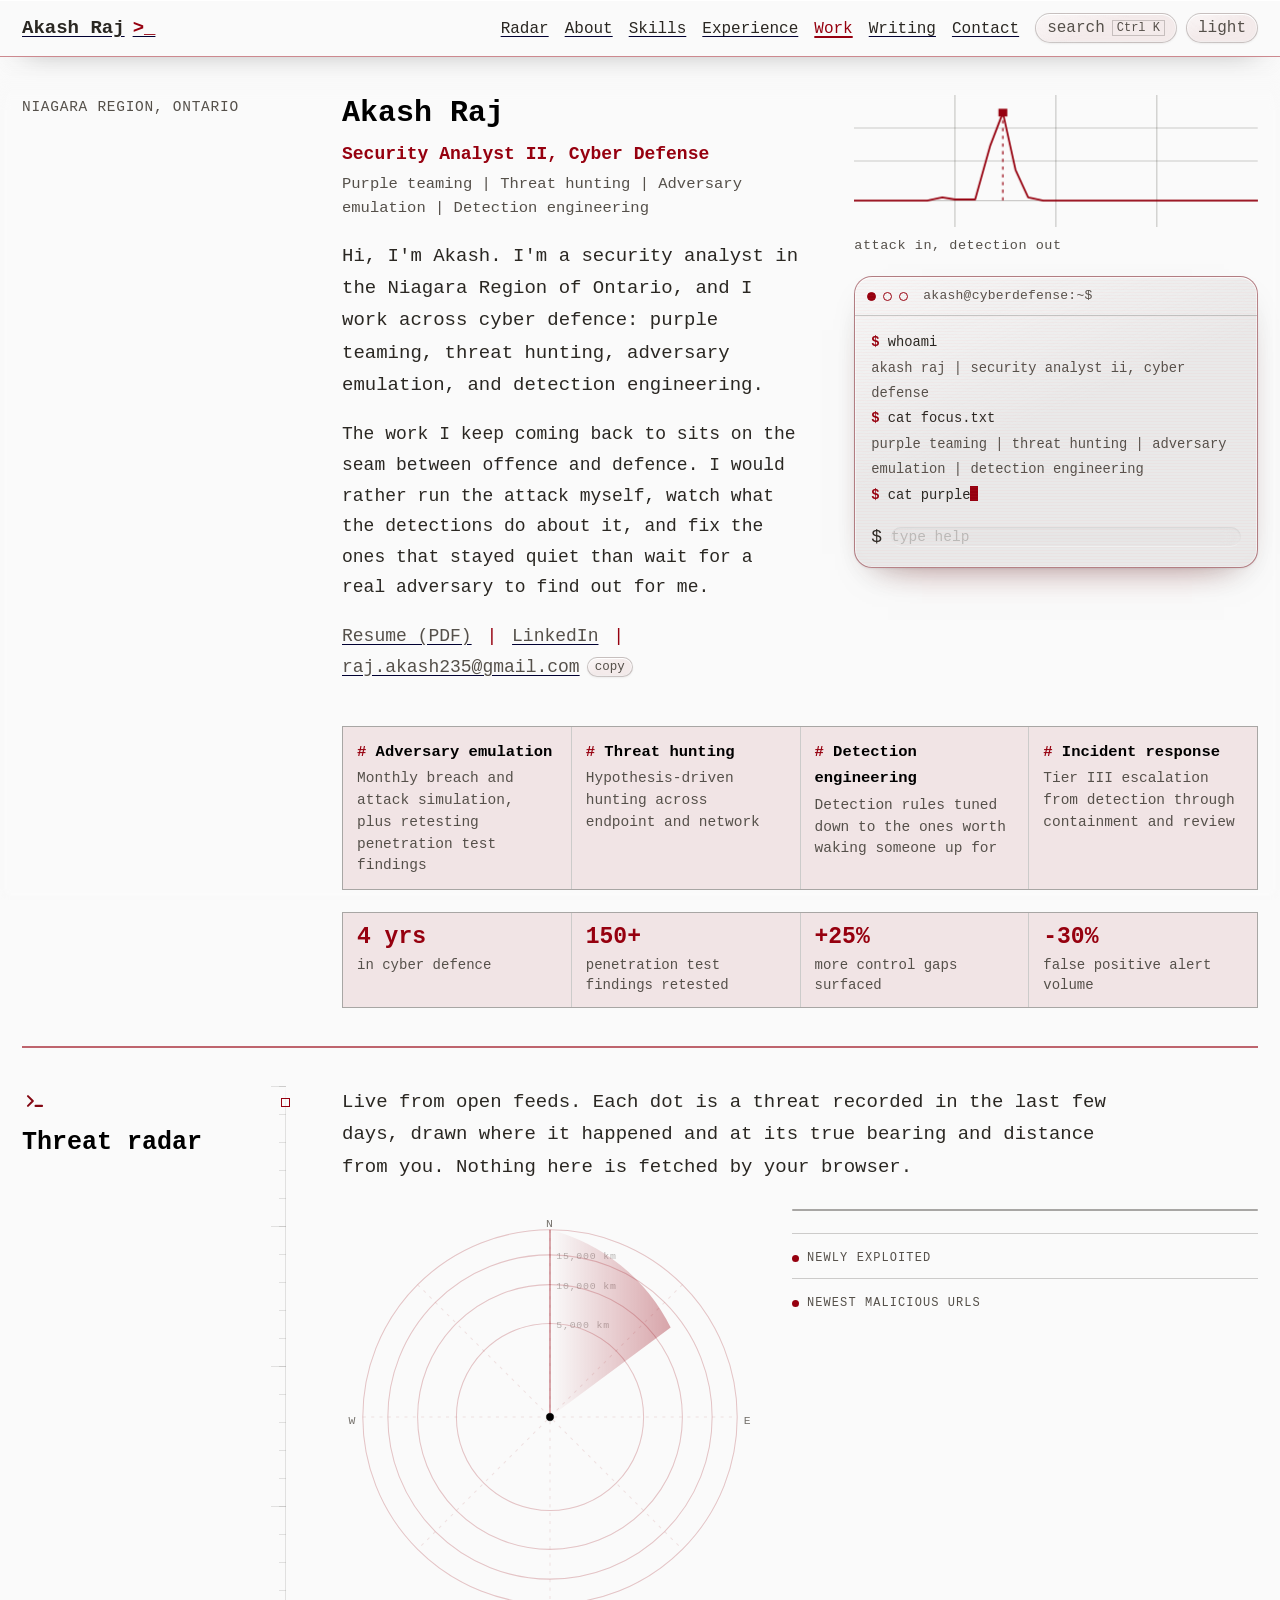
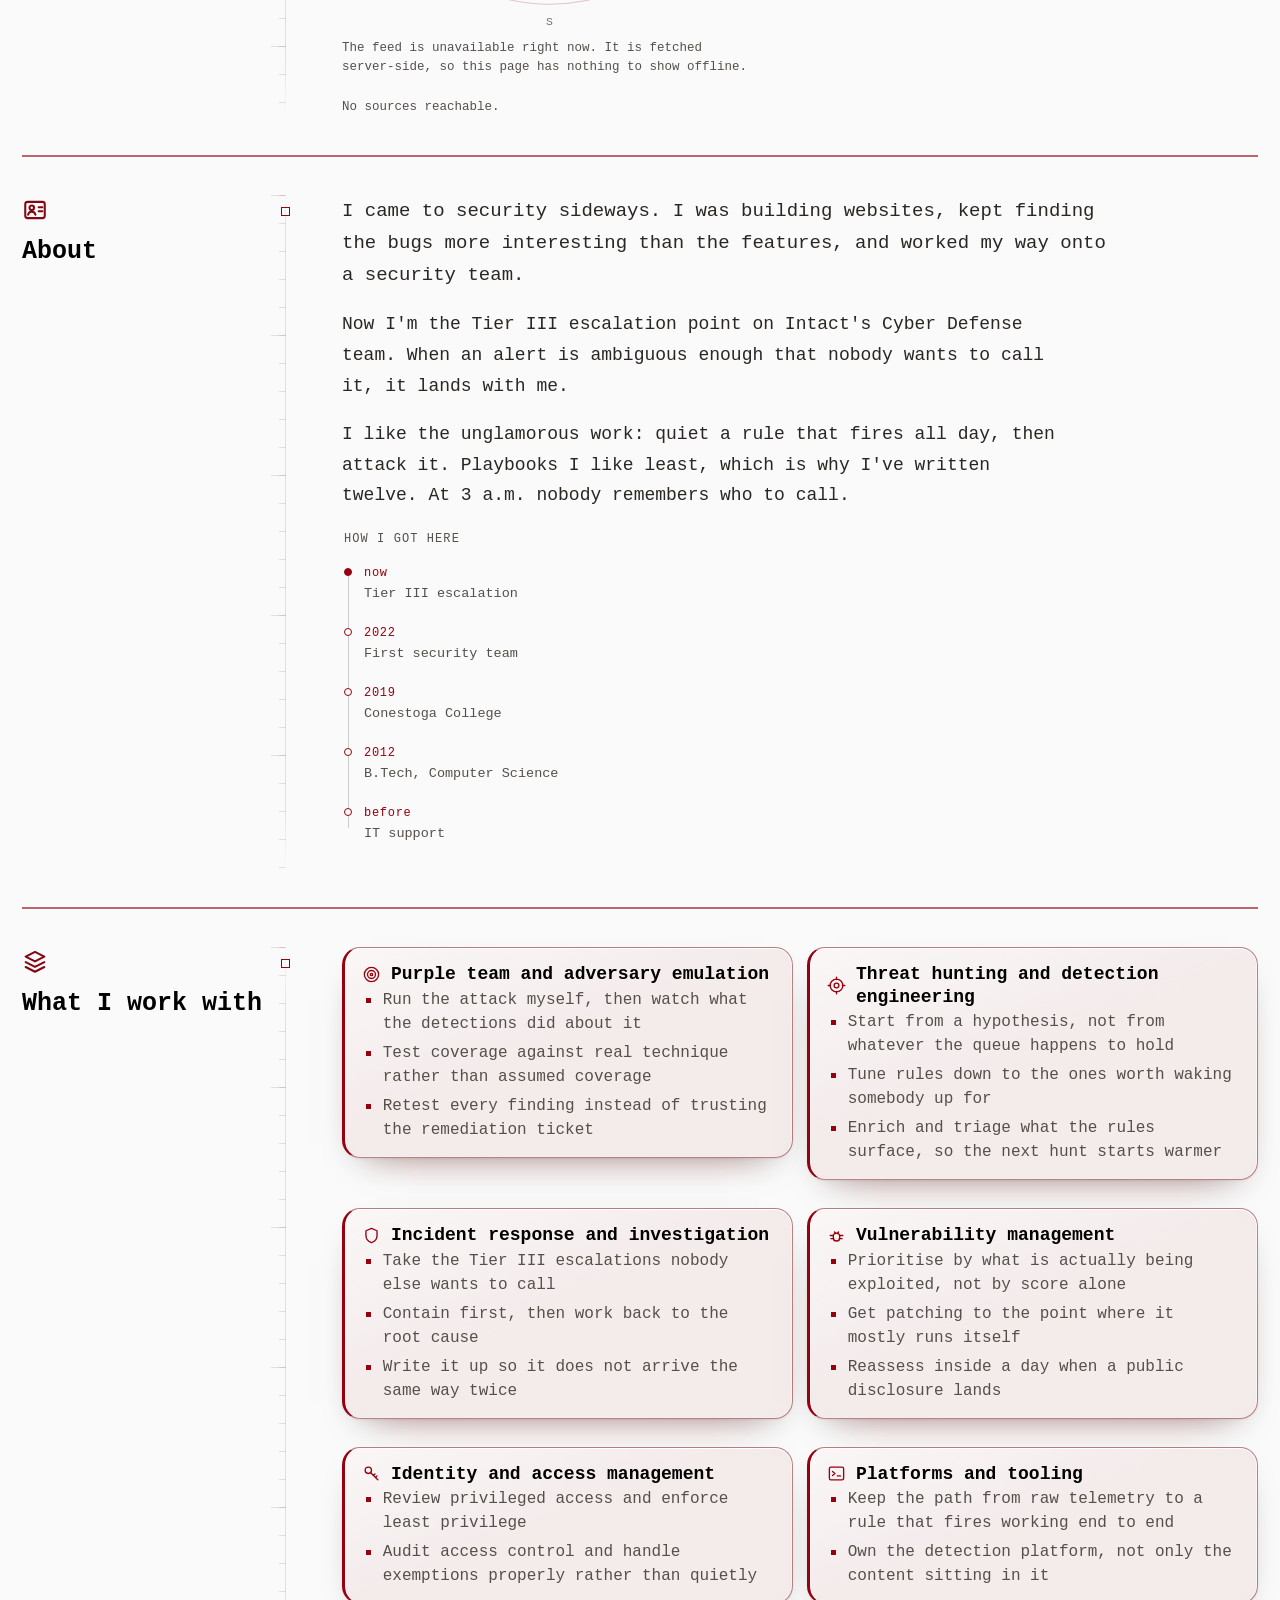
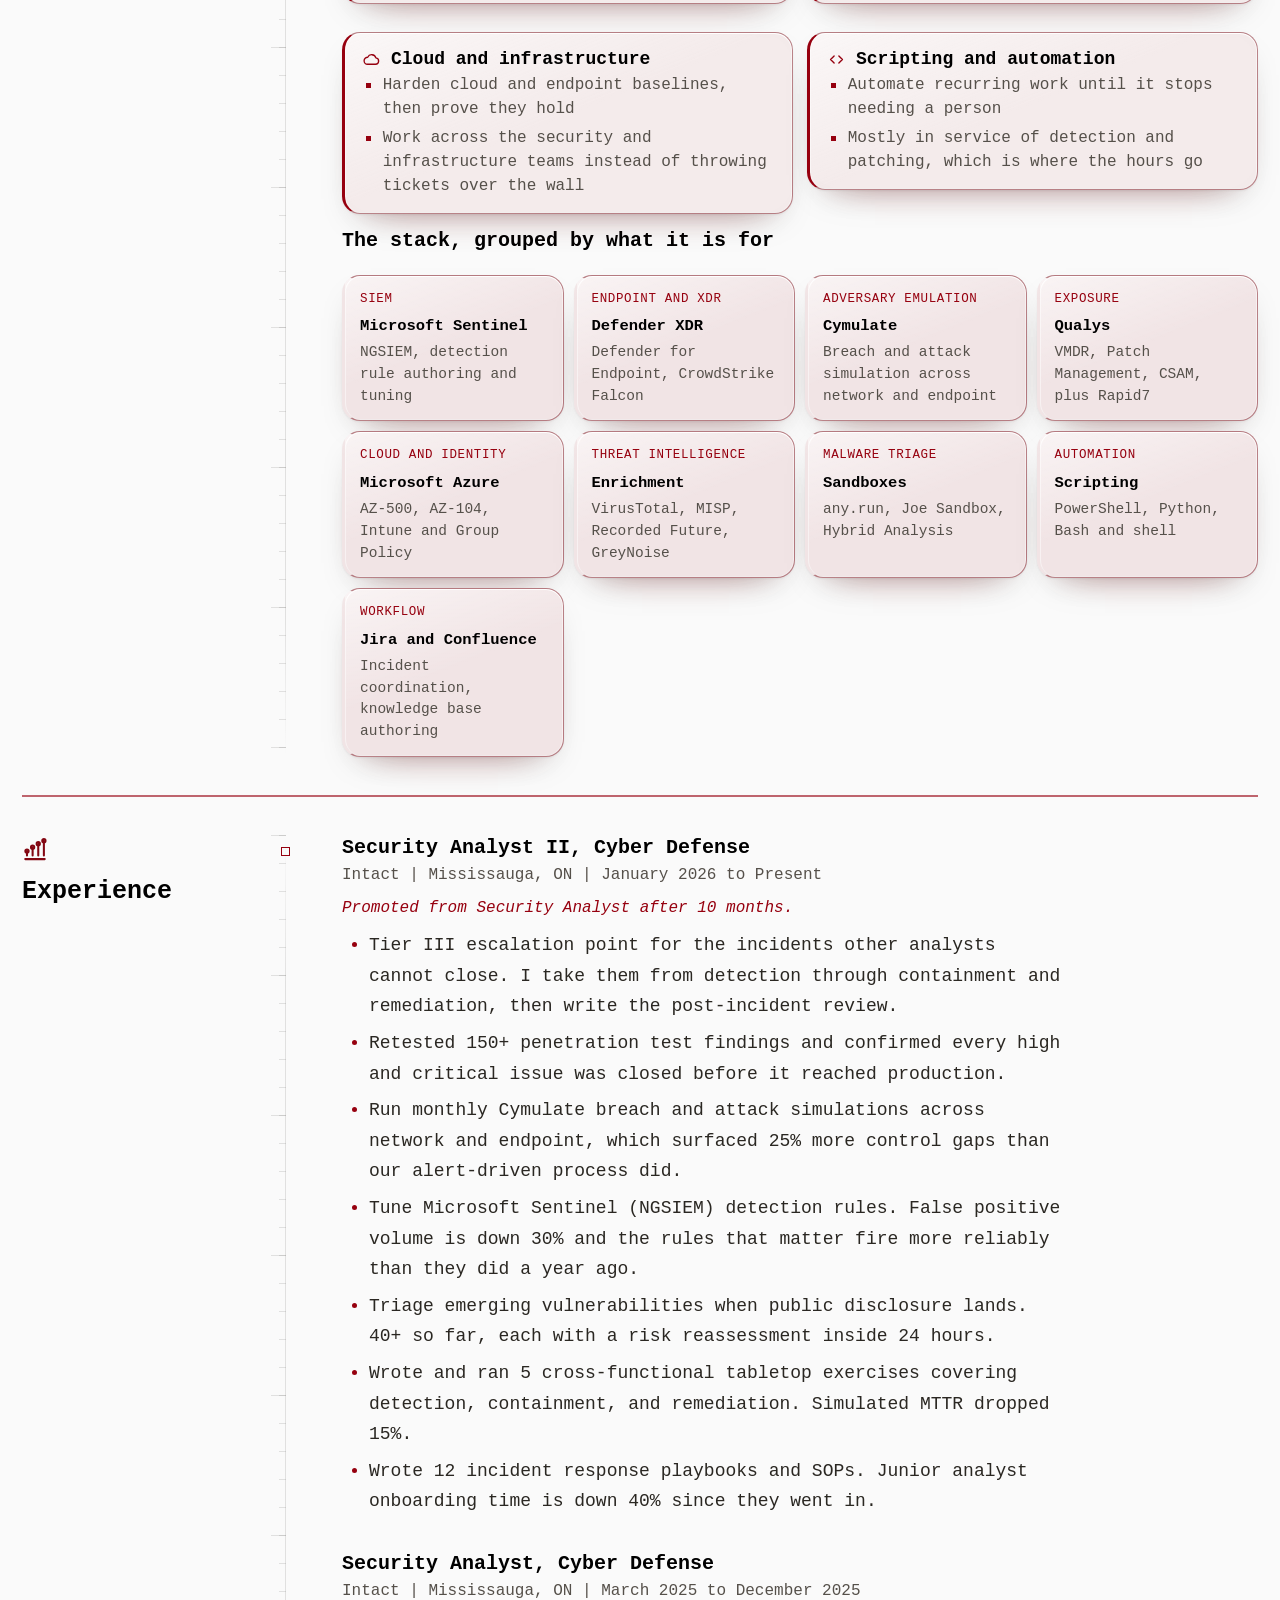
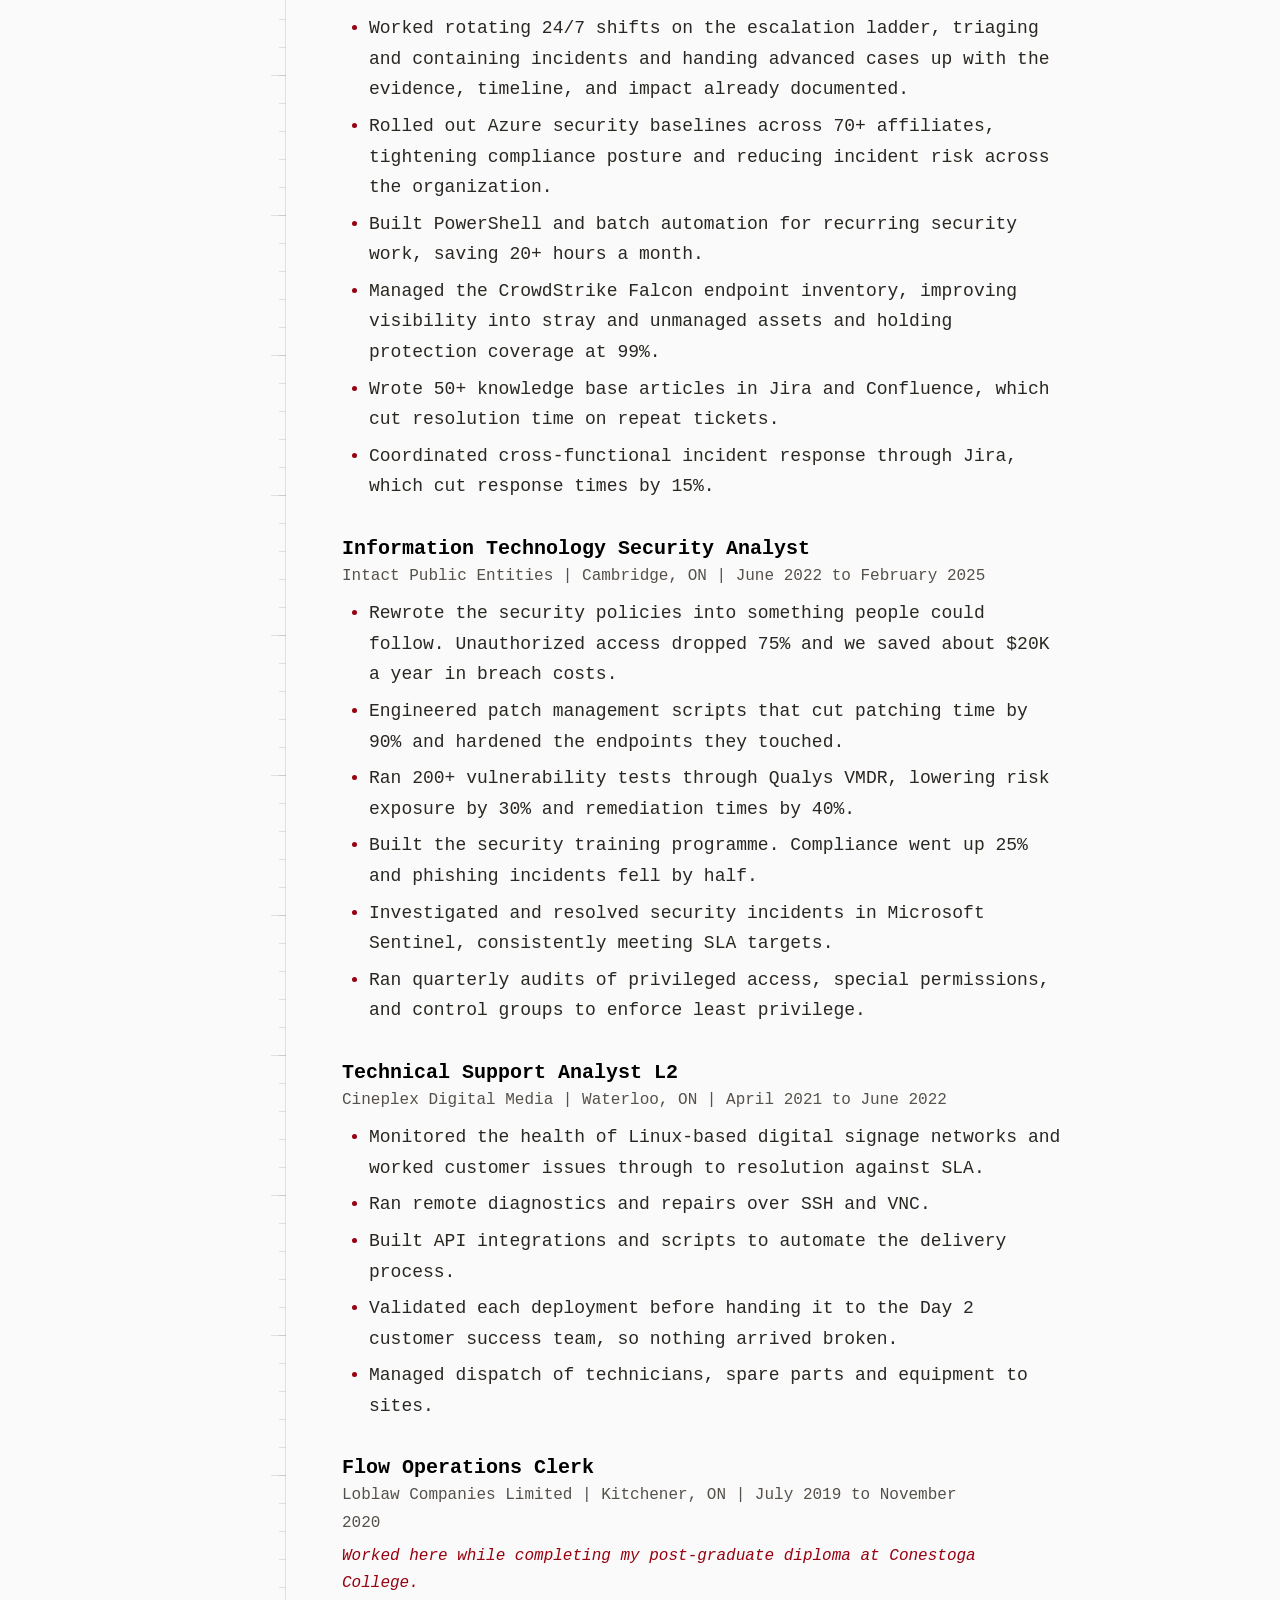
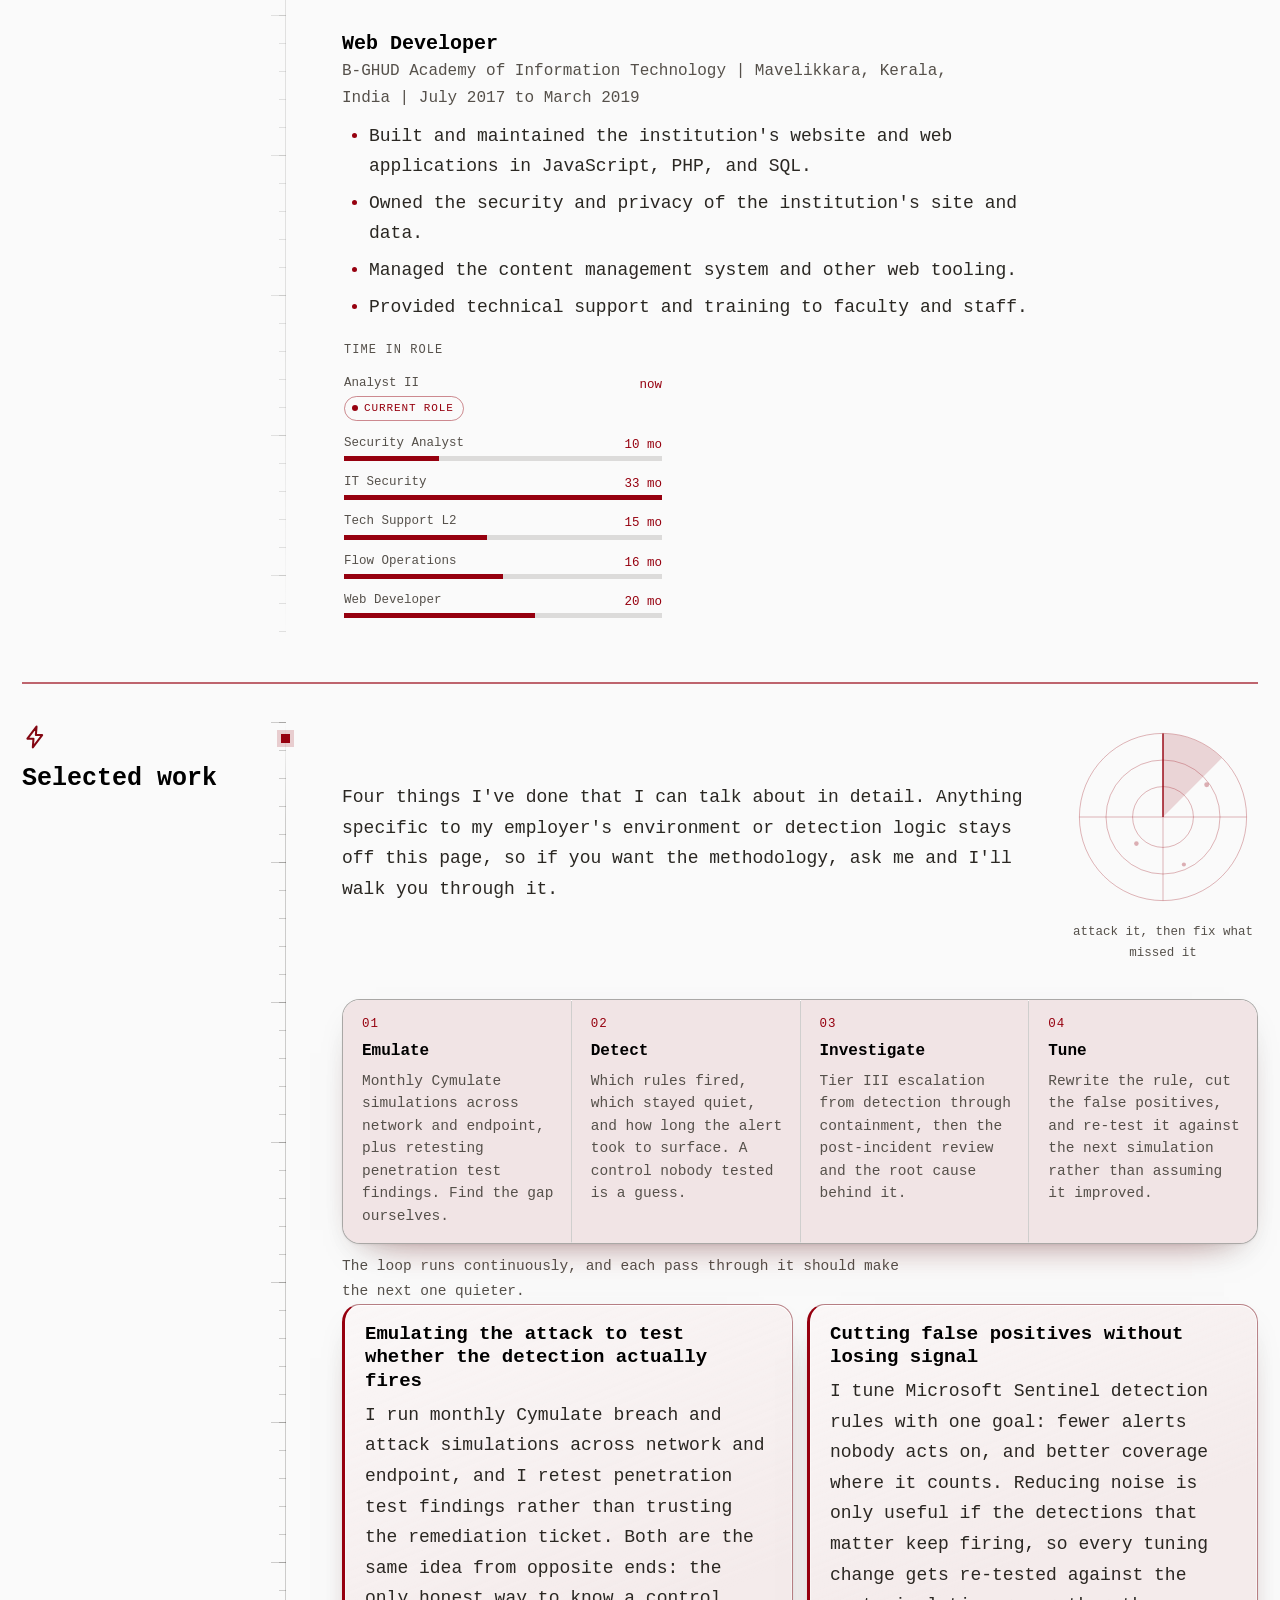
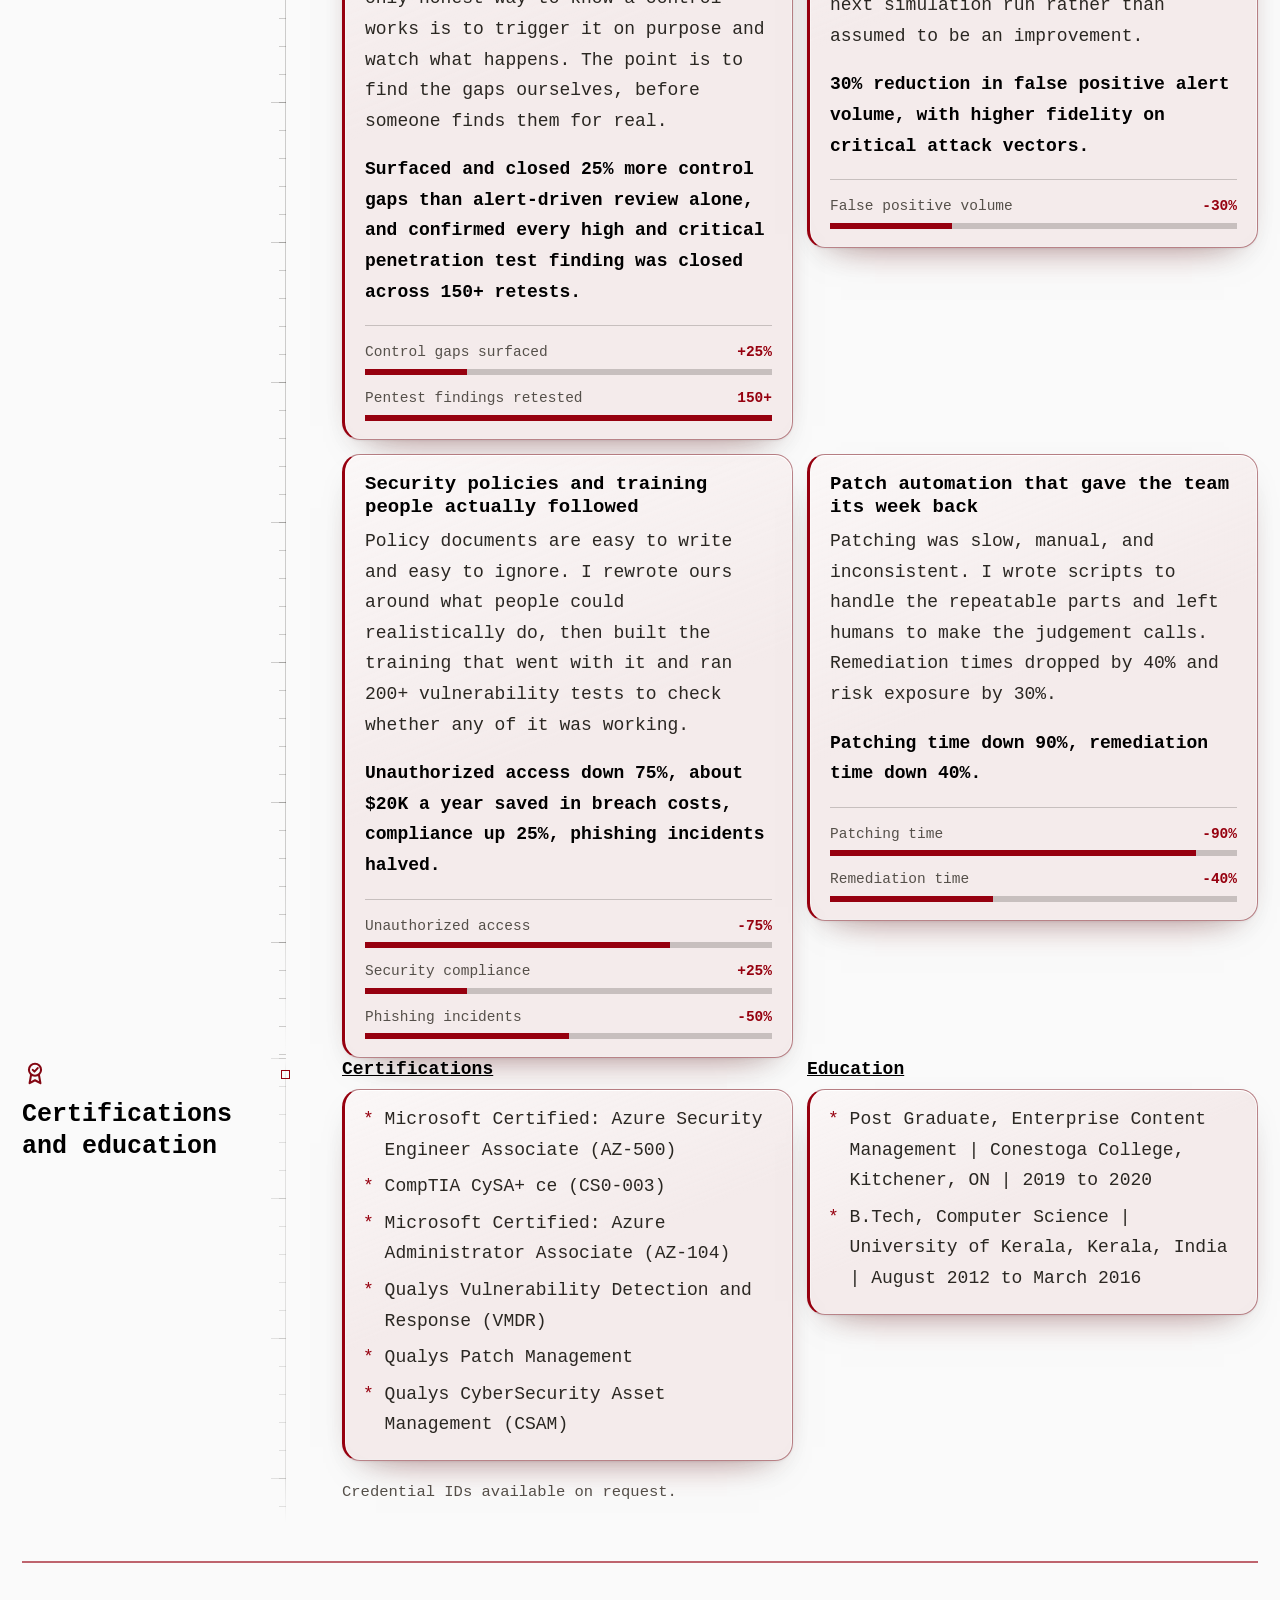
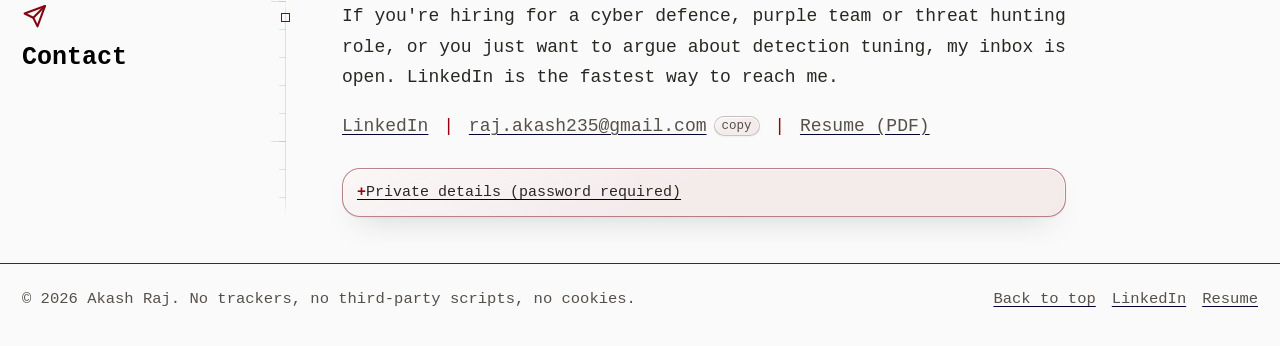
==== commit 1171f8fe: "Make the radar a real page, add CISA KEV, and handle stale data Audit first, and two of the premises" ====
--- a/index.html
+++ b/index.html
@@ -28,7 +28,7 @@
 <meta name="twitter:image" content="https://akashraj.ca/og.png">
 
 <link rel="icon" href="data:image/svg+xml,%3Csvg xmlns='http://www.w3.org/2000/svg' viewBox='0 0 64 64'%3E%3Crect width='64' height='64' fill='%23171819'/%3E%3Ctext x='32' y='42' font-family='Courier New,monospace' font-size='26' font-weight='bold' fill='%23FA7575' text-anchor='middle'%3EAR%3C/text%3E%3C/svg%3E">
-<link rel="stylesheet" href="styles.css?v=24">
+<link rel="stylesheet" href="styles.css?v=25">
 
 <!-- Apply the saved colour theme before first paint so there is no flash. -->
 <script>
@@ -205,7 +205,7 @@
           </p>
 
           <p class="contact-line">
-            <a href="resume/Akash_Raj_Resume.pdf?v=24" download>Resume (PDF)</a>
+            <a href="resume/Akash_Raj_Resume.pdf?v=25" download>Resume (PDF)</a>
             <span class="sep">|</span>
             <a href="https://www.linkedin.com/in/akashraj235" target="_blank" rel="noopener me">LinkedIn</a>
             <span class="sep">|</span>
@@ -372,15 +372,28 @@
           </figure>
 
           <div class="scope-side">
-            <dl class="scope-stats" id="scopeStats"></dl>
-
+            <dl class="scope-stats" id="scopeStats" aria-live="polite" aria-atomic="false"></dl>
+
+            <!-- CISA KEV gets its own block rather than a place in the ticker.
+                 Every entry in it is older than the newest URLhaus rows, so in
+                 a single time-ordered list it never surfaced - and a newly
+                 exploited CVE is the most actionable thing on this page. -->
+            <div class="feed feed-kev">
+              <p class="feed-head">
+                <span class="feed-dot" aria-hidden="true"></span>
+                Newly exploited
+                <span class="feed-count" id="kevCount"></span>
+              </p>
+              <ul class="feed-list" id="kevList" aria-live="polite"></ul>
+            </div>
             <div class="feed">
               <p class="feed-head">
                 <span class="feed-dot" aria-hidden="true"></span>
                 Newest malicious URLs
                 <span class="feed-count" id="feedCount"></span>
               </p>
-              <ul class="feed-list" id="feedList"></ul>
+              <p class="scope-stale" id="scopeStale" role="status" hidden></p>
+              <ul class="feed-list" id="feedList" aria-live="polite" aria-relevant="additions text"></ul>
             </div>
           </div>
         </div>
@@ -895,7 +908,7 @@
         <span class="sep">|</span>
         <a id="emailLinkFooter" href="#" data-user="raj.akash235" data-domain="gmail.com" rel="nofollow"><span class="email-label">Email me</span></a>
         <span class="sep">|</span>
-        <a href="resume/Akash_Raj_Resume.pdf?v=24" download>Resume (PDF)</a>
+        <a href="resume/Akash_Raj_Resume.pdf?v=25" download>Resume (PDF)</a>
       </p>
 
       <!-- Private details. The ciphertext below is AES-256-GCM; the password is
@@ -939,7 +952,7 @@
     <p class="footer-links">
       <a href="#top">Back to top</a>
       <a href="https://www.linkedin.com/in/akashraj235" target="_blank" rel="noopener me">LinkedIn</a>
-      <a href="resume/Akash_Raj_Resume.pdf?v=24" download>Resume</a>
+      <a href="resume/Akash_Raj_Resume.pdf?v=25" download>Resume</a>
     </p>
   </div>
 </footer>
@@ -947,10 +960,10 @@
 <!-- The rain runs site-wide now, but the portfolio gets a quieter setting than
      the essays: this page is dense with text, so it is tuned to read as texture
      rather than as something moving behind the paragraphs. See .rain-quiet. -->
-<script src="matrix.js?v=24" defer></script>
-<script src="vault.js?v=24" defer></script>
-<script src="main.js?v=24" defer></script>
-<script src="ui.js?v=24" defer></script>
-<script src="radar.js?v=24" defer></script>
+<script src="matrix.js?v=25" defer></script>
+<script src="vault.js?v=25" defer></script>
+<script src="main.js?v=25" defer></script>
+<script src="ui.js?v=25" defer></script>
+<script src="radar.js?v=25" defer></script>
 </body>
 </html>
--- a/styles.css
+++ b/styles.css
@@ -755,8 +755,26 @@
   margin: 3px 0 0;
   font-size: 12.5px;
   line-height: 1.4;
-  color: var(--light-font-color);
-}
+  /* Body weight, not secondary. The card carries a 9% accent tint over the
+     glass, and --light-font-color only cleared 4.5:1 against that in one of
+     the five palettes - 3.94:1 in cyberpunk. The hierarchy here comes from the
+     number above it being 21px and accent-coloured, not from muting this. */
+  color: var(--font-color);
+}
+
+/* Shown only when something upstream failed or the last fetch did. A panel of
+   old numbers with no note is worse than no panel, because it looks live. */
+.scope-stale {
+  margin: 0 0 12px;
+  padding: 8px 11px;
+  font-size: 12.5px;
+  line-height: 1.5;
+  color: var(--font-color);
+  border-left: 3px solid var(--accent-color);
+  background: color-mix(in srgb, var(--accent-color) 12%, transparent);
+  border-radius: 0 var(--glass-radius-sm) var(--glass-radius-sm) 0;
+}
+.scope-stale[hidden] { display: none; }
 
 /* ---------- Live feed ---------- */
 .feed { border-top: 1px solid var(--edge); padding-top: 14px; }
@@ -793,7 +811,16 @@
 }
 .feed-row:last-child { border-bottom: 0; }
 .feed-when { color: var(--light-font-color); opacity: .75; }
-.feed-what { min-width: 0; color: var(--font-color); overflow-wrap: anywhere; }
+.feed-what { min-width: 0; color: var(--font-color); }
+.feed-text,
+.feed-tags {
+  display: -webkit-box;
+  -webkit-box-orient: vertical;
+  -webkit-line-clamp: 2;
+  line-clamp: 2;
+  overflow: hidden;
+  overflow-wrap: anywhere;
+}
 .feed-threat {
   display: block;
   font-size: 11px;
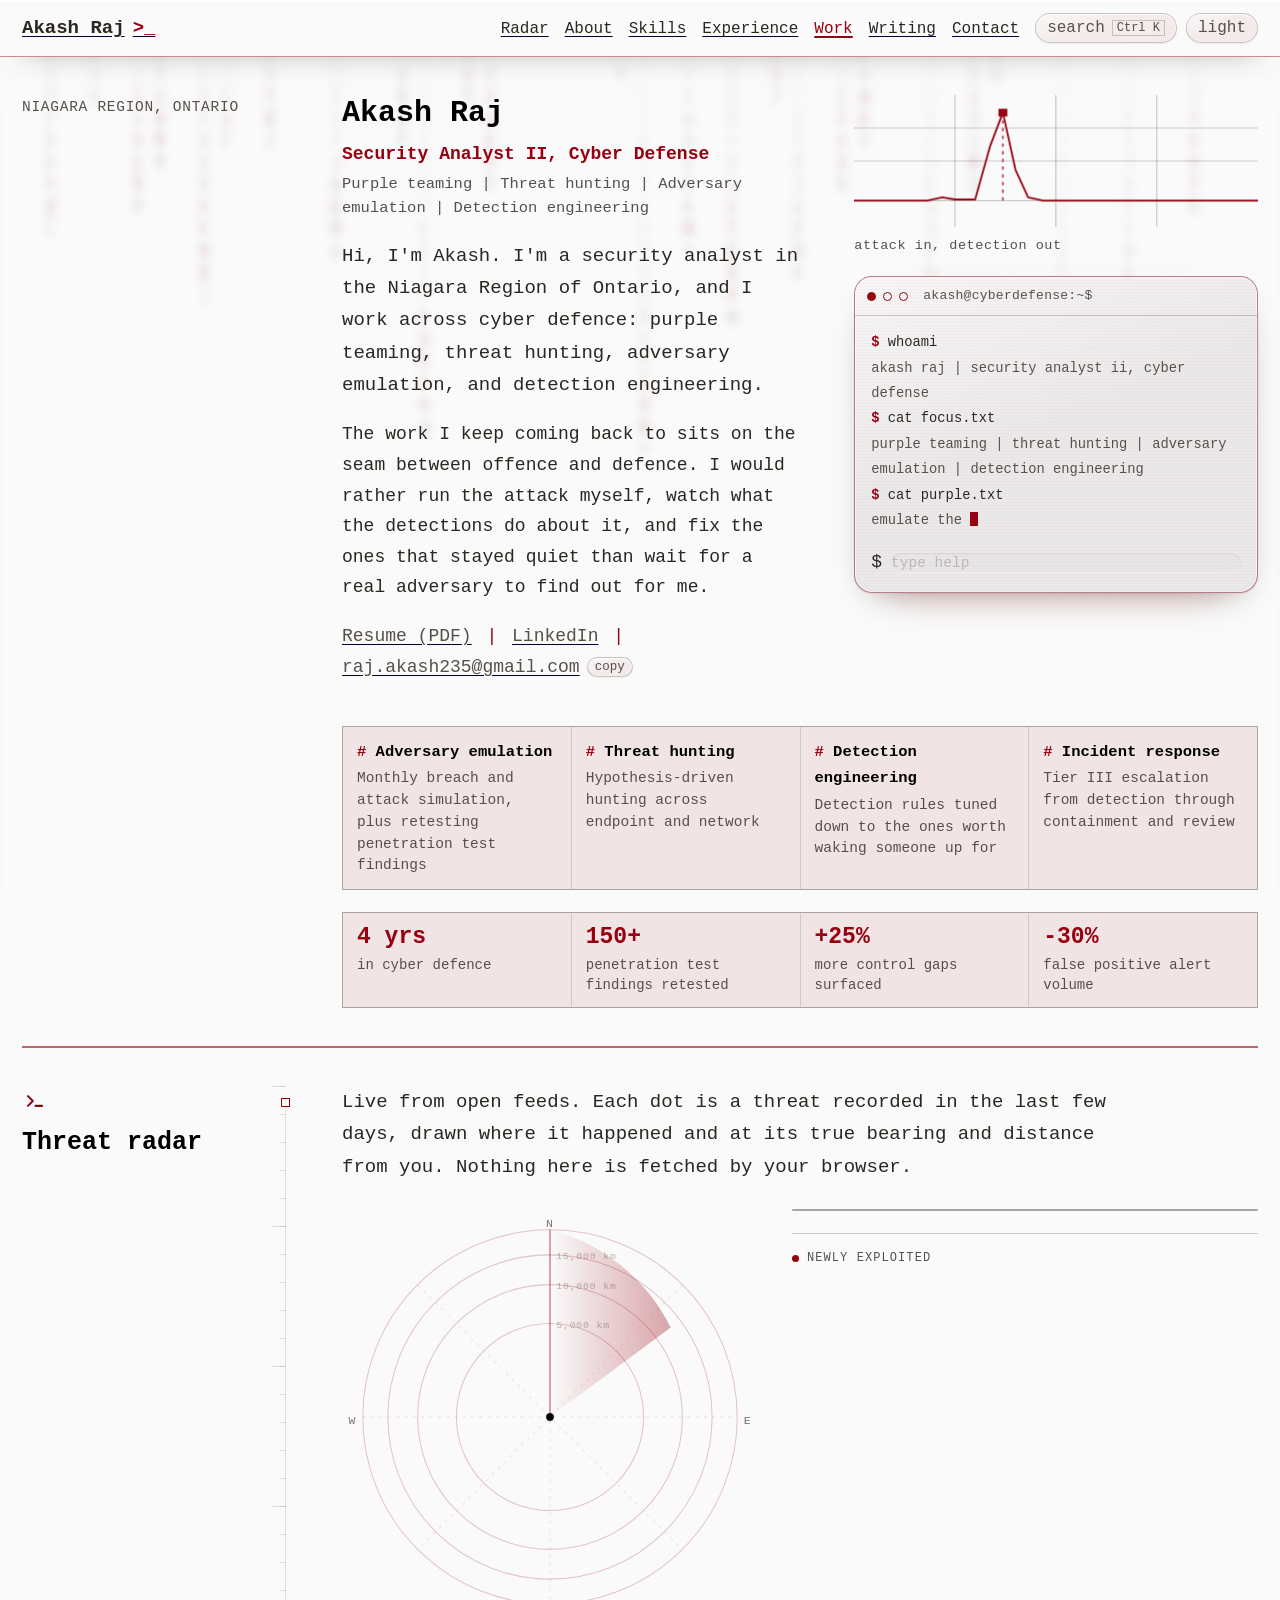
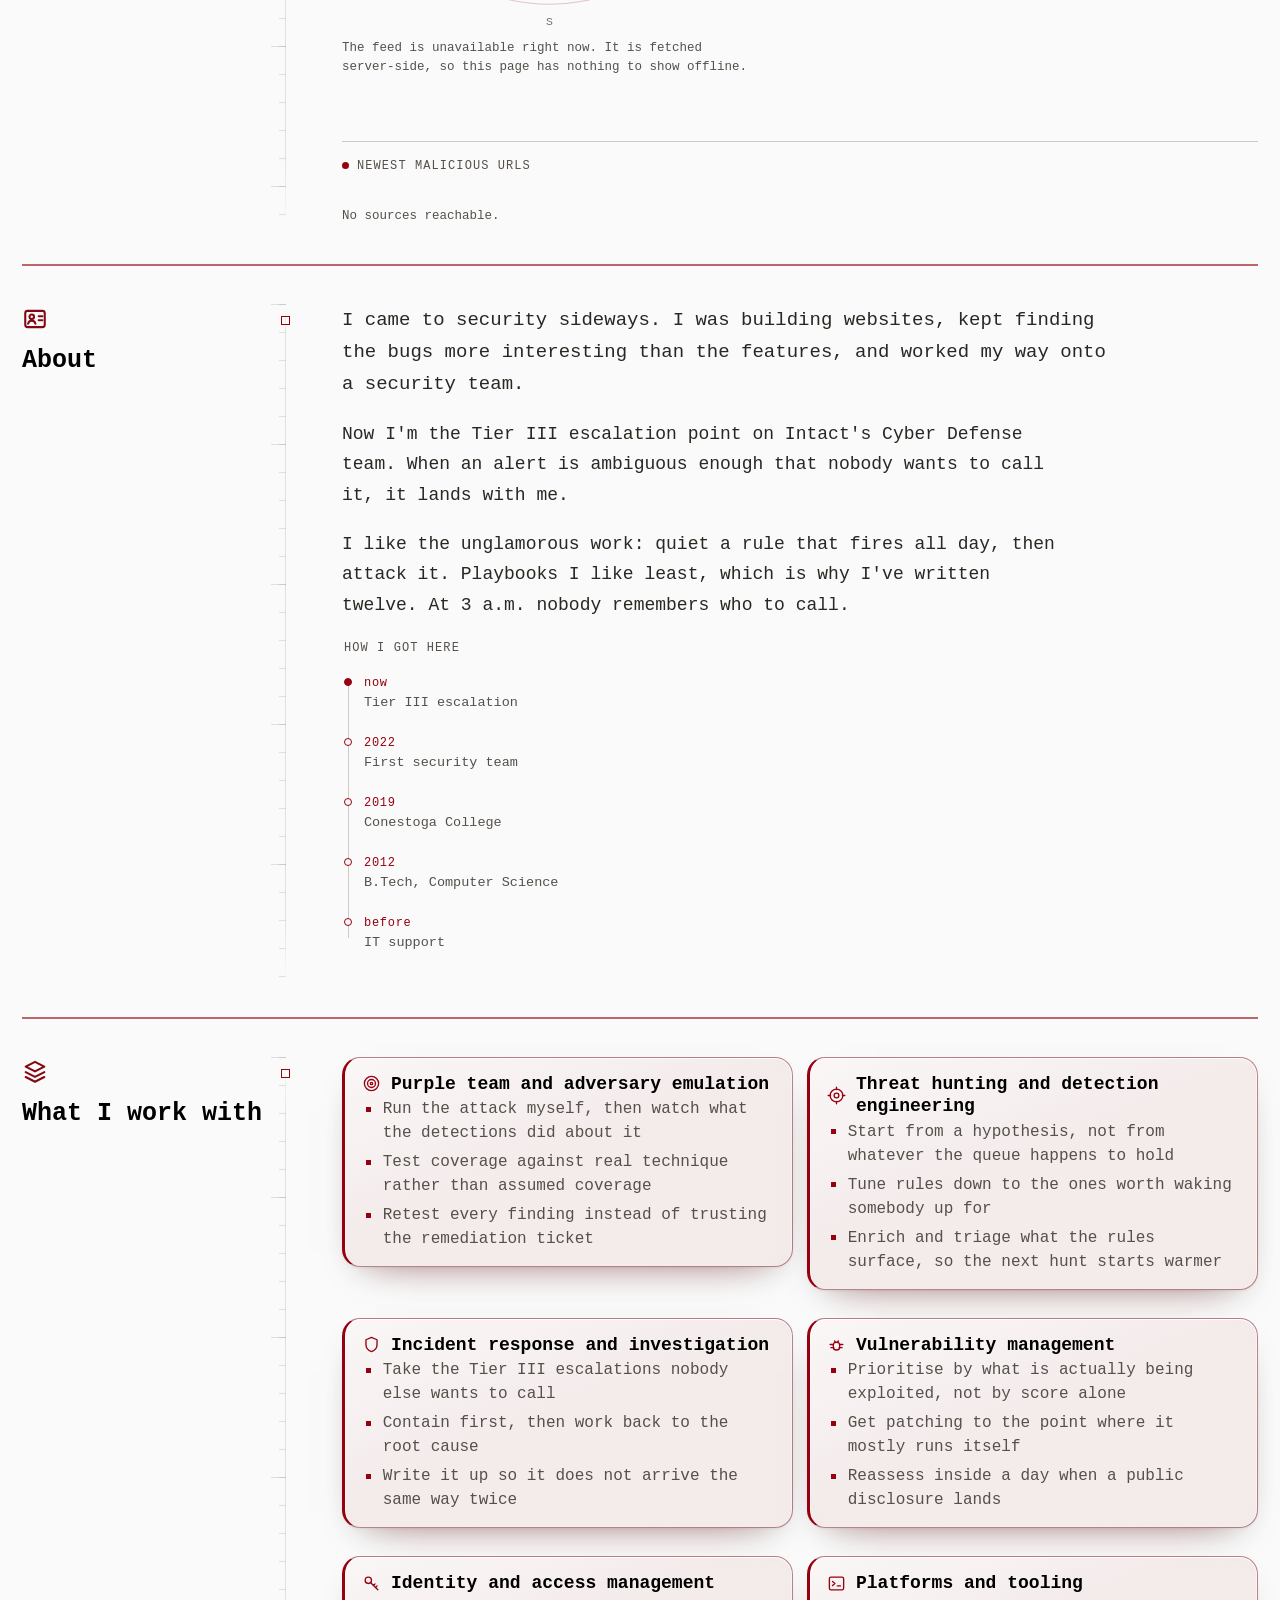
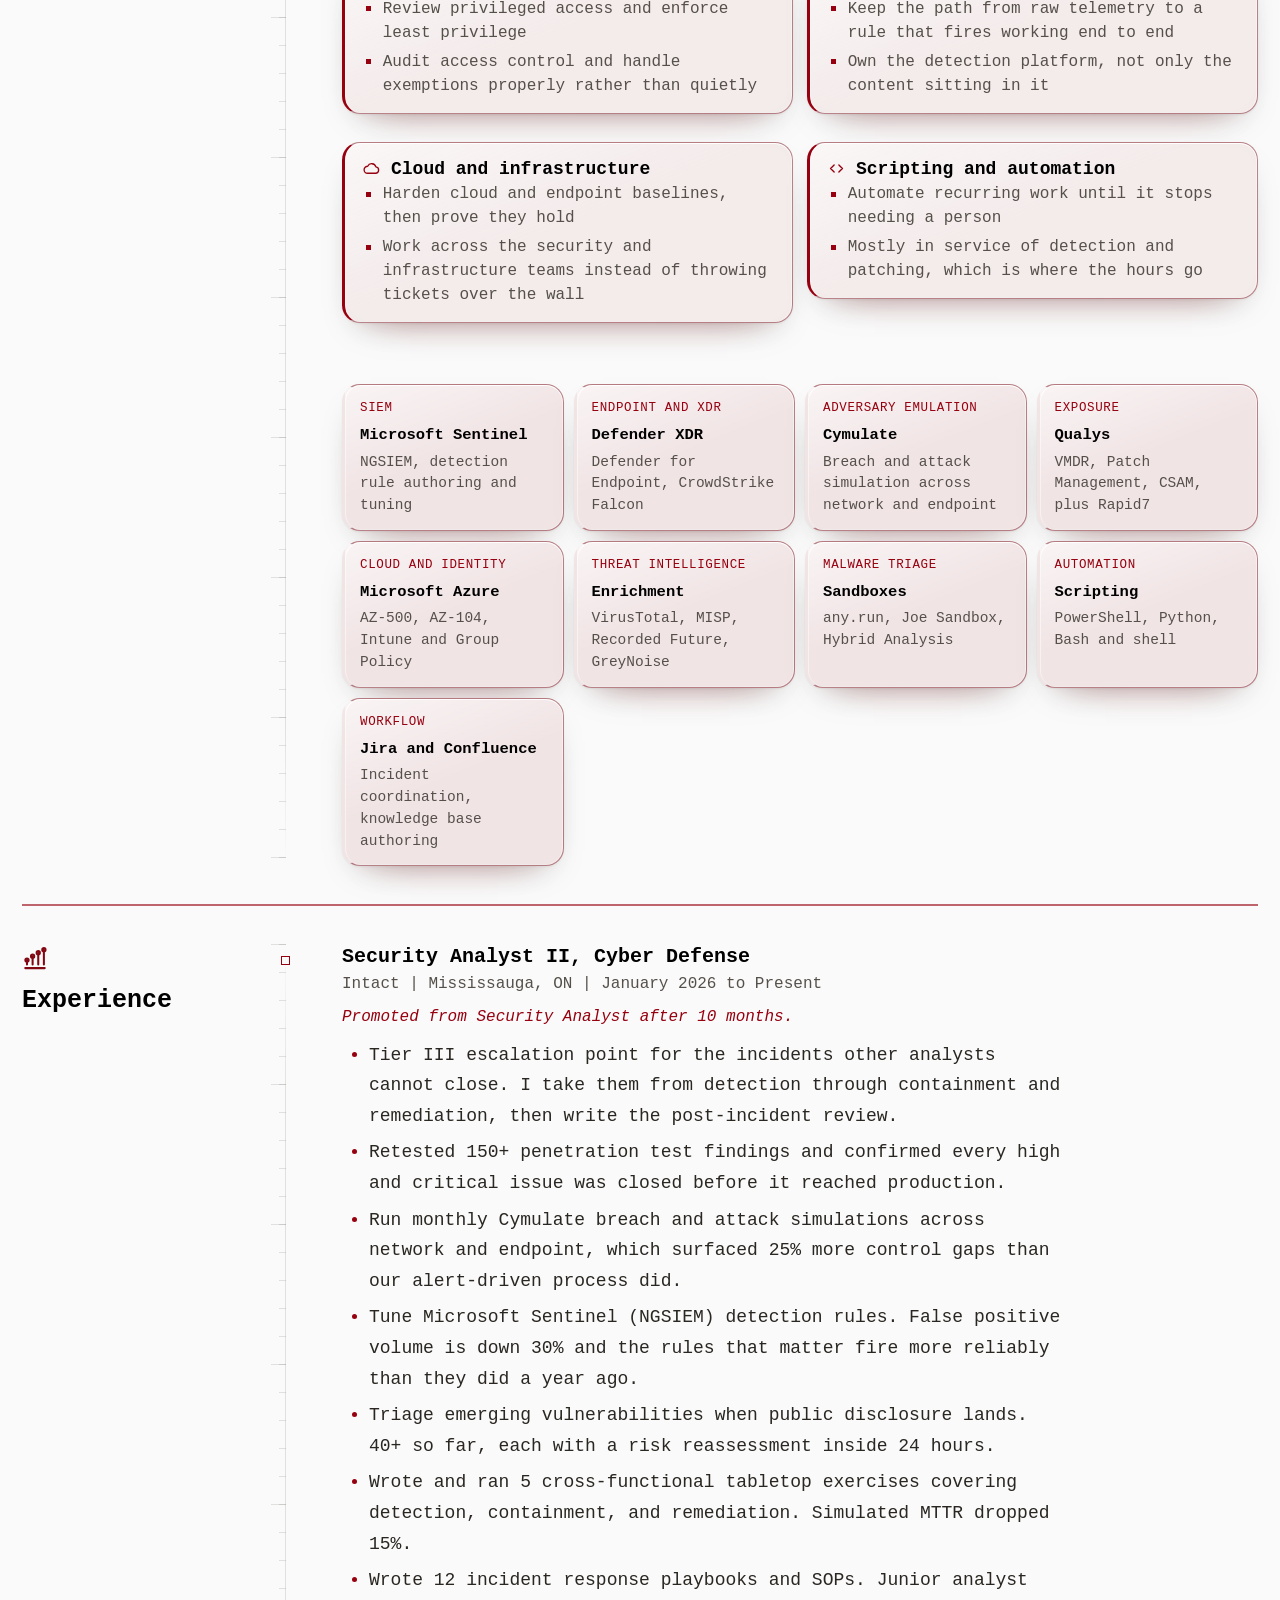
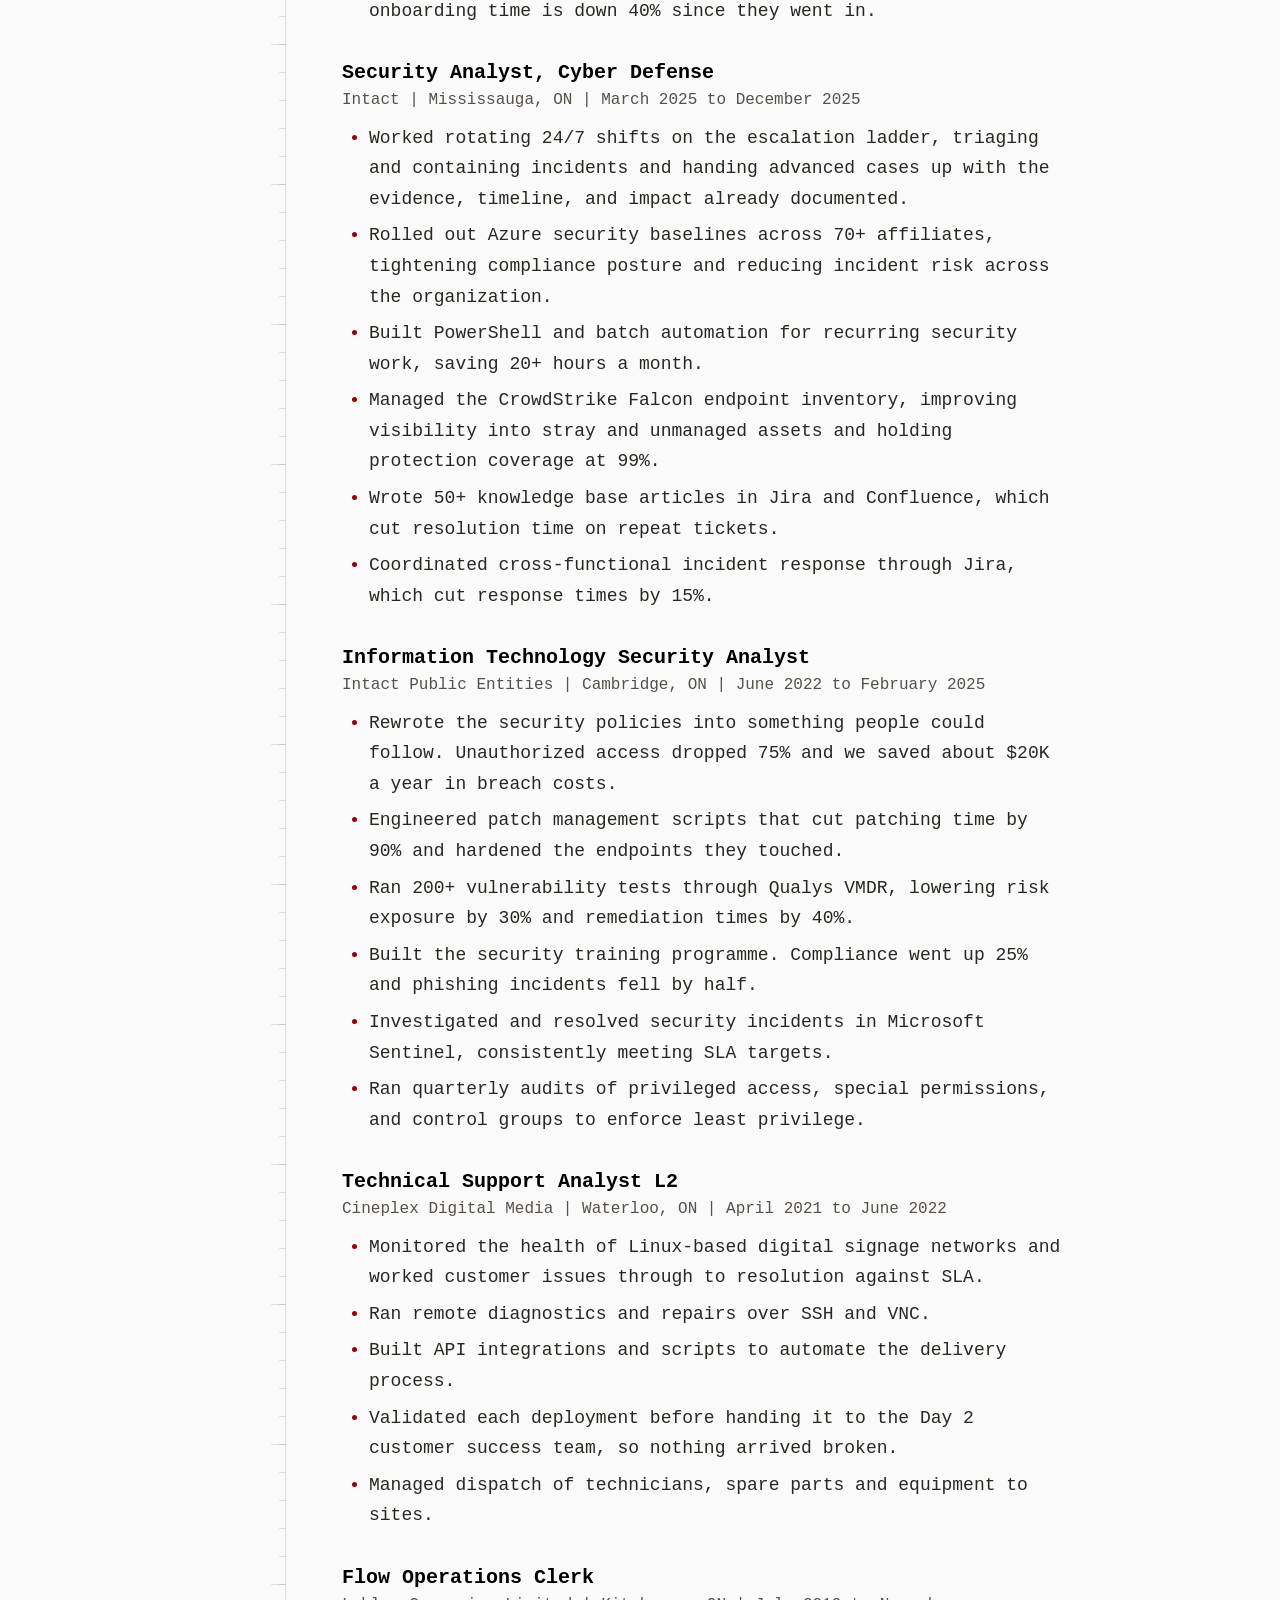
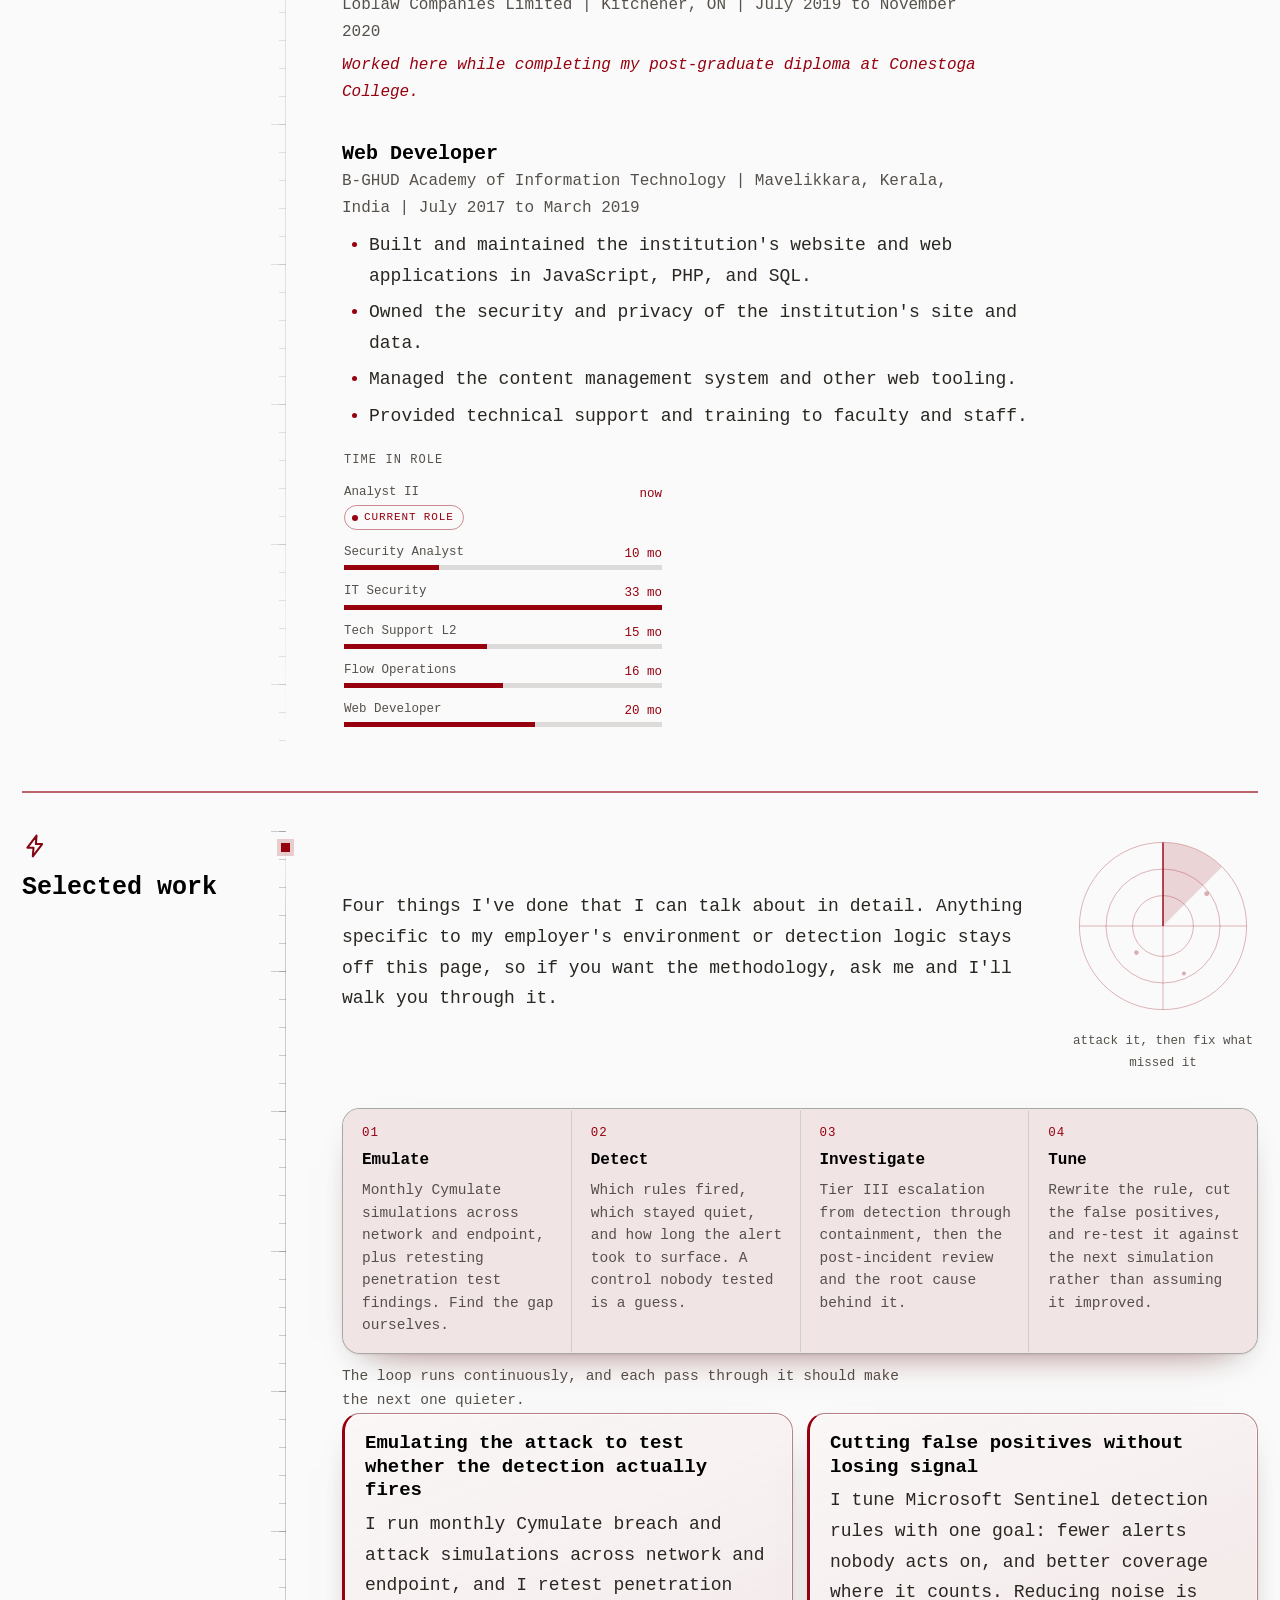
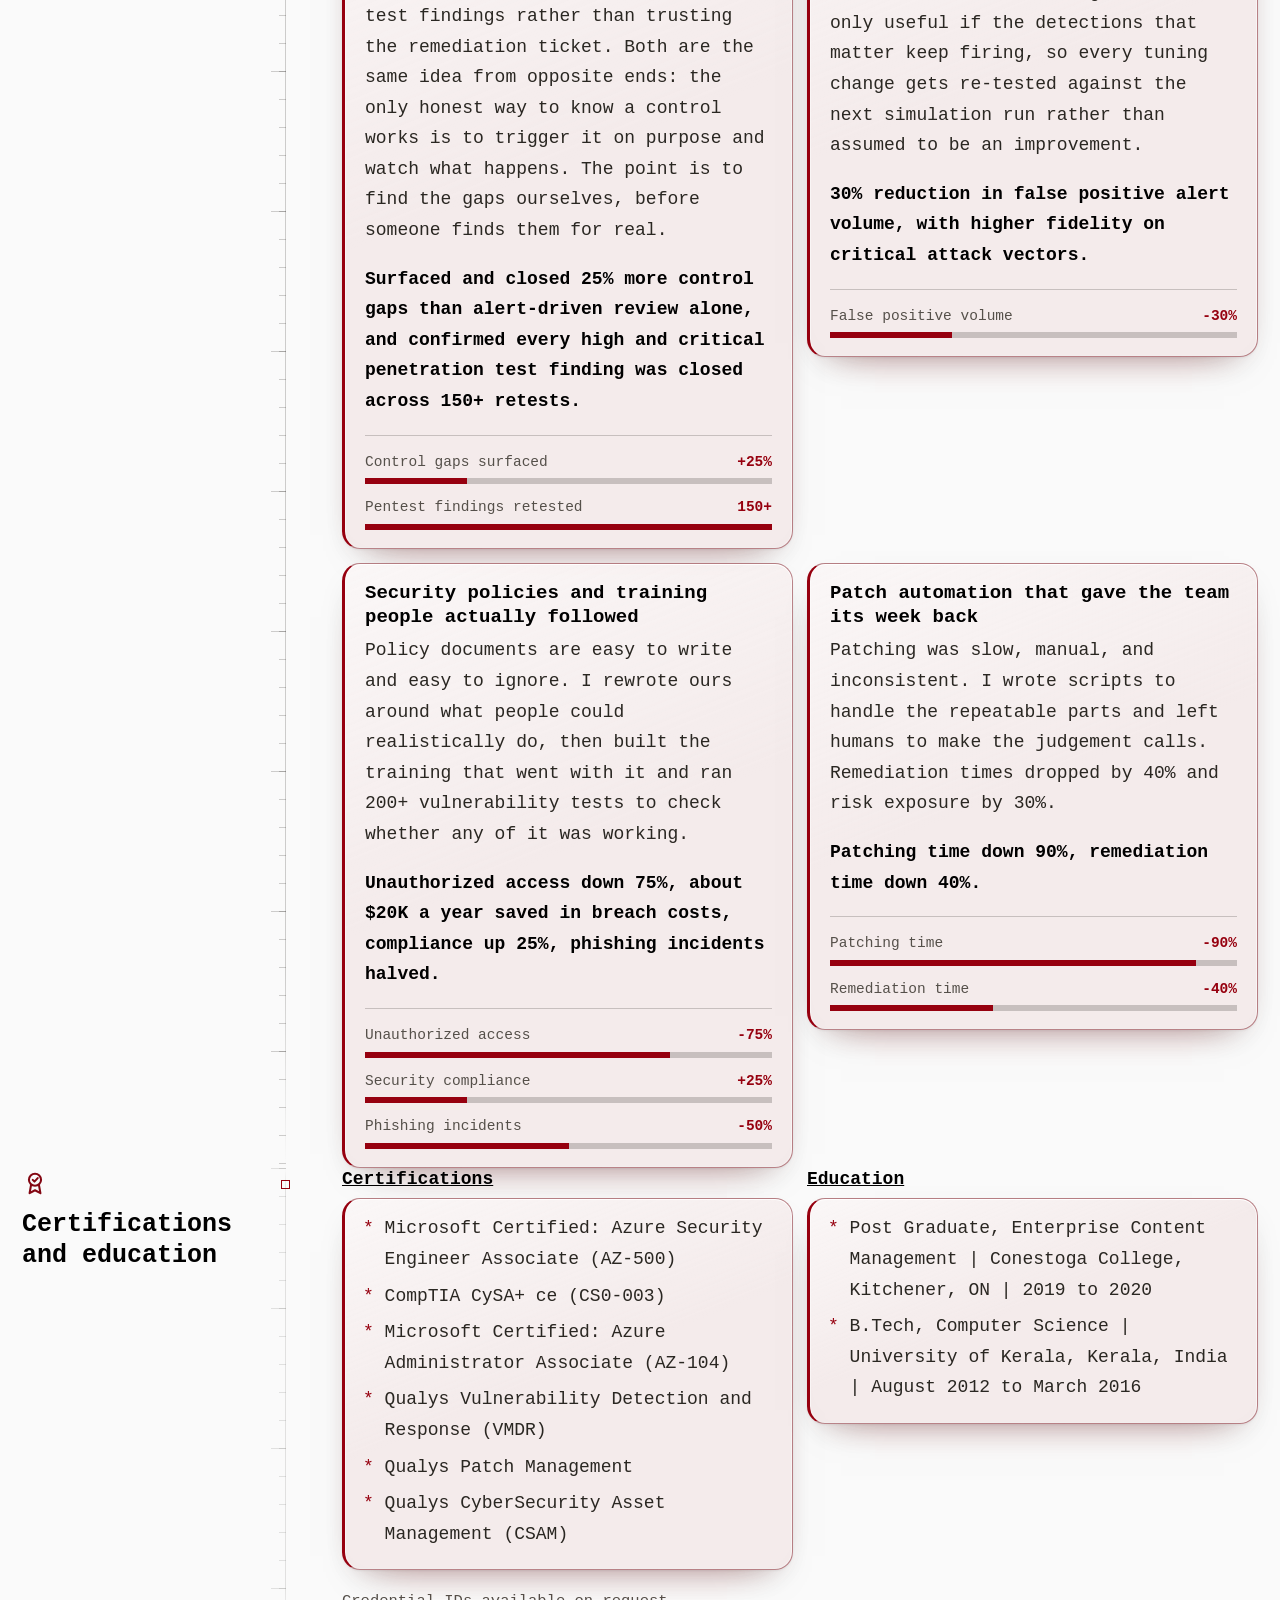
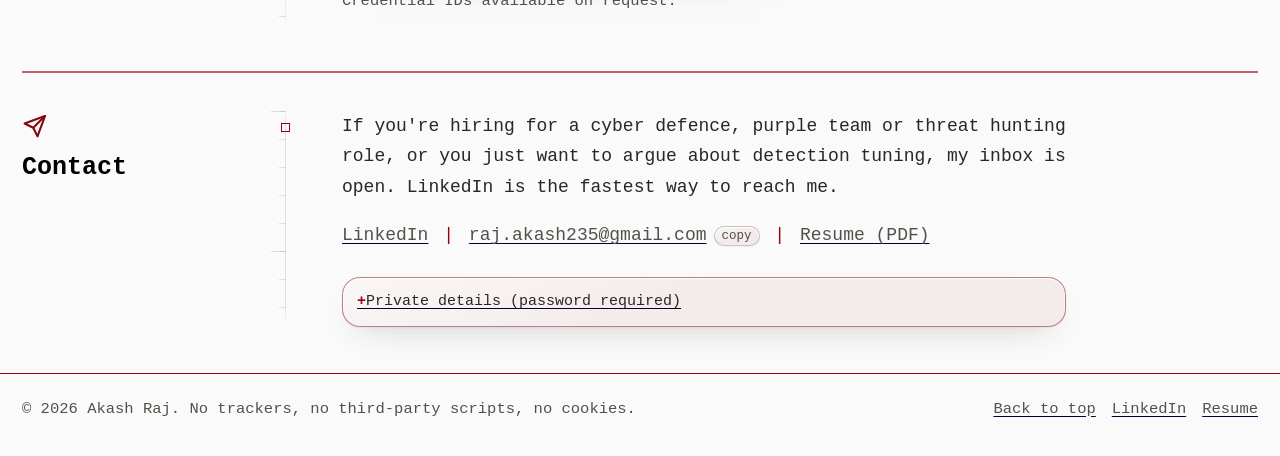
==== commit 5486c447: "Fix the radar's column imbalance and make the feed refresh every 20s Alignment. The panel was two co" ====
--- a/index.html
+++ b/index.html
@@ -28,7 +28,7 @@
 <meta name="twitter:image" content="https://akashraj.ca/og.png">
 
 <link rel="icon" href="data:image/svg+xml,%3Csvg xmlns='http://www.w3.org/2000/svg' viewBox='0 0 64 64'%3E%3Crect width='64' height='64' fill='%23171819'/%3E%3Ctext x='32' y='42' font-family='Courier New,monospace' font-size='26' font-weight='bold' fill='%23FA7575' text-anchor='middle'%3EAR%3C/text%3E%3C/svg%3E">
-<link rel="stylesheet" href="styles.css?v=25">
+<link rel="stylesheet" href="styles.css?v=26">
 
 <!-- Apply the saved colour theme before first paint so there is no flash. -->
 <script>
@@ -205,7 +205,7 @@
           </p>
 
           <p class="contact-line">
-            <a href="resume/Akash_Raj_Resume.pdf?v=25" download>Resume (PDF)</a>
+            <a href="resume/Akash_Raj_Resume.pdf?v=26" download>Resume (PDF)</a>
             <span class="sep">|</span>
             <a href="https://www.linkedin.com/in/akashraj235" target="_blank" rel="noopener me">LinkedIn</a>
             <span class="sep">|</span>
@@ -386,7 +386,10 @@
               </p>
               <ul class="feed-list" id="kevList" aria-live="polite"></ul>
             </div>
-            <div class="feed">
+          </div>
+        
+
+        <div class="feed radar-feed">
               <p class="feed-head">
                 <span class="feed-dot" aria-hidden="true"></span>
                 Newest malicious URLs
@@ -395,8 +398,7 @@
               <p class="scope-stale" id="scopeStale" role="status" hidden></p>
               <ul class="feed-list" id="feedList" aria-live="polite" aria-relevant="additions text"></ul>
             </div>
-          </div>
-        </div>
+</div>
 
         <p class="scope-sources" id="scopeSources">
           Loading sources…
@@ -908,7 +910,7 @@
         <span class="sep">|</span>
         <a id="emailLinkFooter" href="#" data-user="raj.akash235" data-domain="gmail.com" rel="nofollow"><span class="email-label">Email me</span></a>
         <span class="sep">|</span>
-        <a href="resume/Akash_Raj_Resume.pdf?v=25" download>Resume (PDF)</a>
+        <a href="resume/Akash_Raj_Resume.pdf?v=26" download>Resume (PDF)</a>
       </p>
 
       <!-- Private details. The ciphertext below is AES-256-GCM; the password is
@@ -952,7 +954,7 @@
     <p class="footer-links">
       <a href="#top">Back to top</a>
       <a href="https://www.linkedin.com/in/akashraj235" target="_blank" rel="noopener me">LinkedIn</a>
-      <a href="resume/Akash_Raj_Resume.pdf?v=25" download>Resume</a>
+      <a href="resume/Akash_Raj_Resume.pdf?v=26" download>Resume</a>
     </p>
   </div>
 </footer>
@@ -960,10 +962,10 @@
 <!-- The rain runs site-wide now, but the portfolio gets a quieter setting than
      the essays: this page is dense with text, so it is tuned to read as texture
      rather than as something moving behind the paragraphs. See .rain-quiet. -->
-<script src="matrix.js?v=25" defer></script>
-<script src="vault.js?v=25" defer></script>
-<script src="main.js?v=25" defer></script>
-<script src="ui.js?v=25" defer></script>
-<script src="radar.js?v=25" defer></script>
+<script src="matrix.js?v=26" defer></script>
+<script src="vault.js?v=26" defer></script>
+<script src="main.js?v=26" defer></script>
+<script src="ui.js?v=26" defer></script>
+<script src="radar.js?v=26" defer></script>
 </body>
 </html>
--- a/styles.css
+++ b/styles.css
@@ -630,6 +630,24 @@
   margin: 26px 0 0;
 }
 
+/* The ticker runs the full width under both columns, and its rows go two
+   across. In the side column it was 736px tall against a 505px scope, so the
+   left column bottomed out halfway down the panel and the rest was empty. */
+/* Three items in a two-column grid auto-place the third into column one, which
+   is what happened here: the ticker came out 416px wide, under the scope. */
+.radar-feed { grid-column: 1 / -1; margin: 30px 0 0; }
+.radar-feed .feed-list {
+  display: grid;
+  grid-template-columns: repeat(2, minmax(0, 1fr));
+  gap: 0 30px;
+  align-content: start;
+}
+.radar-feed .feed-row:nth-last-child(-n+2) { border-bottom: 0; }
+@media (max-width: 820px) {
+  .radar-feed .feed-list { grid-template-columns: minmax(0, 1fr); gap: 0; }
+  .radar-feed .feed-row:nth-last-child(2) { border-bottom: 1px solid color-mix(in srgb, var(--edge) 45%, transparent); }
+}
+
 .scope { margin: 0; }
 .scope-svg {
   display: block;
@@ -810,6 +828,18 @@
   line-height: 1.45;
 }
 .feed-row:last-child { border-bottom: 0; }
+/* A row that was not in the previous payload. Held briefly, then it is just a
+   row again. */
+.feed-row.is-new .feed-threat { color: var(--bold-color); }
+@media (prefers-reduced-motion: no-preference) {
+  .feed-row.is-new { animation: row-arrive 3.5s ease-out 1; }
+}
+@keyframes row-arrive {
+  0%   { background: color-mix(in srgb, var(--accent-color) 26%, transparent); }
+  70%  { background: color-mix(in srgb, var(--accent-color) 12%, transparent); }
+  100% { background: transparent; }
+}
+.scope-ago { color: var(--accent-color); }
 .feed-when { color: var(--light-font-color); opacity: .75; }
 .feed-what { min-width: 0; color: var(--font-color); }
 .feed-text,
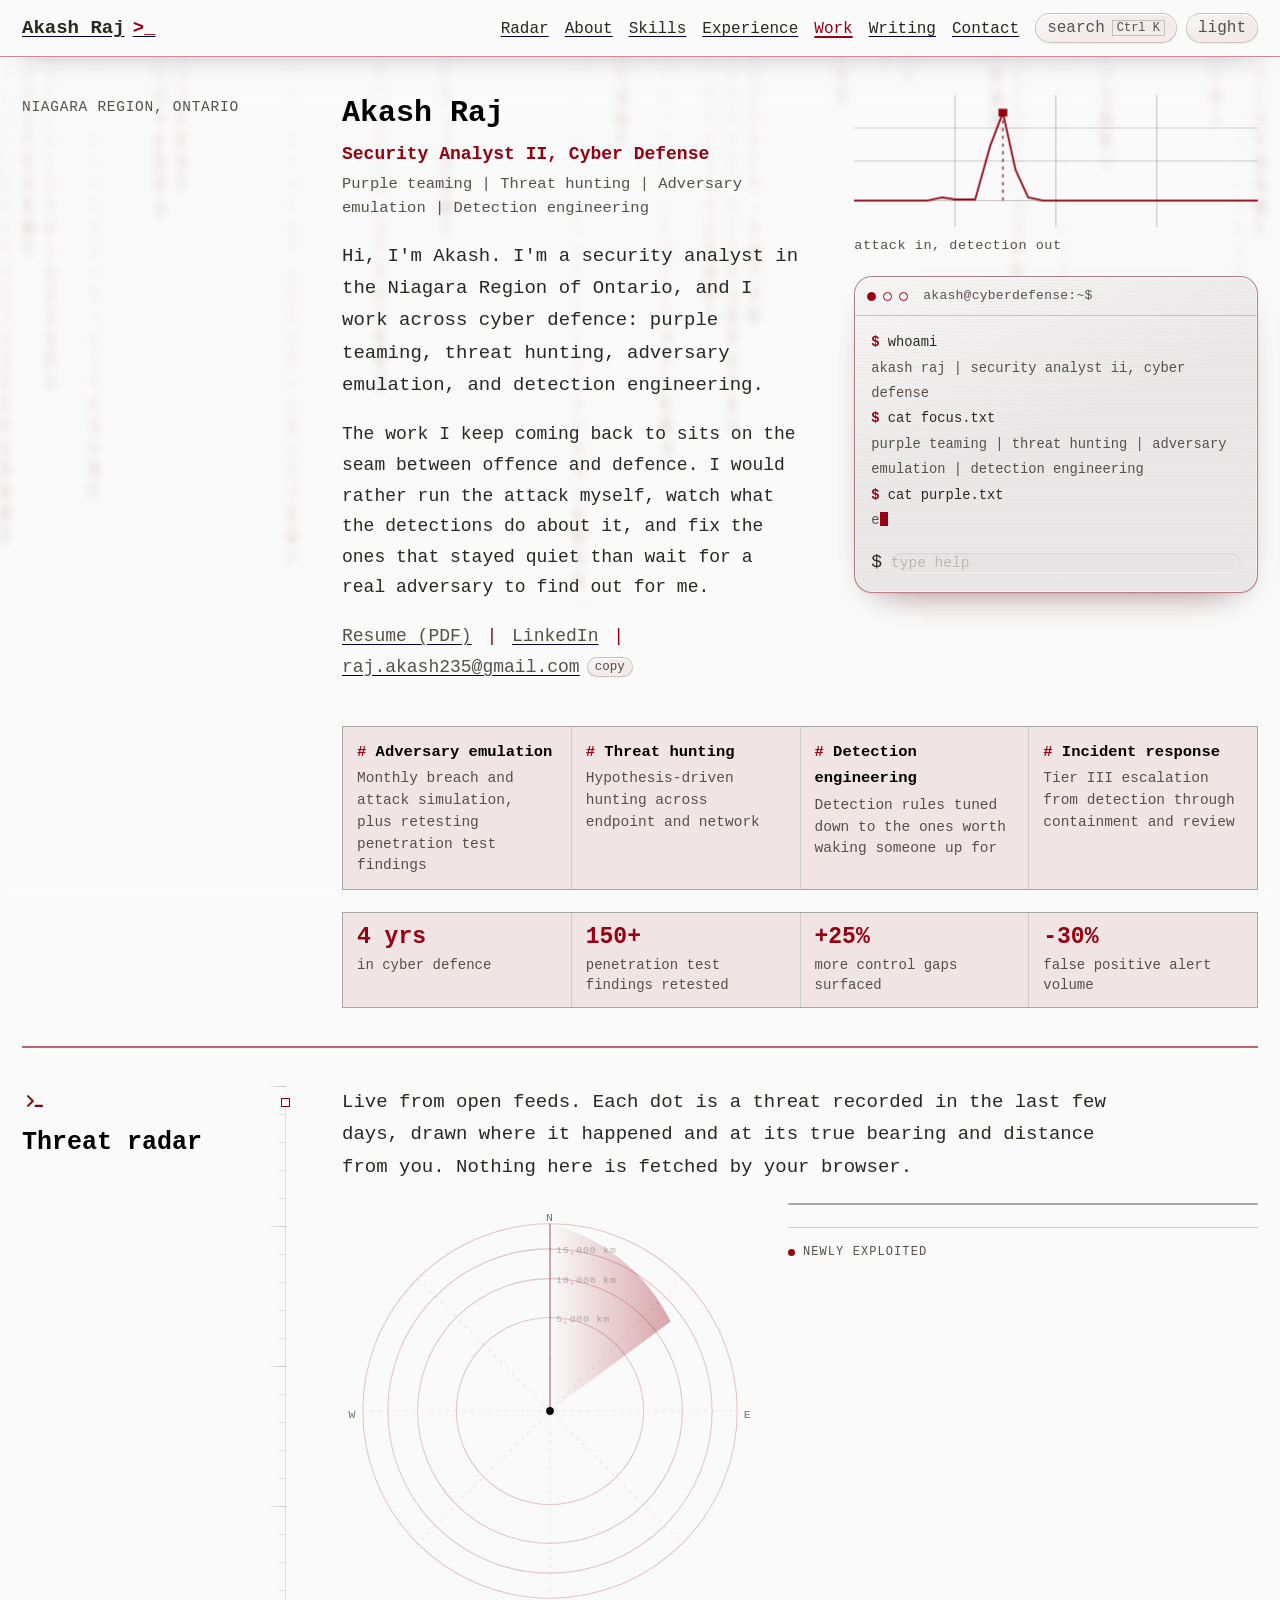
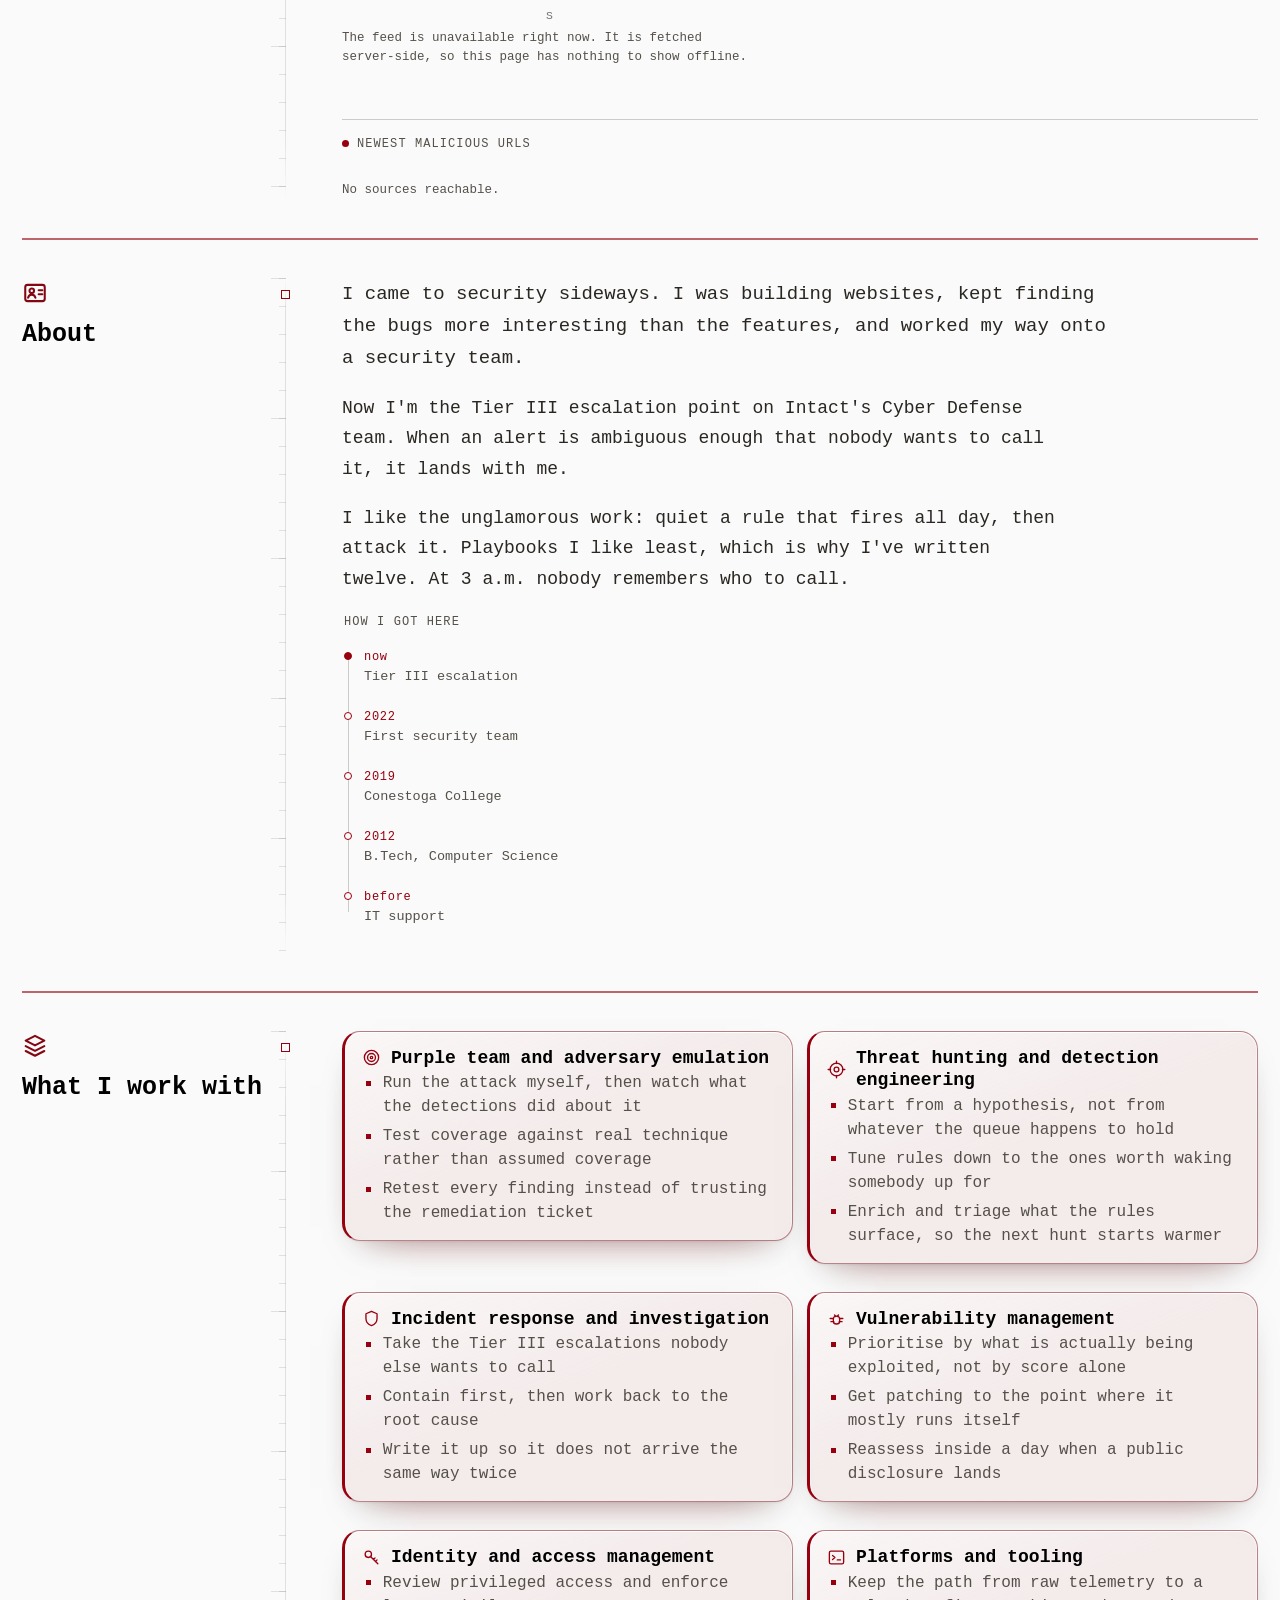
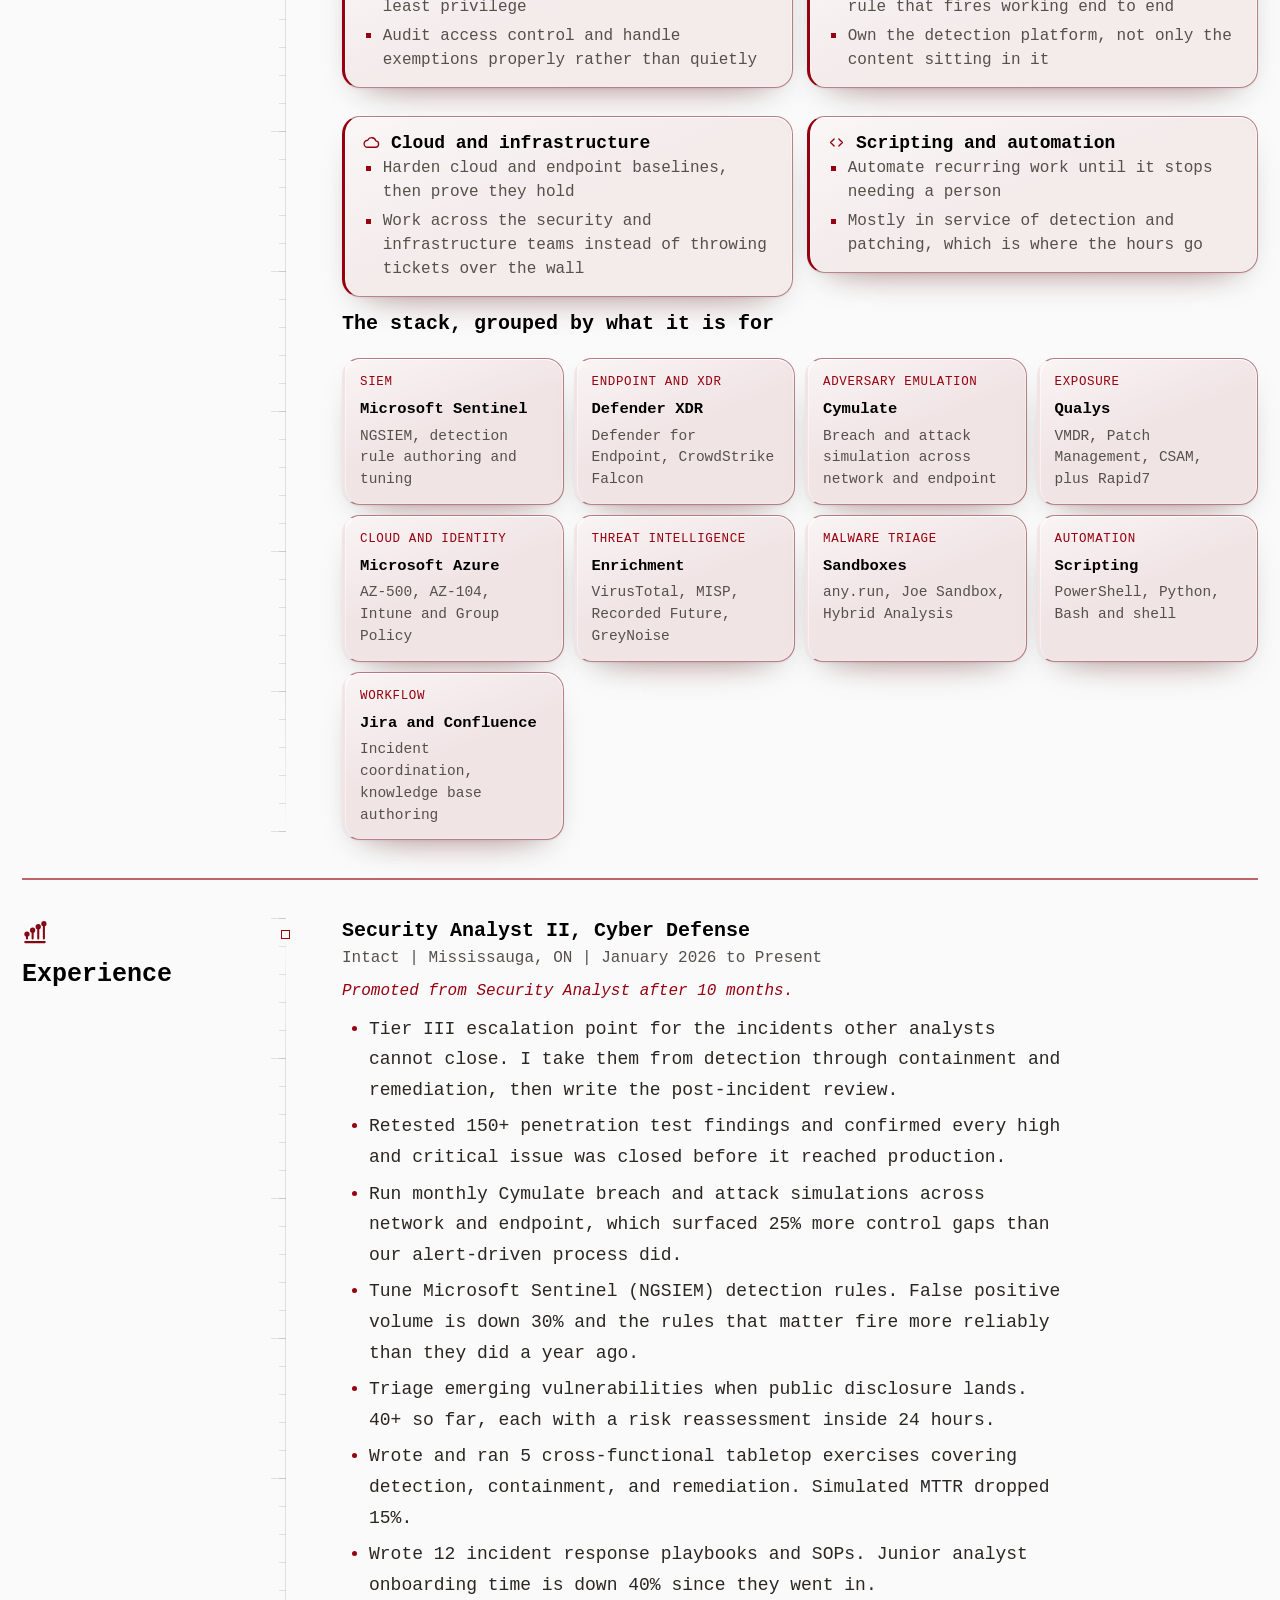
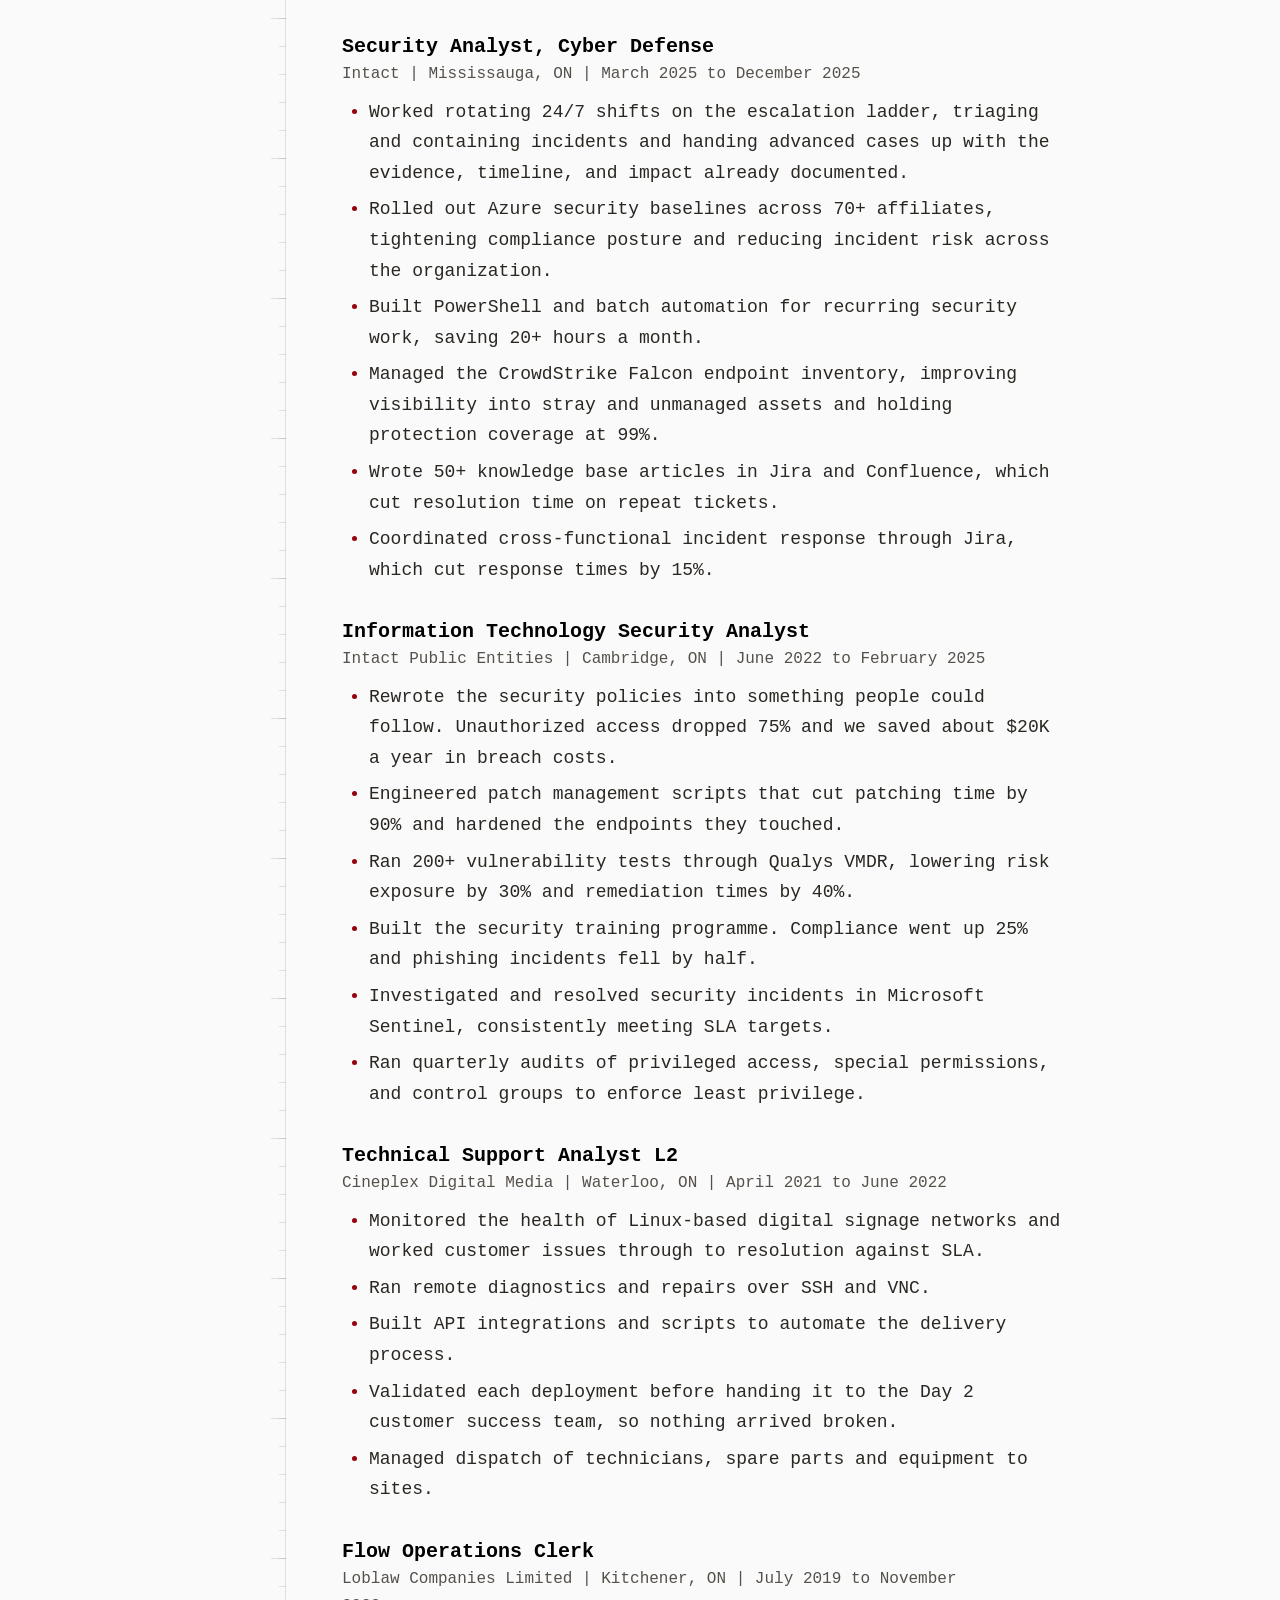
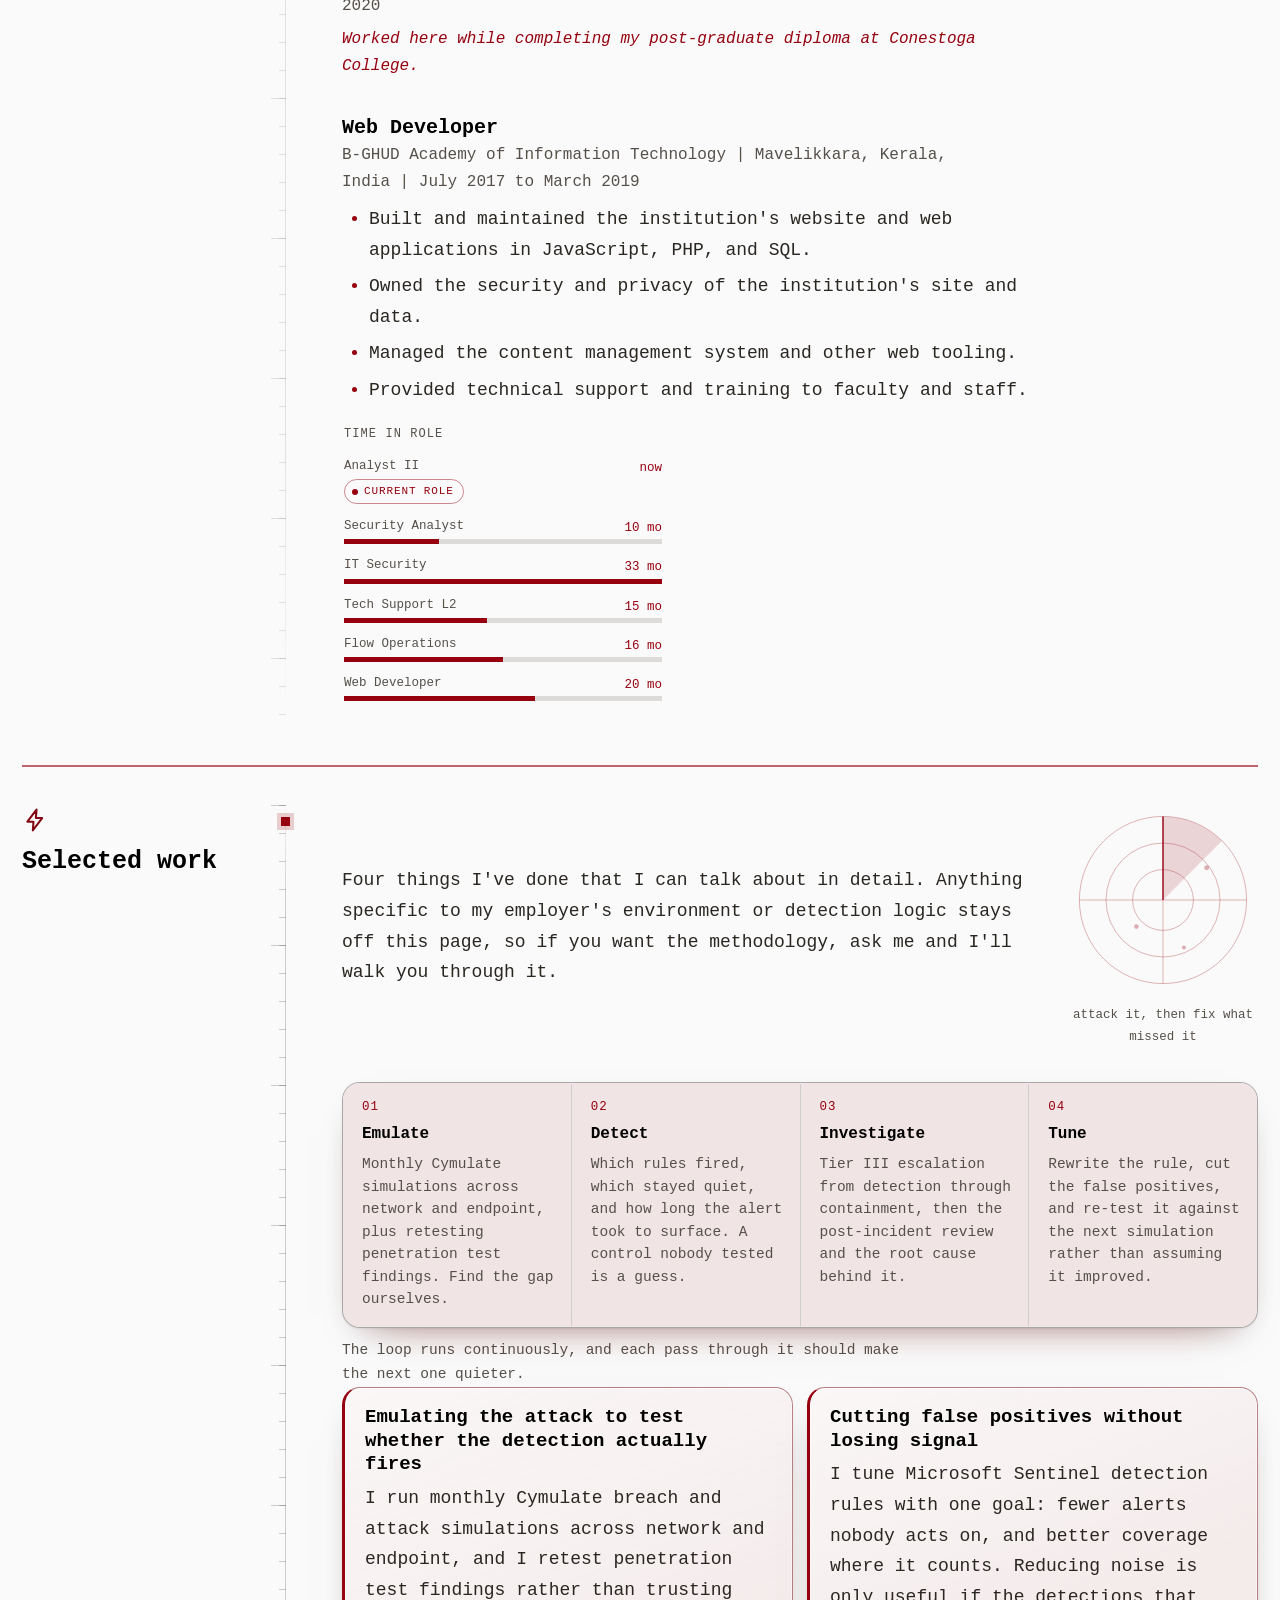
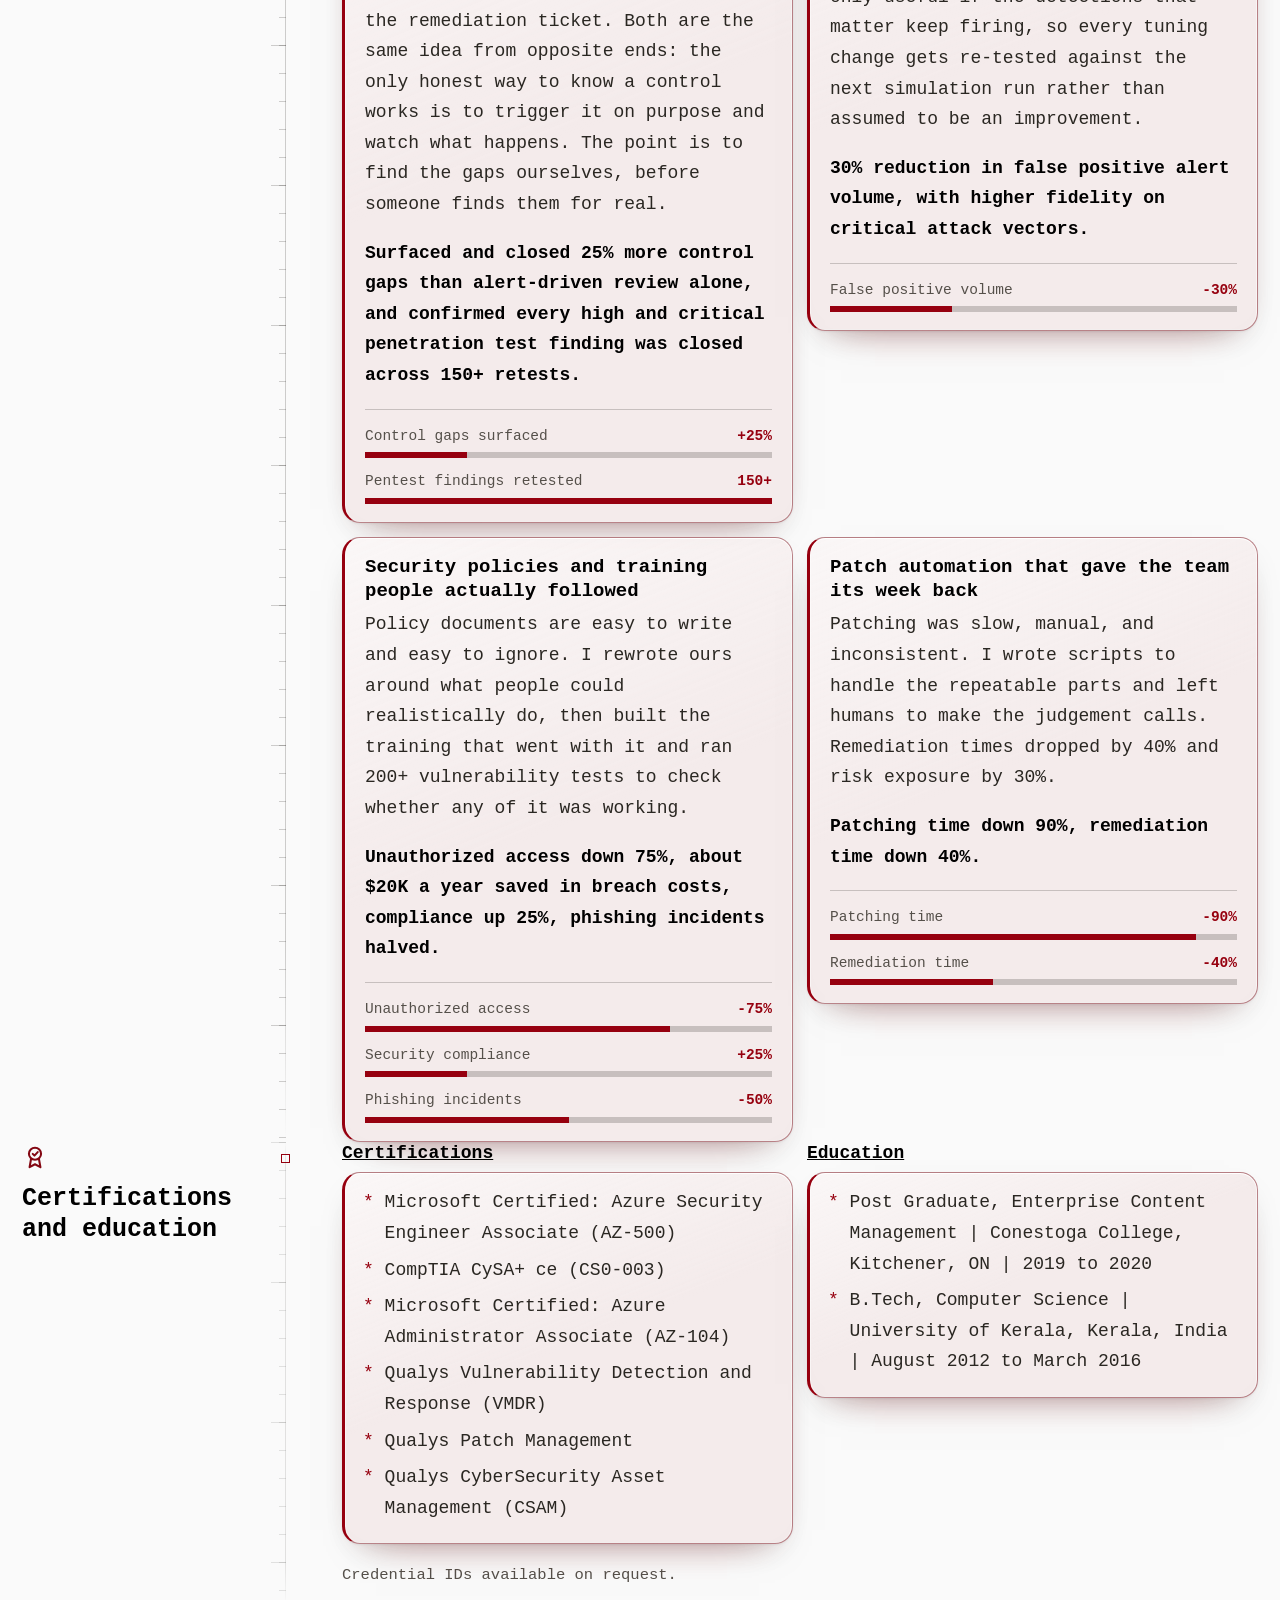
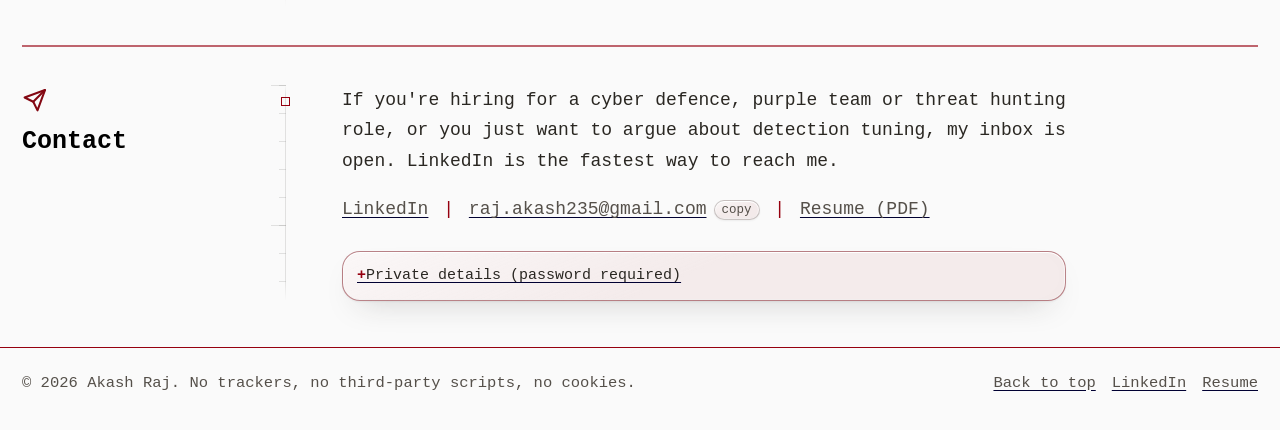
==== commit bc5b7368: "Condense the radar panel and let the container grow on a large screen The radar section was 1288px o" ====
--- a/index.html
+++ b/index.html
@@ -28,7 +28,7 @@
 <meta name="twitter:image" content="https://akashraj.ca/og.png">
 
 <link rel="icon" href="data:image/svg+xml,%3Csvg xmlns='http://www.w3.org/2000/svg' viewBox='0 0 64 64'%3E%3Crect width='64' height='64' fill='%23171819'/%3E%3Ctext x='32' y='42' font-family='Courier New,monospace' font-size='26' font-weight='bold' fill='%23FA7575' text-anchor='middle'%3EAR%3C/text%3E%3C/svg%3E">
-<link rel="stylesheet" href="styles.css?v=26">
+<link rel="stylesheet" href="styles.css?v=27">
 
 <!-- Apply the saved colour theme before first paint so there is no flash. -->
 <script>
@@ -205,7 +205,7 @@
           </p>
 
           <p class="contact-line">
-            <a href="resume/Akash_Raj_Resume.pdf?v=26" download>Resume (PDF)</a>
+            <a href="resume/Akash_Raj_Resume.pdf?v=27" download>Resume (PDF)</a>
             <span class="sep">|</span>
             <a href="https://www.linkedin.com/in/akashraj235" target="_blank" rel="noopener me">LinkedIn</a>
             <span class="sep">|</span>
@@ -910,7 +910,7 @@
         <span class="sep">|</span>
         <a id="emailLinkFooter" href="#" data-user="raj.akash235" data-domain="gmail.com" rel="nofollow"><span class="email-label">Email me</span></a>
         <span class="sep">|</span>
-        <a href="resume/Akash_Raj_Resume.pdf?v=26" download>Resume (PDF)</a>
+        <a href="resume/Akash_Raj_Resume.pdf?v=27" download>Resume (PDF)</a>
       </p>
 
       <!-- Private details. The ciphertext below is AES-256-GCM; the password is
@@ -954,7 +954,7 @@
     <p class="footer-links">
       <a href="#top">Back to top</a>
       <a href="https://www.linkedin.com/in/akashraj235" target="_blank" rel="noopener me">LinkedIn</a>
-      <a href="resume/Akash_Raj_Resume.pdf?v=26" download>Resume</a>
+      <a href="resume/Akash_Raj_Resume.pdf?v=27" download>Resume</a>
     </p>
   </div>
 </footer>
@@ -962,10 +962,10 @@
 <!-- The rain runs site-wide now, but the portfolio gets a quieter setting than
      the essays: this page is dense with text, so it is tuned to read as texture
      rather than as something moving behind the paragraphs. See .rain-quiet. -->
-<script src="matrix.js?v=26" defer></script>
-<script src="vault.js?v=26" defer></script>
-<script src="main.js?v=26" defer></script>
-<script src="ui.js?v=26" defer></script>
-<script src="radar.js?v=26" defer></script>
+<script src="matrix.js?v=27" defer></script>
+<script src="vault.js?v=27" defer></script>
+<script src="main.js?v=27" defer></script>
+<script src="ui.js?v=27" defer></script>
+<script src="radar.js?v=27" defer></script>
 </body>
 </html>
--- a/styles.css
+++ b/styles.css
@@ -385,6 +385,11 @@
 @media (min-width: 1300px) {
   .section-body.split {
     display: grid;
+    /* No floor here. Measured: the prose inside the first column renders at 18px,
+       so 67ch really is 726px and the column is exactly right. Taking width
+       from it wraps every entry onto another line. The sticky side column is
+       narrow because the container is, which is what the wider --wide above
+       1650 is for. */
     grid-template-columns: minmax(0, var(--measure)) minmax(0, 1fr);
     gap: 0 2.5rem;
     align-items: start;
@@ -625,9 +630,9 @@
 .radar-live {
   display: grid;
   grid-template-columns: minmax(0, 26rem) minmax(0, 1fr);
-  gap: 34px;
+  gap: 30px;
   align-items: start;
-  margin: 26px 0 0;
+  margin: 20px 0 0;
 }
 
 /* The ticker runs the full width under both columns, and its rows go two
@@ -635,17 +640,31 @@
    left column bottomed out halfway down the panel and the rest was empty. */
 /* Three items in a two-column grid auto-place the third into column one, which
    is what happened here: the ticker came out 416px wide, under the scope. */
-.radar-feed { grid-column: 1 / -1; margin: 30px 0 0; }
+.radar-feed { grid-column: 1 / -1; margin: 22px 0 0; }
 .radar-feed .feed-list {
   display: grid;
-  grid-template-columns: repeat(2, minmax(0, 1fr));
-  gap: 0 30px;
+  grid-template-columns: repeat(3, minmax(0, 1fr));
+  gap: 0 28px;
   align-content: start;
 }
-.radar-feed .feed-row:nth-last-child(-n+2) { border-bottom: 0; }
+/* The last row of each column keeps its rule only if something follows it in
+   the same column, which a fixed nth-child cannot know. Dropping it on the
+   final three is the closest honest approximation with nine rows. */
+/* The vulnerability name wraps to two lines and each row grew to about 84px
+   for it, which made the KEV column taller than the scope beside it. One line,
+   with the whole name in the title. */
+.feed-kev .feed-tags { -webkit-line-clamp: 1; line-clamp: 1; }
+
+.radar-feed .feed-row:nth-last-child(-n+3) { border-bottom: 0; }
+@media (max-width: 1100px) {
+  .radar-feed .feed-list { grid-template-columns: repeat(2, minmax(0, 1fr)); }
+  .radar-feed .feed-row:nth-last-child(-n+3) { border-bottom: 1px solid color-mix(in srgb, var(--edge) 45%, transparent); }
+  .radar-feed .feed-row:nth-last-child(-n+2) { border-bottom: 0; }
+}
 @media (max-width: 820px) {
   .radar-feed .feed-list { grid-template-columns: minmax(0, 1fr); gap: 0; }
-  .radar-feed .feed-row:nth-last-child(2) { border-bottom: 1px solid color-mix(in srgb, var(--edge) 45%, transparent); }
+  .radar-feed .feed-row:nth-last-child(-n+2) { border-bottom: 1px solid color-mix(in srgb, var(--edge) 45%, transparent); }
+  .radar-feed .feed-row:last-child { border-bottom: 0; }
 }
 
 .scope { margin: 0; }
@@ -734,7 +753,7 @@
 }
 
 .scope-caption {
-  margin: 14px 0 0;
+  margin: 10px 0 0;
   font-size: 12.5px;
   line-height: 1.5;
   color: var(--light-font-color);
@@ -861,7 +880,7 @@
 .feed-tags { display: block; color: var(--light-font-color); opacity: .8; font-size: 11.5px; }
 
 .scope-sources {
-  margin: 20px 0 0;
+  margin: 16px 0 0;
   font-size: 12.5px;
   line-height: 1.6;
   color: var(--light-font-color);
@@ -1362,6 +1381,12 @@
    title onto a third. */
 @media (min-width: 1500px) {
   :root { --gutter: 34px; --wide: 88rem; }
+}
+/* Above 1650 there is room for the container to grow again. The prose measure
+   is fixed at 67ch either way, so what this buys is wider card grids and a
+   third column in the radar ticker - not longer lines. */
+@media (min-width: 1650px) {
+  :root { --wide: 96rem; }
 }
 
 /* ---------- Small laptop and large tablet ----------
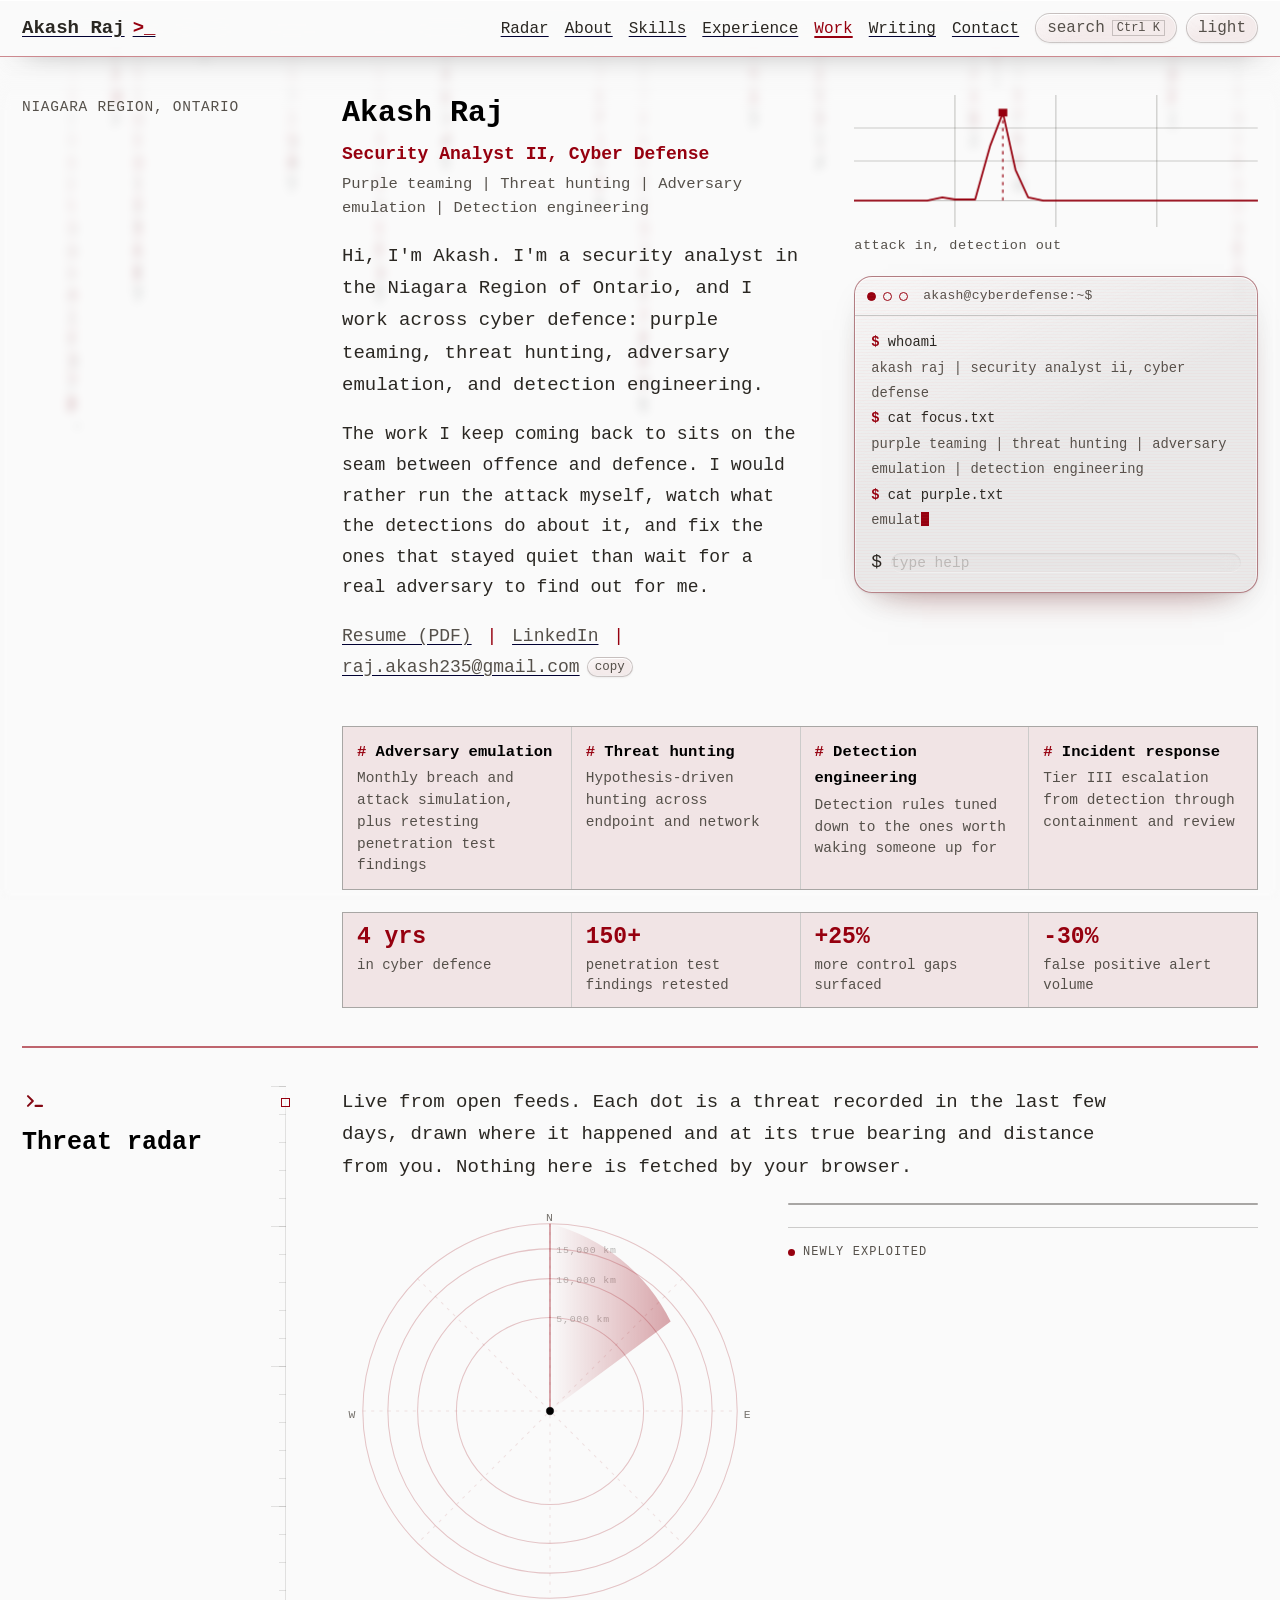
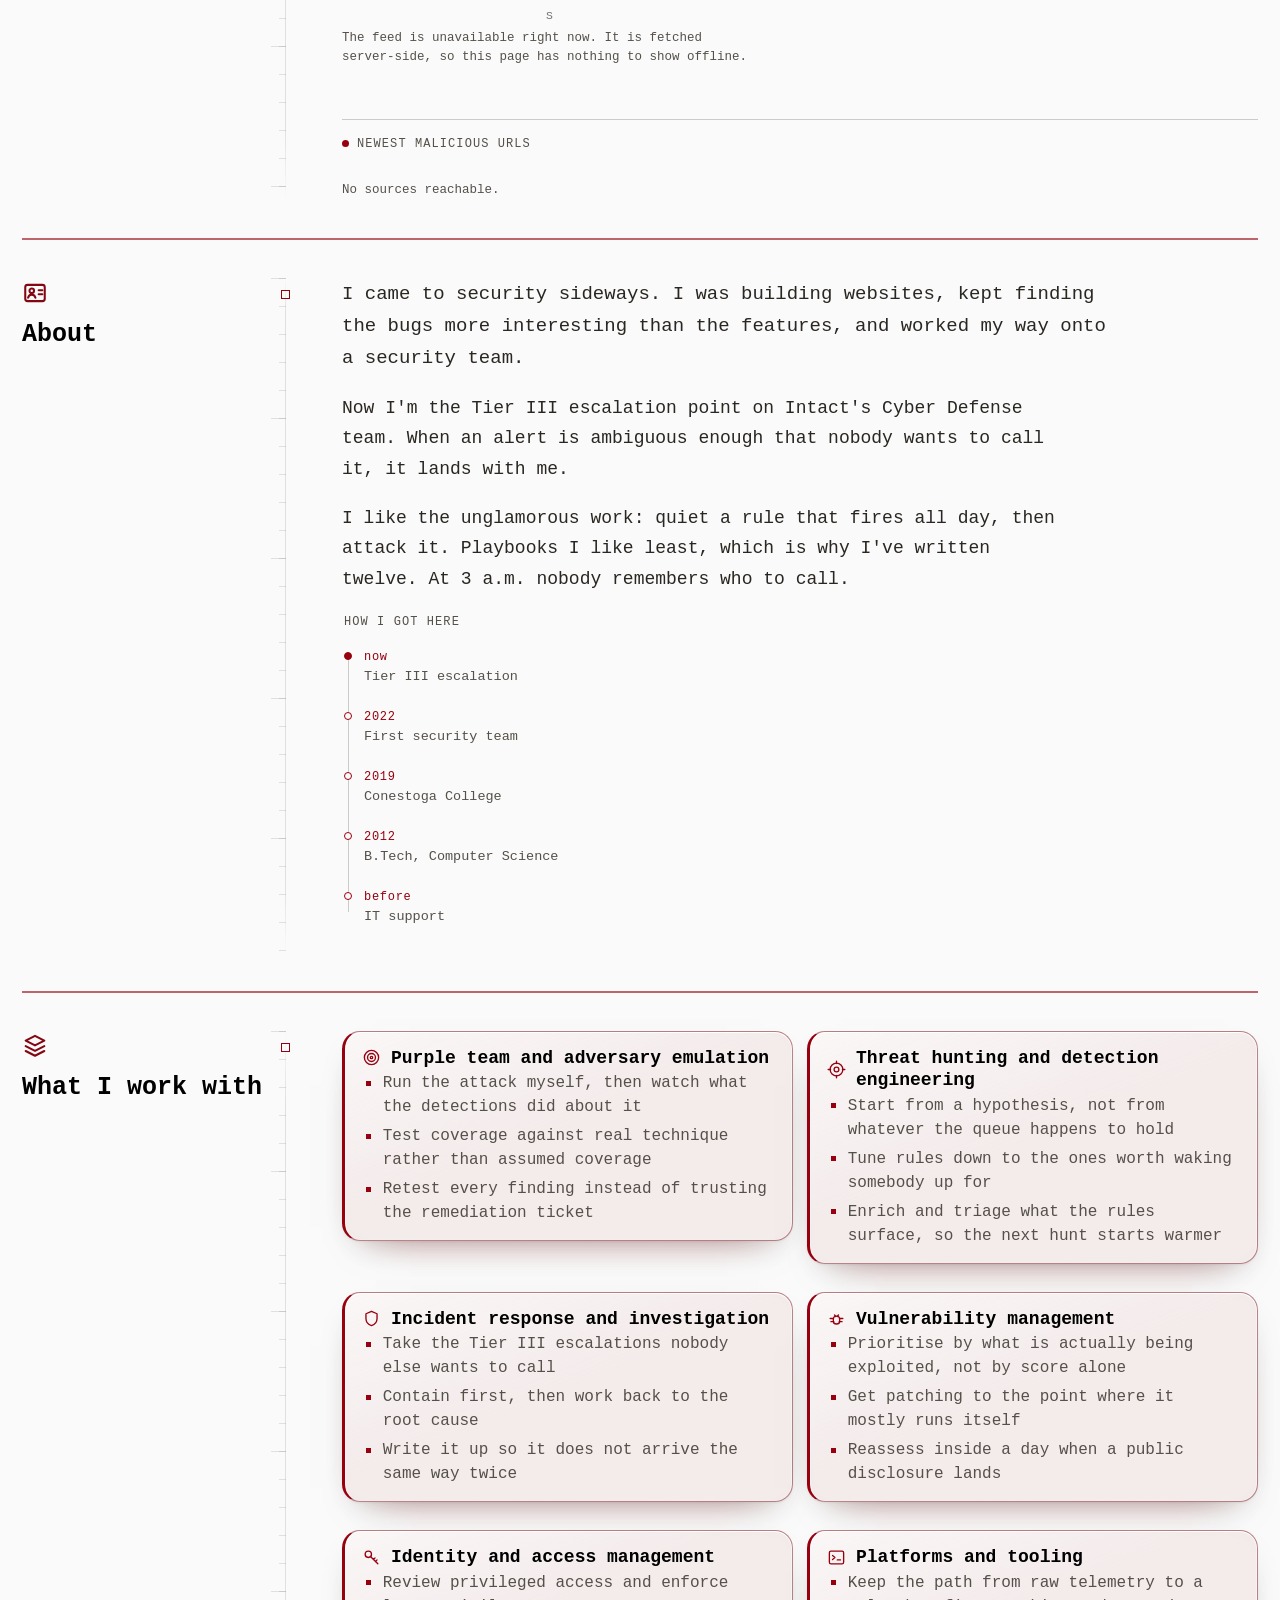
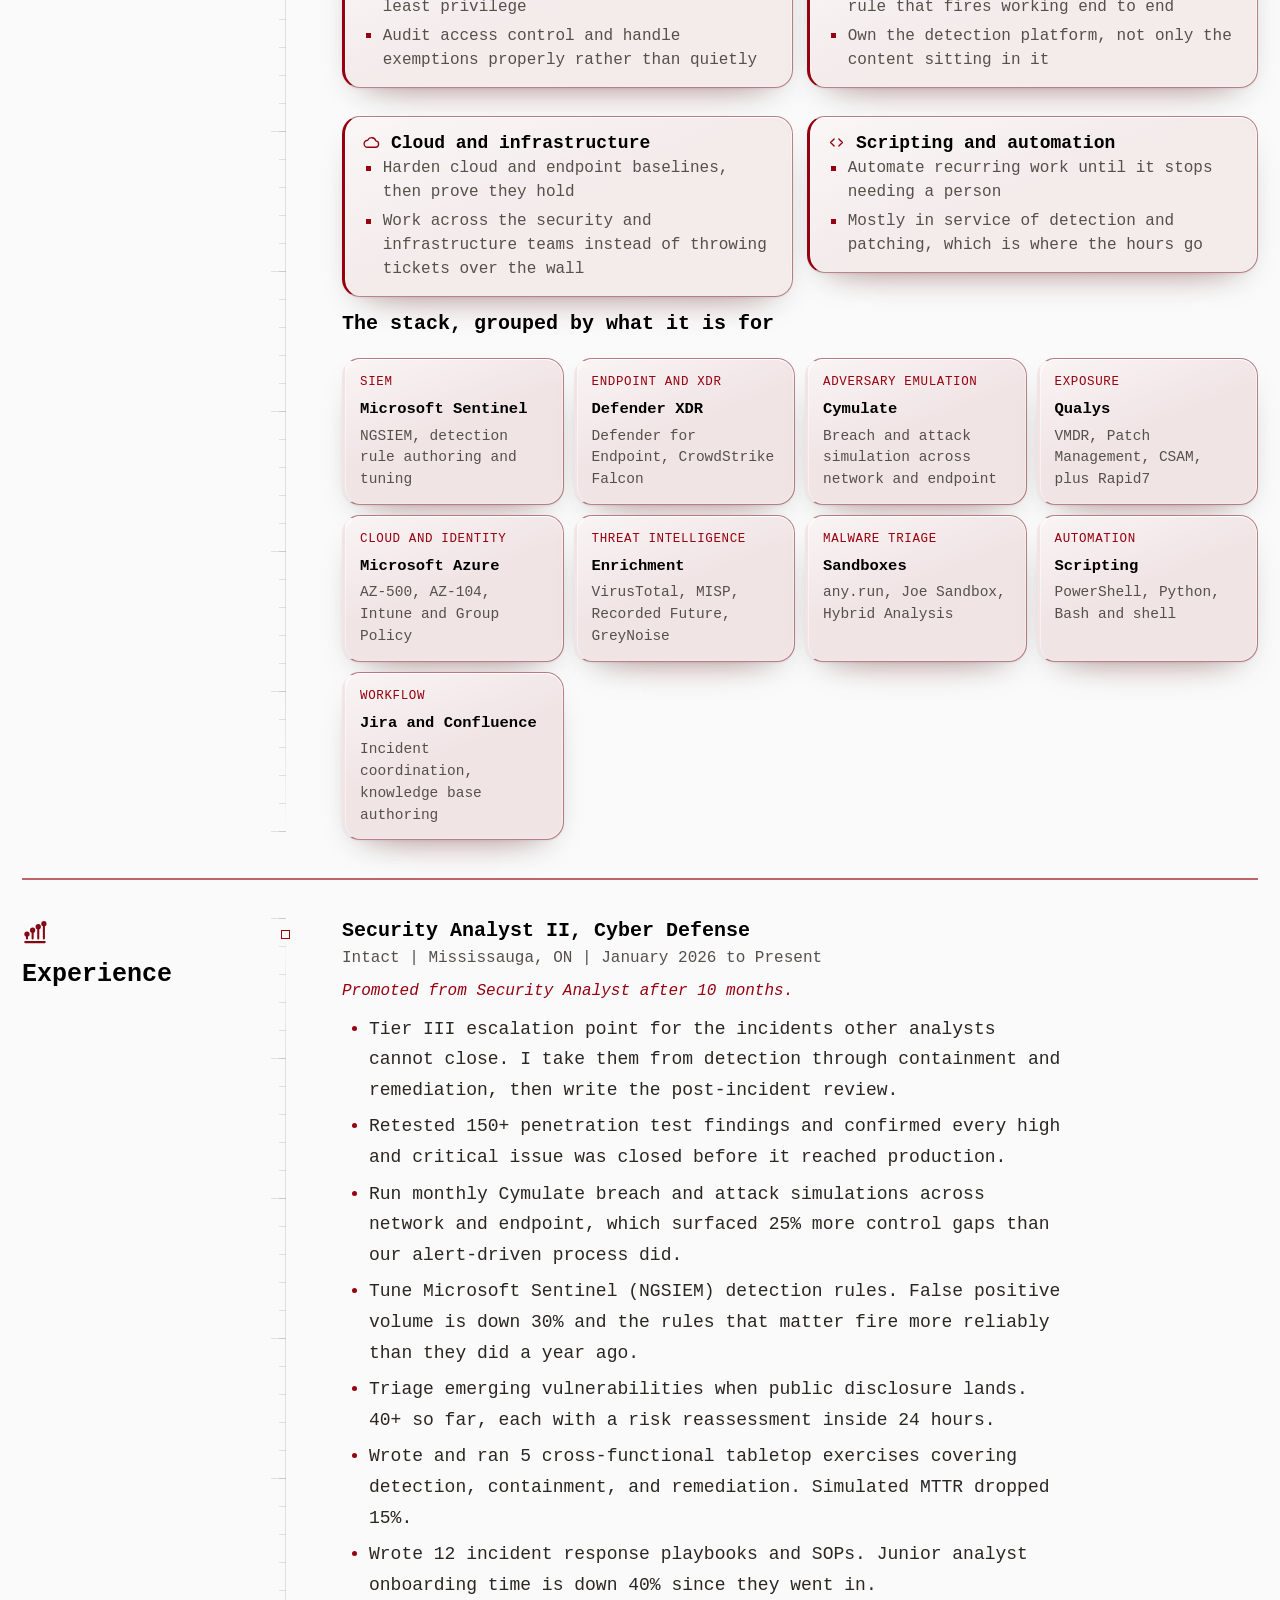
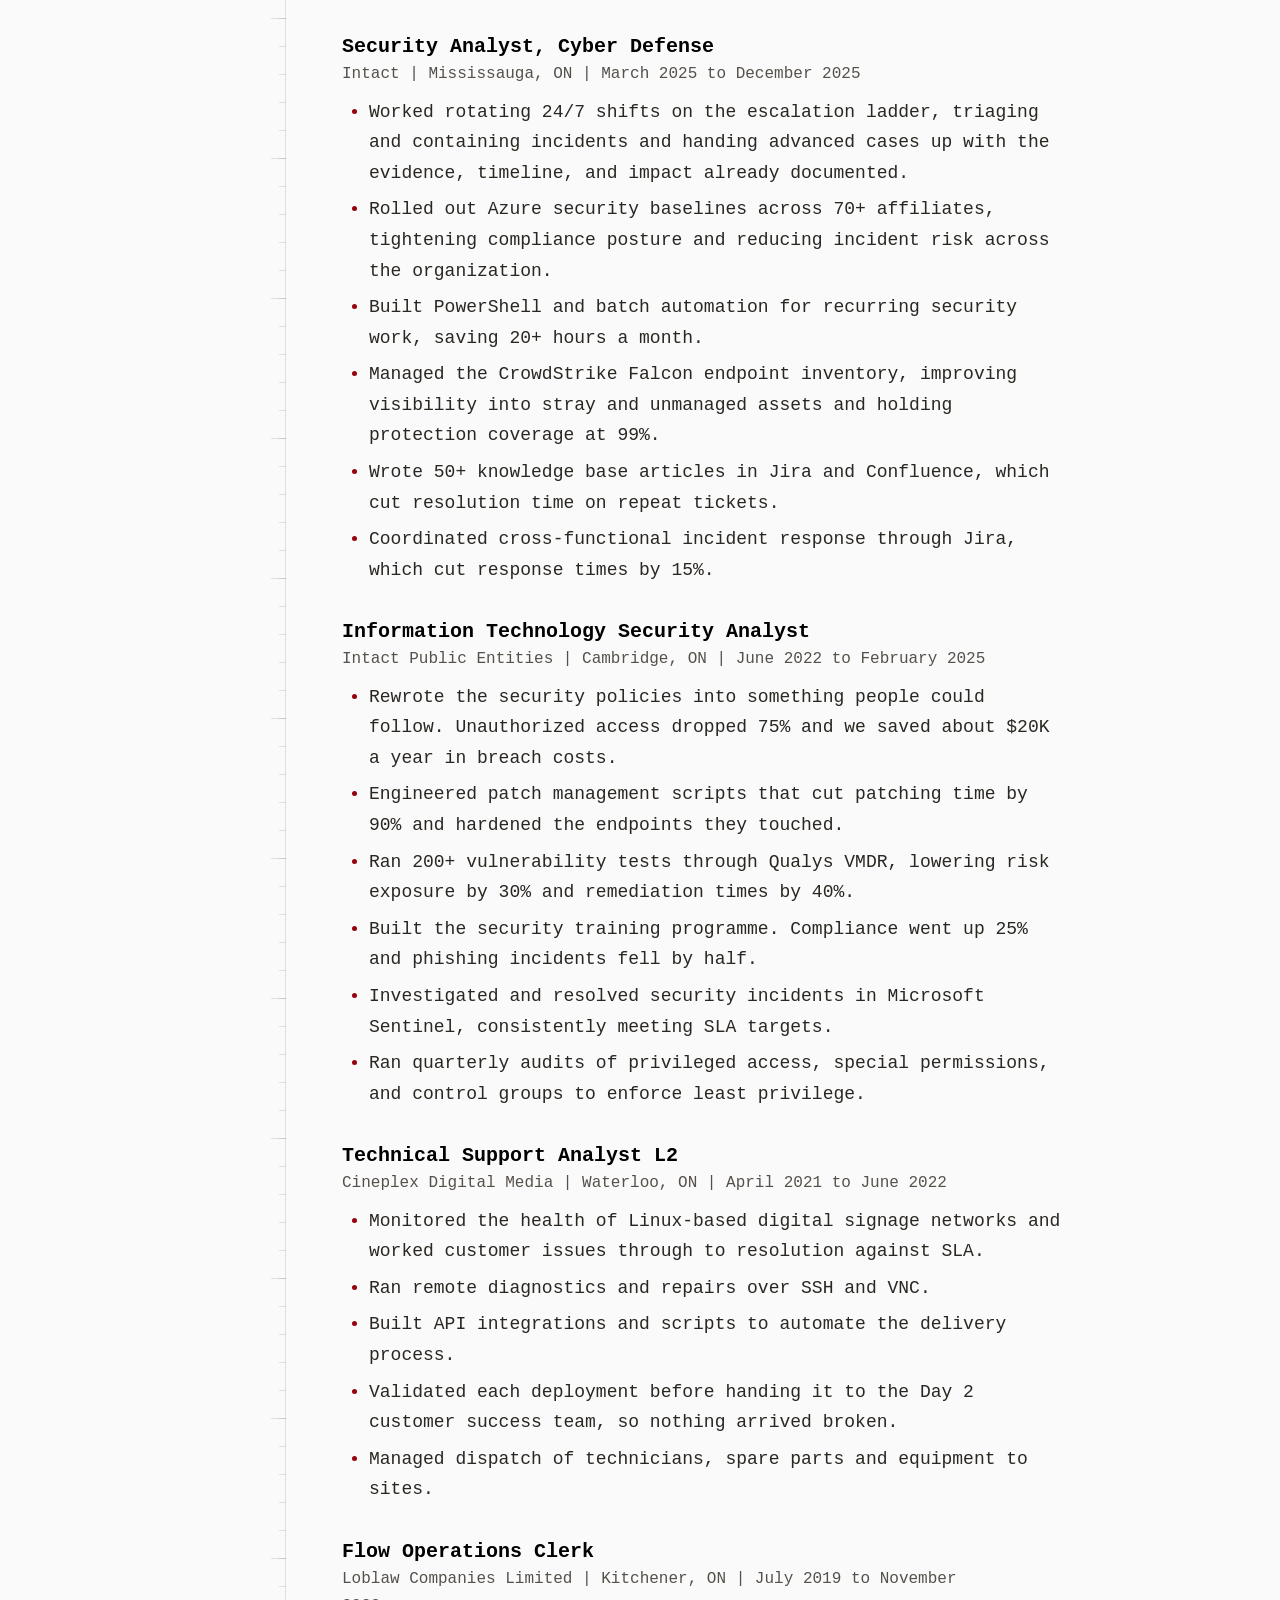
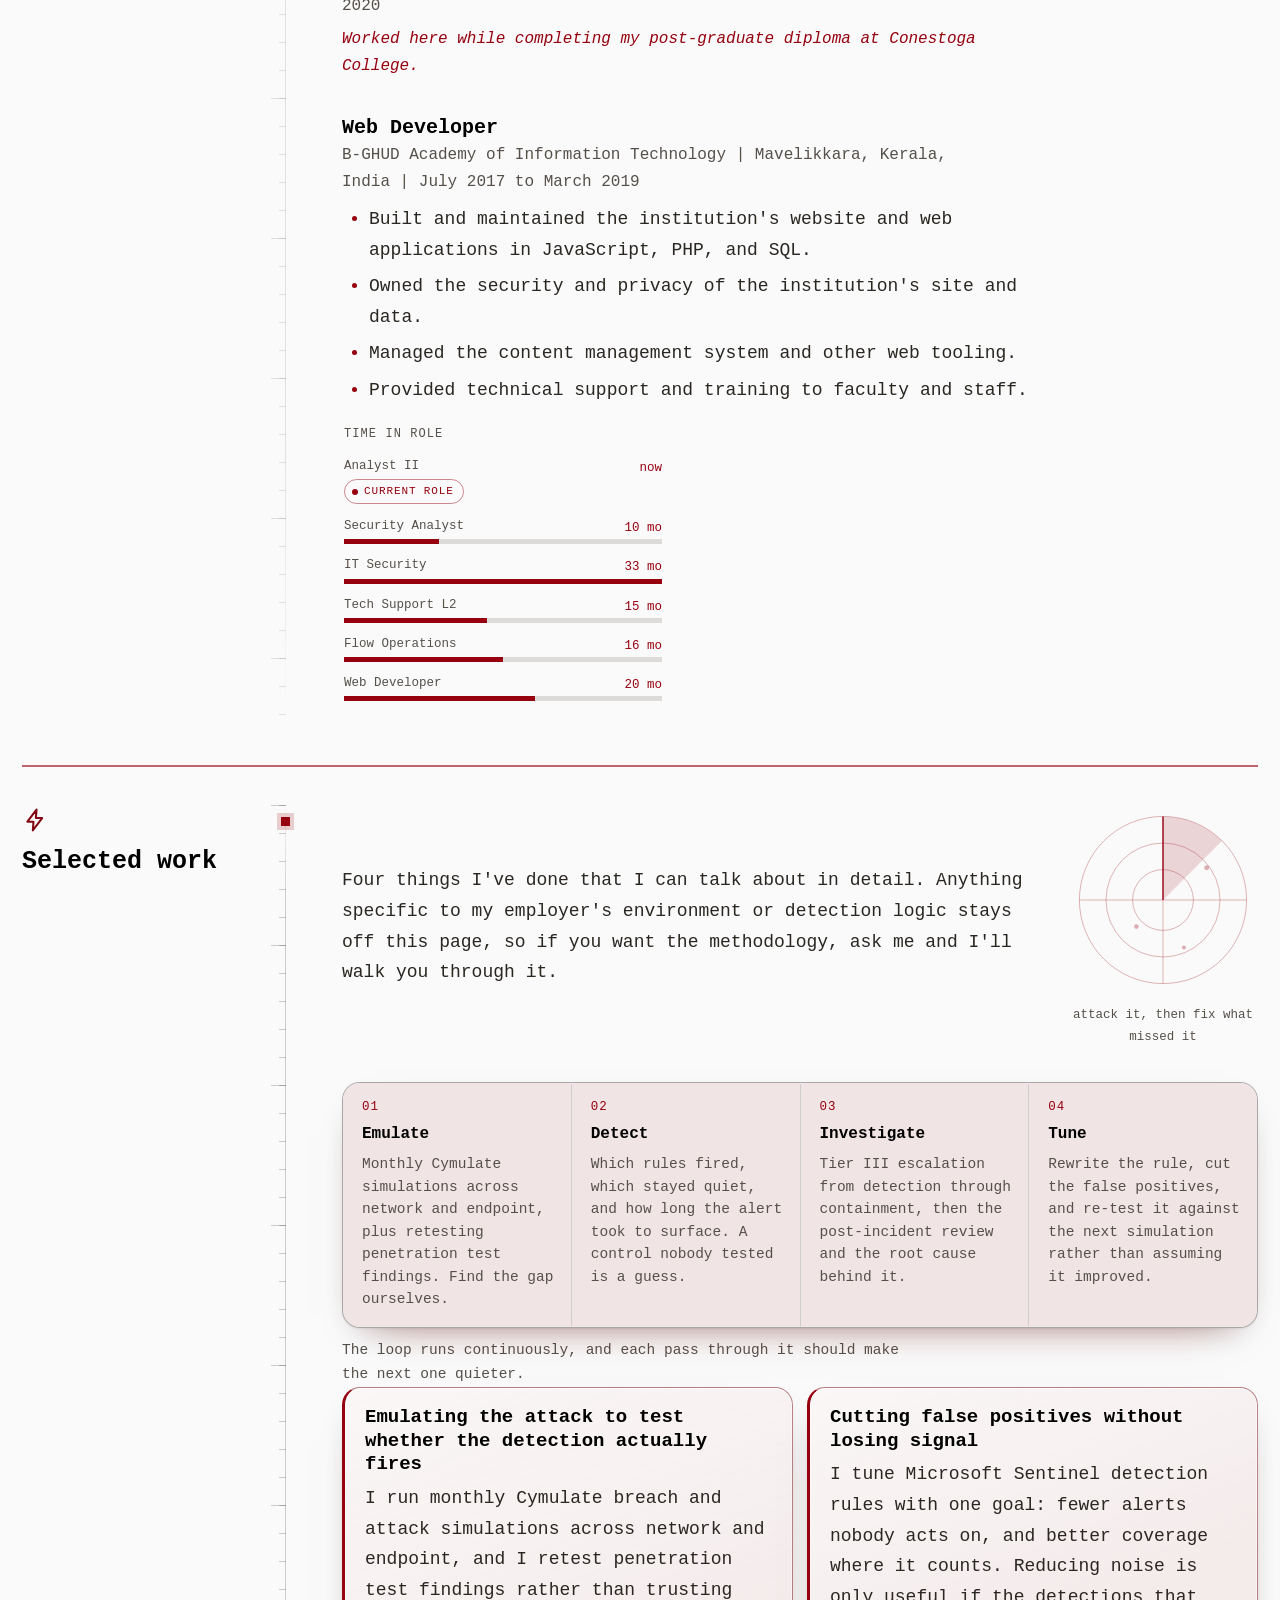
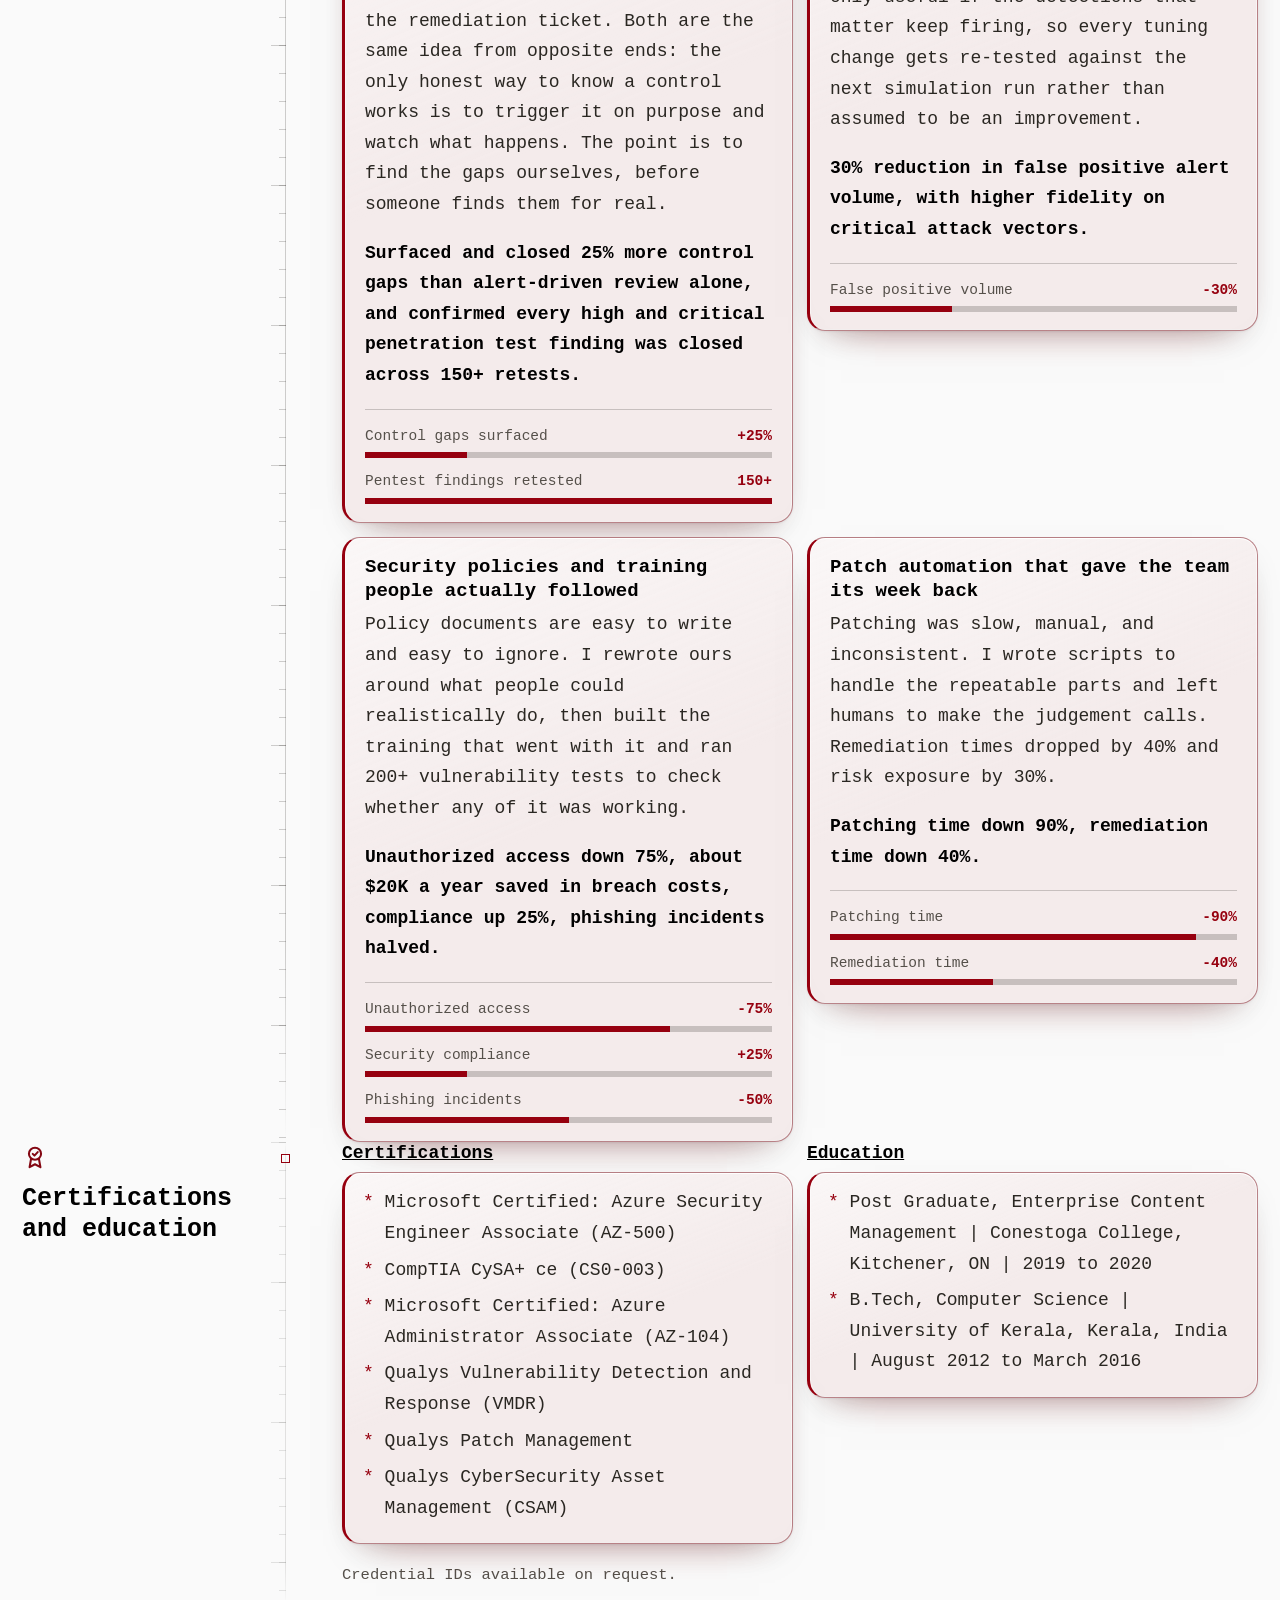
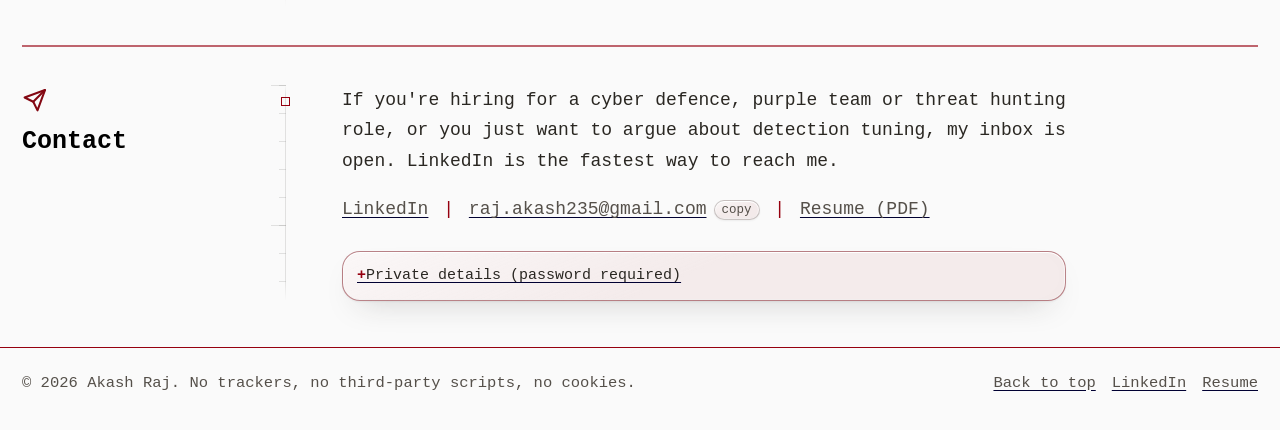
==== commit 50a3f9d4: "Serve the radar instantly and report the real freshness ceiling I measured where the latency actuall" ====
--- a/index.html
+++ b/index.html
@@ -28,7 +28,7 @@
 <meta name="twitter:image" content="https://akashraj.ca/og.png">
 
 <link rel="icon" href="data:image/svg+xml,%3Csvg xmlns='http://www.w3.org/2000/svg' viewBox='0 0 64 64'%3E%3Crect width='64' height='64' fill='%23171819'/%3E%3Ctext x='32' y='42' font-family='Courier New,monospace' font-size='26' font-weight='bold' fill='%23FA7575' text-anchor='middle'%3EAR%3C/text%3E%3C/svg%3E">
-<link rel="stylesheet" href="styles.css?v=27">
+<link rel="stylesheet" href="styles.css?v=28">
 
 <!-- Apply the saved colour theme before first paint so there is no flash. -->
 <script>
@@ -205,7 +205,7 @@
           </p>
 
           <p class="contact-line">
-            <a href="resume/Akash_Raj_Resume.pdf?v=27" download>Resume (PDF)</a>
+            <a href="resume/Akash_Raj_Resume.pdf?v=28" download>Resume (PDF)</a>
             <span class="sep">|</span>
             <a href="https://www.linkedin.com/in/akashraj235" target="_blank" rel="noopener me">LinkedIn</a>
             <span class="sep">|</span>
@@ -910,7 +910,7 @@
         <span class="sep">|</span>
         <a id="emailLinkFooter" href="#" data-user="raj.akash235" data-domain="gmail.com" rel="nofollow"><span class="email-label">Email me</span></a>
         <span class="sep">|</span>
-        <a href="resume/Akash_Raj_Resume.pdf?v=27" download>Resume (PDF)</a>
+        <a href="resume/Akash_Raj_Resume.pdf?v=28" download>Resume (PDF)</a>
       </p>
 
       <!-- Private details. The ciphertext below is AES-256-GCM; the password is
@@ -954,7 +954,7 @@
     <p class="footer-links">
       <a href="#top">Back to top</a>
       <a href="https://www.linkedin.com/in/akashraj235" target="_blank" rel="noopener me">LinkedIn</a>
-      <a href="resume/Akash_Raj_Resume.pdf?v=27" download>Resume</a>
+      <a href="resume/Akash_Raj_Resume.pdf?v=28" download>Resume</a>
     </p>
   </div>
 </footer>
@@ -962,10 +962,10 @@
 <!-- The rain runs site-wide now, but the portfolio gets a quieter setting than
      the essays: this page is dense with text, so it is tuned to read as texture
      rather than as something moving behind the paragraphs. See .rain-quiet. -->
-<script src="matrix.js?v=27" defer></script>
-<script src="vault.js?v=27" defer></script>
-<script src="main.js?v=27" defer></script>
-<script src="ui.js?v=27" defer></script>
-<script src="radar.js?v=27" defer></script>
+<script src="matrix.js?v=28" defer></script>
+<script src="vault.js?v=28" defer></script>
+<script src="main.js?v=28" defer></script>
+<script src="ui.js?v=28" defer></script>
+<script src="radar.js?v=28" defer></script>
 </body>
 </html>
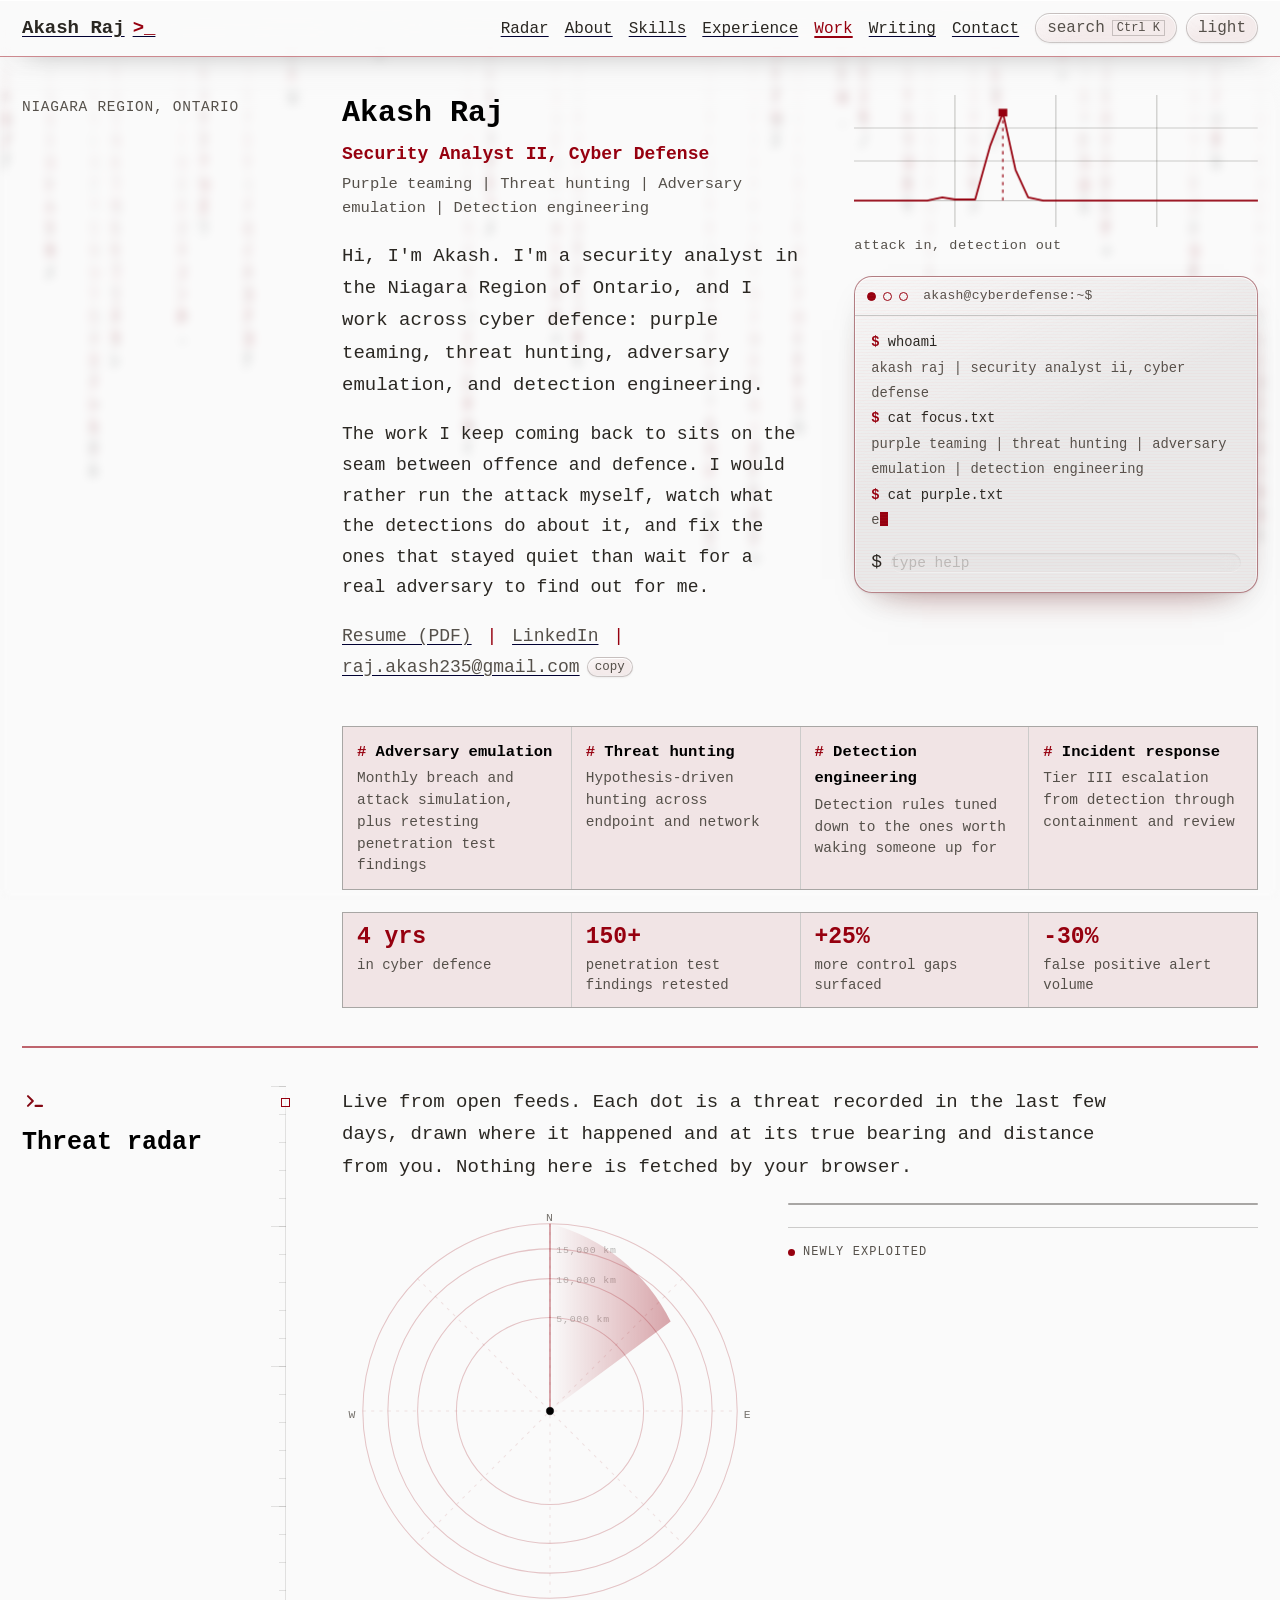
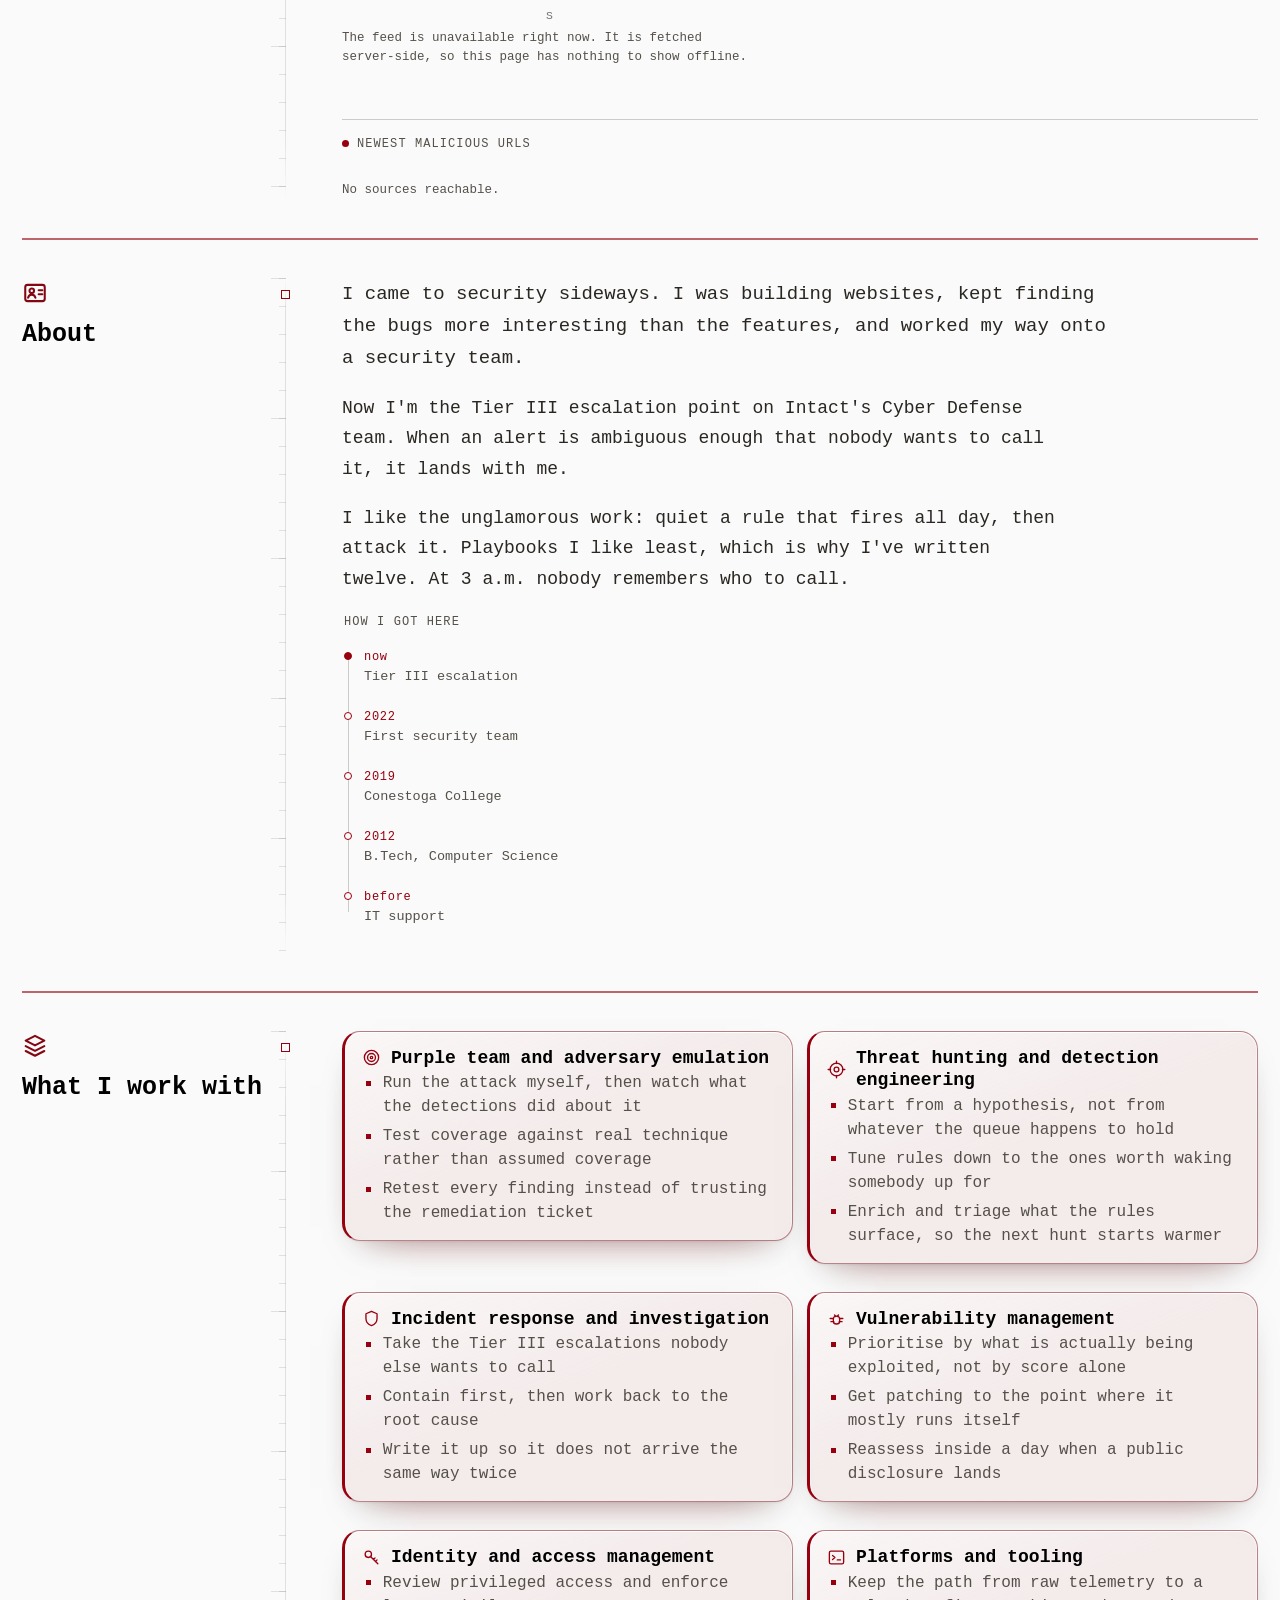
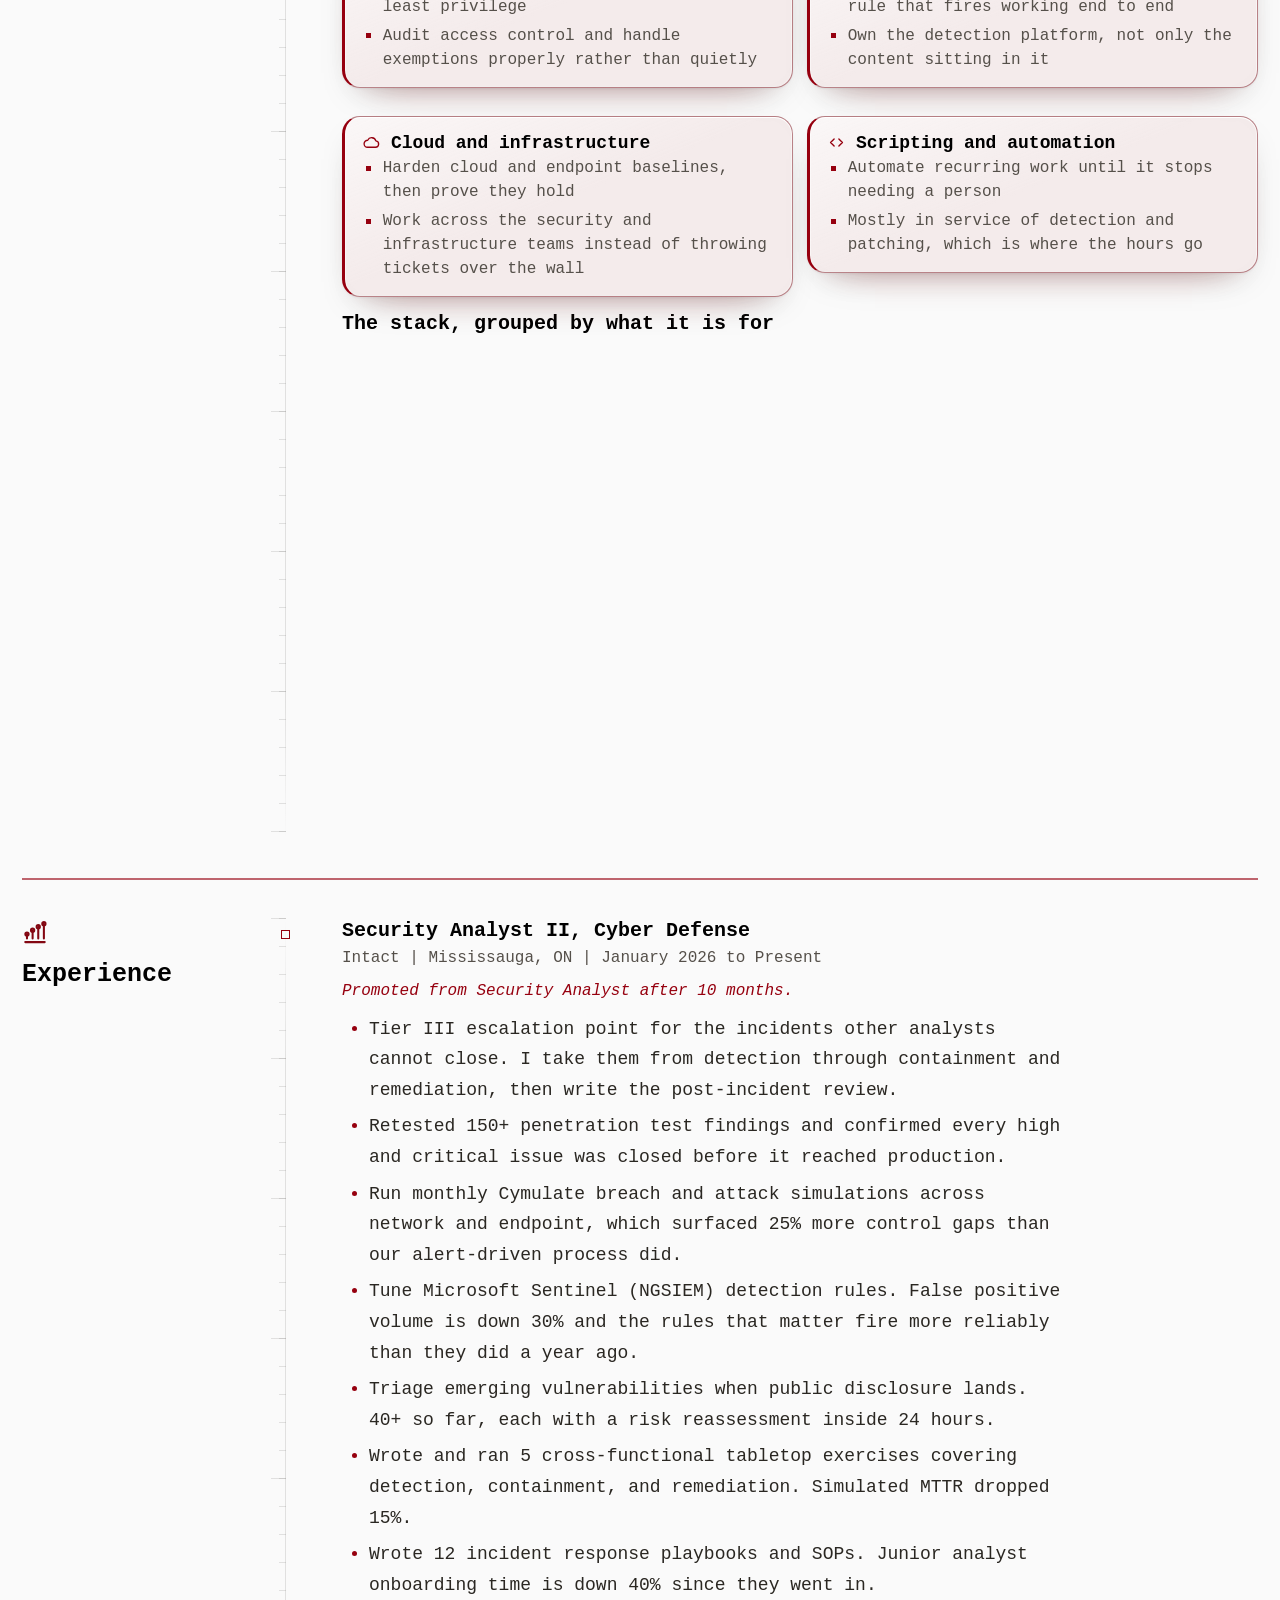
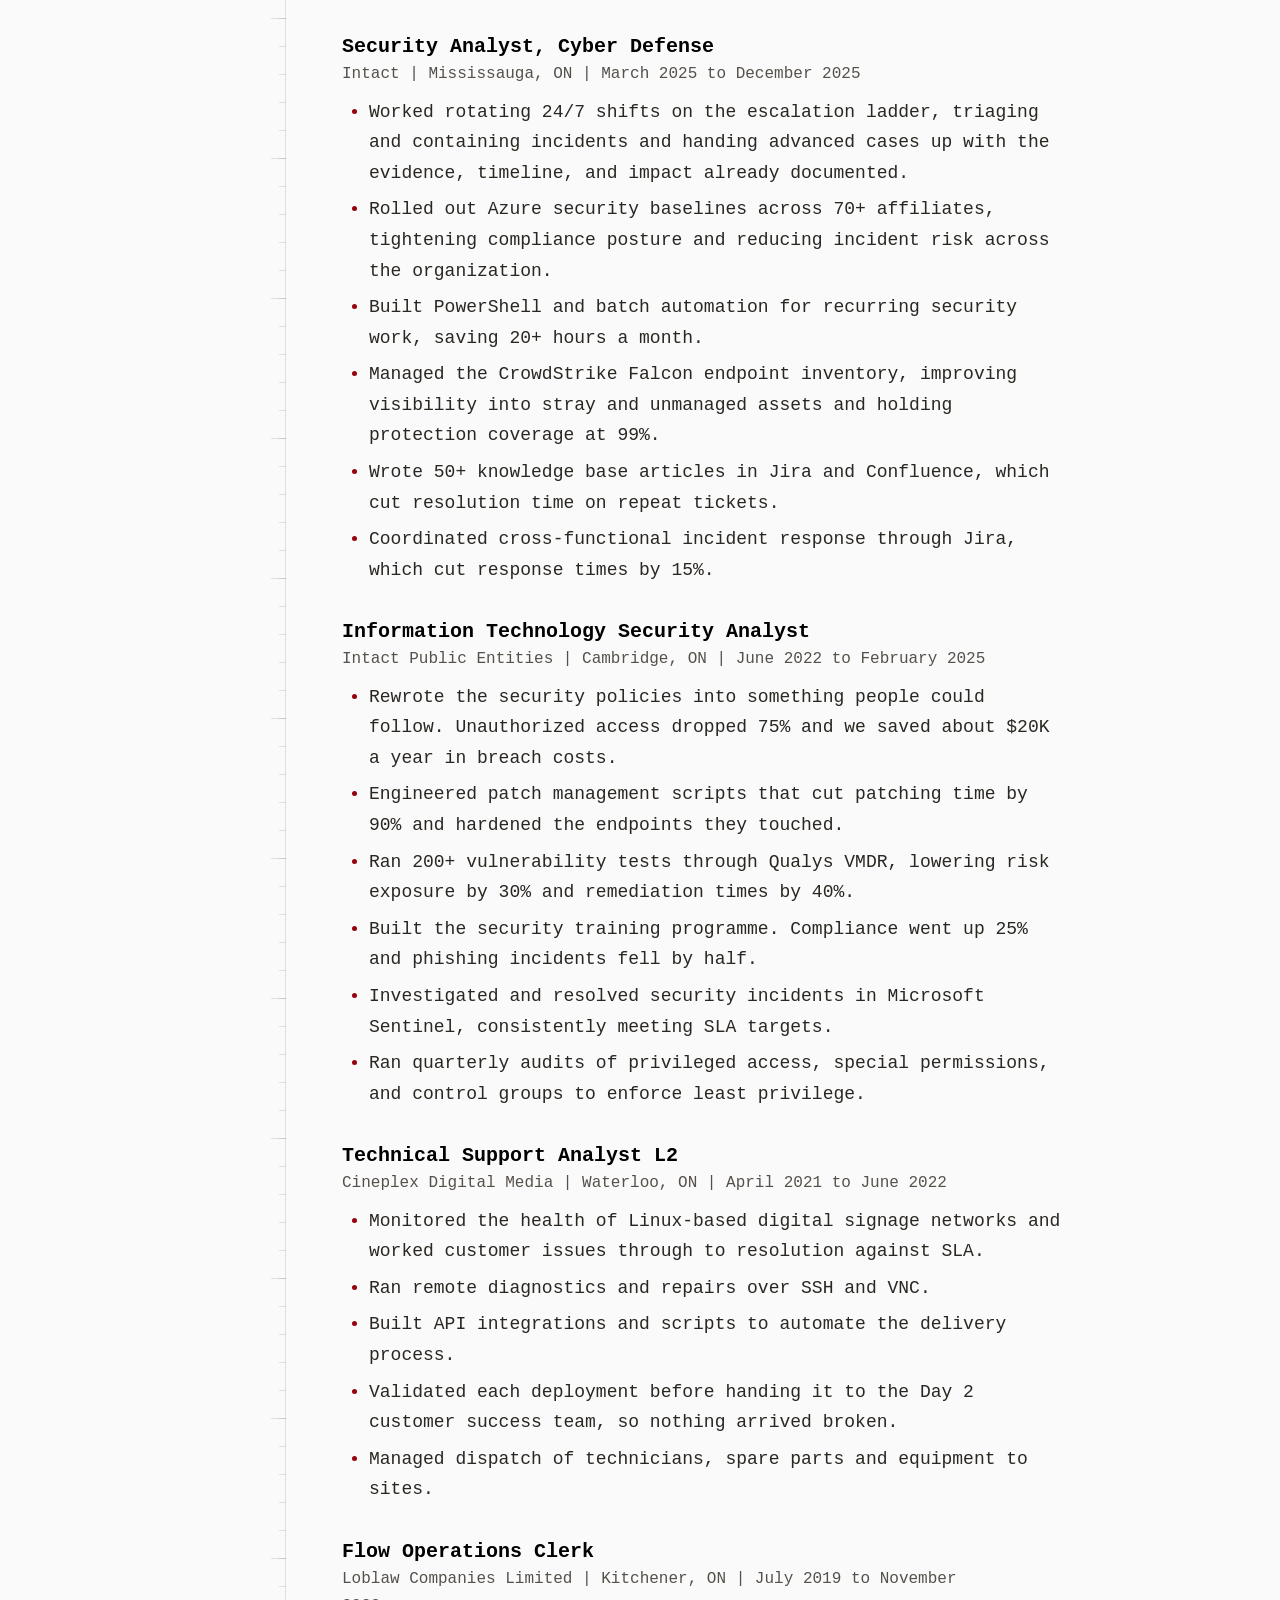
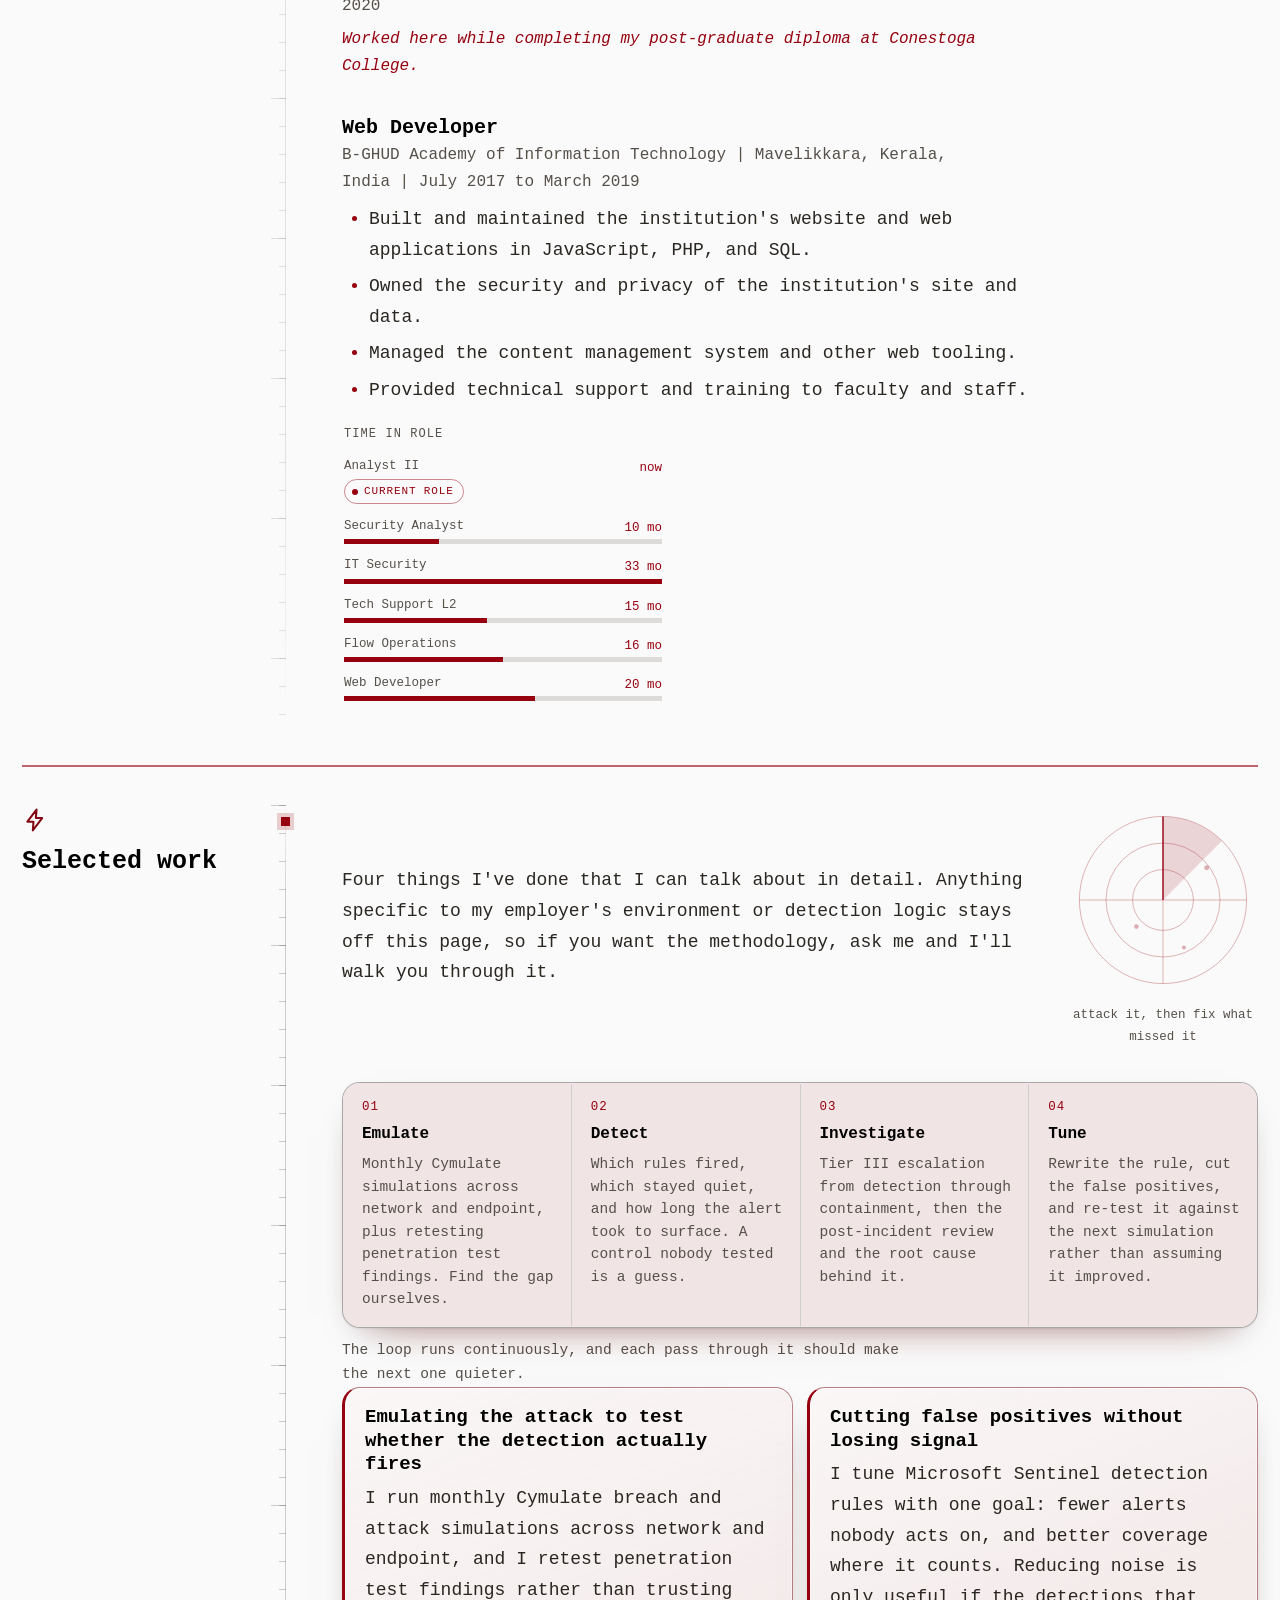
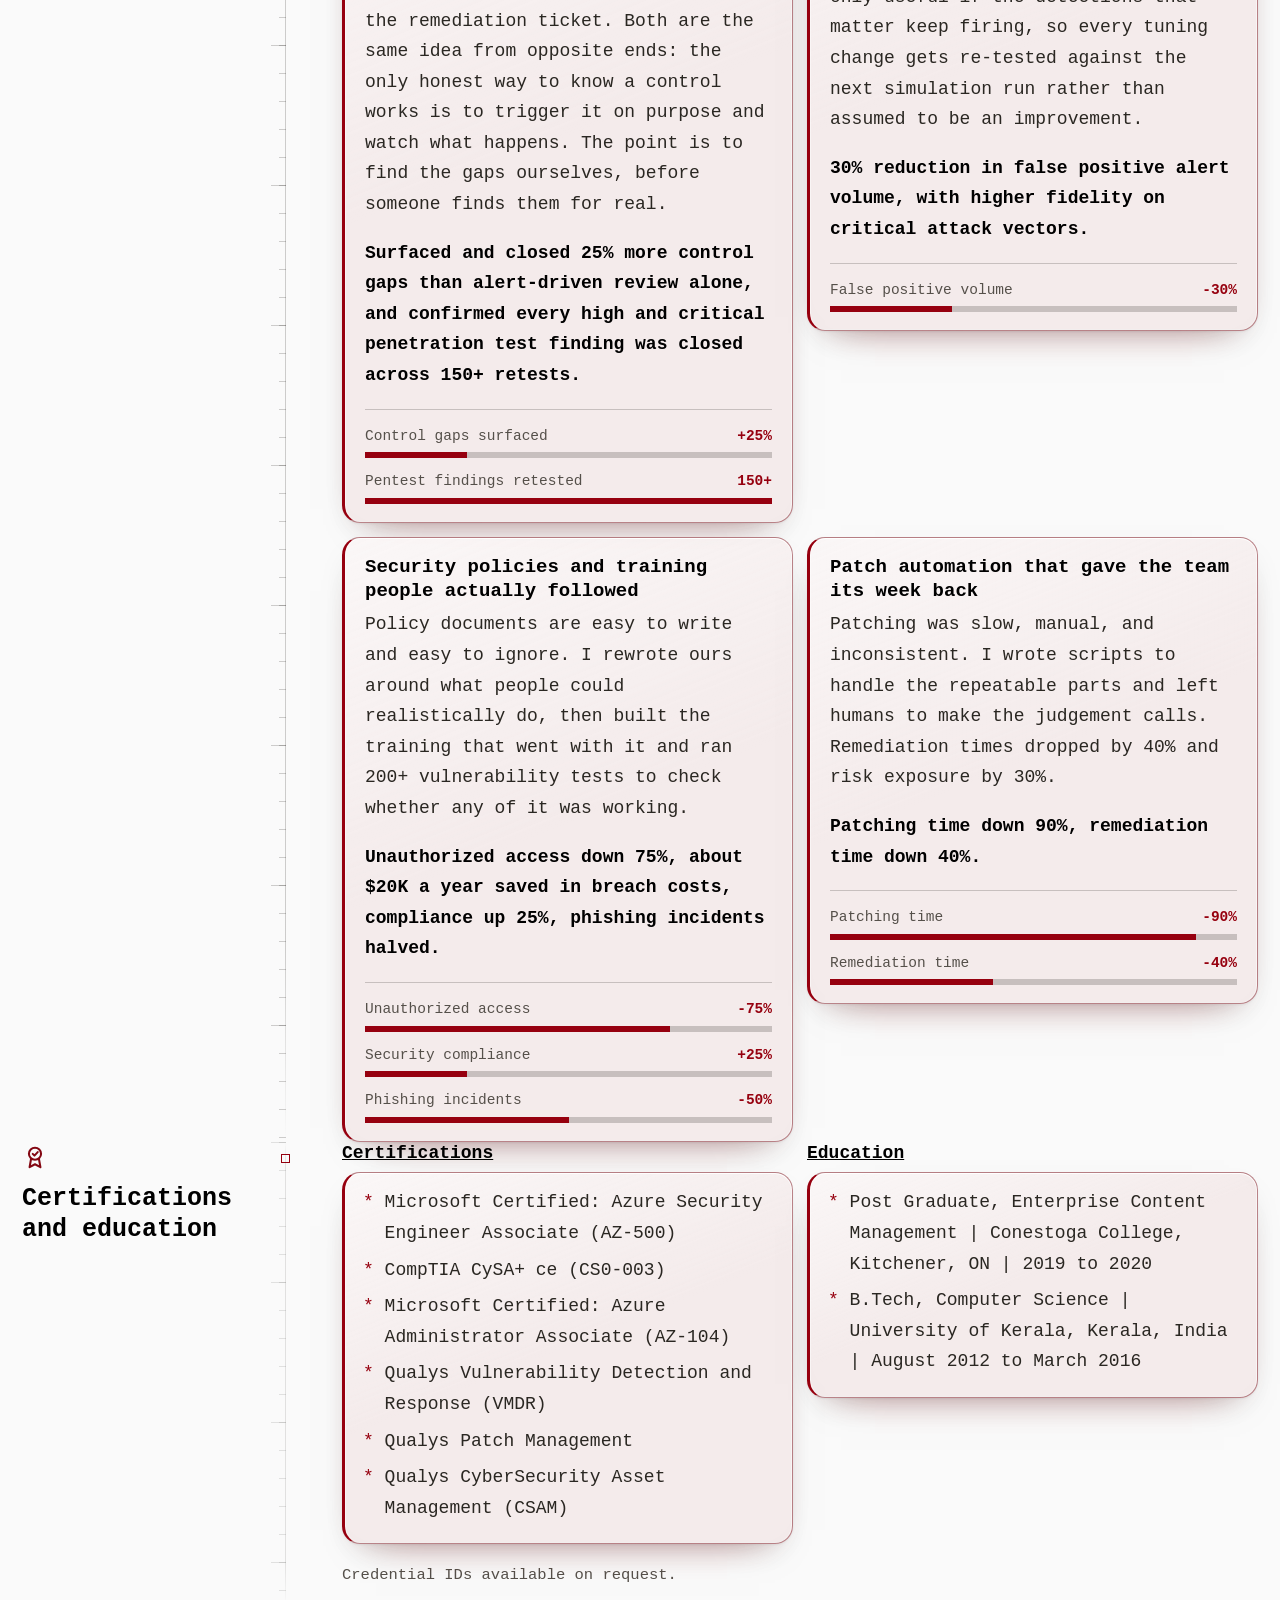
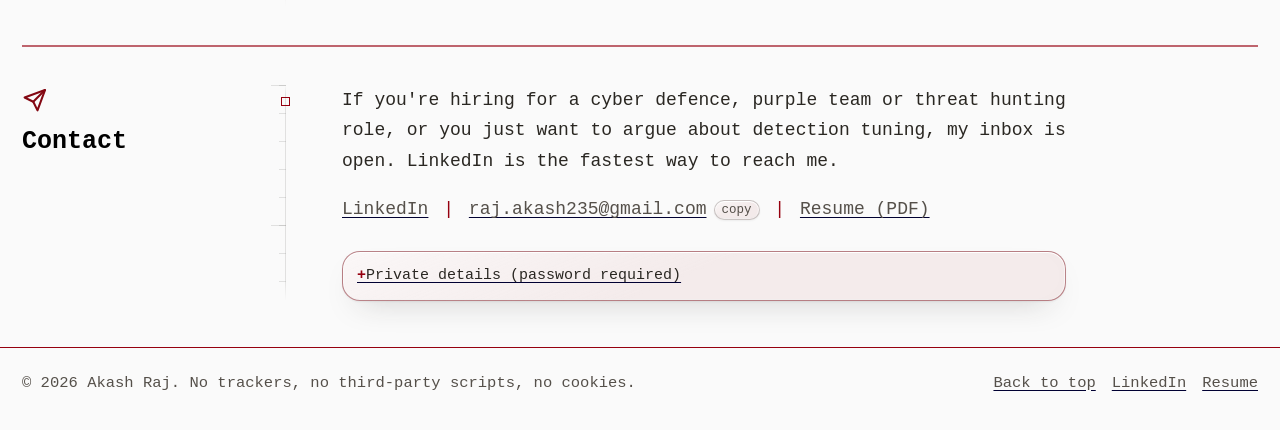
==== commit 1e103684: "Stop re-downloading the threat feeds on every refresh I went to implement the Auth-Key I offered las" ====
--- a/index.html
+++ b/index.html
@@ -28,7 +28,7 @@
 <meta name="twitter:image" content="https://akashraj.ca/og.png">
 
 <link rel="icon" href="data:image/svg+xml,%3Csvg xmlns='http://www.w3.org/2000/svg' viewBox='0 0 64 64'%3E%3Crect width='64' height='64' fill='%23171819'/%3E%3Ctext x='32' y='42' font-family='Courier New,monospace' font-size='26' font-weight='bold' fill='%23FA7575' text-anchor='middle'%3EAR%3C/text%3E%3C/svg%3E">
-<link rel="stylesheet" href="styles.css?v=28">
+<link rel="stylesheet" href="styles.css?v=29">
 
 <!-- Apply the saved colour theme before first paint so there is no flash. -->
 <script>
@@ -205,7 +205,7 @@
           </p>
 
           <p class="contact-line">
-            <a href="resume/Akash_Raj_Resume.pdf?v=28" download>Resume (PDF)</a>
+            <a href="resume/Akash_Raj_Resume.pdf?v=29" download>Resume (PDF)</a>
             <span class="sep">|</span>
             <a href="https://www.linkedin.com/in/akashraj235" target="_blank" rel="noopener me">LinkedIn</a>
             <span class="sep">|</span>
@@ -910,7 +910,7 @@
         <span class="sep">|</span>
         <a id="emailLinkFooter" href="#" data-user="raj.akash235" data-domain="gmail.com" rel="nofollow"><span class="email-label">Email me</span></a>
         <span class="sep">|</span>
-        <a href="resume/Akash_Raj_Resume.pdf?v=28" download>Resume (PDF)</a>
+        <a href="resume/Akash_Raj_Resume.pdf?v=29" download>Resume (PDF)</a>
       </p>
 
       <!-- Private details. The ciphertext below is AES-256-GCM; the password is
@@ -954,7 +954,7 @@
     <p class="footer-links">
       <a href="#top">Back to top</a>
       <a href="https://www.linkedin.com/in/akashraj235" target="_blank" rel="noopener me">LinkedIn</a>
-      <a href="resume/Akash_Raj_Resume.pdf?v=28" download>Resume</a>
+      <a href="resume/Akash_Raj_Resume.pdf?v=29" download>Resume</a>
     </p>
   </div>
 </footer>
@@ -962,10 +962,10 @@
 <!-- The rain runs site-wide now, but the portfolio gets a quieter setting than
      the essays: this page is dense with text, so it is tuned to read as texture
      rather than as something moving behind the paragraphs. See .rain-quiet. -->
-<script src="matrix.js?v=28" defer></script>
-<script src="vault.js?v=28" defer></script>
-<script src="main.js?v=28" defer></script>
-<script src="ui.js?v=28" defer></script>
-<script src="radar.js?v=28" defer></script>
+<script src="matrix.js?v=29" defer></script>
+<script src="vault.js?v=29" defer></script>
+<script src="main.js?v=29" defer></script>
+<script src="ui.js?v=29" defer></script>
+<script src="radar.js?v=29" defer></script>
 </body>
 </html>
